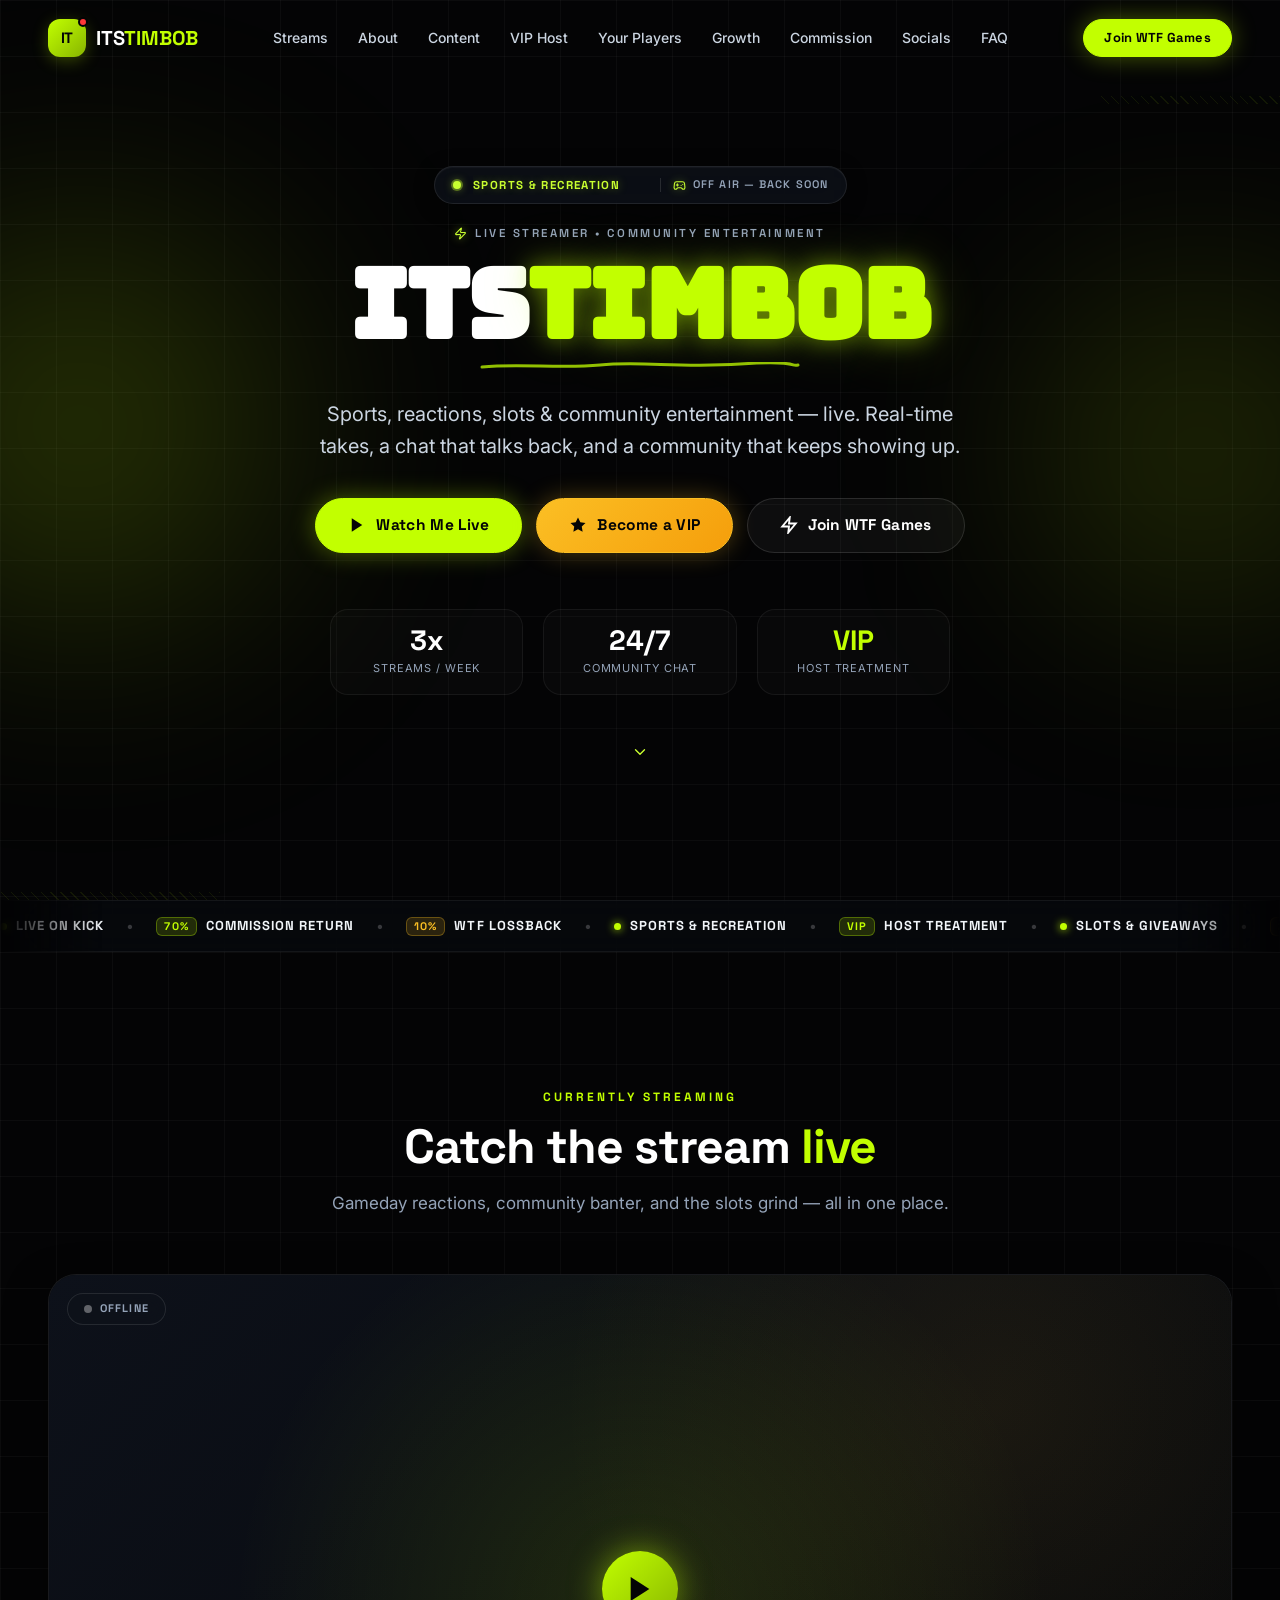
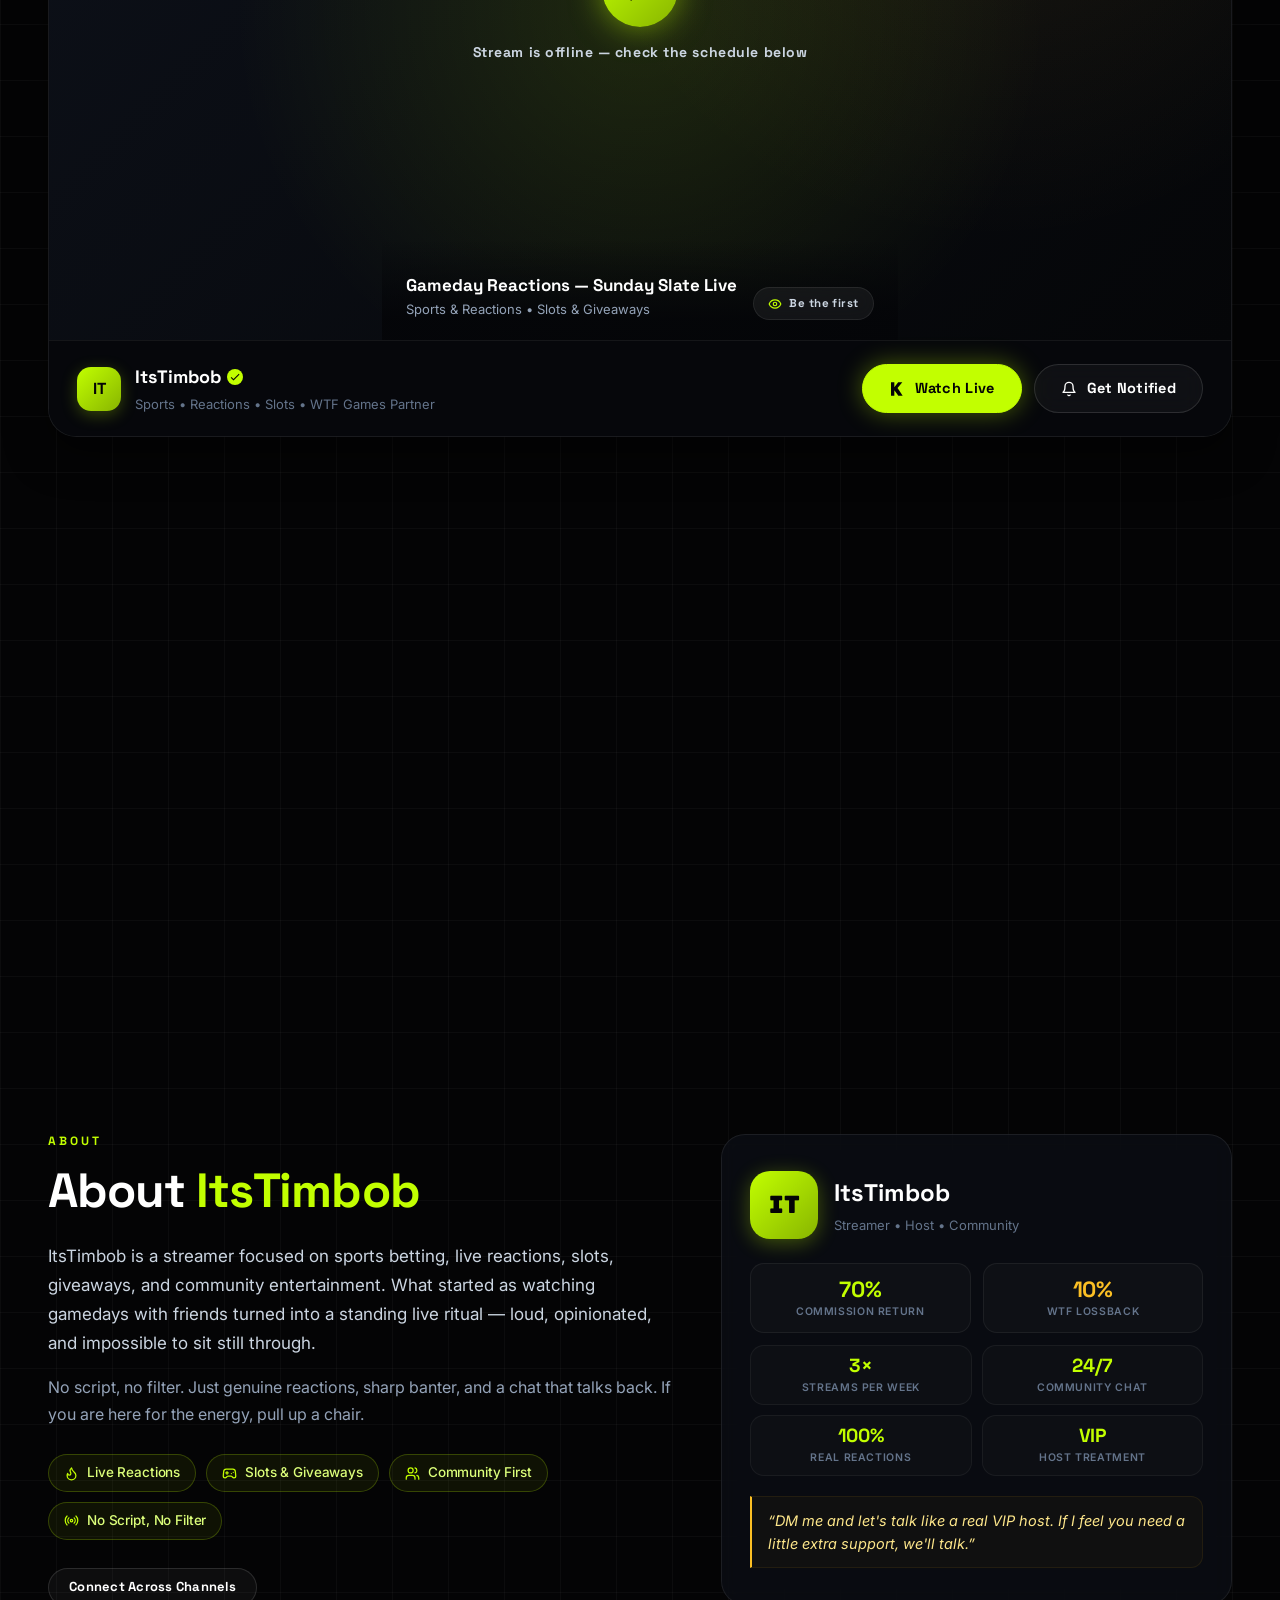
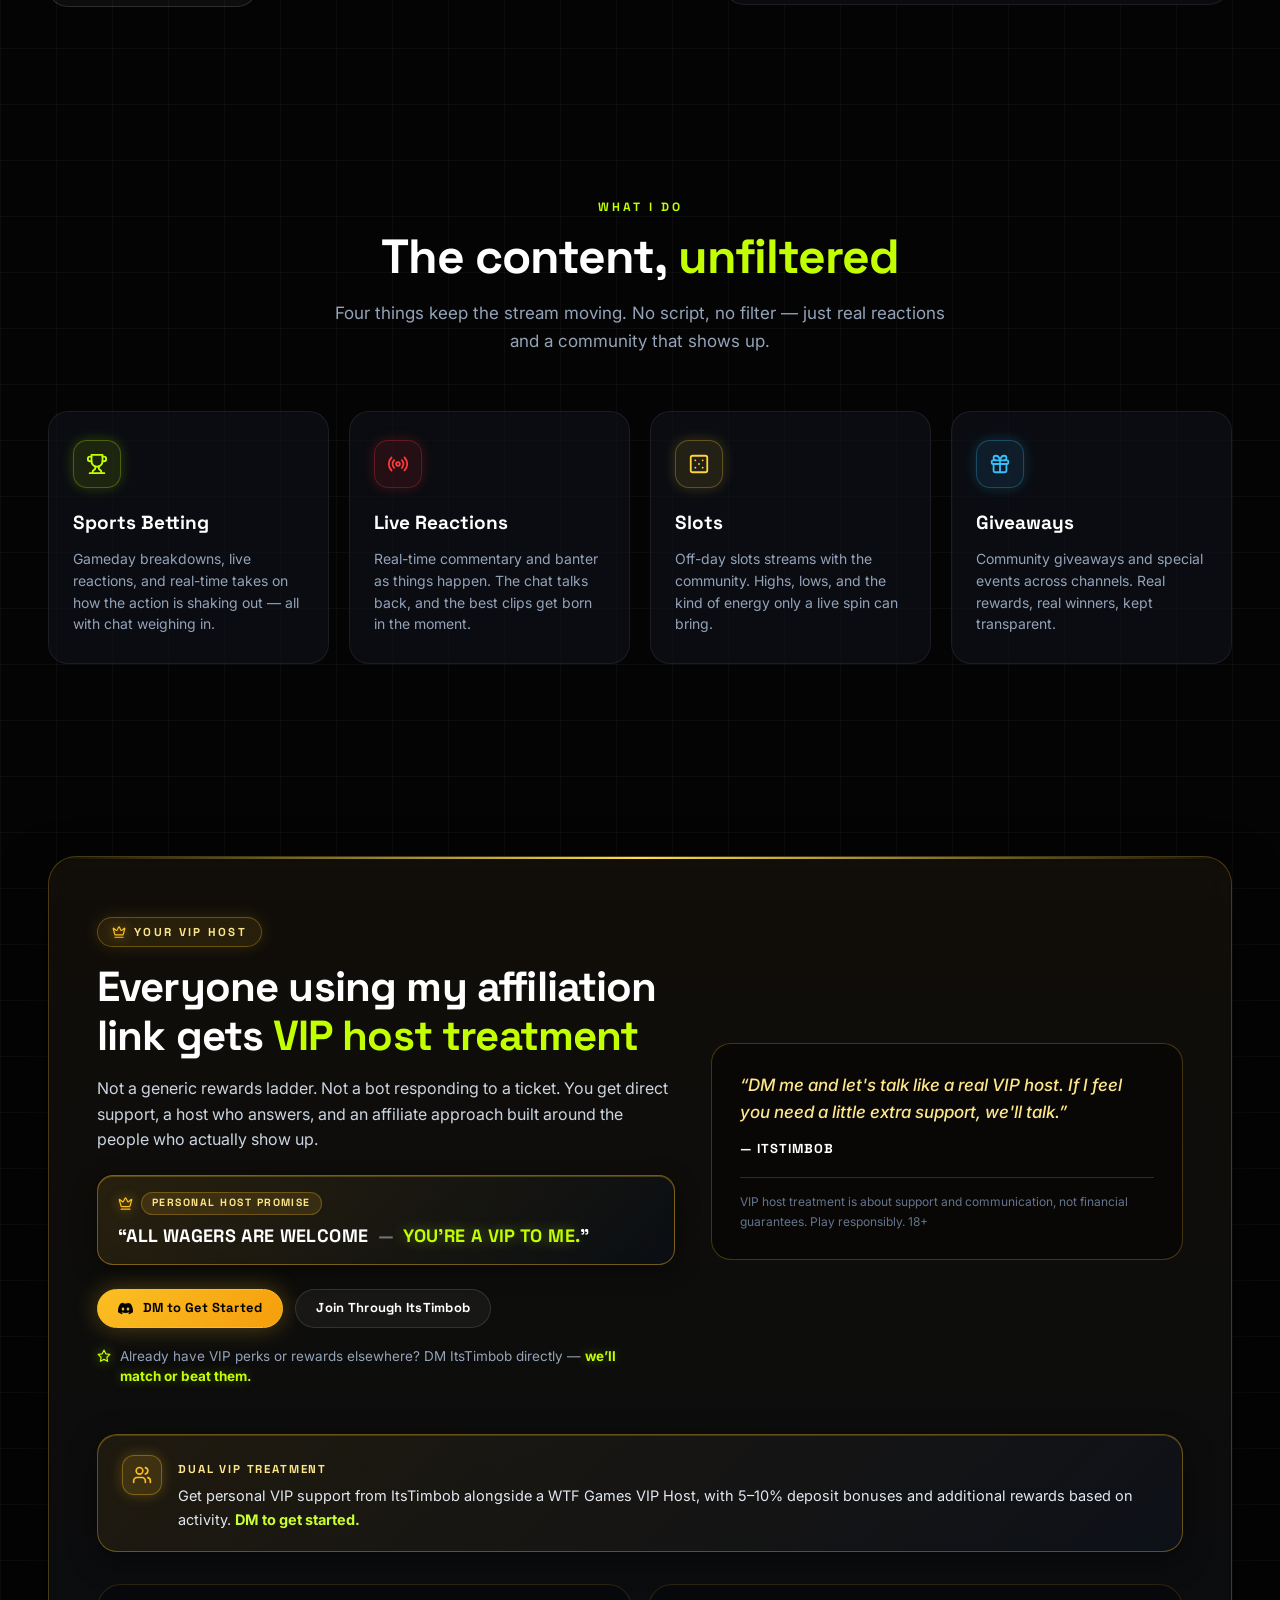
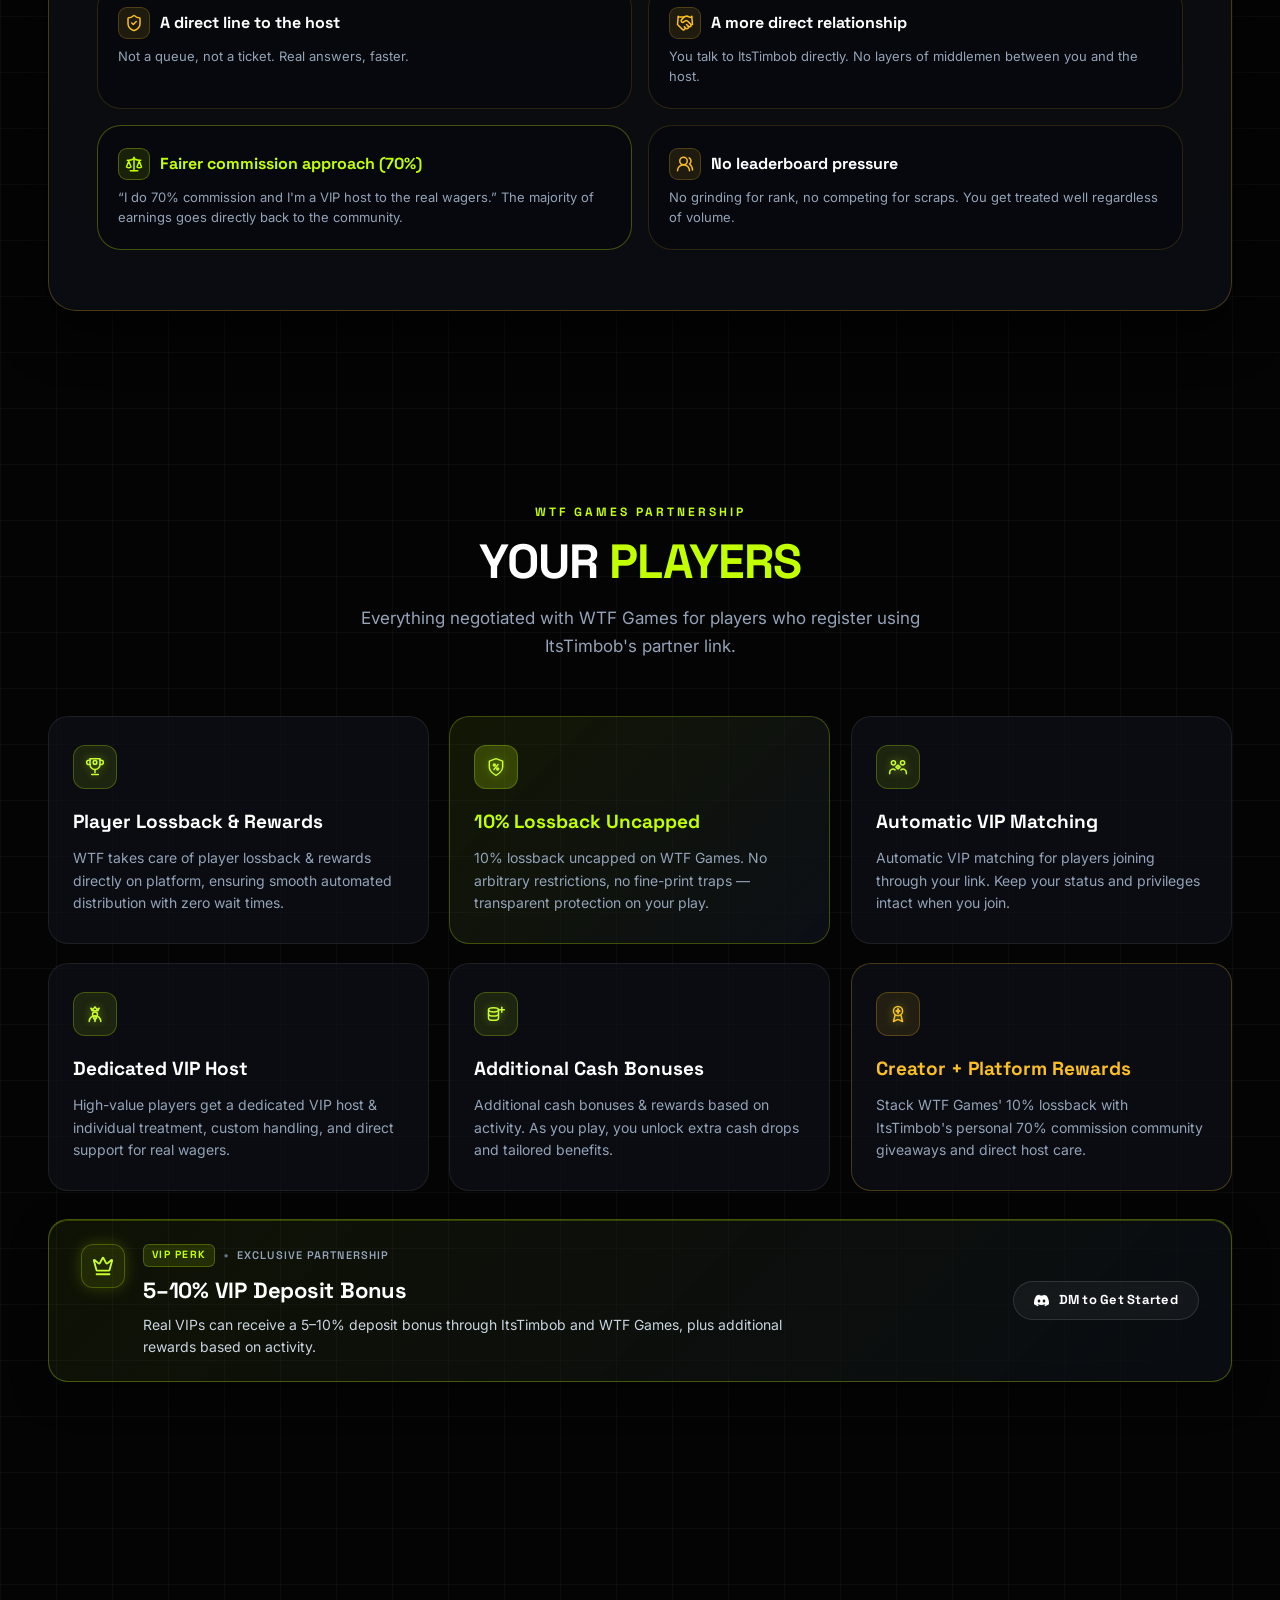
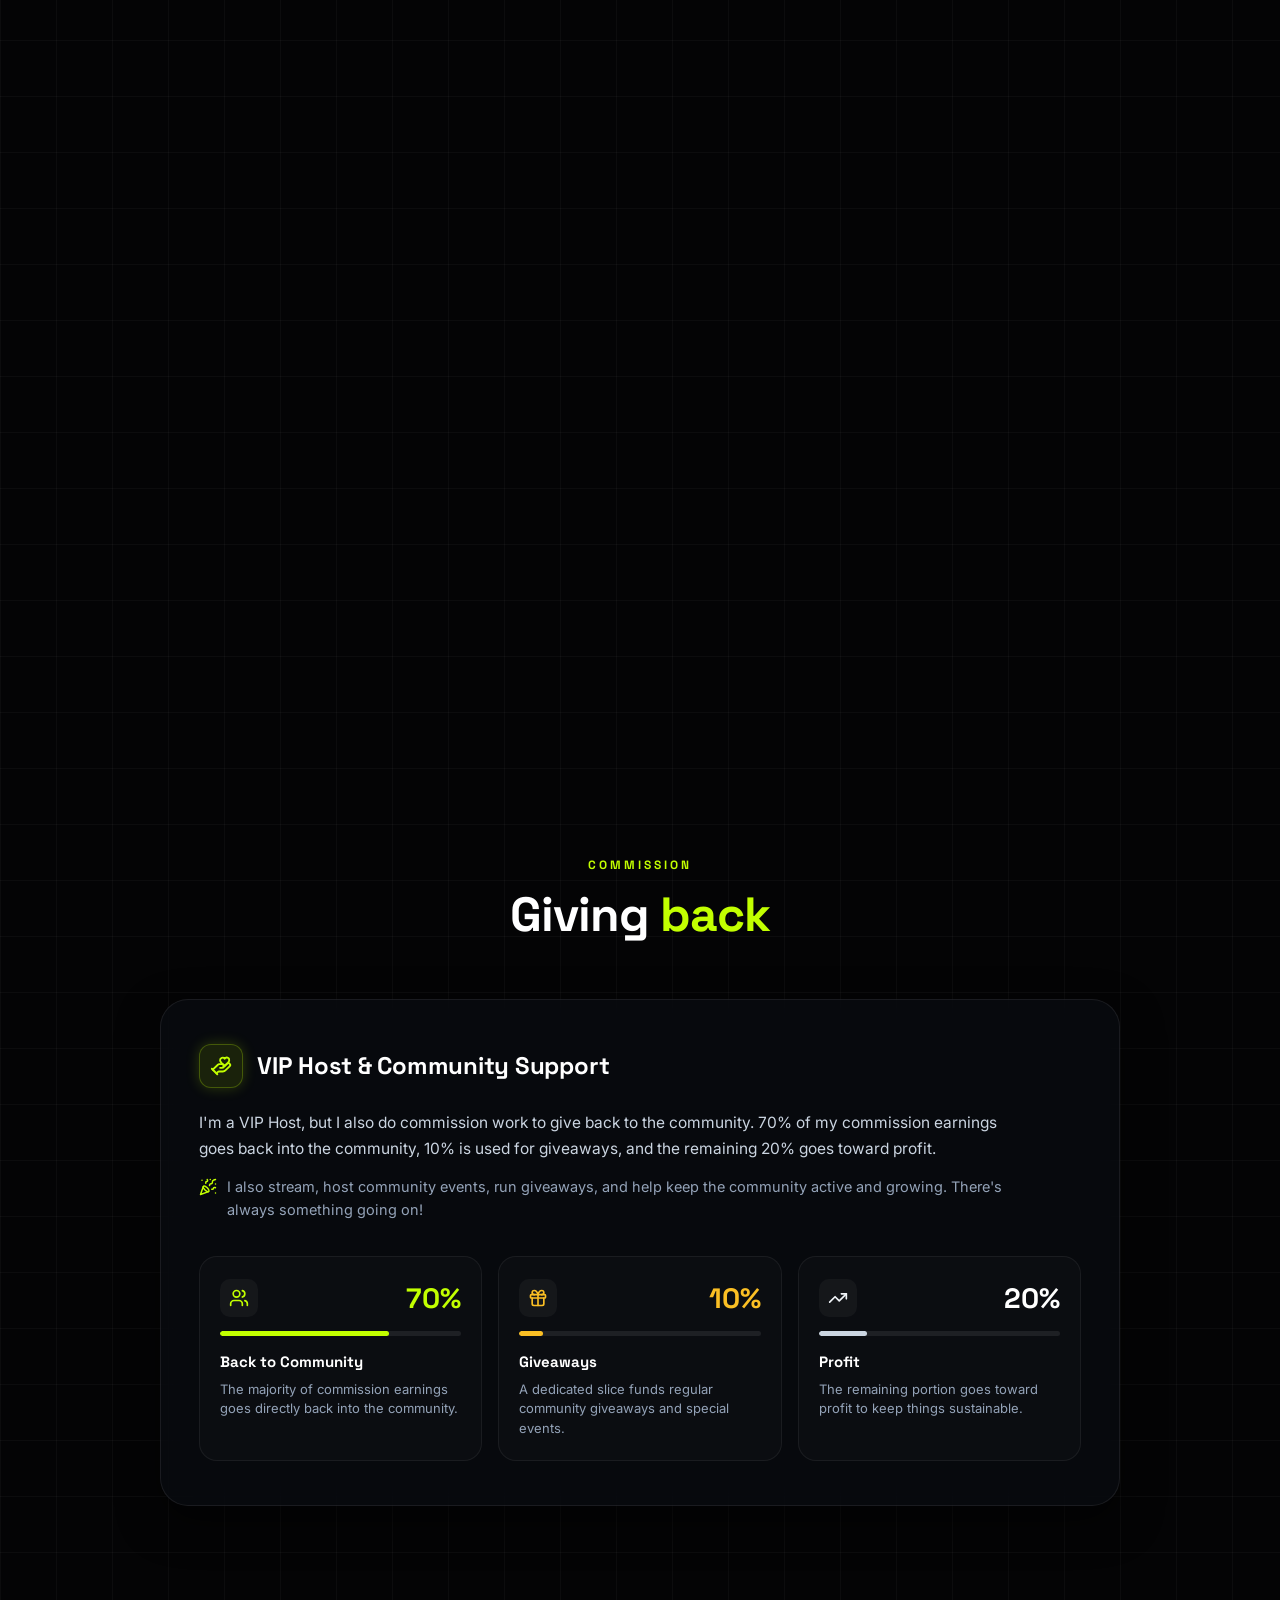
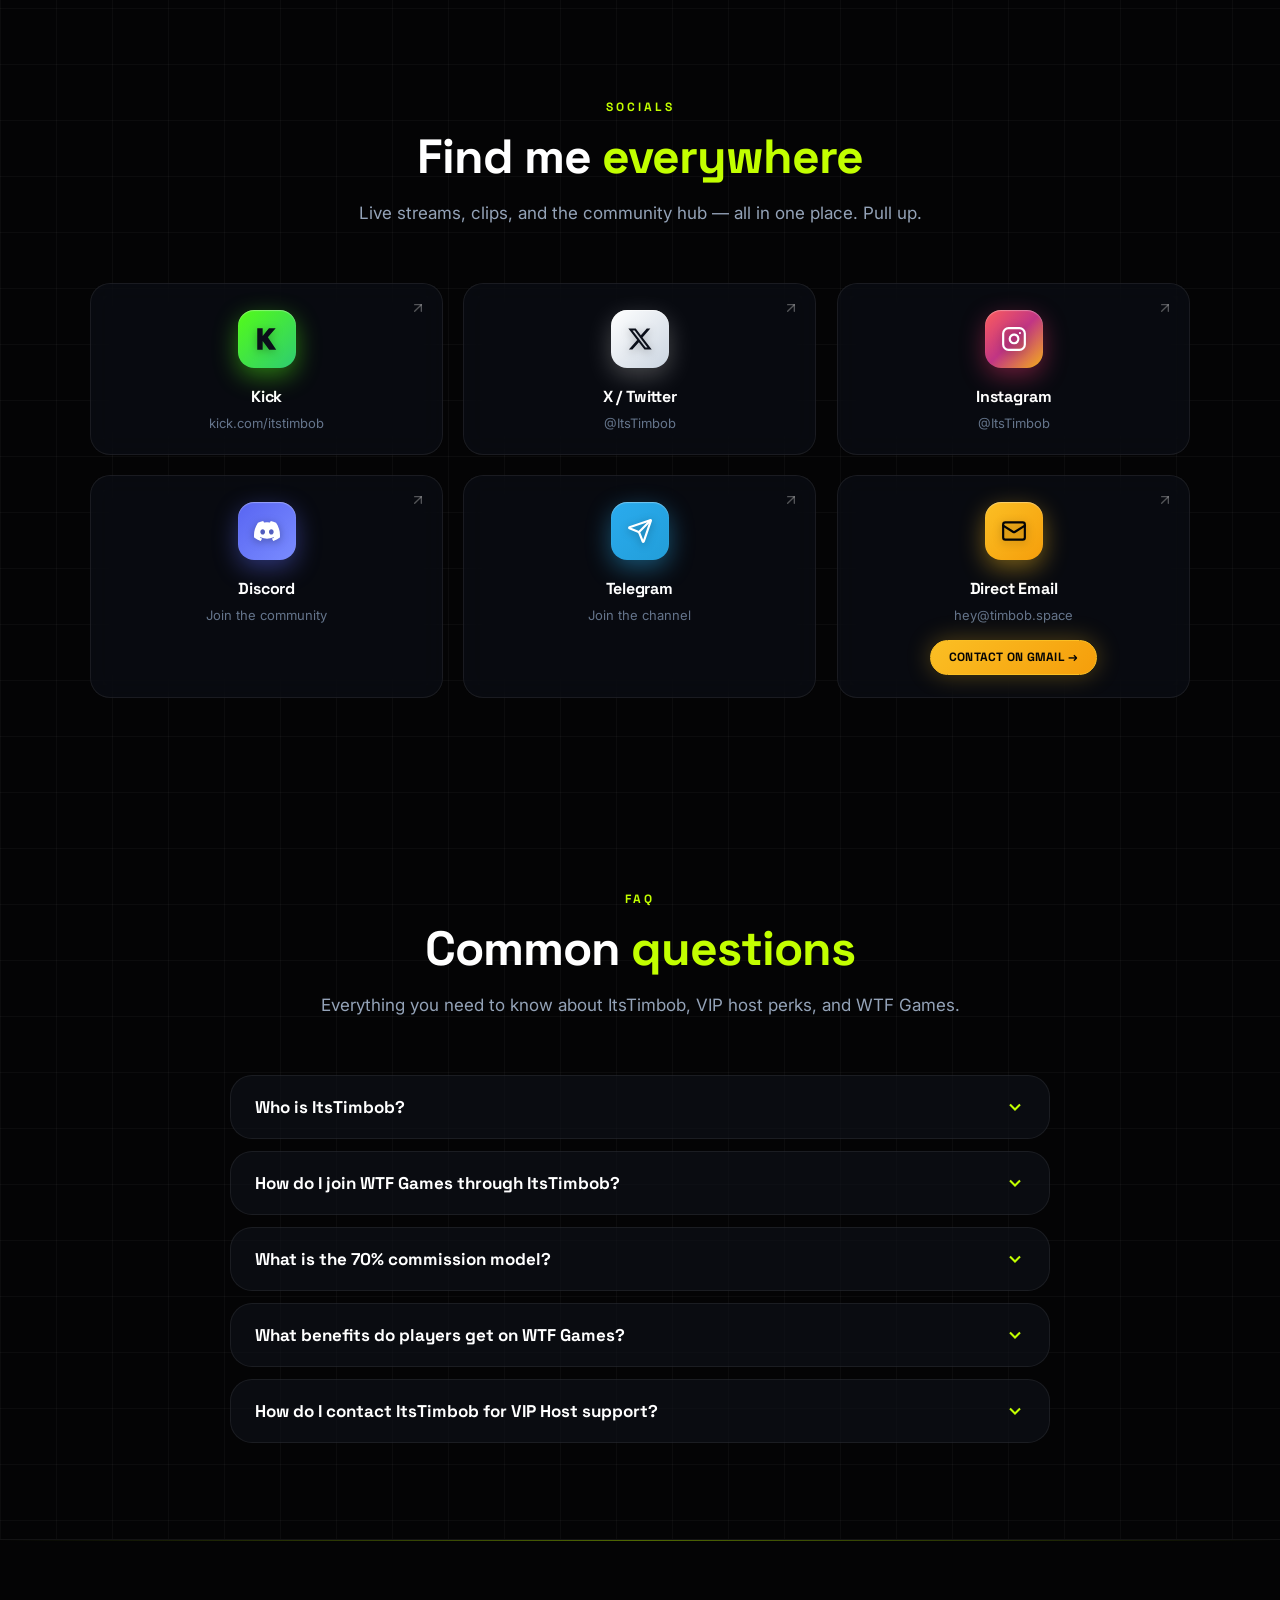
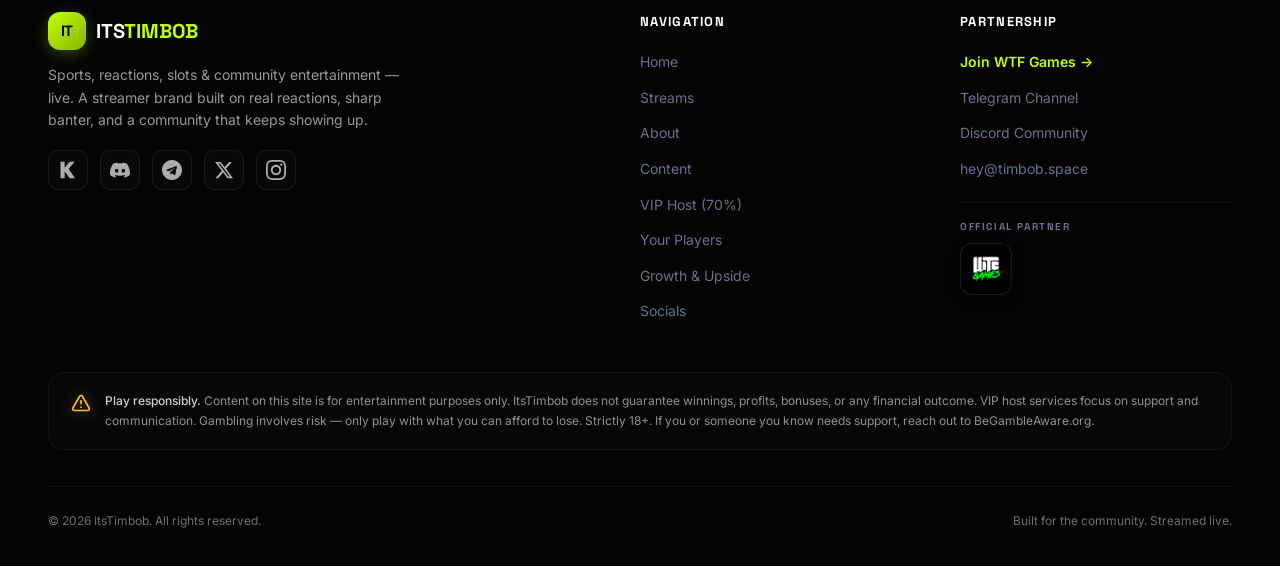
==== index.html @ 8312595e "Add files via upload" ====
<!DOCTYPE html>
<html lang="en">
<head>
  <meta charset="UTF-8">
  <meta name="viewport" content="width=device-width, initial-scale=1.0">
  <meta name="theme-color" content="#040405">
  <title>ItsTimbob — Live Reactions, Sports, Slots &amp; Community</title>
  <meta name="description" content="ItsTimbob — sports betting, live reactions, slots &amp; community entertainment. Streamed live. Everyone using my affiliation link gets VIP host treatment and 10% uncapped lossback on WTF Games.">
  <meta property="og:title" content="ItsTimbob — Live Streams &amp; VIP Host">
  <meta property="og:description" content="Sports, reactions, slots &amp; community entertainment — live. Everyone using my link gets VIP host treatment.">
  <meta property="og:type" content="website">
  <meta name="twitter:card" content="summary_large_image">
  <meta name="twitter:title" content="ItsTimbob — Live Streams &amp; VIP Host">
  <meta name="twitter:description" content="Sports, reactions, slots &amp; community entertainment — live.">

  <!-- Favicon & Mobile Touch Icons -->
  <link rel="icon" type="image/svg+xml" href="assets/favicon.svg">
  <link rel="icon" type="image/png" sizes="32x32" href="assets/favicon-32x32.png">
  <link rel="icon" type="image/png" sizes="16x16" href="assets/favicon-16x16.png">
  <link rel="apple-touch-icon" sizes="180x180" href="assets/apple-touch-icon.png">
  <link rel="manifest" href="assets/site.webmanifest">
  <link rel="shortcut icon" href="favicon.ico">

  <!-- Exact Google Fonts from Reference: Bungee, Inter, Space Grotesk -->
  <link rel="preconnect" href="https://fonts.googleapis.com">
  <link rel="preconnect" href="https://fonts.gstatic.com" crossorigin>
  <link href="https://fonts.googleapis.com/css2?family=Bungee&family=Inter:wght@400;500;600;700&family=Space+Grotesk:wght@500;600;700;800&display=swap" rel="stylesheet">

  <link rel="stylesheet" href="css/styles.css">
</head>
<body class="grid-bg">

  <!-- ==========================================================================
       HEADER NAVIGATION (With Animated Underline Interaction)
       ========================================================================== -->
  <header class="header">
    <div class="container header-inner">
      
      <!-- Brand Logo -->
      <a href="#home" class="logo" aria-label="ItsTimbob home">
        <span class="logo-badge">
          IT
          <span class="logo-live-dot animate-live-dot"></span>
        </span>
        <span class="logo-text">ITS<span class="volt">TIMBOB</span></span>
      </a>

      <!-- Desktop Navigation Menu with Smooth Animated Underlines -->
      <nav aria-label="Main Navigation">
        <ul class="nav-menu">
          <li><a href="#streams" class="nav-link">Streams<span class="nav-underline"></span></a></li>
          <li><a href="#about" class="nav-link">About<span class="nav-underline"></span></a></li>
          <li><a href="#what-i-do" class="nav-link">Content<span class="nav-underline"></span></a></li>
          <li><a href="#vip-host" class="nav-link">VIP Host<span class="nav-underline"></span></a></li>
          <li><a href="#your-players" class="nav-link">Your Players<span class="nav-underline"></span></a></li>
          <li><a href="#growth" class="nav-link">Growth<span class="nav-underline"></span></a></li>
          <li><a href="#commission" class="nav-link">Commission<span class="nav-underline"></span></a></li>
          <li><a href="#socials" class="nav-link">Socials<span class="nav-underline"></span></a></li>
          <li><a href="#faq" class="nav-link">FAQ<span class="nav-underline"></span></a></li>
        </ul>
      </nav>

      <!-- Nav Actions -->
      <div class="nav-actions">
        <a href="javascript:void(0)" data-config-link="wtf" class="btn btn-volt btn-sm">
          Join WTF Games
        </a>
        <button class="mobile-toggle" id="mobileToggle" aria-label="Toggle navigation menu" aria-expanded="false">
          <span></span>
          <span></span>
          <span></span>
        </button>
      </div>

    </div>
  </header>

  <!-- MOBILE NAVIGATION DRAWER -->
  <div class="mobile-drawer-backdrop" id="mobileBackdrop"></div>
  <aside class="mobile-drawer" id="mobileDrawer" aria-label="Mobile Navigation">
    <ul class="mobile-nav-list">
      <li><a href="#home" class="mobile-nav-link"><span>Home</span> <span>&rarr;</span></a></li>
      <li><a href="#streams" class="mobile-nav-link"><span>Streams</span> <span>&rarr;</span></a></li>
      <li><a href="#about" class="mobile-nav-link"><span>About</span> <span>&rarr;</span></a></li>
      <li><a href="#what-i-do" class="mobile-nav-link"><span>What I Do</span> <span>&rarr;</span></a></li>
      <li><a href="#vip-host" class="mobile-nav-link"><span>VIP Host (70%)</span> <span>&rarr;</span></a></li>
      <li><a href="#your-players" class="mobile-nav-link"><span>Your Players (WTF)</span> <span>&rarr;</span></a></li>
      <li><a href="#growth" class="mobile-nav-link"><span>Growth &amp; Upside</span> <span>&rarr;</span></a></li>
      <li><a href="#commission" class="mobile-nav-link"><span>Commission</span> <span>&rarr;</span></a></li>
      <li><a href="#socials" class="mobile-nav-link"><span>Socials</span> <span>&rarr;</span></a></li>
      <li><a href="#faq" class="mobile-nav-link"><span>FAQ</span> <span>&rarr;</span></a></li>
    </ul>

    <div class="mobile-drawer-footer">
      <a href="javascript:void(0)" data-config-link="wtf" class="btn btn-volt btn-lg" style="width: 100%; margin-bottom: 16px;">
        Join WTF Games
      </a>
      <div style="display: flex; justify-content: center; gap: 16px;">
        <a href="https://kick.com/itstimbob" data-config-link="kick" style="color: #53fc18;" aria-label="Kick">
          <svg width="22" height="22" viewBox="0 0 24 24" fill="currentColor"><path d="M3 2h5v7.2L13.8 2H20l-7.2 8.4L20.5 22H14l-6-8.2V22H3V2z"/></svg>
        </a>
        <a href="https://discord.gg/hKkG9NxuEg" data-config-link="discord" style="color: #5865f2;" aria-label="Discord">
          <svg width="22" height="22" viewBox="0 0 24 24" fill="currentColor"><path d="M20.317 4.37a19.791 19.791 0 0 0-4.885-1.515.074.074 0 0 0-.079.037c-.21.375-.444.864-.608 1.25a18.27 18.27 0 0 0-5.487 0 12.64 12.64 0 0 0-.617-1.25.077.077 0 0 0-.079-.037A19.736 19.736 0 0 0 3.677 4.37a.07.07 0 0 0-.032.027C.533 9.046-.32 13.58.099 18.057a.082.082 0 0 0 .031.057 19.9 19.9 0 0 0 5.993 3.03.078.078 0 0 0 .084-.028c.462-.63.874-1.295 1.226-1.994.021-.041.001-.09-.041-.106a13.107 13.107 0 0 1-1.872-.892.077.077 0 0 1-.008-.128 10.2 10.2 0 0 0 .372-.292.074.074 0 0 1 .077-.01c3.929 1.793 8.18 1.793 12.061 0a.074.074 0 0 1 .078.01c.12.098.246.198.373.292a.077.077 0 0 1-.006.127 12.299 12.299 0 0 1-1.873.894.077.077 0 0 0-.041.107c.36.698.772 1.362 1.225 1.993a.076.076 0 0 0 .084.028 19.839 19.839 0 0 0 6.002-3.03.077.077 0 0 0 .032-.054c.5-5.177-.838-9.674-3.549-13.66a.061.061 0 0 0-.031-.028zM8.02 15.33c-1.183 0-2.157-1.085-2.157-2.419 0-1.333.956-2.419 2.157-2.419 1.21 0 2.176 1.096 2.157 2.42 0 1.333-.956 2.418-2.157 2.418zm7.975 0c-1.183 0-2.157-1.085-2.157-2.419 0-1.333.955-2.419 2.157-2.419 1.21 0 2.176 1.096 2.157 2.42 0 1.333-.946 2.418-2.157 2.418z"/></svg>
        </a>
        <a href="https://t.me/+GjSgJUK0AUYxNmZh" data-config-link="telegram" style="color: #229ed9;" aria-label="Telegram">
          <svg width="22" height="22" viewBox="0 0 24 24" fill="currentColor"><path d="M12 0C5.373 0 0 5.373 0 12s5.373 12 12 12 12-5.373 12-12S18.627 0 12 0zm5.894 8.221l-1.97 9.28c-.145.658-.537.818-1.084.508l-3-2.21-1.446 1.394c-.16.16-.295.295-.605.295l.213-3.053 5.56-5.023c.242-.213-.054-.333-.373-.121l-6.871 4.326-2.962-.924c-.643-.204-.657-.643.136-.953l11.57-4.458c.537-.194 1.006.128.832.943z"/></svg>
        </a>
        <a href="https://x.com/ItsTimbob" data-config-link="x" style="color: #ffffff;" aria-label="X">
          <svg width="22" height="22" viewBox="0 0 24 24" fill="currentColor"><path d="M18.244 2.25h3.308l-7.227 8.26 8.502 11.24H16.17l-5.214-6.817L4.99 21.75H1.68l7.73-8.835L1.254 2.25H8.08l4.713 6.231zm-1.161 17.52h1.833L7.084 4.126H5.117z"/></svg>
        </a>
      </div>
    </div>
  </aside>

  <!-- ==========================================================================
       HERO SECTION (With 2. Animated Status Rotator)
       ========================================================================== -->
  <section class="section hero-section" id="home">
    <div class="hero-bg-blobs">
      <div class="hero-blob-1"></div>
      <div class="hero-blob-2"></div>
      <div class="hazard-stripes hero-hazard-bottom opacity-40"></div>
      <div class="hazard-stripes hero-hazard-top opacity-30"></div>
    </div>

    <div class="container hero-center">
      
      <!-- HERO TOP STATUS ROW (ORIGINAL ITSTIMBOB REFERENCE STRUCTURE) -->
      <div class="hero-status-pill reveal" id="heroStatusPill">
        <!-- Dot (Refined Neon Yellow/Gold #c9ff30) -->
        <span class="status-indicator-dot" id="statusDot"></span>

        <!-- LEFT SIDE: DYNAMIC STREAM STATUS (Smoothly cycles through 4 phrases) -->
        <div class="status-rotator-wrap" id="statusRotator">
          <div class="status-rotator-item active">I’M STREAMING</div>
          <div class="status-rotator-item">LIVE NOW</div>
          <div class="status-rotator-item">SPORTS &amp; RECREATION</div>
          <div class="status-rotator-item">SLOTS &amp; GIVEAWAYS</div>
        </div>

        <!-- Vertical Divider -->
        <span class="status-divider" id="statusDivider"></span>

        <!-- RIGHT SIDE: OFF-AIR STATUS (Gamepad icon + OFF AIR — BACK SOON) -->
        <div class="hero-status-offline" id="heroStatusOffline">
          <svg class="gamepad-icon-gold" width="13" height="13" viewBox="0 0 24 24" fill="none" stroke="currentColor" stroke-width="2" stroke-linecap="round" stroke-linejoin="round">
            <line x1="6" x2="10" y1="11" y2="11"></line>
            <line x1="8" x2="8" y1="9" y2="13"></line>
            <line x1="15" x2="15.01" y1="12" y2="12"></line>
            <line x1="18" x2="18.01" y1="10" y2="10"></line>
            <path d="M17.32 5H6.68a4 4 0 0 0-3.978 3.59c-.006.052-.01.101-.017.152C2.604 9.416 2 14.456 2 16a3 3 0 0 0 3 3c1 0 1.5-.5 2-1l1.414-1.414A2 2 0 0 1 9.828 16h4.344a2 2 0 0 1 1.414.586L17 18c.5.5 1 1 2 1a3 3 0 0 0 3-3c0-1.545-.604-6.584-.685-7.258-.007-.05-.011-.1-.017-.151A4 4 0 0 0 17.32 5z"></path>
          </svg>
          <span class="status-fixed-text">OFF AIR &mdash; BACK SOON</span>
        </div>
      </div>

      <!-- STREAMER BRAND DESCRIPTION (Clean, Crisp, Light with Subtle Zap Icon) -->
      <div class="hero-streamer-desc reveal delay-1">
        <svg class="hero-streamer-icon" width="13" height="13" viewBox="0 0 24 24" fill="none" stroke="currentColor" stroke-width="2" stroke-linecap="round" stroke-linejoin="round">
          <path d="M4 14a1 1 0 0 1-.78-1.63l9.9-10.2a.5.5 0 0 1 .86.46l-1.92 6.02A1 1 0 0 0 13 10h7a1 1 0 0 1 .78 1.63l-9.9 10.2a.5.5 0 0 1-.86-.46l1.92-6.02A1 1 0 0 0 11 14z"></path>
        </svg>
        <span>LIVE STREAMER &bull; COMMUNITY ENTERTAINMENT</span>
      </div>

      <!-- The Iconic Bungee Graffiti Headline -->
      <h1 class="hero-graffiti-title reveal delay-1">
        <span>ITS</span><span class="volt glow-brand-text">TIMBOB</span>
      </h1>

      <!-- The Hand-drawn squiggly neon underline -->
      <div class="hero-squiggly-wrap reveal delay-2">
        <svg viewBox="0 0 320 8" style="width: 100%; height: 8px;" preserveAspectRatio="none">
          <path d="M2 5 C 40 1, 80 7, 120 3 S 200 6, 260 2 S 310 5, 318 3" fill="none" stroke="#c2ff00" stroke-width="3" stroke-linecap="round" opacity="0.75"/>
        </svg>
      </div>

      <!-- Core Tagline / Subtitle -->
      <p class="hero-description reveal delay-2">
        Sports, reactions, slots &amp; community entertainment &mdash; live. Real-time takes, a chat that talks back, and a community that keeps showing up.
      </p>

      <!-- Action Buttons -->
      <div class="hero-actions reveal delay-3">
        <a href="#streams" class="btn btn-volt btn-lg">
          <svg width="18" height="18" viewBox="0 0 24 24" fill="currentColor"><polygon points="5 3 19 12 5 21 5 3"></polygon></svg>
          Watch Me Live
        </a>
        <a href="#vip-host" class="btn btn-gold btn-lg">
          <svg width="18" height="18" viewBox="0 0 24 24" fill="currentColor"><polygon points="12 2 15.09 8.26 22 9.27 17 14.14 18.18 21.02 12 17.77 5.82 21.02 7 14.14 2 9.27 8.91 8.26 12 2"></polygon></svg>
          Become a VIP
        </a>
        <a href="javascript:void(0)" data-config-link="wtf" class="btn btn-ghost btn-lg">
          <svg width="18" height="18" viewBox="0 0 24 24" fill="none" stroke="currentColor" stroke-width="2.5"><polygon points="13 2 3 14 12 14 11 22 21 10 12 10 13 2"></polygon></svg>
          Join WTF Games
        </a>
      </div>

      <!-- Reference 3-Pill Stat Bar -->
      <div class="hero-stats-row reveal delay-4">
        <div class="hero-stat-box">
          <div class="hero-stat-val">3x</div>
          <div class="hero-stat-lbl">Streams / week</div>
        </div>
        <div class="hero-stat-box">
          <div class="hero-stat-val">24/7</div>
          <div class="hero-stat-lbl">Community chat</div>
        </div>
        <div class="hero-stat-box">
          <div class="hero-stat-val" style="color: var(--brand-400);">VIP</div>
          <div class="hero-stat-lbl">Host treatment</div>
        </div>
      </div>

      <!-- Subtle Hero Downward Chevron (Scroll Indicator) -->
      <div class="hero-scroll-cue reveal delay-4">
        <a href="#streams" class="hero-scroll-link" aria-label="Scroll to next section">
          <svg class="hero-scroll-chevron" width="18" height="18" viewBox="0 0 24 24" fill="none" stroke="currentColor" stroke-width="1.8" stroke-linecap="round" stroke-linejoin="round">
            <polyline points="6 9 12 15 18 9"></polyline>
          </svg>
        </a>
      </div>

    </div>
  </section>

  <!-- ==========================================================================
       INFINITE STREAM MARQUEE TICKER (Inspired by Grace Daniyan Portfolio)
       ========================================================================== -->
  <div class="stream-marquee-wrap" aria-hidden="true">
    <div class="stream-marquee-track">
      <div class="stream-marquee-content">
        <span class="marquee-item"><span class="marquee-dot"></span>LIVE ON KICK</span>
        <span class="marquee-sep">&bull;</span>
        <span class="marquee-item"><span class="marquee-tag volt">70%</span>COMMISSION RETURN</span>
        <span class="marquee-sep">&bull;</span>
        <span class="marquee-item"><span class="marquee-tag gold">10%</span>WTF LOSSBACK</span>
        <span class="marquee-sep">&bull;</span>
        <span class="marquee-item"><span class="marquee-dot"></span>SPORTS &amp; RECREATION</span>
        <span class="marquee-sep">&bull;</span>
        <span class="marquee-item"><span class="marquee-tag volt">VIP</span>HOST TREATMENT</span>
        <span class="marquee-sep">&bull;</span>
        <span class="marquee-item"><span class="marquee-dot"></span>SLOTS &amp; GIVEAWAYS</span>
        <span class="marquee-sep">&bull;</span>
        <span class="marquee-item"><span class="marquee-tag gold">24/7</span>COMMUNITY CHAT</span>
        <span class="marquee-sep">&bull;</span>
      </div>
      <div class="stream-marquee-content" aria-hidden="true">
        <span class="marquee-item"><span class="marquee-dot"></span>LIVE ON KICK</span>
        <span class="marquee-sep">&bull;</span>
        <span class="marquee-item"><span class="marquee-tag volt">70%</span>COMMISSION RETURN</span>
        <span class="marquee-sep">&bull;</span>
        <span class="marquee-item"><span class="marquee-tag gold">10%</span>WTF LOSSBACK</span>
        <span class="marquee-sep">&bull;</span>
        <span class="marquee-item"><span class="marquee-dot"></span>SPORTS &amp; RECREATION</span>
        <span class="marquee-sep">&bull;</span>
        <span class="marquee-item"><span class="marquee-tag volt">VIP</span>HOST TREATMENT</span>
        <span class="marquee-sep">&bull;</span>
        <span class="marquee-item"><span class="marquee-dot"></span>SLOTS &amp; GIVEAWAYS</span>
        <span class="marquee-sep">&bull;</span>
        <span class="marquee-item"><span class="marquee-tag gold">24/7</span>COMMUNITY CHAT</span>
        <span class="marquee-sep">&bull;</span>
      </div>
    </div>
  </div>

  <!-- ==========================================================================
       STREAMS SECTION (Catch the stream live)
       ========================================================================== -->
  <section class="section" id="streams">
    <div class="container">
      
      <div class="section-header center reveal">
        <span class="section-eyebrow">Currently Streaming</span>
        <h2 class="section-title">Catch the stream <span>live</span></h2>
        <p class="section-subtitle">
          Gameday reactions, community banter, and the slots grind &mdash; all in one place.
        </p>
      </div>

      <!-- 1. STREAM PREVIEW CARD (Aspect Video, Status Badge, Categories, Be The First, Watch Live + Get Notified) -->
      <div class="stream-preview-card reveal delay-1">
        <div class="stream-embed-box">
          <div class="stream-bg-ambient"></div>

          <!-- STREAM TOP BAR: SINGLE STATUS BADGE -->
          <div class="stream-top-bar">
            <!-- KICK LIVE / OFFLINE STATUS BADGE -->
            <div class="stream-live-pill offline" id="streamStatusBadge">
              <span class="stream-status-dot offline" id="streamStatusDot"></span>
              <span id="streamStatusText">Offline</span>
            </div>
          </div>

          <!-- CENTER: PLAY / WATCH PROMPT -->
          <a href="https://kick.com/itstimbob" data-config-link="kick" class="stream-center-btn" aria-label="Watch live on Kick">
            <div class="stream-play-circle">
              <svg width="32" height="32" viewBox="0 0 24 24" fill="currentColor"><polygon points="5 3 19 12 5 21 5 3"></polygon></svg>
            </div>
            <span class="stream-center-prompt" id="streamCenterPrompt">
              Stream is offline &mdash; check the schedule below
            </span>
          </a>

          <!-- BOTTOM CARD OVERLAY: TITLE, CATEGORIES, BE THE FIRST -->
          <div class="stream-overlay-bottom">
            <div class="stream-overlay-meta">
              <h3 class="stream-overlay-title" id="streamOverlayTitle">Gameday Reactions &mdash; Sunday Slate Live</h3>
              <p class="stream-overlay-category" id="streamOverlayCategory">Sports &amp; Reactions &bull; Slots &amp; Giveaways</p>
            </div>
            <div class="stream-overlay-stats">
              <!-- BE THE FIRST CHIP (from original website) -->
              <span class="stream-stat-chip be-first-chip" id="streamViewerChip">
                <svg width="14" height="14" viewBox="0 0 24 24" fill="none" stroke="currentColor" stroke-width="2" stroke-linecap="round" stroke-linejoin="round" class="text-volt">
                  <path d="M2 12s3-7 10-7 10 7 10 7-3 7-10 7-10-7-10-7Z"/>
                  <circle cx="12" cy="12" r="3"/>
                </svg>
                <span id="streamViewerText">Be the first</span>
              </span>
            </div>
          </div>
        </div>

        <!-- 2. WATCH LIVE + GET NOTIFIED CTA BAR -->
        <div class="stream-bar-bottom">
          <div class="stream-channel-profile">
            <div class="stream-avatar-badge">IT</div>
            <div>
              <div class="stream-creator-name">
                ItsTimbob
                <span class="stream-verified-badge" title="Verified Creator">
                  <svg width="12" height="12" viewBox="0 0 24 24" fill="currentColor"><path d="M9 16.17L4.83 12l-1.42 1.41L9 19 21 7l-1.41-1.41z"/></svg>
                </span>
              </div>
              <p class="stream-creator-sub">Sports &bull; Reactions &bull; Slots &bull; WTF Games Partner</p>
            </div>
          </div>

          <!-- PROMINENT CTAs: WATCH LIVE + GET NOTIFIED -->
          <div class="stream-cta-buttons">
            <a href="https://kick.com/itstimbob" data-config-link="kick" class="btn btn-volt btn-md">
              <svg width="16" height="16" viewBox="0 0 24 24" fill="currentColor"><path d="M3 2h5v7.2L13.8 2H20l-7.2 8.4L20.5 22H14l-6-8.2V22H3V2z"/></svg>
              Watch Live
            </a>
            <a href="#socials" data-notify-btn class="btn btn-ghost btn-md">
              <svg width="16" height="16" viewBox="0 0 24 24" fill="none" stroke="currentColor" stroke-width="2" stroke-linecap="round" stroke-linejoin="round"><path d="M6 8a6 6 0 0 1 12 0c0 7 3 9 3 9H3s3-2 3-9"/><path d="M10.3 21a1.94 1.94 0 0 0 3.4 0"/></svg>
              Get Notified
            </a>
          </div>
        </div>
      </div>

      <!-- 3. BE THE FIRST CALLOUT BANNER -->
      <div class="be-first-banner reveal delay-2">
        <div class="be-first-icon">
          <svg width="22" height="22" viewBox="0 0 24 24" fill="none" stroke="currentColor" stroke-width="2" stroke-linecap="round" stroke-linejoin="round" class="text-volt">
            <polygon points="13 2 3 14 12 14 11 22 21 10 12 10 13 2"></polygon>
          </svg>
        </div>
        <div class="be-first-content">
          <h4 class="be-first-title">Be the first when ItsTimbob goes live</h4>
          <p class="be-first-desc">Follow on Kick, turn on channel notifications, and join the Discord community so you never miss a kickoff, buzzer-beater, or bonus round.</p>
        </div>
        <div class="be-first-action">
          <a href="https://discord.gg/hKkG9NxuEg" data-config-link="discord" class="btn btn-ghost btn-sm">
            <svg width="15" height="15" viewBox="0 0 24 24" fill="currentColor"><path d="M20.317 4.37a19.791 19.791 0 0 0-4.885-1.515.074.074 0 0 0-.079.037c-.21.375-.444.864-.608 1.25a18.27 18.27 0 0 0-5.487 0 12.64 12.64 0 0 0-.617-1.25.077.077 0 0 0-.079-.037A19.736 19.736 0 0 0 3.677 4.37a.07.07 0 0 0-.032.027C.533 9.046-.32 13.58.099 18.057a.082.082 0 0 0 .031.057 19.9 19.9 0 0 0 5.993 3.03.078.078 0 0 0 .084-.028c.462-.63.874-1.295 1.226-1.994.021-.041.001-.09-.041-.106a13.107 13.107 0 0 1-1.872-.892.077.077 0 0 1-.008-.128 10.2 10.2 0 0 0 .372-.292.074.074 0 0 1 .077-.01c3.929 1.793 8.18 1.793 12.061 0a.074.074 0 0 1 .078.01c.12.098.246.198.373.292a.077.077 0 0 1-.006.127 12.299 12.299 0 0 1-1.873.894.077.077 0 0 0-.041.107c.36.698.772 1.362 1.225 1.993a.076.076 0 0 0 .084.028 19.839 19.839 0 0 0 6.002-3.03.077.077 0 0 0 .032-.054c.5-5.177-.838-9.674-3.549-13.66a.061.061 0 0 0-.031-.028zM8.02 15.33c-1.183 0-2.157-1.085-2.157-2.419 0-1.333.956-2.419 2.157-2.419 1.21 0 2.176 1.096 2.157 2.42 0 1.333-.956 2.418-2.157 2.418zm7.975 0c-1.183 0-2.157-1.085-2.157-2.419 0-1.333.955-2.419 2.157-2.419 1.21 0 2.176 1.096 2.157 2.42 0 1.333-.946 2.418-2.157 2.418z"/></svg>
            Join Discord
          </a>
        </div>
      </div>

      <!-- 4. STREAM SCHEDULE (Tuesday, Thursday, Sunday — All times PST) -->
      <div class="stream-schedule-wrap reveal delay-3">
        <div class="schedule-header">
          <div class="schedule-title-group">
            <svg width="22" height="22" viewBox="0 0 24 24" fill="none" stroke="currentColor" stroke-width="2" stroke-linecap="round" stroke-linejoin="round" class="text-volt"><rect width="18" height="18" x="3" y="4" rx="2" ry="2"/><line x1="16" x2="16" y1="2" y2="6"/><line x1="8" x2="8" y1="2" y2="6"/><line x1="3" x2="21" y1="10" y2="10"/></svg>
            <h3 class="schedule-title">Stream Schedule</h3>
          </div>
          <span class="schedule-divider-line"></span>
          <span class="schedule-tz-badge">All times PST</span>
        </div>

        <!-- NEXT UPCOMING STREAM LIVE COUNTDOWN BANNER -->
        <div class="next-stream-banner" id="nextStreamBanner">
          <div class="next-stream-glow"></div>
          <div class="next-stream-content">
            <div class="next-stream-meta-col">
              <div class="next-stream-badge-row">
                <span class="next-stream-dot" id="nextStreamDot"></span>
                <span class="next-stream-badge" id="nextStreamBadge">NEXT STREAM</span>
                <span class="schedule-highlight-badge next-stream-featured" id="nextStreamFeatured">FEATURED</span>
              </div>
              <div class="next-stream-details">
                <div class="next-stream-title-row">
                  <span class="next-stream-day" id="nextStreamDay">Sunday</span>
                  <span class="next-stream-dash">&mdash;</span>
                  <span class="next-stream-time" id="nextStreamTime">12 PM PST</span>
                </div>
                <div class="next-stream-topic-row">
                  <span class="next-stream-topic" id="nextStreamTopic">Game Day</span>
                  <span class="next-stream-sep">&bull;</span>
                  <span class="next-stream-tz">All times PST</span>
                </div>
              </div>
            </div>

            <div class="next-stream-timer-col">
              <div class="next-stream-timer-header">
                <span class="next-stream-timer-label" id="nextStreamTimerLabel">STREAM STARTS IN</span>
              </div>
              <div class="next-stream-readout">
                <span class="next-stream-countdown" id="nextStreamCountdown">2D 08H 24M</span>
                <span class="next-stream-secs" id="nextStreamSecs">00S</span>
              </div>
            </div>
          </div>
        </div>

        <!-- Schedule Cards Grid (Tuesday, Thursday, Sunday — All times PST) -->
        <div class="schedule-grid">
          
          <!-- Tuesday -->
          <div class="schedule-card">
            <div class="schedule-card-icon">
              <svg width="20" height="20" viewBox="0 0 24 24" fill="none" stroke="currentColor" stroke-width="2" stroke-linecap="round" stroke-linejoin="round" class="text-volt"><polygon points="5 3 19 12 5 21 5 3"></polygon></svg>
            </div>
            <div class="schedule-card-body">
              <span class="schedule-card-day">Tuesday</span>
              <p class="schedule-card-time">3:00 PM PST</p>
              <p class="schedule-card-label">Recreation &amp; Takes</p>
            </div>
          </div>

          <!-- Thursday -->
          <div class="schedule-card">
            <div class="schedule-card-icon">
              <svg width="20" height="20" viewBox="0 0 24 24" fill="none" stroke="currentColor" stroke-width="2" stroke-linecap="round" stroke-linejoin="round" class="text-volt"><circle cx="12" cy="12" r="10"/><path d="m4.93 4.93 4.24 4.24"/><path d="m14.83 9.17 4.24-4.24"/><path d="m14.83 14.83 4.24 4.24"/><path d="m9.17 14.83-4.24 4.24"/></svg>
            </div>
            <div class="schedule-card-body">
              <span class="schedule-card-day">Thursday</span>
              <p class="schedule-card-time">3:00 PM PST</p>
              <p class="schedule-card-label">Slots &amp; Nights</p>
            </div>
          </div>

          <!-- Sunday (Featured Highlight) -->
          <div class="schedule-card highlight">
            <div class="schedule-card-highlight-bar"></div>
            <div class="schedule-card-icon highlight">
              <svg width="20" height="20" viewBox="0 0 24 24" fill="none" stroke="currentColor" stroke-width="2" stroke-linecap="round" stroke-linejoin="round" class="text-volt"><polygon points="12 2 15.09 8.26 22 9.27 17 14.14 18.18 21.02 12 17.77 5.82 21.02 7 14.14 2 9.27 8.91 8.26 12 2"></polygon></svg>
            </div>
            <div class="schedule-card-body">
              <div style="display: flex; align-items: center; gap: 8px;">
                <span class="schedule-card-day">Sunday</span>
                <span class="schedule-highlight-badge">FEATURED</span>
              </div>
              <p class="schedule-card-time">12:00 PM PST</p>
              <p class="schedule-card-label">Game Day</p>
            </div>
          </div>

        </div>

        <!-- 5. BONUS / REWARD INFORMATION BANNER (Directly under schedule, clearly marked placeholder) -->
        <!-- EDITABLE BONUS / REWARD PLACEHOLDER: Update text in config.js (SITE_CONFIG.bonusReward) or directly below -->
        <div class="bonus-reward-banner reveal delay-4">
          <div class="bonus-reward-icon">
            <svg width="24" height="24" viewBox="0 0 24 24" fill="none" stroke="currentColor" stroke-width="2" stroke-linecap="round" stroke-linejoin="round" class="text-gold"><polyline points="20 12 20 22 4 22 4 12"/><rect width="20" height="5" x="2" y="7"/><line x1="12" x2="12" y1="22" y2="7"/><path d="M12 7H7.5a2.5 2.5 0 0 1 0-5C11 2 12 7 12 7z"/><path d="M12 7h4.5a2.5 2.5 0 0 0 0-5C13 2 12 7 12 7z"/></svg>
          </div>
          <div class="bonus-reward-body">
            <div class="bonus-badge-row">
              <span class="bonus-reward-badge" data-config-text="bonusBadge">COMMUNITY BONUS</span>
              <span class="bonus-reward-tag">WTF Games Partner</span>
            </div>
            <h4 class="bonus-reward-title" data-config-text="bonusTitle">Surprise Streams &amp; Community Rewards</h4>
            <p class="bonus-reward-desc" data-config-text="bonusDesc">
              Surprise streams for big games announced in Discord. Exclusive WTF Games player bonuses, VIP lossback matching, and giveaway entries active during live broadcasts.
            </p>
          </div>
          <div class="bonus-reward-cta">
            <a href="https://discord.gg/hKkG9NxuEg" data-config-link="discord" class="btn btn-gold btn-sm">
              Claim on Discord
            </a>
          </div>
        </div>

      </div>

    </div>
  </section>

  <!-- ==========================================================================
       ABOUT SECTION (About ItsTimbob)
       ========================================================================== -->
  <section class="section" id="about">
    <div class="container">
      <div class="about-split">
        
        <!-- Left: Authentic Narrative -->
        <div class="reveal">
          <span class="section-eyebrow">About</span>
          <h2 class="section-title">About <span>ItsTimbob</span></h2>
          <p style="font-size: 17px; line-height: 1.7; color: var(--text-ink-200); margin-top: 24px;">
            ItsTimbob is a streamer focused on sports betting, live reactions, slots, giveaways, and community entertainment. What started as watching gamedays with friends turned into a standing live ritual &mdash; loud, opinionated, and impossible to sit still through.
          </p>
          <p style="font-size: 16px; line-height: 1.7; color: var(--text-ink-300); margin-top: 16px;">
            No script, no filter. Just genuine reactions, sharp banter, and a chat that talks back. If you are here for the energy, pull up a chair.
          </p>

          <!-- Feature Pills / Tags (Original ItsTimbob Feature Badges) -->
          <div class="about-feature-pills">
            <span class="about-pill">
              <svg class="about-pill-icon" width="15" height="15" viewBox="0 0 24 24" fill="none" stroke="currentColor" stroke-width="2" stroke-linecap="round" stroke-linejoin="round">
                <path d="M8.5 14.5A2.5 2.5 0 0 0 11 12c0-1.38-.5-2-1-3-1.072-2.143-.224-4.054 2-6 .5 2.5 2 4.9 4 6.5 2 1.6 3 3.5 3 5.5a7 7 0 1 1-14 0c0-1.153.433-2.294 1-3a2.5 2.5 0 0 0 2.5 2.5z"/>
              </svg>
              Live Reactions
            </span>
            <span class="about-pill">
              <svg class="about-pill-icon" width="15" height="15" viewBox="0 0 24 24" fill="none" stroke="currentColor" stroke-width="2" stroke-linecap="round" stroke-linejoin="round">
                <line x1="6" x2="10" y1="11" y2="11"/>
                <line x1="8" x2="8" y1="9" y2="13"/>
                <line x1="15" x2="15.01" y1="12" y2="12"/>
                <line x1="18" x2="18.01" y1="10" y2="10"/>
                <path d="M17.32 5H6.68a4 4 0 0 0-3.978 3.59c-.006.052-.01.101-.017.152C2.604 9.416 2 14.456 2 16a3 3 0 0 0 3 3c1 0 1.5-.5 2-1l1.414-1.414A2 2 0 0 1 9.828 16h4.344a2 2 0 0 1 1.414.586L17 18c.5.5 1 1 2 1a3 3 0 0 0 3-3c0-1.545-.604-6.584-.685-7.258-.007-.05-.011-.1-.017-.151A4 4 0 0 0 17.32 5z"/>
              </svg>
              Slots &amp; Giveaways
            </span>
            <span class="about-pill">
              <svg class="about-pill-icon" width="15" height="15" viewBox="0 0 24 24" fill="none" stroke="currentColor" stroke-width="2" stroke-linecap="round" stroke-linejoin="round">
                <path d="M16 21v-2a4 4 0 0 0-4-4H6a4 4 0 0 0-4 4v2"/>
                <circle cx="9" cy="7" r="4"/>
                <path d="M22 21v-2a4 4 0 0 0-3-3.87"/>
                <path d="M16 3.13a4 4 0 0 1 0 7.75"/>
              </svg>
              Community First
            </span>
            <span class="about-pill">
              <svg class="about-pill-icon" width="15" height="15" viewBox="0 0 24 24" fill="none" stroke="currentColor" stroke-width="2" stroke-linecap="round" stroke-linejoin="round">
                <path d="M4.9 19.1C1 15.2 1 8.8 4.9 4.9"/>
                <path d="M7.8 16.2c-2.3-2.3-2.3-6.1 0-8.5"/>
                <circle cx="12" cy="12" r="2"/>
                <path d="M16.2 7.8c2.3 2.3 2.3 6.1 0 8.5"/>
                <path d="M19.1 4.9C23 8.8 23 15.1 19.1 19"/>
              </svg>
              No Script, No Filter
            </span>
          </div>

          <div style="margin-top: 28px;">
            <a href="#socials" class="btn btn-ghost btn-sm">
              Connect Across Channels
            </a>
          </div>
        </div>

        <!-- Right: Creator Identity Card -->
        <div class="creator-card reveal delay-2">
          <div class="creator-card-header">
            <div class="creator-avatar">IT</div>
            <div class="creator-meta">
              <h3>ItsTimbob</h3>
              <p>Streamer &bull; Host &bull; Community</p>
            </div>
          </div>

          <!-- Existing Primary Stats: 70% Commission Return & 10% WTF Lossback (Preserved) -->
          <div class="creator-primary-stats">
            <div class="creator-stat-card primary">
              <div class="creator-stat-value brand">70%</div>
              <div class="creator-stat-label">Commission Return</div>
            </div>
            <div class="creator-stat-card primary">
              <div class="creator-stat-value gold">10%</div>
              <div class="creator-stat-label">WTF Lossback</div>
            </div>
          </div>

          <!-- 4 Missing Original Feature / Stat Cards (Compact & Refined) -->
          <div class="creator-stats-grid">
            <div class="creator-stat-card compact">
              <div class="creator-stat-value">3&times;</div>
              <div class="creator-stat-label">Streams Per Week</div>
            </div>
            <div class="creator-stat-card compact">
              <div class="creator-stat-value">24/7</div>
              <div class="creator-stat-label">Community Chat</div>
            </div>
            <div class="creator-stat-card compact">
              <div class="creator-stat-value">100%</div>
              <div class="creator-stat-label">Real Reactions</div>
            </div>
            <div class="creator-stat-card compact">
              <div class="creator-stat-value">VIP</div>
              <div class="creator-stat-label">Host Treatment</div>
            </div>
          </div>

          <!-- Existing VIP Host Quote (Preserved) -->
          <blockquote class="creator-vip-quote">
            “DM me and let's talk like a real VIP host. If I feel you need a little extra support, we'll talk.”
          </blockquote>
        </div>

      </div>
    </div>
  </section>

  <!-- ==========================================================================
       WHAT I DO SECTION (The Content, Unfiltered - 4 Cards)
       ========================================================================== -->
  <section class="section" id="what-i-do">
    <div class="container">
      
      <div class="section-header center reveal">
        <span class="section-eyebrow">What I Do</span>
        <h2 class="section-title">The content, <span>unfiltered</span></h2>
        <p class="section-subtitle">
          Four things keep the stream moving. No script, no filter &mdash; just real reactions and a community that shows up.
        </p>
      </div>

      <div class="content-grid-4">
        
        <!-- Card 1: Sports Betting (Trophy Icon - Neon Green) -->
        <div class="content-pillar-card accent-green reveal delay-1">
          <div class="content-pillar-icon neon-green">
            <svg width="22" height="22" viewBox="0 0 24 24" fill="none" stroke="currentColor" stroke-width="2" stroke-linecap="round" stroke-linejoin="round">
              <path d="M6 9H4.5a2.5 2.5 0 0 1 0-5H6"></path>
              <path d="M18 9h1.5a2.5 2.5 0 0 0 0-5H18"></path>
              <path d="M4 22h16"></path>
              <path d="M10 14.66V17c0 .55-.47.98-.97 1.21C7.85 18.75 7 20.24 7 22"></path>
              <path d="M14 14.66V17c0 .55.47.98.97 1.21C16.15 18.75 17 20.24 17 22"></path>
              <path d="M18 2H6v7a6 6 0 0 0 12 0V2Z"></path>
            </svg>
          </div>
          <h4>Sports Betting</h4>
          <p>Gameday breakdowns, live reactions, and real-time takes on how the action is shaking out &mdash; all with chat weighing in.</p>
        </div>

        <!-- Card 2: Live Reactions (Live Broadcast / Radio Wave Icon - Neon Red) -->
        <div class="content-pillar-card accent-red reveal delay-2">
          <div class="content-pillar-icon neon-red">
            <svg width="22" height="22" viewBox="0 0 24 24" fill="none" stroke="currentColor" stroke-width="2" stroke-linecap="round" stroke-linejoin="round">
              <path d="M4.9 19.1C1 15.2 1 8.8 4.9 4.9"></path>
              <path d="M7.8 16.2c-2.3-2.3-2.3-6.1 0-8.5"></path>
              <circle cx="12" cy="12" r="2"></circle>
              <path d="M16.2 7.8c2.3 2.3 2.3 6.1 0 8.5"></path>
              <path d="M19.1 4.9C23 8.8 23 15.1 19.1 19"></path>
            </svg>
          </div>
          <h4>Live Reactions</h4>
          <p>Real-time commentary and banter as things happen. The chat talks back, and the best clips get born in the moment.</p>
        </div>

        <!-- Card 3: Slots (Casino / Dice Icon - Neon Yellow) -->
        <div class="content-pillar-card accent-yellow reveal delay-3">
          <div class="content-pillar-icon neon-yellow">
            <svg width="22" height="22" viewBox="0 0 24 24" fill="none" stroke="currentColor" stroke-width="2" stroke-linecap="round" stroke-linejoin="round">
              <rect width="18" height="18" x="3" y="3" rx="2" ry="2"></rect>
              <path d="M16 8h.01"></path>
              <path d="M8 8h.01"></path>
              <path d="M8 16h.01"></path>
              <path d="M16 16h.01"></path>
              <path d="M12 12h.01"></path>
            </svg>
          </div>
          <h4>Slots</h4>
          <p>Off-day slots streams with the community. Highs, lows, and the kind of energy only a live spin can bring.</p>
        </div>

        <!-- Card 4: Giveaways (Gift Icon - Neon Blue) -->
        <div class="content-pillar-card accent-blue reveal delay-4">
          <div class="content-pillar-icon neon-blue">
            <svg width="22" height="22" viewBox="0 0 24 24" fill="none" stroke="currentColor" stroke-width="2" stroke-linecap="round" stroke-linejoin="round">
              <rect x="3" y="8" width="18" height="4" rx="1"></rect>
              <path d="M12 8v13"></path>
              <path d="M19 12v7a2 2 0 0 1-2 2H7a2 2 0 0 1-2-2v-7"></path>
              <path d="M7.5 8a2.5 2.5 0 0 1 0-5A4.8 8 0 0 1 12 8a4.8 8 0 0 1 4.5-5 2.5 2.5 0 0 1 0 5"></path>
            </svg>
          </div>
          <h4>Giveaways</h4>
          <p>Community giveaways and special events across channels. Real rewards, real winners, kept transparent.</p>
        </div>

      </div>

    </div>
  </section>

  <!-- ==========================================================================
       VIP HOST SECTION (Gold Theme)
       ========================================================================== -->
  <section class="section" id="vip-host">
    <div class="container">
      
      <div class="vip-card-box reveal">
        
        <div class="vip-top-grid">
          <div>
            <div class="vip-eyebrow-pill">
              <svg class="vip-eyebrow-crown" width="14" height="14" viewBox="0 0 24 24" fill="none" stroke="currentColor" stroke-width="2" stroke-linecap="round" stroke-linejoin="round">
                <path d="M11.562 3.266a.5.5 0 0 1 .876 0L15.39 8.87a1 1 0 0 0 1.516.294L21.183 5.5a.5.5 0 0 1 .798.519l-2.834 10.246a1 1 0 0 1-.956.734H5.81a1 1 0 0 1-.957-.734L2.02 6.02a.5.5 0 0 1 .798-.519l4.276 3.664a1 1 0 0 0 1.516-.294z"></path>
                <path d="M5 21h14"></path>
              </svg>
              YOUR VIP HOST
            </div>
            <h2 class="section-title" style="font-size: clamp(28px, 4.5vw, 42px);">
              Everyone using my affiliation link gets <span>VIP host treatment</span>
            </h2>
            <p style="font-size: 16px; color: #cbd5e1; margin-top: 16px; line-height: 1.6;">
              Not a generic rewards ladder. Not a bot responding to a ticket. You get direct support, a host who answers, and an affiliate approach built around the people who actually show up.
            </p>
            <div class="vip-personal-promise-card">
              <div class="vip-promise-badge-row">
                <svg class="vip-promise-crown-icon" viewBox="0 0 24 24" fill="none" stroke="currentColor" stroke-width="2" stroke-linecap="round" stroke-linejoin="round">
                  <path d="M11.562 3.266a.5.5 0 0 1 .876 0L15.39 8.87a1 1 0 0 0 1.516.294L21.183 5.5a.5.5 0 0 1 .798.519l-2.834 10.246a1 1 0 0 1-.956.734H5.81a1 1 0 0 1-.957-.734L2.02 6.02a.5.5 0 0 1 .798-.519l4.276 3.664a1 1 0 0 0 1.516-.294z"></path>
                  <path d="M5 21h14"></path>
                </svg>
                <span class="vip-promise-badge-pill">PERSONAL HOST PROMISE</span>
              </div>
              <h4 class="vip-promise-headline">
                &ldquo;ALL WAGERS ARE WELCOME <span class="sep-dash">&mdash;</span> <span class="volt-highlight">YOU&rsquo;RE A VIP TO ME.</span>&rdquo;
              </h4>
            </div>
            <div style="margin-top: 24px; display: flex; gap: 12px; flex-wrap: wrap;">
              <a href="https://discord.gg/hKkG9NxuEg" data-config-link="discord" class="btn btn-gold btn-sm">
                <svg width="15" height="15" viewBox="0 0 24 24" fill="currentColor"><path d="M20.317 4.37a19.791 19.791 0 0 0-4.885-1.515.074.074 0 0 0-.079.037c-.21.375-.444.864-.608 1.25a18.27 18.27 0 0 0-5.487 0 12.64 12.64 0 0 0-.617-1.25.077.077 0 0 0-.079-.037A19.736 19.736 0 0 0 3.677 4.37a.07.07 0 0 0-.032.027C.533 9.046-.32 13.58.099 18.057a.082.082 0 0 0 .031.057 19.9 19.9 0 0 0 5.993 3.03.078.078 0 0 0 .084-.028c.462-.63.874-1.295 1.226-1.994.021-.041.001-.09-.041-.106a13.107 13.107 0 0 1-1.872-.892.077.077 0 0 1-.008-.128 10.2 10.2 0 0 0 .372-.292.074.074 0 0 1 .077-.01c3.929 1.793 8.18 1.793 12.061 0a.074.074 0 0 1 .078.01c.12.098.246.198.373.292a.077.077 0 0 1-.006.127 12.299 12.299 0 0 1-1.873.894.077.077 0 0 0-.041.107c.36.698.772 1.362 1.225 1.993a.076.076 0 0 0 .084.028 19.839 19.839 0 0 0 6.002-3.03.077.077 0 0 0 .032-.054c.5-5.177-.838-9.674-3.549-13.66a.061.061 0 0 0-.031-.028zM8.02 15.33c-1.183 0-2.157-1.085-2.157-2.419 0-1.333.956-2.419 2.157-2.419 1.21 0 2.176 1.096 2.157 2.42 0 1.333-.956 2.418-2.157 2.418zm7.975 0c-1.183 0-2.157-1.085-2.157-2.419 0-1.333.955-2.419 2.157-2.419 1.21 0 2.176 1.096 2.157 2.42 0 1.333-.946 2.418-2.157 2.418z"/></svg>
                DM to Get Started
              </a>
              <a href="javascript:void(0)" data-config-link="wtf" class="btn btn-ghost btn-sm">
                Join Through ItsTimbob
              </a>
            </div>
            <p class="vip-match-beat-note">
              <svg class="vip-match-beat-icon" width="14" height="14" viewBox="0 0 24 24" fill="none" stroke="currentColor" stroke-width="2.2" stroke-linecap="round" stroke-linejoin="round">
                <polygon points="12 2 15.09 8.26 22 9.27 17 14.14 18.18 21.02 12 17.77 5.82 21.02 7 14.14 2 9.27 8.91 8.26 12 2"></polygon>
              </svg>
              <span>Already have VIP perks or rewards elsewhere? DM ItsTimbob directly &mdash; <strong class="vip-match-beat-highlight">we&rsquo;ll match or beat them.</strong></span>
            </p>
          </div>

          <!-- Quote Box -->
          <div style="background: rgba(0, 0, 0, 0.4); border: 1px solid var(--gold-border); border-radius: 20px; padding: 28px;">
            <p style="font-size: 17px; font-weight: 500; color: #fde68a; line-height: 1.6; font-style: italic;">
              “DM me and let's talk like a real VIP host. If I feel you need a little extra support, we'll talk.”
            </p>
            <p style="margin-top: 12px; font-family: var(--font-display); font-size: 13px; font-weight: 700; text-transform: uppercase; letter-spacing: 0.08em; color: #fff;">
              &mdash; ItsTimbob
            </p>
            <div style="margin-top: 18px; padding-top: 14px; border-top: 1px solid rgba(251, 191, 36, 0.2); font-size: 12px; color: var(--text-ink-400);">
              VIP host treatment is about support and communication, not financial guarantees. Play responsibly. 18+
            </div>
          </div>
        </div>

        <!-- Dual VIP Treatment Highlight -->
        <div class="vip-dual-highlight reveal delay-1">
          <div class="vip-dual-highlight-main">
            <div class="vip-dual-icon">
              <svg width="20" height="20" viewBox="0 0 24 24" fill="none" stroke="currentColor" stroke-width="2" stroke-linecap="round" stroke-linejoin="round">
                <path d="M16 21v-2a4 4 0 0 0-4-4H6a4 4 0 0 0-4 4v2"/>
                <circle cx="9" cy="7" r="4"/>
                <path d="M22 21v-2a4 4 0 0 0-3-3.87"/>
                <path d="M16 3.13a4 4 0 0 1 0 7.75"/>
              </svg>
            </div>
            <div>
              <span class="vip-dual-eyebrow">DUAL VIP TREATMENT</span>
              <p class="vip-dual-text">
                Get personal VIP support from ItsTimbob alongside a WTF Games VIP Host, with 5–10% deposit bonuses and additional rewards based on activity. <span class="vip-dual-dm">DM to get started.</span>
              </p>
            </div>
          </div>
        </div>

        <!-- 4 Pillars from Reference -->
        <div class="vip-grid-4">
          
          <div class="vip-mini-card reveal delay-1">
            <h5>
              <span class="vip-mini-icon">
                <svg width="18" height="18" viewBox="0 0 24 24" fill="none" stroke="currentColor" stroke-width="2" stroke-linecap="round" stroke-linejoin="round">
                  <path d="M20 13c0 5-3.5 7.5-7.66 8.95a1 1 0 0 1-.67-.01C7.5 20.5 4 18 4 13V6a1 1 0 0 1 1-1c2 0 4.5-1.2 6.24-2.72a1.17 1.17 0 0 1 1.52 0C14.51 3.81 17 5 19 5a1 1 0 0 1 1 1z"></path>
                  <path d="m9 12 2 2 4-4"></path>
                </svg>
              </span>
              A direct line to the host
            </h5>
            <p>Not a queue, not a ticket. Real answers, faster.</p>
          </div>

          <div class="vip-mini-card reveal delay-2">
            <h5>
              <span class="vip-mini-icon">
                <svg width="18" height="18" viewBox="0 0 24 24" fill="none" stroke="currentColor" stroke-width="2" stroke-linecap="round" stroke-linejoin="round">
                  <path d="m11 17 2 2a1 1 0 1 0 3-3"></path>
                  <path d="m14 14 2.5 2.5a1 1 0 1 0 3-3l-3.88-3.88a3 3 0 0 0-4.24 0l-.88.88a1 1 0 1 1-3-3l2.81-2.81a5.79 5.79 0 0 1 7.06-.87l.47.28a2 2 0 0 0 1.42.25L21 4"></path>
                  <path d="m21 3 1 11h-2"></path>
                  <path d="M3 3 2 14l6.5 6.5a1 1 0 1 0 3-3"></path>
                  <path d="M3 4h8"></path>
                </svg>
              </span>
              A more direct relationship
            </h5>
            <p>You talk to ItsTimbob directly. No layers of middlemen between you and the host.</p>
          </div>

          <div class="vip-mini-card reveal delay-3" style="border-color: rgba(194, 255, 0, 0.3);">
            <h5 style="color: var(--brand-400);">
              <span class="vip-mini-icon" style="background: rgba(194, 255, 0, 0.1); border-color: rgba(194, 255, 0, 0.3); color: var(--brand-400);">
                <svg width="18" height="18" viewBox="0 0 24 24" fill="none" stroke="currentColor" stroke-width="2" stroke-linecap="round" stroke-linejoin="round">
                  <path d="m16 16 3-8 3 8c-.87.65-1.92 1-3 1s-2.13-.35-3-1Z"></path>
                  <path d="m2 16 3-8 3 8c-.87.65-1.92 1-3 1s-2.13-.35-3-1Z"></path>
                  <path d="M7 21h10"></path>
                  <path d="M12 3v18"></path>
                  <path d="M3 7h2c2 0 5-1 7-2 2 1 5 2 7 2h2"></path>
                </svg>
              </span>
              Fairer commission approach (70%)
            </h5>
            <p>“I do 70% commission and I'm a VIP host to the real wagers.” The majority of earnings goes directly back to the community.</p>
          </div>

          <div class="vip-mini-card reveal delay-4">
            <h5>
              <span class="vip-mini-icon">
                <svg width="18" height="18" viewBox="0 0 24 24" fill="none" stroke="currentColor" stroke-width="2" stroke-linecap="round" stroke-linejoin="round">
                  <path d="M18 21a8 8 0 0 0-16 0"></path>
                  <circle cx="10" cy="8" r="5"></circle>
                  <path d="M22 20c0-3.37-2-6.5-4-8a5 5 0 0 0-.45-8.3"></path>
                </svg>
              </span>
              No leaderboard pressure
            </h5>
            <p>No grinding for rank, no competing for scraps. You get treated well regardless of volume.</p>
          </div>

        </div>

      </div>

    </div>
  </section>

  <!-- ==========================================================================
       "YOUR PLAYERS" WTF GAMES BENEFITS SECTION
       ========================================================================== -->
  <section class="section" id="your-players">
    <div class="container">
      
      <div class="section-header center reveal">
        <span class="section-eyebrow">WTF Games Partnership</span>
        <h2 class="section-title">YOUR <span>PLAYERS</span></h2>
        <p class="section-subtitle">
          Everything negotiated with WTF Games for players who register using ItsTimbob's partner link.
        </p>
      </div>

      <div class="your-players-grid">
        
        <!-- 1. WTF takes care of player lossback & rewards -->
        <div class="player-card reveal delay-1">
          <div class="player-icon">
            <svg width="20" height="20" viewBox="0 0 24 24" fill="none" stroke="currentColor" stroke-width="1.8" stroke-linecap="round" stroke-linejoin="round"><path d="M6 9H4.5a2.5 2.5 0 0 1 0-5H6"></path><path d="M18 9h1.5a2.5 2.5 0 0 0 0-5H18"></path><path d="M18 2H6v7a6 6 0 0 0 12 0V2Z"></path><circle cx="12" cy="6.5" r="2.2"></circle><path d="M12 15v4"></path><path d="M8 21h8"></path></svg>
          </div>
          <h4>Player Lossback &amp; Rewards</h4>
          <p>WTF takes care of player lossback &amp; rewards directly on platform, ensuring smooth automated distribution with zero wait times.</p>
        </div>

        <!-- 2. 10% lossback uncapped (Featured) -->
        <div class="player-card highlight reveal delay-2">
          <div class="player-icon" style="background: rgba(194, 255, 0, 0.2);">
            <svg width="20" height="20" viewBox="0 0 24 24" fill="none" stroke="currentColor" stroke-width="1.8" stroke-linecap="round" stroke-linejoin="round"><path d="M12 22s8-4 8-10V5l-8-3-8 3v7c0 6 8 10 8 10z"></path><path d="m14.5 9-5 6"></path><circle cx="10" cy="9.5" r="1.2"></circle><circle cx="14" cy="14.5" r="1.2"></circle></svg>
          </div>
          <h4 style="color: var(--brand-400);">10% Lossback Uncapped</h4>
          <p>10% lossback uncapped on WTF Games. No arbitrary restrictions, no fine-print traps &mdash; transparent protection on your play.</p>
        </div>

        <!-- 3. Automatic VIP matching -->
        <div class="player-card reveal delay-3">
          <div class="player-icon">
            <svg width="20" height="20" viewBox="0 0 24 24" fill="none" stroke="currentColor" stroke-width="1.8" stroke-linecap="round" stroke-linejoin="round"><circle cx="6.5" cy="7" r="2.5"></circle><path d="M2 20v-1.5a4 4 0 0 1 6.5-3.1"></path><circle cx="17.5" cy="7" r="2.5"></circle><path d="M22 20v-1.5a4 4 0 0 0-6.5-3.1"></path><path d="M10 12h4"></path><path d="m12.5 10 2 2-2 2"></path><path d="m11.5 14-2-2 2-2"></path></svg>
          </div>
          <h4>Automatic VIP Matching</h4>
          <p>Automatic VIP matching for players joining through your link. Keep your status and privileges intact when you join.</p>
        </div>

        <!-- 4. High-value players get a dedicated VIP host & individual treatment -->
        <div class="player-card reveal delay-1">
          <div class="player-icon">
            <svg width="20" height="20" viewBox="0 0 24 24" fill="none" stroke="currentColor" stroke-width="1.8" stroke-linecap="round" stroke-linejoin="round"><path d="M7 5 8.5 8h7L17 5 14.5 6.5 12 3.5 9.5 6.5Z"></path><circle cx="12" cy="12.5" r="3"></circle><path d="M5 21a7 7 0 0 1 14 0"></path><path d="m10 16.5 2 2.5 2-2.5"></path><path d="M12 19v2"></path></svg>
          </div>
          <h4>Dedicated VIP Host</h4>
          <p>High-value players get a dedicated VIP host &amp; individual treatment, custom handling, and direct support for real wagers.</p>
        </div>

        <!-- 5. Additional cash bonuses & rewards based on activity -->
        <div class="player-card reveal delay-2">
          <div class="player-icon">
            <svg width="20" height="20" viewBox="0 0 24 24" fill="none" stroke="currentColor" stroke-width="1.8" stroke-linecap="round" stroke-linejoin="round"><ellipse cx="9" cy="7" rx="6" ry="2.5"></ellipse><path d="M3 7v10c0 1.38 2.69 2.5 6 2.5s6-1.12 6-2.5V7"></path><path d="M3 12c0 1.38 2.69 2.5 6 2.5s6-1.12 6-2.5"></path><path d="M19 4v6"></path><path d="M16 7h6"></path></svg>
          </div>
          <h4>Additional Cash Bonuses</h4>
          <p>Additional cash bonuses &amp; rewards based on activity. As you play, you unlock extra cash drops and tailored benefits.</p>
        </div>

        <!-- 6. Stacked Value -->
        <div class="player-card reveal delay-3" style="border-color: var(--gold-border);">
          <div class="player-icon" style="background: var(--gold-dim); border-color: var(--gold-border); color: var(--gold-400);">
            <svg width="20" height="20" viewBox="0 0 24 24" fill="none" stroke="currentColor" stroke-width="1.8" stroke-linecap="round" stroke-linejoin="round"><circle cx="12" cy="8.5" r="5.5"></circle><path d="M12 5.5c0 1.5-.9 3-2.4 3 1.5 0 2.4 1.5 2.4 3 0-1.5.9-3 2.4-3-1.5 0-2.4-1.5-2.4-3Z"></path><path d="m8.5 13.5-2 7.5 5.5-2.5 5.5 2.5-2-7.5"></path></svg>
          </div>
          <h4 style="color: var(--gold-400);">Creator + Platform Rewards</h4>
          <p>Stack WTF Games' 10% lossback with ItsTimbob's personal 70% commission community giveaways and direct host care.</p>
        </div>

      </div>

      <!-- 5–10% VIP Deposit Bonus Highlight -->
      <div class="vip-deposit-highlight-card reveal delay-1">
        <div class="vip-deposit-highlight-left">
          <div class="vip-deposit-highlight-icon">
            <svg width="22" height="22" viewBox="0 0 24 24" fill="none" stroke="currentColor" stroke-width="2" stroke-linecap="round" stroke-linejoin="round">
              <path d="M11.562 3.266a.5.5 0 0 1 .876 0L15.39 8.87a1 1 0 0 0 1.516.294L21.183 5.5a.5.5 0 0 1 .798.519l-2.834 10.246a1 1 0 0 1-.956.734H5.81a1 1 0 0 1-.957-.734L2.02 6.02a.5.5 0 0 1 .798-.519l4.276 3.664a1 1 0 0 0 1.516-.294z"></path>
              <path d="M5 21h14"></path>
            </svg>
          </div>
          <div class="vip-deposit-highlight-text">
            <div class="vip-deposit-badge-row">
              <span class="vip-deposit-tag">VIP PERK</span>
              <span class="vip-deposit-dot">&bull;</span>
              <span class="vip-deposit-sub">EXCLUSIVE PARTNERSHIP</span>
            </div>
            <h4 class="vip-deposit-title">5–10% VIP Deposit Bonus</h4>
            <p class="vip-deposit-desc">Real VIPs can receive a 5–10% deposit bonus through ItsTimbob and WTF Games, plus additional rewards based on activity.</p>
          </div>
        </div>
        <div class="vip-deposit-highlight-cta">
          <a href="https://discord.gg/hKkG9NxuEg" data-config-link="discord" class="btn btn-ghost btn-sm">
            <svg width="15" height="15" viewBox="0 0 24 24" fill="currentColor"><path d="M20.317 4.37a19.791 19.791 0 0 0-4.885-1.515.074.074 0 0 0-.079.037c-.21.375-.444.864-.608 1.25a18.27 18.27 0 0 0-5.487 0 12.64 12.64 0 0 0-.617-1.25.077.077 0 0 0-.079-.037A19.736 19.736 0 0 0 3.677 4.37a.07.07 0 0 0-.032.027C.533 9.046-.32 13.58.099 18.057a.082.082 0 0 0 .031.057 19.9 19.9 0 0 0 5.993 3.03.078.078 0 0 0 .084-.028c.462-.63.874-1.295 1.226-1.994.021-.041.001-.09-.041-.106a13.107 13.107 0 0 1-1.872-.892.077.077 0 0 1-.008-.128 10.2 10.2 0 0 0 .372-.292.074.074 0 0 1 .077-.01c3.929 1.793 8.18 1.793 12.061 0a.074.074 0 0 1 .078.01c.12.098.246.198.373.292a.077.077 0 0 1-.006.127 12.299 12.299 0 0 1-1.873.894.077.077 0 0 0-.041.107c.36.698.772 1.362 1.225 1.993a.076.076 0 0 0 .084.028 19.839 19.839 0 0 0 6.002-3.03.077.077 0 0 0 .032-.054c.5-5.177-.838-9.674-3.549-13.66a.061.061 0 0 0-.031-.028zM8.02 15.33c-1.183 0-2.157-1.085-2.157-2.419 0-1.333.956-2.419 2.157-2.419 1.21 0 2.176 1.096 2.157 2.42 0 1.333-.956 2.418-2.157 2.418zm7.975 0c-1.183 0-2.157-1.085-2.157-2.419 0-1.333.955-2.419 2.157-2.419 1.21 0 2.176 1.096 2.157 2.42 0 1.333-.946 2.418-2.157 2.418z"/></svg>
            DM to Get Started
          </a>
        </div>
      </div>

      <!-- Partner Call to Action Banner with Official WTF Games Lockup -->
      <div class="partner-banner reveal delay-2">
        <div class="partner-banner-brand">
          <div class="partner-logo-container">
            <img src="assets/wtfgames_logo.jpg" alt="WTF Games Official Logo" class="partner-logo-img" loading="lazy">
          </div>
          <div class="partner-banner-text">
            <span class="partner-official-label">OFFICIAL SIGNED PARTNER &bull; WTF GAMES</span>
            <h3>Play With ItsTimbob On WTF Games</h3>
            <p>Ready to get started with 10% uncapped lossback and automatic VIP matching?</p>
            <div class="partner-referral-status">
              <span class="partner-status-pulse"></span>
              <span>Referral link coming soon &mdash; use code <strong class="volt">ItsTimbob</strong> for now.</span>
            </div>
          </div>
        </div>

        <!-- WTF Games Code Box with Copy Action -->
        <div class="wtf-code-card" id="wtfCodeCard">
          <div class="wtf-code-header">
            <span class="wtf-code-label">WTF GAMES CODE</span>
          </div>
          <div class="wtf-code-display-row">
            <span class="wtf-code-value" id="wtfCodeValue" title="Click to copy code">ItsTimbob</span>
            <button type="button" class="btn btn-volt btn-sm wtf-copy-btn" id="copyWtfCodeBtn" aria-label="Copy WTF Games code ItsTimbob">
              <svg class="copy-icon" width="14" height="14" viewBox="0 0 24 24" fill="none" stroke="currentColor" stroke-width="2" stroke-linecap="round" stroke-linejoin="round">
                <rect width="14" height="14" x="8" y="8" rx="2" ry="2"></rect>
                <path d="M4 16c-1.1 0-2-.9-2-2V4c0-1.1.9-2 2-2h10c1.1 0 2 .9 2 2"></path>
              </svg>
              <span class="copy-btn-text">COPY CODE</span>
            </button>
          </div>
          <div class="wtf-code-sub">
            <svg width="12" height="12" viewBox="0 0 24 24" fill="none" stroke="currentColor" stroke-width="2" stroke-linecap="round" stroke-linejoin="round">
              <circle cx="12" cy="12" r="10"></circle>
              <line x1="12" y1="16" x2="12" y2="12"></line>
              <line x1="12" y1="8" x2="12.01" y2="8"></line>
            </svg>
            <span>Use code <strong>ItsTimbob</strong> when signing up.</span>
          </div>
        </div>
      </div>

    </div>
  </section>

  <!-- ==========================================================================
       GROWTH & UPSIDE SECTION
       ========================================================================== -->
  <section class="section" id="growth">
    <div class="container">
      
      <div class="growth-quote-box reveal">
        <span class="section-eyebrow">Growth &amp; Upside</span>
        <h2 class="growth-motto-title">
          “not the ceiling as I grow <span>we all grow</span>.”
        </h2>
        <p class="growth-motto-text">
          That is the core commitment. When the stream scales and community wagers rise, earnings don't sit in a vault &mdash; they immediately fuel bigger community drops, larger giveaway pools, and higher tier rewards for everyone involved.
        </p>

        <div style="display: inline-flex; gap: 14px; flex-wrap: wrap; justify-content: center;">
          <a href="javascript:void(0)" data-config-link="wtf" class="btn btn-volt btn-sm">
            Play With ItsTimbob
          </a>
          <a href="#socials" class="btn btn-ghost btn-sm">
            Join The Squad
          </a>
        </div>
      </div>

    </div>
  </section>

  <!-- ==========================================================================
       COMMISSION SECTION (Giving back / VIP Host & Community Support)
       ========================================================================== -->
  <section class="section" id="commission">
    <div class="container">
      
      <div class="section-header center reveal">
        <span class="section-eyebrow">Commission</span>
        <h2 class="section-title">Giving <span>back</span></h2>
      </div>

      <!-- VIP Host & Community Support Recreated Box -->
      <div class="commission-box reveal delay-1">
        
        <!-- 1. Section Heading with HandHeart Icon -->
        <div class="commission-box-header">
          <div class="commission-box-icon">
            <svg width="22" height="22" viewBox="0 0 24 24" fill="none" stroke="currentColor" stroke-width="2" stroke-linecap="round" stroke-linejoin="round">
              <path d="M11 14h2a2 2 0 1 0 0-4h-3c-.6 0-1.1.2-1.4.6L3 16"></path>
              <path d="m7 20 1.6-1.4c.3-.4.8-.6 1.4-.6h4c1.1 0 2.1-.4 2.8-1.2l4.6-4.4a2 2 0 0 0-2.75-2.91l-4.2 3.9"></path>
              <path d="m2 15 6 6"></path>
              <path d="M19.5 8.5c.7-.7 1.5-1.6 1.5-2.7A2.73 2.73 0 0 0 16 4a2.78 2.78 0 0 0-5 1.8c0 1.2.8 2 1.5 2.8L16 12Z"></path>
            </svg>
          </div>
          <h3 class="commission-box-title">VIP Host &amp; Community Support</h3>
        </div>

        <!-- 2. Main Description & 3. Community / Streaming Statement -->
        <div class="commission-box-body">
          <p class="commission-main-desc">
            I'm a VIP Host, but I also do commission work to give back to the community. 70% of my commission earnings goes back into the community, 10% is used for giveaways, and the remaining 20% goes toward profit.
          </p>
          <p class="commission-statement">
            <svg class="commission-statement-icon" width="18" height="18" viewBox="0 0 24 24" fill="none" stroke="currentColor" stroke-width="2" stroke-linecap="round" stroke-linejoin="round">
              <path d="M5.8 11.3 2 22l10.7-3.79"></path>
              <path d="M4 3h.01"></path>
              <path d="M22 8h.01"></path>
              <path d="M15 2h.01"></path>
              <path d="M22 20h.01"></path>
              <path d="m22 2-2.24.75a2.9 2.9 0 0 0-1.96 3.12c.1.86-.57 1.63-1.45 1.63h-.38c-.86 0-1.6.6-1.76 1.44L14 10"></path>
              <path d="m22 13-.82-.33c-.86-.34-1.82.2-1.98 1.11c-.11.7-.72 1.22-1.43 1.22H17"></path>
              <path d="m11 2 .33.82c.34.86-.2 1.82-1.11 1.98C9.52 4.9 9 5.52 9 6.23V7"></path>
              <path d="M11 13c1.93 1.93 2.83 4.17 2 5-.83.83-3.07-.07-5-2-1.93-1.93-2.83-4.17-2-5 .83-.83 3.07.07 5 2Z"></path>
            </svg>
            <span>I also stream, host community events, run giveaways, and help keep the community active and growing. There's always something going on!</span>
          </p>
        </div>

        <!-- 4. Three Percentage Cards (Compact & Responsive) -->
        <div class="commission-cards-grid">
          
          <!-- Card 1: 70% Back to Community -->
          <div class="commission-card accent-brand">
            <div class="commission-card-top">
              <div class="commission-card-icon">
                <svg width="20" height="20" viewBox="0 0 24 24" fill="none" stroke="currentColor" stroke-width="2" stroke-linecap="round" stroke-linejoin="round">
                  <path d="M16 21v-2a4 4 0 0 0-4-4H6a4 4 0 0 0-4 4v2"></path>
                  <circle cx="9" cy="7" r="4"></circle>
                  <path d="M22 21v-2a4 4 0 0 0-3-3.87"></path>
                  <path d="M16 3.13a4 4 0 0 1 0 7.75"></path>
                </svg>
              </div>
              <span class="commission-pct brand">70%</span>
            </div>
            <div class="commission-bar-track">
              <div class="commission-bar-fill brand" style="width: 70%;"></div>
            </div>
            <h4 class="commission-card-title">Back to Community</h4>
            <p class="commission-card-desc">The majority of commission earnings goes directly back into the community.</p>
          </div>

          <!-- Card 2: 10% Giveaways -->
          <div class="commission-card accent-gold">
            <div class="commission-card-top">
              <div class="commission-card-icon">
                <svg width="20" height="20" viewBox="0 0 24 24" fill="none" stroke="currentColor" stroke-width="2" stroke-linecap="round" stroke-linejoin="round">
                  <rect x="3" y="8" width="18" height="4" rx="1"></rect>
                  <path d="M12 8v13"></path>
                  <path d="M19 12v7a2 2 0 0 1-2 2H7a2 2 0 0 1-2-2v-7"></path>
                  <path d="M7.5 8a2.5 2.5 0 0 1 0-5A4.8 8 0 0 1 12 8a4.8 8 0 0 1 4.5-5 2.5 2.5 0 0 1 0 5"></path>
                </svg>
              </div>
              <span class="commission-pct gold">10%</span>
            </div>
            <div class="commission-bar-track">
              <div class="commission-bar-fill gold" style="width: 10%;"></div>
            </div>
            <h4 class="commission-card-title">Giveaways</h4>
            <p class="commission-card-desc">A dedicated slice funds regular community giveaways and special events.</p>
          </div>

          <!-- Card 3: 20% Profit -->
          <div class="commission-card accent-ink">
            <div class="commission-card-top">
              <div class="commission-card-icon">
                <svg width="20" height="20" viewBox="0 0 24 24" fill="none" stroke="currentColor" stroke-width="2" stroke-linecap="round" stroke-linejoin="round">
                  <polyline points="22 7 13.5 15.5 8.5 10.5 2 17"></polyline>
                  <polyline points="16 7 22 7 22 13"></polyline>
                </svg>
              </div>
              <span class="commission-pct ink">20%</span>
            </div>
            <div class="commission-bar-track">
              <div class="commission-bar-fill ink" style="width: 20%;"></div>
            </div>
            <h4 class="commission-card-title">Profit</h4>
            <p class="commission-card-desc">The remaining portion goes toward profit to keep things sustainable.</p>
          </div>

        </div>

      </div>

    </div>
  </section>

  <!-- ==========================================================================
       SOCIALS SECTION (Find me everywhere - 6 Channels)
       ========================================================================== -->
  <section class="section" id="socials">
    <div class="container">
      
      <div class="section-header center reveal">
        <span class="section-eyebrow">Socials</span>
        <h2 class="section-title">Find me <span>everywhere</span></h2>
        <p class="section-subtitle">
          Live streams, clips, and the community hub &mdash; all in one place. Pull up.
        </p>
      </div>

      <div class="socials-grid-6">
        
        <!-- Kick -->
        <a href="https://kick.com/itstimbob" target="_blank" rel="noopener noreferrer" data-config-link="kick" class="social-card social-card--kick reveal delay-1">
          <div class="social-card-ambient" aria-hidden="true"></div>
          <span class="social-card-arrow" aria-hidden="true">
            <svg width="16" height="16" viewBox="0 0 24 24" fill="none" stroke="currentColor" stroke-width="2" stroke-linecap="round" stroke-linejoin="round"><path d="M7 7h10v10"></path><path d="M7 17 17 7"></path></svg>
          </span>
          <div class="social-card-icon">
            <svg width="24" height="24" viewBox="0 0 24 24" fill="currentColor"><path d="M3 2h5v7.2L13.8 2H20l-7.2 8.4L20.5 22H14l-6-8.2V22H3V2z"/></svg>
          </div>
          <div class="social-card-info">
            <h5 class="social-card-title">Kick</h5>
            <p class="social-card-handle">kick.com/itstimbob</p>
          </div>
        </a>

        <!-- X (Twitter) -->
        <a href="https://x.com/ItsTimbob" target="_blank" rel="noopener noreferrer" data-config-link="x" class="social-card social-card--x reveal delay-2">
          <div class="social-card-ambient" aria-hidden="true"></div>
          <span class="social-card-arrow" aria-hidden="true">
            <svg width="16" height="16" viewBox="0 0 24 24" fill="none" stroke="currentColor" stroke-width="2" stroke-linecap="round" stroke-linejoin="round"><path d="M7 7h10v10"></path><path d="M7 17 17 7"></path></svg>
          </span>
          <div class="social-card-icon">
            <svg width="22" height="22" viewBox="0 0 24 24" fill="currentColor"><path d="M18.244 2.25h3.308l-7.227 8.26 8.502 11.24H16.17l-5.214-6.817L4.99 21.75H1.68l7.73-8.835L1.254 2.25H8.08l4.713 6.231zm-1.161 17.52h1.833L7.084 4.126H5.117z"/></svg>
          </div>
          <div class="social-card-info">
            <h5 class="social-card-title">X / Twitter</h5>
            <p class="social-card-handle">@ItsTimbob</p>
          </div>
        </a>

        <!-- Instagram -->
        <a href="https://instagram.com/ItsTimbob" target="_blank" rel="noopener noreferrer" data-config-link="instagram" class="social-card social-card--instagram reveal delay-3">
          <div class="social-card-ambient" aria-hidden="true"></div>
          <span class="social-card-arrow" aria-hidden="true">
            <svg width="16" height="16" viewBox="0 0 24 24" fill="none" stroke="currentColor" stroke-width="2" stroke-linecap="round" stroke-linejoin="round"><path d="M7 7h10v10"></path><path d="M7 17 17 7"></path></svg>
          </span>
          <div class="social-card-icon">
            <svg width="26" height="26" viewBox="0 0 24 24" fill="none" stroke="currentColor" stroke-width="2" stroke-linecap="round" stroke-linejoin="round"><rect width="20" height="20" x="2" y="2" rx="5" ry="5"></rect><path d="M16 11.37A4 4 0 1 1 12.63 8 4 4 0 0 1 16 11.37z"></path><line x1="17.5" x2="17.51" y1="6.5" y2="6.5"></line></svg>
          </div>
          <div class="social-card-info">
            <h5 class="social-card-title">Instagram</h5>
            <p class="social-card-handle">@ItsTimbob</p>
          </div>
        </a>

        <!-- Discord -->
        <a href="https://discord.gg/hKkG9NxuEg" target="_blank" rel="noopener noreferrer" data-config-link="discord" class="social-card social-card--discord reveal delay-1">
          <div class="social-card-ambient" aria-hidden="true"></div>
          <span class="social-card-arrow" aria-hidden="true">
            <svg width="16" height="16" viewBox="0 0 24 24" fill="none" stroke="currentColor" stroke-width="2" stroke-linecap="round" stroke-linejoin="round"><path d="M7 7h10v10"></path><path d="M7 17 17 7"></path></svg>
          </span>
          <div class="social-card-icon">
            <svg width="26" height="26" viewBox="0 0 24 24" fill="currentColor"><path d="M20.317 4.37a19.791 19.791 0 0 0-4.885-1.515.074.074 0 0 0-.079.037c-.21.375-.444.864-.608 1.25a18.27 18.27 0 0 0-5.487 0 12.64 12.64 0 0 0-.617-1.25.077.077 0 0 0-.079-.037A19.736 19.736 0 0 0 3.677 4.37a.07.07 0 0 0-.032.027C.533 9.046-.32 13.58.099 18.057a.082.082 0 0 0 .031.057 19.9 19.9 0 0 0 5.993 3.03.078.078 0 0 0 .084-.028c.462-.63.874-1.295 1.226-1.994.021-.041.001-.09-.041-.106a13.107 13.107 0 0 1-1.872-.892.077.077 0 0 1-.008-.128 10.2 10.2 0 0 0 .372-.292.074.074 0 0 1 .077-.01c3.929 1.793 8.18 1.793 12.061 0a.074.074 0 0 1 .078.01c.12.098.246.198.373.292a.077.077 0 0 1-.006.127 12.299 12.299 0 0 1-1.873.894.077.077 0 0 0-.041.107c.36.698.772 1.362 1.225 1.993a.076.076 0 0 0 .084.028 19.839 19.839 0 0 0 6.002-3.03.077.077 0 0 0 .032-.054c.5-5.177-.838-9.674-3.549-13.66a.061.061 0 0 0-.031-.028zM8.02 15.33c-1.183 0-2.157-1.085-2.157-2.419 0-1.333.956-2.419 2.157-2.419 1.21 0 2.176 1.096 2.157 2.42 0 1.333-.956 2.418-2.157 2.418zm7.975 0c-1.183 0-2.157-1.085-2.157-2.419 0-1.333.955-2.419 2.157-2.419 1.21 0 2.176 1.096 2.157 2.42 0 1.333-.946 2.418-2.157 2.418z"/></svg>
          </div>
          <div class="social-card-info">
            <h5 class="social-card-title">Discord</h5>
            <p class="social-card-handle">Join the community</p>
          </div>
        </a>

        <!-- Telegram -->
        <a href="https://t.me/+GjSgJUK0AUYxNmZh" target="_blank" rel="noopener noreferrer" data-config-link="telegram" class="social-card social-card--telegram reveal delay-3">
          <div class="social-card-ambient" aria-hidden="true"></div>
          <span class="social-card-arrow" aria-hidden="true">
            <svg width="16" height="16" viewBox="0 0 24 24" fill="none" stroke="currentColor" stroke-width="2" stroke-linecap="round" stroke-linejoin="round"><path d="M7 7h10v10"></path><path d="M7 17 17 7"></path></svg>
          </span>
          <div class="social-card-icon">
            <svg width="24" height="24" viewBox="0 0 24 24" fill="none" stroke="currentColor" stroke-width="2" stroke-linecap="round" stroke-linejoin="round"><path d="M14.536 21.686a.5.5 0 0 0 .937-.024l6.5-19a.496.496 0 0 0-.635-.635l-19 6.5a.5.5 0 0 0-.024.937l7.93 3.18a2 2 0 0 1 1.112 1.11z"></path><path d="m21.854 2.147-10.94 10.939"></path></svg>
          </div>
          <div class="social-card-info">
            <h5 class="social-card-title">Telegram</h5>
            <p class="social-card-handle">Join the channel</p>
          </div>
        </a>

        <!-- Email & Gmail CTA -->
        <div class="social-card social-card--email reveal delay-2">
          <div class="social-card-ambient" aria-hidden="true"></div>
          <span class="social-card-arrow" aria-hidden="true">
            <svg width="16" height="16" viewBox="0 0 24 24" fill="none" stroke="currentColor" stroke-width="2" stroke-linecap="round" stroke-linejoin="round"><path d="M7 7h10v10"></path><path d="M7 17 17 7"></path></svg>
          </span>
          <div class="social-card-icon">
            <svg width="24" height="24" viewBox="0 0 24 24" fill="none" stroke="currentColor" stroke-width="2" stroke-linecap="round" stroke-linejoin="round"><rect width="20" height="16" x="2" y="4" rx="2"></rect><path d="m22 7-8.97 5.7a1.94 1.94 0 0 1-2.06 0L2 7"></path></svg>
          </div>
          <div class="social-card-info">
            <h5 class="social-card-title">Direct Email</h5>
            <p class="social-card-handle" style="margin-bottom: 12px;"><a href="mailto:hey@timbob.space" style="color: inherit; text-decoration: none;">hey@timbob.space</a></p>
            <a href="https://mail.google.com/mail/?view=cm&fs=1&to=hey@timbob.space" target="_blank" rel="noopener noreferrer" class="btn btn-gold btn-sm" style="display: inline-flex; align-items: center; gap: 6px; padding: 7px 18px; font-size: 12px; text-decoration: none;">
              CONTACT ON GMAIL &rarr;
            </a>
          </div>
        </div>

      </div>

    </div>
  </section>

  <!-- ==========================================================================
       FAQ SECTION
       ========================================================================== -->
  <section class="section" id="faq">
    <div class="container">
      
      <div class="section-header center reveal">
        <span class="section-eyebrow">FAQ</span>
        <h2 class="section-title">Common <span>questions</span></h2>
        <p class="section-subtitle">
          Everything you need to know about ItsTimbob, VIP host perks, and WTF Games.
        </p>
      </div>

      <div class="faq-container">
        
        <div class="faq-card reveal delay-1">
          <button class="faq-btn" aria-expanded="false">
            <span>Who is ItsTimbob?</span>
            <svg class="faq-icon" viewBox="0 0 24 24" fill="none" stroke="currentColor" stroke-width="2.5"><polyline points="6 9 12 15 18 9"></polyline></svg>
          </button>
          <div class="faq-body">
            <div class="faq-content">
              ItsTimbob is a live content creator, streamer, and VIP host focused on sports betting banter, matchday reactions, and high-energy slots entertainment. He is also an officially signed affiliate and partner of WTF Games.
            </div>
          </div>
        </div>

        <div class="faq-card reveal delay-2">
          <button class="faq-btn" aria-expanded="false">
            <span>How do I join WTF Games through ItsTimbob?</span>
            <svg class="faq-icon" viewBox="0 0 24 24" fill="none" stroke="currentColor" stroke-width="2.5"><polyline points="6 9 12 15 18 9"></polyline></svg>
          </button>
          <div class="faq-body">
            <div class="faq-content">
              Click any of the "Join WTF Games" buttons on this website. Using his official partner link automatically qualifies your account for player benefits including 10% uncapped lossback, automatic VIP tier matching, and direct host support.
            </div>
          </div>
        </div>

        <div class="faq-card reveal delay-3">
          <button class="faq-btn" aria-expanded="false">
            <span>What is the 70% commission model?</span>
            <svg class="faq-icon" viewBox="0 0 24 24" fill="none" stroke="currentColor" stroke-width="2.5"><polyline points="6 9 12 15 18 9"></polyline></svg>
          </button>
          <div class="faq-body">
            <div class="faq-content">
              ItsTimbob operates with a fairer commission approach: 70% of affiliate earnings is directly cycled back into the community via regular giveaways, stream drops, and direct VIP support for active wagers.
            </div>
          </div>
        </div>

        <div class="faq-card reveal delay-1">
          <button class="faq-btn" aria-expanded="false">
            <span>What benefits do players get on WTF Games?</span>
            <svg class="faq-icon" viewBox="0 0 24 24" fill="none" stroke="currentColor" stroke-width="2.5"><polyline points="6 9 12 15 18 9"></polyline></svg>
          </button>
          <div class="faq-body">
            <div class="faq-content">
              WTF Games provides 10% uncapped lossback, automatic VIP matching, and additional rewards based on activity. Real VIPs can also receive a 5–10% deposit bonus through both ItsTimbob's personal VIP support and the WTF Games VIP Host.
            </div>
          </div>
        </div>

        <div class="faq-card reveal delay-2">
          <button class="faq-btn" aria-expanded="false">
            <span>How do I contact ItsTimbob for VIP Host support?</span>
            <svg class="faq-icon" viewBox="0 0 24 24" fill="none" stroke="currentColor" stroke-width="2.5"><polyline points="6 9 12 15 18 9"></polyline></svg>
          </button>
          <div class="faq-body">
            <div class="faq-content">
              DM ItsTimbob directly on Discord, message on Telegram, or email <a href="mailto:hey@timbob.space" style="color: var(--volt); text-decoration: underline;" data-config-text="email">hey@timbob.space</a> to get started. You get personal VIP support from ItsTimbob alongside a WTF Games VIP Host, with 5–10% deposit bonuses and additional rewards based on activity. If you already have VIP perks or rewards elsewhere, DM ItsTimbob directly and we will match or beat them.
            </div>
          </div>
        </div>

      </div>

    </div>
  </section>

  <!-- ==========================================================================
       FOOTER (Recreated from Reference)
       ========================================================================== -->
  <footer class="footer">
    <div class="footer-top-line"></div>
    <div class="container">
      
      <div class="footer-grid">
        
        <!-- Left Brand -->
        <div class="footer-brand">
          <a href="#home" class="logo" aria-label="ItsTimbob home">
            <span class="logo-badge">IT</span>
            <span class="logo-text">ITS<span class="volt">TIMBOB</span></span>
          </a>
          <p>
            Sports, reactions, slots &amp; community entertainment &mdash; live. A streamer brand built on real reactions, sharp banter, and a community that keeps showing up.
          </p>
          <div class="footer-socials" style="display: flex; gap: 12px; margin-top: 18px;">
            <a href="https://kick.com/itstimbob" data-config-link="kick" class="footer-social-icon" aria-label="Kick">
              <svg width="20" height="20" viewBox="0 0 24 24" fill="currentColor"><path d="M3 2h5v7.2L13.8 2H20l-7.2 8.4L20.5 22H14l-6-8.2V22H3V2z"/></svg>
            </a>
            <a href="https://discord.gg/hKkG9NxuEg" data-config-link="discord" class="footer-social-icon" aria-label="Discord">
              <svg width="20" height="20" viewBox="0 0 24 24" fill="currentColor"><path d="M20.317 4.37a19.791 19.791 0 0 0-4.885-1.515.074.074 0 0 0-.079.037c-.21.375-.444.864-.608 1.25a18.27 18.27 0 0 0-5.487 0 12.64 12.64 0 0 0-.617-1.25.077.077 0 0 0-.079-.037A19.736 19.736 0 0 0 3.677 4.37a.07.07 0 0 0-.032.027C.533 9.046-.32 13.58.099 18.057a.082.082 0 0 0 .031.057 19.9 19.9 0 0 0 5.993 3.03.078.078 0 0 0 .084-.028c.462-.63.874-1.295 1.226-1.994.021-.041.001-.09-.041-.106a13.107 13.107 0 0 1-1.872-.892.077.077 0 0 1-.008-.128 10.2 10.2 0 0 0 .372-.292.074.074 0 0 1 .077-.01c3.929 1.793 8.18 1.793 12.061 0a.074.074 0 0 1 .078.01c.12.098.246.198.373.292a.077.077 0 0 1-.006.127 12.299 12.299 0 0 1-1.873.894.077.077 0 0 0-.041.107c.36.698.772 1.362 1.225 1.993a.076.076 0 0 0 .084.028 19.839 19.839 0 0 0 6.002-3.03.077.077 0 0 0 .032-.054c.5-5.177-.838-9.674-3.549-13.66a.061.061 0 0 0-.031-.028zM8.02 15.33c-1.183 0-2.157-1.085-2.157-2.419 0-1.333.956-2.419 2.157-2.419 1.21 0 2.176 1.096 2.157 2.42 0 1.333-.956 2.418-2.157 2.418zm7.975 0c-1.183 0-2.157-1.085-2.157-2.419 0-1.333.955-2.419 2.157-2.419 1.21 0 2.176 1.096 2.157 2.42 0 1.333-.946 2.418-2.157 2.418z"/></svg>
            </a>
            <a href="https://t.me/+GjSgJUK0AUYxNmZh" data-config-link="telegram" class="footer-social-icon" aria-label="Telegram">
              <svg width="20" height="20" viewBox="0 0 24 24" fill="currentColor"><path d="M12 0C5.373 0 0 5.373 0 12s5.373 12 12 12 12-5.373 12-12S18.627 0 12 0zm5.894 8.221l-1.97 9.28c-.145.658-.537.818-1.084.508l-3-2.21-1.446 1.394c-.16.16-.295.295-.605.295l.213-3.053 5.56-5.023c.242-.213-.054-.333-.373-.121l-6.871 4.326-2.962-.924c-.643-.204-.657-.643.136-.953l11.57-4.458c.537-.194 1.006.128.832.943z"/></svg>
            </a>
            <a href="https://x.com/ItsTimbob" data-config-link="x" class="footer-social-icon" aria-label="X">
              <svg width="20" height="20" viewBox="0 0 24 24" fill="currentColor"><path d="M18.244 2.25h3.308l-7.227 8.26 8.502 11.24H16.17l-5.214-6.817L4.99 21.75H1.68l7.73-8.835L1.254 2.25H8.08l4.713 6.231zm-1.161 17.52h1.833L7.084 4.126H5.117z"/></svg>
            </a>
            <a href="https://instagram.com/ItsTimbob" data-config-link="instagram" class="footer-social-icon" aria-label="Instagram">
              <svg width="20" height="20" viewBox="0 0 24 24" fill="currentColor"><path d="M12 2.163c3.204 0 3.584.012 4.85.07 3.252.148 4.771 1.691 4.919 4.919.058 1.265.069 1.645.069 4.849 0 3.205-.012 3.584-.069 4.849-.149 3.225-1.664 4.771-4.919 4.919-1.266.058-1.644.07-4.85.07-3.204 0-3.584-.012-4.849-.07-3.26-.149-4.771-1.699-4.919-4.92-.058-1.265-.07-1.644-.07-4.849 0-3.204.013-3.583.07-4.849.149-3.227 1.664-4.771 4.919-4.919 1.266-.057 1.645-.069 4.849-.069zm0-2.163c-3.259 0-3.667.014-4.947.072-4.358.2-6.78 2.618-6.98 6.98-.059 1.281-.073 1.689-.073 4.948 0 3.259.014 3.668.072 4.948.2 4.358 2.618 6.78 6.98 6.98 1.281.058 1.689.072 4.948.072 3.259 0 3.668-.014 4.948-.072 4.354-.2 6.782-2.618 6.979-6.98.059-1.28.073-1.689.073-4.948 0-3.259-.014-3.667-.072-4.947-.196-4.354-2.617-6.78-6.979-6.98-1.281-.059-1.69-.073-4.949-.073zm0 5.838c-3.403 0-6.162 2.759-6.162 6.162s2.759 6.163 6.162 6.163 6.162-2.759 6.162-6.163c0-3.403-2.759-6.162-6.162-6.162zm0 10.162c-2.209 0-4-1.79-4-4 0-2.209 1.791-4 4-4s4 1.791 4 4c0 2.21-1.791 4-4 4zm6.406-11.845c-.796 0-1.441.645-1.441 1.44s.645 1.44 1.441 1.44c.795 0 1.439-.645 1.439-1.44s-.644-1.44-1.439-1.44z"/></svg>
            </a>
          </div>
        </div>

        <!-- Navigation Links -->
        <div>
          <h5 class="footer-title">Navigation</h5>
          <ul class="footer-list">
            <li><a href="#home" class="footer-link">Home</a></li>
            <li><a href="#streams" class="footer-link">Streams</a></li>
            <li><a href="#about" class="footer-link">About</a></li>
            <li><a href="#what-i-do" class="footer-link">Content</a></li>
            <li><a href="#vip-host" class="footer-link">VIP Host (70%)</a></li>
            <li><a href="#your-players" class="footer-link">Your Players</a></li>
            <li><a href="#growth" class="footer-link">Growth &amp; Upside</a></li>
            <li><a href="#socials" class="footer-link">Socials</a></li>
          </ul>
        </div>

        <!-- Links -->
        <div>
          <h5 class="footer-title">Partnership</h5>
          <ul class="footer-list">
            <li><a href="javascript:void(0)" data-config-link="wtf" class="footer-link" style="color: var(--brand-400); font-weight: 600;">Join WTF Games &rarr;</a></li>
            <li><a href="https://t.me/+GjSgJUK0AUYxNmZh" data-config-link="telegram" class="footer-link">Telegram Channel</a></li>
            <li><a href="https://discord.gg/hKkG9NxuEg" data-config-link="discord" class="footer-link">Discord Community</a></li>
            <li><a href="mailto:hey@timbob.space" data-config-link="email" class="footer-link">hey@timbob.space</a></li>
          </ul>
          <!-- Subtle Official Partner Footer Lockup -->
          <div class="footer-partner-lockup">
            <span class="footer-partner-label">OFFICIAL PARTNER</span>
            <div class="footer-partner-badge">
              <img src="assets/wtfgames_logo.jpg" alt="WTF Games" class="footer-partner-logo" loading="lazy">
            </div>
          </div>
        </div>

      </div>

      <!-- Responsible Gaming Disclaimer from Reference -->
      <div class="footer-legal-box">
        <svg class="footer-legal-icon" width="20" height="20" viewBox="0 0 24 24" fill="none" stroke="currentColor" stroke-width="2" stroke-linecap="round" stroke-linejoin="round" aria-hidden="true">
          <path d="m21.73 18-8-14a2 2 0 0 0-3.48 0l-8 14A2 2 0 0 0 4 21h16a2 2 0 0 0 1.73-3Z"></path>
          <line x1="12" y1="9" x2="12" y2="13"></line>
          <line x1="12" y1="17" x2="12.01" y2="17"></line>
        </svg>
        <p class="footer-legal-text">
          <span class="footer-legal-title">Play responsibly.</span> Content on this site is for entertainment purposes only. ItsTimbob does not guarantee winnings, profits, bonuses, or any financial outcome. VIP host services focus on support and communication. Gambling involves risk &mdash; only play with what you can afford to lose. Strictly 18+. If you or someone you know needs support, reach out to BeGambleAware.org.
        </p>
      </div>

      <div class="footer-bottom">
        <div>&copy; <span id="currentYear">2026</span> ItsTimbob. All rights reserved.</div>
        <div>Built for the community. Streamed live.</div>
      </div>

    </div>
  </footer>

  <!-- Toast Notification -->
  <div class="toast-bar" id="toast">
    <svg width="18" height="18" viewBox="0 0 24 24" fill="none" stroke="currentColor" stroke-width="2.5"><polyline points="20 6 9 17 4 12"></polyline></svg>
    <span id="toastMsg">Email copied to clipboard!</span>
  </div>

  <script src="js/config.js"></script>
  <script src="js/main.js"></script>
  <script>
    document.getElementById('currentYear').textContent = new Date().getFullYear();
  </script>
</body>
</html>
---- css/styles.css ----
/* ==========================================================================
   ItsTimbob — Official Website Stylesheet
   Polished Reference Edition:
   - Volt Neon Accent (#c2ff00)
   - Bungee Graffiti Display Font
   - 56px Grid Background with Radial Mask
   - Hazard Stripes Accent
   - Animated Navigation Underline (Smooth Origin-Left Scale)
   - Animated Top Status / Content Rotation
   - Luxurious Scroll-Reveal Animations (.reveal / .reveal-visible)
   - Restrained Luxury Micro-Interactions
   ========================================================================== */

:root {
  /* Color Palette - Exactly from Reference */
  --bg-ink-950: #040405;
  --bg-ink-900: #080a0f;
  --bg-ink-850: #0d1017;
  --bg-card: rgba(14, 18, 26, 0.65);
  --bg-card-hover: rgba(20, 26, 38, 0.85);

  /* Volt & Neon Brand Colors */
  --brand-300: #c9ff30; /* Refined neon yellow/gold rgb(201 255 48) from reference */
  --brand-400: #c2ff00;
  --brand-500: #a6dc00;
  --brand-600: #88b500;
  --brand-dim: rgba(194, 255, 0, 0.1);
  --brand-border: rgba(194, 255, 0, 0.25);
  --brand-glow: 0 0 24px rgba(194, 255, 0, 0.45), 0 0 60px rgba(194, 255, 0, 0.2);

  /* Gold VIP Host Colors */
  --gold-300: #fde047;
  --gold-400: #fbbf24;
  --gold-500: #f59e0b;
  --gold-dim: rgba(251, 191, 36, 0.1);
  --gold-border: rgba(251, 191, 36, 0.25);

  /* Danger / Live */
  --danger-500: #ff3838;
  --danger-dim: rgba(255, 56, 56, 0.15);

  /* Social Brands */
  --kick-green: #53fc18;
  --discord-blue: #5865f2;
  --telegram-blue: #229ed9;

  /* Text Colors */
  --text-white: #ffffff;
  --text-ink-100: #f1f5f9;
  --text-ink-200: #cbd5e1;
  --text-ink-300: #94a3b8;
  --text-ink-400: #64748b;
  --text-ink-500: #475569;

  /* Typography */
  --font-graffiti: 'Bungee', cursive, sans-serif;
  --font-display: 'Space Grotesk', -apple-system, sans-serif;
  --font-body: 'Inter', -apple-system, sans-serif;

  /* Layout */
  --header-height: 76px;
  --container-max: 1280px;
}

/* Reset */
*, *::before, *::after {
  box-sizing: border-box;
  margin: 0;
  padding: 0;
}

html {
  scroll-behavior: smooth;
  scroll-padding-top: calc(var(--header-height) + 16px);
  -webkit-font-smoothing: antialiased;
}

body {
  background-color: var(--bg-ink-950);
  color: var(--text-ink-200);
  font-family: var(--font-body);
  font-size: 16px;
  line-height: 1.6;
  overflow-x: hidden;
  position: relative;
  min-height: 100vh;
}

a {
  color: inherit;
  text-decoration: none;
  transition: all 0.2s ease;
}

button {
  font-family: inherit;
  border: none;
  background: none;
  cursor: pointer;
  outline: none;
}

img, svg {
  display: block;
  max-width: 100%;
}

/* ==========================================================================
   SCROLL REVEAL ANIMATIONS
   ========================================================================== */
.reveal {
  opacity: 0;
  transform: translateY(26px);
  transition: opacity 0.65s cubic-bezier(0.22, 1, 0.36, 1), transform 0.65s cubic-bezier(0.22, 1, 0.36, 1);
  will-change: opacity, transform;
}

.reveal.reveal-visible {
  opacity: 1;
  transform: translateY(0);
}

.delay-1 { transition-delay: 0.08s; }
.delay-2 { transition-delay: 0.16s; }
.delay-3 { transition-delay: 0.24s; }
.delay-4 { transition-delay: 0.32s; }
.delay-5 { transition-delay: 0.40s; }

@media (prefers-reduced-motion: reduce) {
  .reveal {
    opacity: 1 !important;
    transform: none !important;
    transition: none !important;
  }
  html {
    scroll-behavior: auto;
  }
}

/* Reference Grid Background with Radial Mask */
.grid-bg {
  background-image: 
    linear-gradient(rgba(255, 255, 255, 0.03) 1px, transparent 1px),
    linear-gradient(90deg, rgba(255, 255, 255, 0.03) 1px, transparent 1px);
  background-size: 56px 56px;
}

.radial-fade {
  -webkit-mask-image: radial-gradient(ellipse 80% 60% at 50% 40%, black 40%, transparent 75%);
  mask-image: radial-gradient(ellipse 80% 60% at 50% 40%, black 40%, transparent 75%);
}

/* Reference Hazard Stripes */
.hazard-stripes {
  background-image: repeating-linear-gradient(
    45deg,
    transparent,
    transparent 6px,
    rgba(194, 255, 0, 0.08) 6px,
    rgba(194, 255, 0, 0.08) 7px
  );
}

/* Glow Utilities */
.glow-brand-text {
  text-shadow: 0 0 24px rgba(194, 255, 0, 0.45), 0 0 60px rgba(194, 255, 0, 0.2);
}

.glow-brand-sm {
  box-shadow: 0 0 20px -6px rgba(194, 255, 0, 0.5);
}

/* Animations */
@keyframes flicker {
  0%, 19.999%, 22%, 62.999%, 64%, 64.999%, 70%, 100% {
    opacity: 1;
  }
  20%, 21.999%, 63%, 63.999%, 65%, 69.999% {
    opacity: 0.85;
  }
}

.animate-flicker {
  animation: flicker 5s linear infinite;
}

@keyframes liveDot {
  0%, 100% {
    box-shadow: 0 0 0 0 rgba(255, 56, 56, 0.8);
  }
  50% {
    box-shadow: 0 0 0 5px rgba(255, 56, 56, 0);
  }
}

.animate-live-dot {
  animation: liveDot 1.6s ease-in-out infinite;
}

@keyframes pulseRing {
  0% { transform: scale(0.85); opacity: 0.8; }
  70% { transform: scale(1.65); opacity: 0; }
  100% { transform: scale(1.65); opacity: 0; }
}

/* Container */
.container {
  width: 100%;
  max-width: var(--container-max);
  margin-left: auto;
  margin-right: auto;
  padding-left: 20px;
  padding-right: 20px;
}

@media (min-width: 640px) {
  .container {
    padding-left: 32px;
    padding-right: 32px;
  }
}

@media (min-width: 1024px) {
  .container {
    padding-left: 48px;
    padding-right: 48px;
  }
}

/* Section Common */
.section {
  position: relative;
  padding: 96px 0;
  scroll-margin-top: 80px;
}

@media (max-width: 768px) {
  .section {
    padding: 68px 0;
  }
}

.section-eyebrow {
  display: block;
  font-family: var(--font-display);
  font-size: 12px;
  font-weight: 700;
  text-transform: uppercase;
  letter-spacing: 0.25em;
  color: var(--brand-400);
  margin-bottom: 12px;
}

.section-eyebrow.gold {
  color: var(--gold-400);
}

.section-title {
  font-family: var(--font-display);
  font-size: clamp(32px, 5vw, 48px);
  font-weight: 700;
  letter-spacing: -0.02em;
  color: var(--text-white);
  line-height: 1.15;
}

.section-title span {
  color: var(--brand-400);
}

.section-subtitle {
  font-size: clamp(15px, 2vw, 17px);
  color: var(--text-ink-300);
  margin-top: 16px;
  max-width: 640px;
  line-height: 1.6;
}

.section-header {
  margin-bottom: 56px;
}

.section-header.center {
  text-align: center;
}

.section-header.center .section-subtitle {
  margin-left: auto;
  margin-right: auto;
}

/* Buttons - Pure Pill Shape matching reference rounded-full */
.btn {
  display: inline-flex;
  align-items: center;
  justify-content: center;
  gap: 10px;
  padding: 12px 26px;
  border-radius: 9999px;
  font-family: var(--font-display);
  font-size: 14.5px;
  font-weight: 700;
  letter-spacing: 0.02em;
  transition: transform 0.22s cubic-bezier(0.22, 1, 0.36, 1), box-shadow 0.22s cubic-bezier(0.22, 1, 0.36, 1), background-color 0.22s ease, border-color 0.22s ease;
  position: relative;
  cursor: pointer;
  white-space: nowrap;
}

.btn:hover {
  transform: translateY(-2px);
}

.btn:active {
  transform: translateY(0);
}

/* Primary Volt Button */
.btn-volt {
  background: var(--brand-400);
  color: #040405;
  border: 1px solid var(--brand-400);
  box-shadow: 0 0 24px rgba(194, 255, 0, 0.35);
}

.btn-volt:hover {
  background: #d4ff33;
  box-shadow: 0 0 32px rgba(194, 255, 0, 0.6), 0 4px 16px rgba(0, 0, 0, 0.4);
}

/* Ghost Button (from reference) */
.btn-ghost {
  background: rgba(255, 255, 255, 0.04);
  color: var(--text-white);
  border: 1px solid rgba(255, 255, 255, 0.12);
  backdrop-filter: blur(10px);
}

.btn-ghost:hover {
  background: rgba(255, 255, 255, 0.1);
  border-color: rgba(255, 255, 255, 0.25);
  box-shadow: 0 4px 20px rgba(0, 0, 0, 0.3);
  color: #ffffff;
}

/* Gold VIP Button */
.btn-gold {
  background: linear-gradient(135deg, var(--gold-400) 0%, var(--gold-500) 100%);
  color: #040405;
  border: 1px solid var(--gold-400);
  box-shadow: 0 0 24px rgba(251, 191, 36, 0.3);
}

.btn-gold:hover {
  box-shadow: 0 0 32px rgba(251, 191, 36, 0.55), 0 4px 16px rgba(0, 0, 0, 0.4);
  background: linear-gradient(135deg, #fde047 0%, var(--gold-400) 100%);
}

.btn-sm {
  padding: 8px 20px;
  font-size: 13px;
  border-radius: 9999px;
}

.btn-lg {
  padding: 14px 32px;
  font-size: 15.5px;
  border-radius: 9999px;
}

/* ==========================================================================
   HEADER & NAVIGATION WITH ANIMATED UNDERLINE
   ========================================================================== */
.header {
  position: fixed;
  top: 0;
  left: 0;
  right: 0;
  height: var(--header-height);
  z-index: 1000;
  background: transparent;
  transition: all 0.3s ease;
}

.header.scrolled {
  height: 70px;
  background: rgba(4, 4, 5, 0.94);
  backdrop-filter: blur(16px);
  -webkit-backdrop-filter: blur(16px);
  border-bottom: 1px solid rgba(255, 255, 255, 0.08);
  box-shadow: 0 8px 30px -12px rgba(0, 0, 0, 0.85);
}

.header-inner {
  height: 100%;
  display: flex;
  align-items: center;
  justify-content: space-between;
}

/* Logo - Recreated from reference */
.logo {
  display: flex;
  align-items: center;
  gap: 10px;
  font-family: var(--font-display);
  font-size: 20px;
  font-weight: 700;
  color: var(--text-white);
  letter-spacing: -0.01em;
}

.logo-badge {
  position: relative;
  width: 38px;
  height: 38px;
  border-radius: 12px;
  background: linear-gradient(135deg, var(--brand-400) 0%, var(--brand-600) 100%);
  color: #040405;
  display: flex;
  align-items: center;
  justify-content: center;
  font-family: var(--font-display);
  font-weight: 800;
  font-size: 15px;
  box-shadow: 0 4px 16px rgba(194, 255, 0, 0.25);
  transition: transform 0.2s ease;
}

.logo:hover .logo-badge {
  transform: scale(1.05);
}

.logo-live-dot {
  position: absolute;
  top: -2px;
  right: -2px;
  width: 10px;
  height: 10px;
  border-radius: 50%;
  background: var(--danger-500);
  border: 2px solid var(--bg-ink-950);
}

.logo-text span {
  color: var(--brand-400);
}

/* Nav Menu */
.nav-menu {
  display: none;
  list-style: none;
  align-items: center;
  gap: 2px;
}

@media (min-width: 1024px) {
  .nav-menu {
    display: flex;
  }
}

/* 1. PREMIUM NAVIGATION HOVER UNDERLINE ANIMATION */
.nav-link {
  position: relative;
  font-size: 14px;
  font-weight: 500;
  color: var(--text-ink-200);
  padding: 10px 14px;
  border-radius: 8px;
  transition: color 0.24s cubic-bezier(0.22, 1, 0.36, 1);
  display: inline-flex;
  align-items: center;
}

.nav-link:hover {
  color: #ffffff;
}

.nav-link .nav-underline {
  position: absolute;
  left: 14px;
  right: 14px;
  bottom: 2px;
  height: 2px;
  border-radius: 2px;
  background: linear-gradient(90deg, var(--brand-400) 0%, var(--brand-500) 100%);
  box-shadow: 0 0 10px rgba(194, 255, 0, 0.6);
  transform: scaleX(0);
  transform-origin: left center;
  transition: transform 0.28s cubic-bezier(0.22, 1, 0.36, 1);
  pointer-events: none;
}

.nav-link:hover .nav-underline,
.nav-link.active .nav-underline {
  transform: scaleX(1);
}

.nav-actions {
  display: flex;
  align-items: center;
  gap: 12px;
}

/* Mobile Toggle */
.mobile-toggle {
  display: flex;
  flex-direction: column;
  justify-content: center;
  align-items: center;
  gap: 5px;
  width: 40px;
  height: 40px;
  border-radius: 10px;
  background: rgba(255, 255, 255, 0.05);
  border: 1px solid rgba(255, 255, 255, 0.1);
  color: var(--text-white);
  cursor: pointer;
  z-index: 1002;
}

@media (min-width: 1024px) {
  .mobile-toggle {
    display: none;
  }
}

.mobile-toggle span {
  display: block;
  width: 20px;
  height: 2px;
  background: #ffffff;
  border-radius: 2px;
  transition: all 0.25s ease;
}

.mobile-toggle.active span:nth-child(1) {
  transform: translateY(7px) rotate(45deg);
}

.mobile-toggle.active span:nth-child(2) {
  opacity: 0;
}

.mobile-toggle.active span:nth-child(3) {
  transform: translateY(-7px) rotate(-45deg);
}

/* Mobile Drawer */
.mobile-drawer {
  position: fixed;
  top: 0;
  right: -100%;
  width: 100%;
  max-width: 340px;
  height: 100vh;
  height: 100dvh;
  max-height: 100dvh;
  background: #080a0f;
  border-left: 1px solid rgba(255, 255, 255, 0.1);
  z-index: 1001;
  padding: 80px 24px calc(24px + env(safe-area-inset-bottom, 16px));
  display: flex;
  flex-direction: column;
  justify-content: flex-start;
  gap: 20px;
  overflow-y: auto;
  overflow-x: hidden;
  -webkit-overflow-scrolling: touch;
  overscroll-behavior-y: contain;
  scrollbar-width: thin;
  scrollbar-color: rgba(194, 255, 0, 0.3) transparent;
  transition: right 0.35s cubic-bezier(0.16, 1, 0.3, 1);
  box-shadow: -10px 0 30px rgba(0, 0, 0, 0.8);
}

.mobile-drawer::-webkit-scrollbar {
  width: 4px;
}

.mobile-drawer::-webkit-scrollbar-thumb {
  background: rgba(194, 255, 0, 0.25);
  border-radius: 4px;
}

.mobile-drawer::-webkit-scrollbar-track {
  background: transparent;
}

.mobile-drawer.open {
  right: 0;
}

.mobile-drawer-backdrop {
  position: fixed;
  inset: 0;
  background: rgba(0, 0, 0, 0.7);
  backdrop-filter: blur(4px);
  z-index: 1000;
  opacity: 0;
  pointer-events: none;
  transition: opacity 0.3s ease;
}

.mobile-drawer-backdrop.open {
  opacity: 1;
  pointer-events: auto;
}

.mobile-nav-list {
  list-style: none;
  display: flex;
  flex-direction: column;
  gap: 8px;
  flex-shrink: 0;
}

.mobile-drawer-footer {
  margin-top: auto;
  padding-top: 20px;
  padding-bottom: 8px;
  flex-shrink: 0;
}

.mobile-nav-link {
  font-family: var(--font-display);
  font-size: 17px;
  font-weight: 700;
  color: var(--text-white);
  padding: 10px 0;
  border-bottom: 1px solid rgba(255, 255, 255, 0.06);
  display: flex;
  align-items: center;
  justify-content: space-between;
}

.mobile-nav-link:hover {
  color: var(--brand-400);
}

/* ==========================================================================
   HERO SECTION & 2. ANIMATED TOP STATUS ROTATION
   ========================================================================== */
.hero-section {
  position: relative;
  min-height: 100vh;
  display: flex;
  align-items: center;
  overflow: hidden;
  padding-top: calc(var(--header-height) + 40px);
  padding-bottom: 80px;
}

.hero-bg-blobs {
  position: absolute;
  inset: 0;
  pointer-events: none;
  z-index: 0;
}

.hero-blob-1 {
  position: absolute;
  top: 25%;
  left: -120px;
  width: 400px;
  height: 400px;
  border-radius: 50%;
  background: rgba(194, 255, 0, 0.18);
  filter: blur(120px);
}

.hero-blob-2 {
  position: absolute;
  top: 30%;
  right: -100px;
  width: 360px;
  height: 360px;
  border-radius: 50%;
  background: rgba(194, 255, 0, 0.12);
  filter: blur(100px);
}

.hero-hazard-bottom {
  position: absolute;
  bottom: 0;
  left: 0;
  height: 8px;
  width: 220px;
}

.hero-hazard-top {
  position: absolute;
  top: 96px;
  right: 0;
  height: 8px;
  width: 180px;
}

.hero-center {
  position: relative;
  z-index: 1;
  text-align: center;
  max-width: 860px;
  margin: 0 auto;
}

/* 2. HERO STATUS — DYNAMIC LIVE ROTATOR & OFF-AIR STATE */
.hero-status-pill {
  display: inline-flex;
  align-items: center;
  justify-content: center;
  gap: 12px;
  background: rgba(14, 18, 26, 0.75);
  border: 1px solid rgba(255, 255, 255, 0.09);
  border-radius: 9999px;
  padding: 8px 18px;
  backdrop-filter: blur(14px);
  -webkit-backdrop-filter: blur(14px);
  box-shadow: 0 4px 20px rgba(0, 0, 0, 0.45), inset 0 1px 0 rgba(255, 255, 255, 0.04);
  margin-bottom: 18px;
  cursor: default;
  transition: border-color 0.3s ease, box-shadow 0.3s ease;
}

.hero-status-pill:hover {
  border-color: rgba(255, 255, 255, 0.2);
}

/* Status Indicator Dot - Refined Neon Yellow/Gold #c9ff30 */
.status-indicator-dot {
  position: relative;
  width: 8px;
  height: 8px;
  border-radius: 50%;
  background-color: var(--brand-300); /* Neon yellow/gold #c9ff30 */
  box-shadow: 0 0 8px rgba(201, 255, 48, 0.6);
  flex-shrink: 0;
  transition: background-color 0.4s ease, box-shadow 0.4s ease;
}

.status-indicator-dot::after {
  content: '';
  position: absolute;
  top: -2px;
  left: -2px;
  width: 12px;
  height: 12px;
  border-radius: 50%;
  background-color: var(--brand-300);
  opacity: 0.35;
  animation: pulseDotGold 2.4s ease-in-out infinite;
}

@keyframes pulseDotGold {
  0%, 100% {
    transform: scale(1);
    opacity: 0.35;
  }
  50% {
    transform: scale(1.6);
    opacity: 0;
  }
}

/* LEFT SIDE: Dynamic Status Rotator Container */
.status-rotator-wrap {
  position: relative;
  height: 20px;
  width: 175px;
  overflow: hidden;
  display: flex;
  align-items: center;
  text-align: left;
  flex-shrink: 0;
}

.status-rotator-item {
  position: absolute;
  left: 0;
  top: 0;
  width: 100%;
  height: 100%;
  display: flex;
  align-items: center;
  font-family: var(--font-display);
  font-size: 11.5px;
  font-weight: 700;
  text-transform: uppercase;
  letter-spacing: 0.12em;
  color: var(--brand-300); /* Refined neon yellow/gold #c9ff30 */
  text-shadow: 0 0 10px rgba(201, 255, 48, 0.35);
  opacity: 0;
  transform: translateY(12px);
  transition: opacity 0.5s cubic-bezier(0.22, 1, 0.36, 1), transform 0.5s cubic-bezier(0.22, 1, 0.36, 1);
  pointer-events: none;
  white-space: nowrap;
}

.status-rotator-item.active {
  opacity: 1;
  transform: translateY(0);
  pointer-events: auto;
}

.status-rotator-item.exit {
  opacity: 0;
  transform: translateY(-12px);
}

/* Vertical Divider */
.status-divider {
  width: 1px;
  height: 14px;
  background-color: rgba(255, 255, 255, 0.12);
  flex-shrink: 0;
}

/* RIGHT SIDE: Off-Air Group */
.hero-status-offline {
  display: inline-flex;
  align-items: center;
  gap: 7px;
  flex-shrink: 0;
}

/* Off-Air Gamepad Icon & Text */
.gamepad-icon-gold {
  color: var(--brand-300); /* Refined neon yellow/gold #c9ff30 */
  filter: drop-shadow(0 0 4px rgba(201, 255, 48, 0.45));
  flex-shrink: 0;
}

.status-fixed-text {
  font-family: var(--font-display);
  font-size: 11px;
  font-weight: 600;
  letter-spacing: 0.1em;
  color: var(--text-ink-300);
  text-transform: uppercase;
  white-space: nowrap;
}

/* 3. STREAMER BRAND DESCRIPTION (Clean, Crisp, Light with Subtle Zap Icon) */
.hero-streamer-desc {
  display: inline-flex;
  align-items: center;
  justify-content: center;
  gap: 8px;
  margin-top: 0;
  margin-bottom: 16px;
  font-family: var(--font-display);
  font-size: 11.5px;
  font-weight: 600;
  letter-spacing: 0.22em;
  text-transform: uppercase;
  color: var(--text-ink-300);
}

.hero-streamer-icon {
  color: var(--brand-300);
  filter: drop-shadow(0 0 4px rgba(201, 255, 48, 0.5));
  flex-shrink: 0;
}

@media (max-width: 640px) {
  .hero-status-pill {
    gap: 10px;
    padding: 7px 15px;
  }
  .status-rotator-wrap {
    width: 150px;
  }
  .status-rotator-item {
    font-size: 10.5px;
    letter-spacing: 0.1em;
  }
  .status-fixed-text {
    font-size: 10px;
    letter-spacing: 0.08em;
  }
  .hero-streamer-desc {
    font-size: 10.5px;
    letter-spacing: 0.16em;
    margin-bottom: 14px;
  }
}

@media (max-width: 440px) {
  .hero-status-pill {
    gap: 8px;
    padding: 6px 12px;
  }
  .status-rotator-wrap {
    width: 135px;
  }
  .status-rotator-item {
    font-size: 9.5px;
    letter-spacing: 0.06em;
  }
  .status-fixed-text {
    font-size: 9.5px;
    letter-spacing: 0.05em;
  }
}

/* The Iconic Bungee Graffiti Title */
.hero-graffiti-title {
  font-family: var(--font-graffiti);
  font-size: clamp(48px, 8.5vw, 96px);
  line-height: 0.95;
  letter-spacing: -0.02em;
  color: var(--text-white);
  margin-bottom: 12px;
}

.hero-graffiti-title span.volt {
  color: var(--brand-400);
  display: inline-block;
}

/* The Hand-drawn squiggly stroke */
.hero-squiggly-wrap {
  width: 260px;
  margin: 0 auto 28px;
}

@media (min-width: 640px) {
  .hero-squiggly-wrap {
    width: 320px;
  }
}

.hero-description {
  font-size: clamp(16px, 2.2vw, 20px);
  color: var(--text-ink-200);
  max-width: 660px;
  margin: 0 auto 36px;
  line-height: 1.6;
}

.hero-actions {
  display: flex;
  align-items: center;
  justify-content: center;
  gap: 14px;
  flex-wrap: wrap;
  margin-bottom: 56px;
}

/* Reference 3-Pill Stat Bar */
.hero-stats-row {
  display: grid;
  grid-template-columns: repeat(3, 1fr);
  gap: 12px;
  max-width: 620px;
  margin: 0 auto;
}

@media (min-width: 640px) {
  .hero-stats-row {
    gap: 20px;
  }
}

.hero-stat-box {
  background: rgba(255, 255, 255, 0.02);
  border: 1px solid rgba(255, 255, 255, 0.06);
  border-radius: 18px;
  padding: 16px 12px;
  text-align: center;
  backdrop-filter: blur(10px);
  transition: transform 0.25s cubic-bezier(0.22, 1, 0.36, 1), border-color 0.25s ease;
}

.hero-stat-box:hover {
  transform: translateY(-3px);
  border-color: rgba(255, 255, 255, 0.15);
}

.hero-stat-val {
  font-family: var(--font-display);
  font-size: clamp(20px, 3.5vw, 28px);
  font-weight: 700;
  color: var(--text-white);
  line-height: 1;
}

.hero-stat-lbl {
  margin-top: 6px;
  font-size: 11px;
  text-transform: uppercase;
  letter-spacing: 0.08em;
  color: var(--text-ink-300);
}

/* Subtle Hero Downward Chevron (Scroll Indicator) */
.hero-scroll-cue {
  display: flex;
  justify-content: center;
  align-items: center;
  margin-top: 40px;
}

.hero-scroll-link {
  display: inline-flex;
  align-items: center;
  justify-content: center;
  width: 36px;
  height: 36px;
  border-radius: 50%;
  color: var(--brand-300); /* Refined neon yellow/gold #c9ff30 */
  text-decoration: none;
  cursor: pointer;
  outline: none;
  transition: opacity 0.3s ease;
}

.hero-scroll-chevron {
  width: 18px;
  height: 18px;
  display: block;
  stroke: currentColor;
  animation: gentleFloatChevron 3.2s ease-in-out infinite;
}

.hero-scroll-link:hover .hero-scroll-chevron {
  opacity: 1 !important;
  filter: drop-shadow(0 0 7px rgba(201, 255, 48, 0.65));
}

@keyframes gentleFloatChevron {
  0% {
    transform: translateY(0);
    opacity: 0.5;
    filter: drop-shadow(0 0 3px rgba(201, 255, 48, 0.25));
  }
  50% {
    transform: translateY(7px);
    opacity: 0.95;
    filter: drop-shadow(0 0 5px rgba(201, 255, 48, 0.45));
  }
  100% {
    transform: translateY(0);
    opacity: 0.5;
    filter: drop-shadow(0 0 3px rgba(201, 255, 48, 0.25));
  }
}

@media (max-width: 640px) {
  .hero-scroll-cue {
    margin-top: 28px;
  }
  .hero-scroll-link {
    width: 32px;
    height: 32px;
  }
  .hero-scroll-chevron {
    width: 16px;
    height: 16px;
  }
}

/* ==========================================================================
   INFINITE STREAM MARQUEE TICKER (Inspired by Grace Daniyan Portfolio)
   ========================================================================== */
.stream-marquee-wrap {
  position: relative;
  width: 100%;
  overflow: hidden;
  padding: 14px 0;
  background: rgba(8, 10, 15, 0.7);
  border-top: 1px solid rgba(255, 255, 255, 0.06);
  border-bottom: 1px solid rgba(255, 255, 255, 0.06);
  backdrop-filter: blur(12px);
  -webkit-backdrop-filter: blur(12px);
  margin-bottom: 40px;
  mask-image: linear-gradient(to right, transparent 0%, #000 8%, #000 92%, transparent 100%);
  -webkit-mask-image: linear-gradient(to right, transparent 0%, #000 8%, #000 92%, transparent 100%);
  user-select: none;
}

.stream-marquee-track {
  display: flex;
  width: max-content;
  will-change: transform;
  animation: marqueeScroll 28s linear infinite;
}

.stream-marquee-wrap:hover .stream-marquee-track {
  animation-play-state: paused;
}

.stream-marquee-content {
  display: flex;
  align-items: center;
  gap: 22px;
  padding-right: 22px;
  flex-shrink: 0;
}

.marquee-item {
  display: inline-flex;
  align-items: center;
  gap: 9px;
  font-family: var(--font-display);
  font-size: 13px;
  font-weight: 700;
  letter-spacing: 0.08em;
  text-transform: uppercase;
  color: var(--text-ink-100);
  white-space: nowrap;
}

.marquee-dot {
  width: 7px;
  height: 7px;
  border-radius: 50%;
  background: var(--brand-400);
  box-shadow: 0 0 8px var(--brand-400);
  display: inline-block;
}

.marquee-tag {
  font-size: 11px;
  font-weight: 800;
  padding: 2px 7px;
  border-radius: 6px;
  line-height: 1.2;
}

.marquee-tag.volt {
  background: rgba(194, 255, 0, 0.15);
  color: var(--brand-400);
  border: 1px solid rgba(194, 255, 0, 0.3);
}

.marquee-tag.gold {
  background: rgba(251, 191, 36, 0.15);
  color: var(--gold-400);
  border: 1px solid rgba(251, 191, 36, 0.3);
}

.marquee-sep {
  color: rgba(255, 255, 255, 0.2);
  font-size: 14px;
}

@keyframes marqueeScroll {
  0% {
    transform: translateX(0);
  }
  100% {
    transform: translateX(-50%);
  }
}

@media (prefers-reduced-motion: reduce) {
  .stream-marquee-track {
    animation: none !important;
  }
}

/* ==========================================================================
   STREAMS SECTION (Catch the stream live / Schedule / Bonus)
   ========================================================================== */
.stream-preview-card {
  position: relative;
  overflow: hidden;
  border-radius: 28px;
  border: 1px solid rgba(255, 255, 255, 0.08);
  background: rgba(8, 10, 15, 0.7);
  backdrop-filter: blur(16px);
  -webkit-backdrop-filter: blur(16px);
  box-shadow: 0 16px 40px rgba(0, 0, 0, 0.5);
  transition: border-color 0.3s ease, box-shadow 0.3s ease;
}

.stream-preview-card:hover {
  border-color: rgba(255, 255, 255, 0.16);
  box-shadow: 0 20px 50px rgba(0, 0, 0, 0.7);
}

.stream-embed-box {
  position: relative;
  aspect-ratio: 16 / 9;
  width: 100%;
  background: linear-gradient(135deg, #0d111a 0%, #050608 100%);
  display: flex;
  align-items: center;
  justify-content: center;
  overflow: hidden;
}

.stream-bg-ambient {
  position: absolute;
  inset: 0;
  background-image: 
    radial-gradient(circle at 50% 50%, rgba(194, 255, 0, 0.12) 0%, transparent 60%),
    radial-gradient(circle at 80% 20%, rgba(251, 191, 36, 0.08) 0%, transparent 40%);
  pointer-events: none;
}

/* STREAM TOP BAR: COMPLETE SEPARATION OF STATUS & CATEGORIES (NO OVERLAP) */
.stream-top-bar {
  position: absolute;
  top: 18px;
  left: 18px;
  right: 18px;
  display: flex;
  align-items: center;
  justify-content: space-between;
  gap: 16px;
  z-index: 5;
  pointer-events: none;
}

.stream-top-bar > * {
  pointer-events: auto;
}

/* 1. KICK LIVE / OFFLINE STATUS BADGE */
.stream-live-pill {
  position: relative;
  display: inline-flex;
  align-items: center;
  gap: 8px;
  padding: 6px 16px;
  border-radius: 9999px;
  font-family: var(--font-display);
  font-size: 11px;
  font-weight: 700;
  letter-spacing: 0.1em;
  text-transform: uppercase;
  backdrop-filter: blur(10px);
  -webkit-backdrop-filter: blur(10px);
  flex-shrink: 0;
  white-space: nowrap;
  transition: all 0.3s ease;
}

/* OFFLINE STATUS */
.stream-live-pill.offline {
  background: rgba(14, 18, 26, 0.75);
  color: var(--text-ink-300);
  border: 1px solid rgba(255, 255, 255, 0.1);
  box-shadow: none;
}

.stream-status-dot.offline {
  background: rgba(255, 255, 255, 0.35);
  box-shadow: none;
}

/* ONLINE / LIVE STATUS */
.stream-live-pill.live {
  background: rgba(34, 197, 94, 0.16);
  color: #22c55e;
  border: 1px solid rgba(34, 197, 94, 0.45);
  box-shadow: 0 0 20px rgba(34, 197, 94, 0.3);
}

.stream-status-dot.live {
  background: #22c55e;
  box-shadow: 0 0 10px rgba(34, 197, 94, 0.85);
}

.stream-status-dot.live::after {
  content: '';
  position: absolute;
  top: -3px;
  left: -3px;
  width: 14px;
  height: 14px;
  border-radius: 50%;
  background-color: #22c55e;
  animation: pulseRing 2.2s cubic-bezier(0.4, 0, 0.6, 1) infinite;
}

.stream-status-dot {
  position: relative;
  width: 8px;
  height: 8px;
  border-radius: 50%;
  display: inline-block;
  flex-shrink: 0;
}

/* STREAM CATEGORY TAGS (Separate Dedicated Space) */
.stream-category-tags {
  position: relative;
  display: flex;
  align-items: center;
  gap: 8px;
  flex-wrap: wrap;
  justify-content: flex-end;
  min-width: 0;
  max-width: 100%;
}

.category-tag {
  font-family: var(--font-display);
  font-size: 10px;
  font-weight: 700;
  letter-spacing: 0.06em;
  text-transform: uppercase;
  background: rgba(6, 8, 12, 0.7);
  border: 1px solid rgba(255, 255, 255, 0.12);
  color: var(--text-ink-200);
  padding: 5px 12px;
  border-radius: 9999px;
  backdrop-filter: blur(8px);
  -webkit-backdrop-filter: blur(8px);
  white-space: nowrap;
  flex-shrink: 0;
  transition: all 0.2s ease;
}

.category-tag:hover {
  border-color: rgba(194, 255, 0, 0.4);
  color: #ffffff;
}

@media (max-width: 900px) {
  .stream-top-bar {
    top: 14px;
    left: 14px;
    right: 14px;
    gap: 12px;
  }
  .stream-category-tags {
    overflow-x: auto;
    flex-wrap: nowrap;
    padding-bottom: 2px;
    scrollbar-width: none;
    -ms-overflow-style: none;
  }
  .stream-category-tags::-webkit-scrollbar {
    display: none;
  }
}

@media (max-width: 640px) {
  .stream-top-bar {
    flex-direction: column;
    align-items: flex-start;
    gap: 8px;
  }
  .stream-category-tags {
    width: 100%;
    overflow-x: auto;
    flex-wrap: nowrap;
  }
}

/* CENTER PLAY / WATCH PROMPT */
.stream-center-btn {
  display: flex;
  flex-direction: column;
  align-items: center;
  gap: 14px;
  color: #ffffff;
  text-decoration: none;
  z-index: 2;
  text-align: center;
  padding: 20px;
}

.stream-play-circle {
  width: 76px;
  height: 76px;
  border-radius: 50%;
  background: linear-gradient(135deg, var(--brand-400) 0%, var(--brand-600) 100%);
  color: #040405;
  display: flex;
  align-items: center;
  justify-content: center;
  box-shadow: 0 0 32px rgba(194, 255, 0, 0.5);
  transition: transform 0.25s cubic-bezier(0.22, 1, 0.36, 1), box-shadow 0.25s ease;
}

.stream-center-btn:hover .stream-play-circle {
  transform: scale(1.08);
  box-shadow: 0 0 45px rgba(194, 255, 0, 0.75);
}

.stream-center-prompt {
  font-family: var(--font-display);
  font-size: 14px;
  font-weight: 700;
  letter-spacing: 0.04em;
  color: var(--text-ink-200);
  transition: color 0.2s ease;
}

.stream-center-btn:hover .stream-center-prompt {
  color: #ffffff;
}

/* BOTTOM CARD OVERLAY */
.stream-overlay-bottom {
  position: absolute;
  inset-x: 0;
  bottom: 0;
  padding: 36px 24px 20px;
  background: linear-gradient(180deg, transparent 0%, rgba(4, 5, 8, 0.92) 80%);
  display: flex;
  align-items: flex-end;
  justify-content: space-between;
  gap: 16px;
  z-index: 2;
  flex-wrap: wrap;
}

.stream-overlay-title {
  font-family: var(--font-display);
  font-size: 17px;
  font-weight: 700;
  color: #ffffff;
  line-height: 1.2;
}

.stream-overlay-category {
  font-size: 13px;
  color: var(--text-ink-300);
  margin-top: 4px;
}

.stream-overlay-stats {
  display: flex;
  align-items: center;
  gap: 10px;
}

.stream-stat-chip {
  display: inline-flex;
  align-items: center;
  gap: 7px;
  padding: 6px 14px;
  border-radius: 9999px;
  background: rgba(255, 255, 255, 0.06);
  border: 1px solid rgba(255, 255, 255, 0.08);
  font-family: var(--font-display);
  font-size: 11.5px;
  font-weight: 700;
  letter-spacing: 0.04em;
  color: var(--text-ink-200);
  backdrop-filter: blur(8px);
  -webkit-backdrop-filter: blur(8px);
}

.stream-stat-chip .text-volt {
  color: var(--brand-400);
}

/* 2. WATCH LIVE + GET NOTIFIED BAR */
.stream-bar-bottom {
  padding: 22px 28px;
  display: flex;
  align-items: center;
  justify-content: space-between;
  border-top: 1px solid rgba(255, 255, 255, 0.06);
  flex-wrap: wrap;
  gap: 20px;
  background: rgba(6, 8, 12, 0.85);
}

.stream-channel-profile {
  display: flex;
  align-items: center;
  gap: 14px;
}

.stream-avatar-badge {
  width: 44px;
  height: 44px;
  border-radius: 14px;
  background: linear-gradient(135deg, var(--brand-400) 0%, var(--brand-600) 100%);
  color: #040405;
  font-family: var(--font-display);
  font-size: 16px;
  font-weight: 800;
  display: flex;
  align-items: center;
  justify-content: center;
  box-shadow: 0 4px 16px rgba(194, 255, 0, 0.25);
  flex-shrink: 0;
}

.stream-creator-name {
  font-family: var(--font-display);
  font-size: 18px;
  font-weight: 700;
  color: #ffffff;
  display: flex;
  align-items: center;
  gap: 6px;
}

.stream-verified-badge {
  display: inline-flex;
  align-items: center;
  justify-content: center;
  width: 16px;
  height: 16px;
  border-radius: 50%;
  background: var(--brand-400);
  color: #040405;
}

.stream-creator-sub {
  font-size: 13px;
  color: var(--text-ink-400);
  margin-top: 2px;
}

.stream-cta-buttons {
  display: flex;
  align-items: center;
  gap: 12px;
  flex-wrap: wrap;
}

/* 3. BE THE FIRST CALLOUT BANNER (Compact) */
.be-first-banner {
  margin-top: 14px;
  display: flex;
  align-items: center;
  gap: 14px;
  background: rgba(14, 18, 26, 0.55);
  border: 1px solid rgba(255, 255, 255, 0.07);
  border-radius: 16px;
  padding: 12px 18px;
  backdrop-filter: blur(12px);
  -webkit-backdrop-filter: blur(12px);
  transition: border-color 0.25s ease, background-color 0.25s ease;
  flex-wrap: wrap;
}

.be-first-banner:hover {
  border-color: rgba(194, 255, 0, 0.25);
  background: rgba(18, 24, 34, 0.65);
}

.be-first-icon {
  width: 36px;
  height: 36px;
  border-radius: 10px;
  background: rgba(194, 255, 0, 0.1);
  border: 1px solid rgba(194, 255, 0, 0.18);
  display: flex;
  align-items: center;
  justify-content: center;
  flex-shrink: 0;
}

.be-first-icon .text-volt {
  color: var(--brand-400);
}

.be-first-content {
  flex: 1;
  min-width: 220px;
}

.be-first-title {
  font-family: var(--font-display);
  font-size: 14px;
  font-weight: 700;
  color: #ffffff;
  margin-bottom: 2px;
}

.be-first-desc {
  font-size: 12px;
  color: var(--text-ink-300);
  line-height: 1.45;
}

.be-first-action {
  flex-shrink: 0;
}

.be-first-action .btn {
  padding: 6px 14px;
  font-size: 12px;
}

/* 4. STREAM SCHEDULE SECTION (Compact, Proportional, Matching Original Website) */
.stream-schedule-wrap {
  margin-top: 32px;
}

.schedule-header {
  display: flex;
  align-items: center;
  gap: 12px;
  margin-bottom: 14px;
  flex-wrap: wrap;
}

.schedule-title-group {
  display: flex;
  align-items: center;
  gap: 8px;
}

.schedule-title-group .text-volt {
  color: var(--brand-400);
}

.schedule-title {
  font-family: var(--font-display);
  font-size: 17px;
  font-weight: 700;
  letter-spacing: -0.01em;
  color: #ffffff;
}

.schedule-divider-line {
  flex: 1;
  height: 1px;
  background: linear-gradient(90deg, rgba(255, 255, 255, 0.1) 0%, transparent 100%);
  min-width: 40px;
}

.schedule-tz-badge {
  font-family: var(--font-display);
  font-size: 10.5px;
  font-weight: 600;
  letter-spacing: 0.1em;
  text-transform: uppercase;
  color: var(--brand-400);
  background: rgba(194, 255, 0, 0.08);
  border: 1px solid rgba(194, 255, 0, 0.2);
  padding: 3px 10px;
  border-radius: 9999px;
}

/* ==========================================================================
   NEXT STREAM COUNTDOWN BANNER (Compact, Premium, Glassmorphic)
   ========================================================================== */
.next-stream-banner {
  position: relative;
  overflow: hidden;
  margin-bottom: 16px;
  background: linear-gradient(135deg, rgba(14, 18, 26, 0.75) 0%, rgba(20, 26, 38, 0.65) 100%);
  border: 1px solid rgba(194, 255, 0, 0.2);
  border-radius: 16px;
  padding: 16px 22px;
  backdrop-filter: blur(12px);
  -webkit-backdrop-filter: blur(12px);
  box-shadow: 0 10px 30px -10px rgba(0, 0, 0, 0.5), inset 0 1px 0 rgba(255, 255, 255, 0.05);
  transition: border-color 0.3s ease, box-shadow 0.3s ease, background 0.3s ease;
}

.next-stream-banner:hover {
  border-color: rgba(194, 255, 0, 0.35);
  box-shadow: 0 12px 35px -10px rgba(0, 0, 0, 0.6), 0 0 20px -5px rgba(194, 255, 0, 0.15);
}

.next-stream-banner.is-live {
  border-color: rgba(194, 255, 0, 0.5);
  background: linear-gradient(135deg, rgba(194, 255, 0, 0.08) 0%, rgba(14, 18, 26, 0.85) 100%);
  box-shadow: 0 0 30px -5px rgba(194, 255, 0, 0.3), inset 0 0 15px rgba(194, 255, 0, 0.05);
}

.next-stream-glow {
  position: absolute;
  top: -40px;
  right: -40px;
  width: 160px;
  height: 160px;
  background: radial-gradient(circle, rgba(194, 255, 0, 0.12) 0%, transparent 70%);
  pointer-events: none;
  border-radius: 50%;
  filter: blur(25px);
}

.next-stream-content {
  position: relative;
  z-index: 2;
  display: flex;
  align-items: center;
  justify-content: space-between;
  gap: 20px;
}

.next-stream-meta-col {
  display: flex;
  flex-direction: column;
  gap: 6px;
  min-width: 0;
}

.next-stream-badge-row {
  display: flex;
  align-items: center;
  gap: 8px;
}

.next-stream-dot {
  width: 8px;
  height: 8px;
  border-radius: 50%;
  background: var(--brand-400);
  box-shadow: 0 0 8px var(--brand-400);
  display: inline-block;
  animation: nextStreamDotPulse 2s infinite ease-in-out;
}

@keyframes nextStreamDotPulse {
  0%, 100% {
    transform: scale(1);
    opacity: 0.85;
    box-shadow: 0 0 6px var(--brand-400);
  }
  50% {
    transform: scale(1.3);
    opacity: 1;
    box-shadow: 0 0 12px var(--brand-400);
  }
}

.next-stream-badge {
  font-family: var(--font-display);
  font-size: 11px;
  font-weight: 700;
  letter-spacing: 0.12em;
  text-transform: uppercase;
  color: var(--brand-400);
}

.next-stream-featured {
  display: inline-block;
}

.next-stream-title-row {
  display: flex;
  align-items: baseline;
  gap: 8px;
  flex-wrap: wrap;
}

.next-stream-day {
  font-family: var(--font-display);
  font-size: 19px;
  font-weight: 800;
  color: #ffffff;
  letter-spacing: -0.01em;
}

.next-stream-dash {
  color: var(--text-ink-400);
  font-size: 16px;
}

.next-stream-time {
  font-family: var(--font-display);
  font-size: 17px;
  font-weight: 700;
  color: var(--brand-400);
}

.next-stream-topic-row {
  display: flex;
  align-items: center;
  gap: 8px;
  font-size: 12.5px;
  color: var(--text-ink-300);
}

.next-stream-topic {
  color: var(--text-ink-200);
  font-weight: 500;
}

.next-stream-sep {
  color: var(--text-ink-400);
}

.next-stream-tz {
  color: var(--text-ink-400);
}

.next-stream-timer-col {
  display: flex;
  flex-direction: column;
  align-items: flex-end;
  text-align: right;
  gap: 4px;
  flex-shrink: 0;
}

.next-stream-timer-label {
  font-family: var(--font-display);
  font-size: 10px;
  font-weight: 700;
  letter-spacing: 0.12em;
  text-transform: uppercase;
  color: var(--text-ink-400);
}

.next-stream-readout {
  display: flex;
  align-items: baseline;
  gap: 6px;
  background: rgba(0, 0, 0, 0.35);
  border: 1px solid rgba(255, 255, 255, 0.08);
  border-radius: 10px;
  padding: 6px 14px;
}

.next-stream-countdown {
  font-family: var(--font-display);
  font-size: 20px;
  font-weight: 800;
  letter-spacing: 0.04em;
  color: #ffffff;
  font-variant-numeric: tabular-nums;
}

.next-stream-countdown.live-text {
  color: var(--brand-400);
  text-shadow: 0 0 16px rgba(194, 255, 0, 0.7);
  animation: liveTextGlow 1.5s infinite alternate ease-in-out;
}

@keyframes liveTextGlow {
  0% {
    opacity: 0.85;
    text-shadow: 0 0 10px rgba(194, 255, 0, 0.5);
  }
  100% {
    opacity: 1;
    text-shadow: 0 0 20px rgba(194, 255, 0, 0.9);
  }
}

.next-stream-secs {
  font-family: var(--font-display);
  font-size: 12px;
  font-weight: 700;
  letter-spacing: 0.04em;
  color: var(--brand-400);
  opacity: 0.75;
  font-variant-numeric: tabular-nums;
}

@media (max-width: 640px) {
  .next-stream-content {
    flex-direction: column;
    align-items: flex-start;
    gap: 14px;
  }
  .next-stream-timer-col {
    align-items: flex-start;
    text-align: left;
    width: 100%;
    border-top: 1px solid rgba(255, 255, 255, 0.06);
    padding-top: 12px;
  }
  .next-stream-readout {
    width: 100%;
    justify-content: center;
  }
}

.schedule-grid {
  display: grid;
  grid-template-columns: repeat(auto-fit, minmax(240px, 1fr));
  gap: 12px;
}

@media (min-width: 768px) {
  .schedule-grid {
    grid-template-columns: repeat(3, 1fr);
  }
}

.schedule-card {
  position: relative;
  overflow: hidden;
  background: rgba(14, 18, 26, 0.55);
  border: 1px solid rgba(255, 255, 255, 0.06);
  border-radius: 16px;
  padding: 14px 16px;
  display: flex;
  align-items: center;
  gap: 14px;
  backdrop-filter: blur(10px);
  -webkit-backdrop-filter: blur(10px);
  transition: border-color 0.25s ease, transform 0.25s ease, background-color 0.25s ease;
}

.schedule-card:hover {
  border-color: rgba(194, 255, 0, 0.3);
  background: rgba(18, 24, 34, 0.7);
  transform: translateY(-2px);
}

.schedule-card.highlight {
  border-color: rgba(194, 255, 0, 0.35);
  background: linear-gradient(135deg, rgba(194, 255, 0, 0.05) 0%, rgba(14, 18, 26, 0.75) 100%);
}

.schedule-card-highlight-bar {
  position: absolute;
  top: 0;
  right: 0;
  bottom: 0;
  width: 3px;
  background: var(--brand-400);
  box-shadow: 0 0 10px rgba(194, 255, 0, 0.7);
}

.schedule-card-icon {
  width: 38px;
  height: 38px;
  border-radius: 10px;
  background: rgba(255, 255, 255, 0.04);
  display: flex;
  align-items: center;
  justify-content: center;
  flex-shrink: 0;
}

.schedule-card-icon.highlight {
  background: rgba(194, 255, 0, 0.12);
}

.schedule-card-icon .text-volt {
  color: var(--brand-400);
}

.schedule-card-body {
  flex: 1;
  min-width: 0;
}

.schedule-card-day {
  font-family: var(--font-display);
  font-size: 10.5px;
  font-weight: 600;
  letter-spacing: 0.1em;
  text-transform: uppercase;
  color: var(--text-ink-400);
}

.schedule-highlight-badge {
  font-family: var(--font-display);
  font-size: 9px;
  font-weight: 700;
  letter-spacing: 0.06em;
  text-transform: uppercase;
  background: var(--brand-400);
  color: #040405;
  padding: 1px 6px;
  border-radius: 9999px;
}

.schedule-card-time {
  font-family: var(--font-display);
  font-size: 15px;
  font-weight: 700;
  color: #ffffff;
  margin: 2px 0 1px;
  letter-spacing: -0.01em;
}

.schedule-card-label {
  font-size: 12px;
  color: var(--text-ink-300);
  white-space: nowrap;
  overflow: hidden;
  text-overflow: ellipsis;
}

/* 5. BONUS / REWARD INFORMATION BANNER (Compact) */
.bonus-reward-banner {
  margin-top: 12px;
  display: flex;
  align-items: center;
  gap: 14px;
  background: linear-gradient(135deg, rgba(251, 191, 36, 0.04) 0%, rgba(14, 18, 26, 0.65) 100%);
  border: 1px dashed rgba(251, 191, 36, 0.25);
  border-radius: 16px;
  padding: 12px 18px;
  backdrop-filter: blur(10px);
  -webkit-backdrop-filter: blur(10px);
  transition: border-color 0.25s ease, background-color 0.25s ease;
  flex-wrap: wrap;
}

.bonus-reward-banner:hover {
  border-color: rgba(251, 191, 36, 0.45);
  background: linear-gradient(135deg, rgba(251, 191, 36, 0.06) 0%, rgba(18, 24, 34, 0.75) 100%);
}

.bonus-reward-icon {
  width: 36px;
  height: 36px;
  border-radius: 10px;
  background: rgba(251, 191, 36, 0.1);
  display: flex;
  align-items: center;
  justify-content: center;
  flex-shrink: 0;
}

.bonus-reward-icon .text-gold {
  color: #fbbf24;
}

.bonus-reward-body {
  flex: 1;
  min-width: 220px;
}

.bonus-badge-row {
  display: flex;
  align-items: center;
  gap: 8px;
  margin-bottom: 2px;
}

.bonus-reward-badge {
  font-family: var(--font-display);
  font-size: 9.5px;
  font-weight: 700;
  letter-spacing: 0.1em;
  text-transform: uppercase;
  color: #fbbf24;
  background: rgba(251, 191, 36, 0.1);
  border: 1px solid rgba(251, 191, 36, 0.25);
  padding: 2px 7px;
  border-radius: 9999px;
}

.bonus-reward-tag {
  font-size: 11px;
  font-weight: 600;
  color: var(--brand-400);
}

.bonus-reward-title {
  font-family: var(--font-display);
  font-size: 14px;
  font-weight: 700;
  color: #ffffff;
  margin-bottom: 2px;
}

.bonus-reward-desc {
  font-size: 12px;
  color: var(--text-ink-300);
  line-height: 1.45;
}

.bonus-reward-cta {
  flex-shrink: 0;
}

.bonus-reward-cta .btn {
  padding: 6px 14px;
  font-size: 12px;
}

@media (max-width: 640px) {
  .stream-embed-box {
    aspect-ratio: auto;
    min-height: 410px;
    display: flex;
    flex-direction: column;
    justify-content: space-between;
    align-items: center;
    padding: 18px 18px 0;
  }

  .stream-top-bar {
    position: relative;
    top: auto;
    left: auto;
    right: auto;
    width: 100%;
    display: flex;
    justify-content: flex-start;
    margin-bottom: 8px;
    z-index: 2;
  }

  .stream-center-btn {
    position: relative;
    margin: auto 0;
    padding: 16px 8px;
    z-index: 2;
    display: flex;
    flex-direction: column;
    align-items: center;
    gap: 12px;
  }

  .stream-play-circle {
    width: 72px;
    height: 72px;
  }

  .stream-center-prompt {
    font-size: 13px;
    max-width: 260px;
    line-height: 1.4;
    text-align: center;
  }

  .stream-overlay-bottom {
    position: relative;
    inset-x: auto;
    bottom: auto;
    width: 100%;
    padding: 16px 4px 18px;
    margin-top: 8px;
    background: linear-gradient(180deg, transparent 0%, rgba(4, 5, 8, 0.95) 45%);
    display: flex;
    flex-direction: column;
    align-items: flex-start;
    gap: 12px;
    z-index: 2;
  }

  .stream-overlay-meta {
    width: 100%;
  }

  .stream-overlay-title {
    font-size: 16px;
    line-height: 1.35;
  }

  .stream-overlay-category {
    font-size: 12.5px;
    margin-top: 3px;
  }

  .stream-overlay-stats {
    width: 100%;
  }

  .stream-bar-bottom {
    flex-direction: column;
    align-items: flex-start;
  }
  .stream-cta-buttons {
    width: 100%;
  }
  .stream-cta-buttons .btn {
    flex: 1;
  }
  .be-first-banner,
  .bonus-reward-banner {
    flex-direction: column;
    align-items: flex-start;
  }
  .be-first-action,
  .bonus-reward-cta {
    width: 100%;
  }
  .be-first-action .btn,
  .bonus-reward-cta .btn {
    width: 100%;
  }
}

@media (max-width: 380px) {
  .stream-embed-box {
    min-height: 390px;
    padding: 14px 12px 0;
  }
  .stream-play-circle {
    width: 66px;
    height: 66px;
  }
  .stream-play-circle svg {
    width: 28px;
    height: 28px;
  }
  .stream-center-prompt {
    font-size: 12px;
    max-width: 220px;
  }
  .stream-overlay-title {
    font-size: 14.5px;
  }
  .stream-overlay-category {
    font-size: 12px;
  }
  .mobile-drawer {
    padding: 72px 18px calc(24px + env(safe-area-inset-bottom, 12px));
    gap: 16px;
    max-width: 100%;
  }
  .mobile-nav-list {
    gap: 4px;
  }
  .mobile-nav-link {
    padding: 8px 0;
    font-size: 15.5px;
  }
}

/* ==========================================================================
   ABOUT SECTION (About ItsTimbob)
   ========================================================================== */
.about-split {
  display: grid;
  grid-template-columns: 1fr;
  gap: 48px;
  align-items: center;
}

@media (min-width: 992px) {
  .about-split {
    grid-template-columns: 1.1fr 0.9fr;
  }
}

/* Feature Pills / Badges (Original ItsTimbob Feature Badges) */
.about-feature-pills {
  display: flex;
  flex-wrap: wrap;
  gap: 10px;
  margin-top: 26px;
  align-items: center;
}

.about-pill {
  display: inline-flex;
  align-items: center;
  gap: 8px;
  border-radius: 9999px;
  border: 1px solid rgba(194, 255, 0, 0.22);
  background: rgba(194, 255, 0, 0.06);
  padding: 7px 15px;
  font-family: var(--font-body);
  font-size: 13.5px;
  font-weight: 500;
  color: #dcff7a;
  letter-spacing: -0.01em;
  backdrop-filter: blur(8px);
  -webkit-backdrop-filter: blur(8px);
  transition: all 0.25s cubic-bezier(0.16, 1, 0.3, 1);
  white-space: nowrap;
  user-select: none;
}

.about-pill:hover {
  background: rgba(194, 255, 0, 0.12);
  border-color: rgba(194, 255, 0, 0.45);
  color: #ffffff;
  transform: translateY(-2px);
  box-shadow: 0 4px 16px -2px rgba(194, 255, 0, 0.22);
}

.about-pill-icon {
  width: 15px;
  height: 15px;
  color: var(--brand-400);
  flex-shrink: 0;
  transition: transform 0.25s ease;
}

.about-pill:hover .about-pill-icon {
  transform: scale(1.12);
}

@media (max-width: 640px) {
  .about-feature-pills {
    gap: 8px;
    margin-top: 20px;
  }
  .about-pill {
    padding: 6px 12px;
    font-size: 12px;
    gap: 6px;
  }
  .about-pill-icon {
    width: 14px;
    height: 14px;
  }
}

.creator-card {
  background: rgba(14, 18, 26, 0.6);
  border: 1px solid rgba(255, 255, 255, 0.08);
  border-radius: 24px;
  padding: 36px 28px;
  backdrop-filter: blur(12px);
  position: relative;
  overflow: hidden;
  transition: border-color 0.25s ease, transform 0.25s ease;
}

.creator-card:hover {
  border-color: rgba(255, 255, 255, 0.16);
  transform: translateY(-2px);
}

.creator-card-header {
  display: flex;
  align-items: center;
  gap: 16px;
  margin-bottom: 24px;
}

.creator-avatar {
  width: 68px;
  height: 68px;
  border-radius: 20px;
  background: linear-gradient(135deg, var(--brand-400) 0%, var(--brand-600) 100%);
  color: #040405;
  display: flex;
  align-items: center;
  justify-content: center;
  font-family: var(--font-graffiti);
  font-size: 24px;
  box-shadow: 0 4px 20px rgba(194, 255, 0, 0.3);
}

.creator-meta h3 {
  font-family: var(--font-display);
  font-size: 24px;
  color: var(--text-white);
  font-weight: 700;
}

.creator-meta p {
  color: var(--text-ink-400);
  font-size: 13px;
  margin-top: 2px;
}

/* Creator Card Stats & Features (VIP / About Section) */
.creator-primary-stats {
  display: grid;
  grid-template-columns: repeat(2, 1fr);
  gap: 12px;
  margin-bottom: 12px;
}

.creator-stats-grid {
  display: grid;
  grid-template-columns: repeat(2, 1fr);
  gap: 10px;
  margin-bottom: 20px;
}

.creator-stat-card {
  background: rgba(255, 255, 255, 0.025);
  border: 1px solid rgba(255, 255, 255, 0.06);
  border-radius: 14px;
  text-align: center;
  transition: all 0.25s cubic-bezier(0.16, 1, 0.3, 1);
}

.creator-stat-card.primary {
  padding: 13px 12px;
}

.creator-stat-card.compact {
  padding: 10px 10px;
  background: rgba(255, 255, 255, 0.02);
  border-color: rgba(255, 255, 255, 0.05);
}

.creator-stat-card:hover {
  transform: translateY(-2px);
  background: rgba(255, 255, 255, 0.045);
  border-color: rgba(194, 255, 0, 0.3);
  box-shadow: 0 4px 16px -2px rgba(194, 255, 0, 0.15);
}

.creator-stat-card.primary:hover {
  border-color: rgba(255, 255, 255, 0.18);
  box-shadow: 0 4px 16px -2px rgba(0, 0, 0, 0.3);
}

.creator-stat-value {
  font-family: var(--font-display);
  font-size: 19px;
  font-weight: 700;
  color: var(--brand-400);
  line-height: 1.1;
  letter-spacing: -0.01em;
  transition: color 0.2s ease;
}

.creator-stat-value.brand {
  font-size: 22px;
  font-weight: 800;
  color: var(--brand-400);
}

.creator-stat-value.gold {
  font-size: 22px;
  font-weight: 800;
  color: var(--gold-400);
}

.creator-stat-label {
  font-size: 10.5px;
  font-weight: 600;
  text-transform: uppercase;
  letter-spacing: 0.06em;
  color: var(--text-ink-400);
  margin-top: 4px;
  line-height: 1.3;
  transition: color 0.2s ease;
}

.creator-stat-card:hover .creator-stat-label {
  color: var(--text-ink-200);
}

.creator-vip-quote {
  font-style: italic;
  color: #fde68a;
  font-size: 14.5px;
  border-left: 2px solid var(--gold-400);
  padding: 12px 14px 12px 16px;
  line-height: 1.6;
  margin: 0;
  background: rgba(251, 191, 36, 0.03);
  border-radius: 0 12px 12px 0;
  border-top: 1px solid rgba(251, 191, 36, 0.08);
  border-bottom: 1px solid rgba(251, 191, 36, 0.08);
  border-right: 1px solid rgba(251, 191, 36, 0.08);
}

@media (max-width: 640px) {
  .creator-card {
    padding: 26px 18px;
  }
  .creator-primary-stats {
    gap: 8px;
    margin-bottom: 8px;
  }
  .creator-stats-grid {
    gap: 8px;
    margin-bottom: 16px;
  }
  .creator-stat-card.primary {
    padding: 11px 8px;
  }
  .creator-stat-card.compact {
    padding: 9px 8px;
  }
  .creator-stat-value.brand,
  .creator-stat-value.gold {
    font-size: 19px;
  }
  .creator-stat-value {
    font-size: 17px;
  }
  .creator-stat-label {
    font-size: 9.5px;
  }
  .creator-vip-quote {
    font-size: 13.5px;
    padding: 10px 12px 10px 14px;
  }
}

/* ==========================================================================
   WHAT I DO SECTION (4 Unfiltered Content Cards from Reference)
   ========================================================================== */
.content-grid-4 {
  display: grid;
  grid-template-columns: 1fr;
  gap: 20px;
}

@media (min-width: 640px) {
  .content-grid-4 {
    grid-template-columns: repeat(2, 1fr);
  }
}

@media (min-width: 1024px) {
  .content-grid-4 {
    grid-template-columns: repeat(4, 1fr);
  }
}

.content-pillar-card {
  background: var(--bg-card);
  border: 1px solid rgba(255, 255, 255, 0.07);
  border-radius: 20px;
  padding: 28px 24px;
  display: flex;
  flex-direction: column;
  transition: transform 0.25s cubic-bezier(0.22, 1, 0.36, 1), border-color 0.25s ease, background-color 0.25s ease, box-shadow 0.25s ease;
  position: relative;
  overflow: hidden;
}

.content-pillar-card:hover {
  border-color: var(--brand-border);
  background: var(--bg-card-hover);
  transform: translateY(-4px);
  box-shadow: 0 12px 30px rgba(0, 0, 0, 0.5);
}

.content-pillar-icon {
  width: 48px;
  height: 48px;
  border-radius: 14px;
  background: var(--brand-dim);
  border: 1px solid var(--brand-border);
  color: var(--brand-400);
  display: flex;
  align-items: center;
  justify-content: center;
  margin-bottom: 20px;
  transition: transform 0.25s ease, background-color 0.25s ease, border-color 0.25s ease, box-shadow 0.25s ease;
}

.content-pillar-card:hover .content-pillar-icon {
  transform: scale(1.08);
}

/* Per-Icon Colors & Subtle Glow (Original ItsTimbob Palette) */
.content-pillar-icon.neon-green {
  background: rgba(194, 255, 0, 0.1);
  border-color: rgba(194, 255, 0, 0.28);
  color: #c2ff00;
  box-shadow: 0 0 14px rgba(194, 255, 0, 0.2);
}

.content-pillar-card.accent-green:hover {
  border-color: rgba(194, 255, 0, 0.4);
}

.content-pillar-card.accent-green:hover .content-pillar-icon.neon-green {
  background: rgba(194, 255, 0, 0.18);
  border-color: #c2ff00;
  box-shadow: 0 0 24px rgba(194, 255, 0, 0.45);
}

.content-pillar-icon.neon-red {
  background: rgba(255, 56, 56, 0.1);
  border-color: rgba(255, 56, 56, 0.28);
  color: #ff3838;
  box-shadow: 0 0 14px rgba(255, 56, 56, 0.2);
}

.content-pillar-card.accent-red:hover {
  border-color: rgba(255, 56, 56, 0.4);
}

.content-pillar-card.accent-red:hover .content-pillar-icon.neon-red {
  background: rgba(255, 56, 56, 0.18);
  border-color: #ff3838;
  box-shadow: 0 0 24px rgba(255, 56, 56, 0.45);
}

.content-pillar-icon.neon-yellow {
  background: rgba(255, 210, 63, 0.1);
  border-color: rgba(255, 210, 63, 0.28);
  color: #ffd23f;
  box-shadow: 0 0 14px rgba(255, 210, 63, 0.2);
}

.content-pillar-card.accent-yellow:hover {
  border-color: rgba(255, 210, 63, 0.4);
}

.content-pillar-card.accent-yellow:hover .content-pillar-icon.neon-yellow {
  background: rgba(255, 210, 63, 0.18);
  border-color: #ffd23f;
  box-shadow: 0 0 24px rgba(255, 210, 63, 0.45);
}

.content-pillar-icon.neon-blue {
  background: rgba(56, 189, 248, 0.1);
  border-color: rgba(56, 189, 248, 0.28);
  color: #38bdf8;
  box-shadow: 0 0 14px rgba(56, 189, 248, 0.2);
}

.content-pillar-card.accent-blue:hover {
  border-color: rgba(56, 189, 248, 0.4);
}

.content-pillar-card.accent-blue:hover .content-pillar-icon.neon-blue {
  background: rgba(56, 189, 248, 0.18);
  border-color: #38bdf8;
  box-shadow: 0 0 24px rgba(56, 189, 248, 0.45);
}

.content-pillar-card h4 {
  font-family: var(--font-display);
  font-size: 19px;
  font-weight: 700;
  color: var(--text-white);
  margin-bottom: 10px;
}

.content-pillar-card p {
  font-size: 14px;
  color: var(--text-ink-300);
  line-height: 1.55;
}

/* ==========================================================================
   VIP HOST SECTION (From Reference - Gold Theme)
   ========================================================================== */
.vip-card-box {
  position: relative;
  overflow: hidden;
  border-radius: 28px;
  border: 1px solid var(--gold-border);
  background: linear-gradient(180deg, rgba(22, 18, 10, 0.75) 0%, rgba(10, 13, 19, 0.9) 100%);
  padding: 44px 28px;
  backdrop-filter: blur(16px);
  box-shadow: 0 20px 50px rgba(0, 0, 0, 0.6);
}

@media (min-width: 768px) {
  .vip-card-box {
    padding: 60px 48px;
  }
}

.vip-card-box::before {
  content: '';
  position: absolute;
  top: 0;
  left: 0;
  right: 0;
  height: 2px;
  background: linear-gradient(90deg, transparent, var(--gold-300), transparent);
}

.vip-top-grid {
  display: grid;
  grid-template-columns: 1fr;
  gap: 36px;
  margin-bottom: 48px;
}

@media (min-width: 992px) {
  .vip-top-grid {
    grid-template-columns: 1.1fr 0.9fr;
    align-items: center;
  }
}

/* VIP Eyebrow Pill with Crown (Original ItsTimbob Style) */
.vip-eyebrow-pill {
  display: inline-flex;
  align-items: center;
  gap: 8px;
  border-radius: 9999px;
  border: 1px solid rgba(251, 191, 36, 0.3);
  background: rgba(251, 191, 36, 0.1);
  padding: 5px 14px;
  font-family: var(--font-display);
  font-size: 11.5px;
  font-weight: 700;
  text-transform: uppercase;
  letter-spacing: 0.2em;
  color: #fde68a;
  margin-bottom: 16px;
  box-shadow: 0 0 16px rgba(251, 191, 36, 0.15);
  transition: all 0.25s ease;
}

.vip-eyebrow-pill:hover {
  background: rgba(251, 191, 36, 0.18);
  border-color: rgba(251, 191, 36, 0.5);
  box-shadow: 0 0 22px rgba(251, 191, 36, 0.3);
}

.vip-eyebrow-crown {
  width: 14px;
  height: 14px;
  color: var(--gold-400);
  flex-shrink: 0;
  filter: drop-shadow(0 0 6px rgba(251, 191, 36, 0.6));
  transition: transform 0.25s ease;
}

.vip-eyebrow-pill:hover .vip-eyebrow-crown {
  transform: scale(1.15) rotate(-3deg);
}

/* VIP 4 Pillars Grid */
.vip-grid-4 {
  display: grid;
  grid-template-columns: 1fr;
  gap: 16px;
}

@media (min-width: 640px) {
  .vip-grid-4 {
    grid-template-columns: repeat(2, 1fr);
  }
}

.vip-mini-card {
  background: rgba(6, 8, 12, 0.6);
  border: 1px solid rgba(251, 191, 36, 0.15);
  border-radius: 24px;
  padding: 22px 20px;
  transition: transform 0.25s cubic-bezier(0.22, 1, 0.36, 1), border-color 0.25s ease, background-color 0.25s ease;
}

.vip-mini-card:hover {
  border-color: var(--gold-400);
  background: rgba(14, 18, 26, 0.8);
  transform: translateY(-2px);
}

.vip-mini-card h5 {
  font-family: var(--font-display);
  font-size: 16px;
  font-weight: 700;
  color: var(--text-white);
  margin-bottom: 8px;
  display: flex;
  align-items: center;
  gap: 10px;
}

.vip-mini-icon {
  display: inline-flex;
  align-items: center;
  justify-content: center;
  width: 32px;
  height: 32px;
  border-radius: 9px;
  background: rgba(251, 191, 36, 0.1);
  border: 1px solid rgba(251, 191, 36, 0.22);
  color: var(--gold-400);
  flex-shrink: 0;
  transition: transform 0.25s cubic-bezier(0.22, 1, 0.36, 1), border-color 0.25s ease, background-color 0.25s ease, box-shadow 0.25s ease;
}

.vip-mini-icon svg {
  color: inherit;
  transition: transform 0.25s ease;
}

.vip-mini-card:hover .vip-mini-icon {
  transform: scale(1.08);
  background: rgba(251, 191, 36, 0.18);
  border-color: var(--gold-400);
  box-shadow: 0 0 12px rgba(251, 191, 36, 0.3);
}

.vip-mini-card[style*="border-color"]:hover .vip-mini-icon {
  transform: scale(1.08);
  background: rgba(194, 255, 0, 0.18);
  border-color: var(--brand-400);
  box-shadow: 0 0 12px rgba(194, 255, 0, 0.3);
}

.vip-mini-card p {
  font-size: 13px;
  color: var(--text-ink-300);
  line-height: 1.5;
}

/* ==========================================================================
   "YOUR PLAYERS" WTF GAMES BENEFITS SECTION
   ========================================================================== */
.your-players-grid {
  display: grid;
  grid-template-columns: 1fr;
  gap: 20px;
}

@media (min-width: 640px) {
  .your-players-grid {
    grid-template-columns: repeat(2, 1fr);
  }
}

@media (min-width: 1024px) {
  .your-players-grid {
    grid-template-columns: repeat(3, 1fr);
  }
}

.player-card {
  background: var(--bg-card);
  border: 1px solid rgba(255, 255, 255, 0.08);
  border-radius: 20px;
  padding: 28px 24px;
  position: relative;
  overflow: hidden;
  display: flex;
  flex-direction: column;
  transition: transform 0.3s cubic-bezier(0.25, 1, 0.5, 1), border-color 0.3s ease, background-color 0.3s ease, box-shadow 0.3s ease;
  will-change: transform, box-shadow;
}

@media (hover: hover) and (pointer: fine) {
  .player-card:hover {
    border-color: rgba(201, 255, 48, 0.3);
    background: var(--bg-card-hover);
    transform: translateY(-3.5px) scale(1.01);
    box-shadow: 0 12px 30px rgba(0, 0, 0, 0.45), 0 0 20px rgba(201, 255, 48, 0.12), 0 0 1px rgba(201, 255, 48, 0.35);
  }

  .player-card.highlight:hover {
    border-color: rgba(201, 255, 48, 0.45);
    box-shadow: 0 12px 30px rgba(0, 0, 0, 0.45), 0 0 24px rgba(201, 255, 48, 0.16), 0 0 1px rgba(201, 255, 48, 0.45);
  }
}

.player-card.highlight {
  border-color: var(--brand-border);
  background: linear-gradient(135deg, rgba(194, 255, 0, 0.08) 0%, rgba(14, 18, 26, 0.8) 100%);
}

.player-icon {
  width: 44px;
  height: 44px;
  border-radius: 12px;
  background: var(--brand-dim);
  border: 1px solid var(--brand-border);
  color: var(--brand-300);
  display: flex;
  align-items: center;
  justify-content: center;
  margin-bottom: 18px;
  transition: border-color 0.3s ease, box-shadow 0.3s ease;
}

.player-icon svg {
  color: currentColor;
  filter: drop-shadow(0 0 4px rgba(201, 255, 48, 0.4));
  transition: filter 0.3s ease;
}

@media (hover: hover) and (pointer: fine) {
  .player-card:hover .player-icon {
    border-color: rgba(201, 255, 48, 0.35);
  }

  .player-card:hover .player-icon svg {
    filter: drop-shadow(0 0 6px rgba(201, 255, 48, 0.6)) brightness(1.12);
  }
}

@media (prefers-reduced-motion: reduce) {
  .player-card,
  .player-card:hover {
    transform: none !important;
    transition: none !important;
  }
}

.player-card h4 {
  font-family: var(--font-display);
  font-size: 19px;
  font-weight: 700;
  color: var(--text-white);
  margin-bottom: 10px;
}

.player-card p {
  font-size: 14px;
  color: var(--text-ink-300);
  line-height: 1.6;
}

.partner-banner {
  background: linear-gradient(135deg, rgba(194, 255, 0, 0.1) 0%, rgba(10, 14, 20, 0.95) 100%);
  border: 1px solid var(--brand-border);
  border-radius: 24px;
  padding: 40px 32px;
  margin-top: 48px;
  display: flex;
  flex-direction: column;
  gap: 24px;
  align-items: center;
  text-align: center;
}

@media (min-width: 992px) {
  .partner-banner {
    flex-direction: row;
    justify-content: space-between;
    text-align: left;
    padding: 44px 48px;
  }
}

.partner-banner-brand {
  display: flex;
  flex-direction: column;
  align-items: center;
  gap: 20px;
}

@media (min-width: 640px) {
  .partner-banner-brand {
    flex-direction: row;
    align-items: center;
    gap: 24px;
    text-align: left;
  }
}

.partner-logo-container {
  width: 76px;
  height: 76px;
  border-radius: 18px;
  background: #000000;
  border: 1px solid rgba(194, 255, 0, 0.35);
  box-shadow: 0 8px 24px rgba(0, 0, 0, 0.6), 0 0 20px rgba(194, 255, 0, 0.2);
  display: flex;
  align-items: center;
  justify-content: center;
  flex-shrink: 0;
  overflow: hidden;
  padding: 6px;
  transition: transform 0.3s ease, box-shadow 0.3s ease, border-color 0.3s ease;
}

.partner-banner:hover .partner-logo-container {
  transform: scale(1.05);
  border-color: rgba(194, 255, 0, 0.6);
  box-shadow: 0 12px 30px rgba(0, 0, 0, 0.7), 0 0 28px rgba(194, 255, 0, 0.35);
}

.partner-logo-img {
  width: 100%;
  height: 100%;
  object-fit: contain;
  display: block;
}

.partner-banner-text {
  flex: 1;
}

.partner-official-label {
  display: inline-flex;
  align-items: center;
  gap: 6px;
  font-family: var(--font-display);
  font-size: 11px;
  font-weight: 800;
  text-transform: uppercase;
  letter-spacing: 0.22em;
  color: var(--brand-300);
  background: rgba(194, 255, 0, 0.08);
  border: 1px solid rgba(194, 255, 0, 0.25);
  border-radius: 9999px;
  padding: 4px 12px;
  margin-bottom: 12px;
  box-shadow: 0 0 14px rgba(194, 255, 0, 0.1);
}

.partner-banner h3 {
  font-family: var(--font-display);
  font-size: clamp(24px, 3.5vw, 34px);
  color: var(--text-white);
  font-weight: 700;
  margin-bottom: 8px;
}

.partner-banner p {
  color: var(--text-ink-200);
  font-size: 15px;
  max-width: 600px;
}

/* Referral Link Status Note in Partner Banner */
.partner-referral-status {
  display: inline-flex;
  align-items: center;
  gap: 9px;
  margin-top: 14px;
  font-size: 13.5px;
  color: #94a3b8;
  line-height: 1.4;
}

.partner-status-pulse {
  width: 7px;
  height: 7px;
  border-radius: 50%;
  background: var(--brand-400);
  box-shadow: 0 0 10px rgba(194, 255, 0, 0.85);
  flex-shrink: 0;
  animation: pulseNeonDot 2s infinite ease-in-out;
}

@keyframes pulseNeonDot {
  0%, 100% { opacity: 1; transform: scale(1); box-shadow: 0 0 10px rgba(194, 255, 0, 0.85); }
  50% { opacity: 0.4; transform: scale(0.8); box-shadow: 0 0 4px rgba(194, 255, 0, 0.3); }
}

/* WTF Games Code Card */
.wtf-code-card {
  background: rgba(6, 8, 12, 0.85);
  border: 1px solid rgba(194, 255, 0, 0.32);
  border-radius: 20px;
  padding: 18px 22px;
  backdrop-filter: blur(14px);
  -webkit-backdrop-filter: blur(14px);
  box-shadow: 0 10px 30px rgba(0, 0, 0, 0.55), inset 0 1px 0 rgba(194, 255, 0, 0.2);
  display: flex;
  flex-direction: column;
  gap: 12px;
  flex-shrink: 0;
  min-width: 290px;
  max-width: 100%;
  transition: border-color 0.25s ease, box-shadow 0.25s ease, transform 0.25s ease;
}

.wtf-code-card:hover {
  border-color: rgba(194, 255, 0, 0.55);
  box-shadow: 0 14px 38px rgba(0, 0, 0, 0.65), 0 0 24px rgba(194, 255, 0, 0.15);
}

.wtf-code-card.wtf-card-highlight {
  border-color: var(--brand-400) !important;
  box-shadow: 0 0 36px rgba(194, 255, 0, 0.7), 0 0 16px rgba(194, 255, 0, 0.9) !important;
  transform: scale(1.02);
}

.wtf-code-header {
  display: flex;
  align-items: center;
  justify-content: space-between;
  gap: 12px;
}

.wtf-code-label {
  font-family: var(--font-display);
  font-size: 11px;
  font-weight: 700;
  text-transform: uppercase;
  letter-spacing: 0.18em;
  color: #94a3b8;
}

.wtf-code-status-pill {
  font-family: var(--font-display);
  font-size: 9.5px;
  font-weight: 700;
  text-transform: uppercase;
  letter-spacing: 0.1em;
  color: #fde68a;
  background: rgba(251, 191, 36, 0.12);
  border: 1px solid rgba(251, 191, 36, 0.32);
  border-radius: 9999px;
  padding: 2px 8px;
}

.wtf-code-display-row {
  display: flex;
  align-items: center;
  justify-content: space-between;
  gap: 12px;
  background: rgba(0, 0, 0, 0.6);
  border: 1px solid rgba(194, 255, 0, 0.25);
  border-radius: 12px;
  padding: 6px 8px 6px 16px;
}

.wtf-code-value {
  font-family: var(--font-display);
  font-size: 18px;
  font-weight: 800;
  letter-spacing: 0.06em;
  color: var(--brand-400);
  text-shadow: 0 0 14px rgba(194, 255, 0, 0.45);
  cursor: pointer;
  user-select: all;
  transition: transform 0.15s ease, text-shadow 0.15s ease;
}

.wtf-code-value:hover {
  text-shadow: 0 0 20px rgba(194, 255, 0, 0.85);
  transform: scale(1.02);
}

.wtf-copy-btn {
  padding: 8px 16px;
  font-size: 12px;
  letter-spacing: 0.06em;
  gap: 6px;
  flex-shrink: 0;
  border-radius: 8px;
  transition: all 0.2s ease;
}

.wtf-copy-btn.copied {
  background: #ffffff !important;
  color: #040405 !important;
  border-color: #ffffff !important;
  box-shadow: 0 0 18px rgba(194, 255, 0, 0.65) !important;
}

.wtf-code-sub {
  display: flex;
  align-items: center;
  gap: 6px;
  font-size: 11.5px;
  color: #64748b;
  line-height: 1.4;
}

.wtf-code-sub svg {
  flex-shrink: 0;
  color: #94a3b8;
}

.wtf-code-sub strong {
  color: var(--brand-400);
}

/* Footer Official Partner Lockup */
.footer-partner-lockup {
  margin-top: 20px;
  padding-top: 16px;
  border-top: 1px solid rgba(255, 255, 255, 0.06);
  display: flex;
  flex-direction: column;
  gap: 8px;
}

.footer-partner-label {
  font-family: var(--font-display);
  font-size: 10px;
  font-weight: 700;
  text-transform: uppercase;
  letter-spacing: 0.16em;
  color: var(--text-ink-400);
}

.footer-partner-badge {
  display: inline-flex;
  align-items: center;
  justify-content: center;
  width: 52px;
  height: 52px;
  border-radius: 12px;
  background: #000000;
  border: 1px solid rgba(255, 255, 255, 0.1);
  padding: 4px;
  box-shadow: 0 4px 12px rgba(0, 0, 0, 0.4);
  transition: border-color 0.25s ease, transform 0.25s ease, box-shadow 0.25s ease;
}

.footer-partner-badge:hover {
  border-color: rgba(194, 255, 0, 0.45);
  transform: translateY(-2px);
  box-shadow: 0 6px 16px rgba(0, 0, 0, 0.5), 0 0 16px rgba(194, 255, 0, 0.2);
}

.footer-partner-logo {
  width: 100%;
  height: 100%;
  object-fit: contain;
  display: block;
}

/* ==========================================================================
   "GROWTH & UPSIDE" SECTION
   ========================================================================== */
.growth-quote-box {
  background: rgba(14, 18, 26, 0.65);
  border: 1px solid rgba(255, 255, 255, 0.08);
  border-radius: 28px;
  padding: 48px 24px;
  text-align: center;
  position: relative;
  overflow: hidden;
}

@media (min-width: 768px) {
  .growth-quote-box {
    padding: 64px 48px;
  }
}

.growth-motto-title {
  font-family: var(--font-display);
  font-size: clamp(28px, 5vw, 48px);
  font-weight: 800;
  color: var(--text-white);
  line-height: 1.2;
  margin-bottom: 16px;
  letter-spacing: -0.02em;
}

.growth-motto-title span {
  color: var(--brand-400);
  text-shadow: 0 0 24px rgba(194, 255, 0, 0.4);
}

.growth-motto-text {
  font-size: 16px;
  color: var(--text-ink-200);
  max-width: 700px;
  margin: 0 auto 40px;
  line-height: 1.6;
}

/* ==========================================================================
   SOCIALS & COMMUNITY SECTION (Refined Visual Style from Reference)
   ========================================================================== */
.socials-grid-5 {
  display: grid;
  grid-template-columns: 1fr;
  gap: 16px;
  max-width: 1140px;
  margin: 0 auto;
}

@media (min-width: 540px) {
  .socials-grid-5 {
    grid-template-columns: repeat(2, 1fr);
    gap: 18px;
  }
}

@media (min-width: 768px) {
  .socials-grid-5 {
    grid-template-columns: repeat(3, 1fr);
    gap: 18px;
  }
}

@media (min-width: 1040px) {
  .socials-grid-5 {
    grid-template-columns: repeat(5, 1fr);
    gap: 16px;
  }
}

.socials-grid-6 {
  display: grid;
  grid-template-columns: 1fr;
  gap: 16px;
  max-width: 1100px;
  margin: 0 auto;
}

@media (min-width: 640px) {
  .socials-grid-6 {
    grid-template-columns: repeat(2, 1fr);
    gap: 18px;
  }
}

@media (min-width: 1024px) {
  .socials-grid-6 {
    grid-template-columns: repeat(3, 1fr);
    gap: 20px;
  }
}

.social-card {
  position: relative;
  background: rgba(14, 18, 26, 0.55);
  border: 1px solid rgba(255, 255, 255, 0.07);
  border-radius: 20px;
  padding: 26px 20px 22px;
  display: flex;
  flex-direction: column;
  align-items: center;
  text-align: center;
  text-decoration: none;
  overflow: hidden;
  backdrop-filter: blur(14px);
  -webkit-backdrop-filter: blur(14px);
  transition: transform 0.3s cubic-bezier(0.2, 0.8, 0.2, 1),
              border-color 0.3s ease,
              background-color 0.3s ease,
              box-shadow 0.3s ease;
}

.social-card:hover {
  transform: translateY(-4px);
  background: rgba(18, 24, 36, 0.85);
  box-shadow: 0 16px 36px rgba(0, 0, 0, 0.55);
}

/* Ambient glow overlay that fades in smoothly on hover */
.social-card-ambient {
  position: absolute;
  inset: 0;
  pointer-events: none;
  opacity: 0;
  filter: blur(28px);
  transition: opacity 0.5s ease;
  border-radius: inherit;
}

.social-card:hover .social-card-ambient {
  opacity: 0.16;
}

/* Top-right external link arrow */
.social-card-arrow {
  position: absolute;
  top: 16px;
  right: 16px;
  color: rgba(255, 255, 255, 0.3);
  display: flex;
  align-items: center;
  justify-content: center;
  transition: color 0.25s ease, transform 0.25s ease;
}

.social-card:hover .social-card-arrow {
  color: #ffffff;
  transform: translate(2px, -2px);
}

/* Prominent platform icon badge with gradient & colored neon glow */
.social-card-icon {
  position: relative;
  width: 58px;
  height: 58px;
  border-radius: 16px;
  display: flex;
  align-items: center;
  justify-content: center;
  margin-bottom: 16px;
  flex-shrink: 0;
  transition: transform 0.3s cubic-bezier(0.2, 0.8, 0.2, 1),
              box-shadow 0.3s ease;
}

.social-card:hover .social-card-icon {
  transform: scale(1.1) rotate(3deg);
}

.social-card-icon svg {
  width: 26px;
  height: 26px;
  filter: drop-shadow(0 2px 4px rgba(0, 0, 0, 0.3));
}

/* Card typography */
.social-card-info {
  display: flex;
  flex-direction: column;
  align-items: center;
  gap: 4px;
}

.social-card-title {
  font-family: var(--font-display);
  font-size: 16px;
  font-weight: 700;
  color: #ffffff;
  margin: 0;
  letter-spacing: -0.01em;
}

.social-card-handle {
  font-size: 13px;
  color: var(--text-ink-400);
  margin: 0;
  line-height: 1.4;
  transition: color 0.25s ease;
}

.social-card:hover .social-card-handle {
  color: rgba(255, 255, 255, 0.7);
}

/* --------------------------------------------------------------------------
   Per-Platform Recognizable Neon Accents & Colored Glows
   -------------------------------------------------------------------------- */

/* 1. Kick -> neon green */
.social-card--kick .social-card-ambient {
  background: linear-gradient(180deg, #53fc18, transparent);
}
.social-card--kick .social-card-icon {
  background: linear-gradient(135deg, #53fc18 0%, #2ecc71 100%);
  color: #0b0f19;
  box-shadow: 0 8px 24px rgba(83, 252, 24, 0.45), inset 0 1px 1px rgba(255, 255, 255, 0.35);
}
.social-card--kick:hover {
  border-color: rgba(83, 252, 24, 0.4);
  box-shadow: 0 16px 36px rgba(0, 0, 0, 0.55), 0 0 24px rgba(83, 252, 24, 0.2);
}
.social-card--kick:hover .social-card-icon {
  box-shadow: 0 12px 32px rgba(83, 252, 24, 0.7), inset 0 1px 1px rgba(255, 255, 255, 0.5);
}

/* 2. X / Twitter -> soft white/silver */
.social-card--x .social-card-ambient {
  background: linear-gradient(180deg, #ffffff, transparent);
}
.social-card--x .social-card-icon {
  background: linear-gradient(135deg, #ffffff 0%, #cbd5e1 100%);
  color: #0b0f19;
  box-shadow: 0 8px 24px rgba(255, 255, 255, 0.25), inset 0 1px 1px rgba(255, 255, 255, 0.6);
}
.social-card--x:hover {
  border-color: rgba(255, 255, 255, 0.3);
  box-shadow: 0 16px 36px rgba(0, 0, 0, 0.55), 0 0 24px rgba(255, 255, 255, 0.15);
}
.social-card--x:hover .social-card-icon {
  box-shadow: 0 12px 32px rgba(255, 255, 255, 0.45), inset 0 1px 1px rgba(255, 255, 255, 0.8);
}

/* 3. Instagram -> pink/orange neon gradient */
.social-card--instagram .social-card-ambient {
  background: linear-gradient(180deg, #e1306c, transparent);
}
.social-card--instagram .social-card-icon {
  background: linear-gradient(135deg, #fd5d5d 0%, #c13584 50%, #f5af19 100%);
  color: #ffffff;
  box-shadow: 0 8px 24px rgba(225, 48, 108, 0.45), inset 0 1px 1px rgba(255, 255, 255, 0.35);
}
.social-card--instagram:hover {
  border-color: rgba(225, 48, 108, 0.4);
  box-shadow: 0 16px 36px rgba(0, 0, 0, 0.55), 0 0 24px rgba(225, 48, 108, 0.2);
}
.social-card--instagram:hover .social-card-icon {
  box-shadow: 0 12px 32px rgba(225, 48, 108, 0.7), inset 0 1px 1px rgba(255, 255, 255, 0.5);
}

/* 4. Discord -> blue/purple neon */
.social-card--discord .social-card-ambient {
  background: linear-gradient(180deg, #5865f2, transparent);
}
.social-card--discord .social-card-icon {
  background: linear-gradient(135deg, #5865f2 0%, #7a8cff 100%);
  color: #ffffff;
  box-shadow: 0 8px 24px rgba(88, 101, 242, 0.45), inset 0 1px 1px rgba(255, 255, 255, 0.35);
}
.social-card--discord:hover {
  border-color: rgba(88, 101, 242, 0.4);
  box-shadow: 0 16px 36px rgba(0, 0, 0, 0.55), 0 0 24px rgba(88, 101, 242, 0.2);
}
.social-card--discord:hover .social-card-icon {
  box-shadow: 0 12px 32px rgba(88, 101, 242, 0.7), inset 0 1px 1px rgba(255, 255, 255, 0.5);
}

/* 6. Telegram -> cyan/blue neon */
.social-card--telegram .social-card-ambient {
  background: linear-gradient(180deg, #2aabee, transparent);
}
.social-card--telegram .social-card-icon {
  background: linear-gradient(135deg, #2aabee 0%, #229ed9 100%);
  color: #ffffff;
  box-shadow: 0 8px 24px rgba(42, 171, 238, 0.45), inset 0 1px 1px rgba(255, 255, 255, 0.35);
}
.social-card--telegram:hover {
  border-color: rgba(42, 171, 238, 0.4);
  box-shadow: 0 16px 36px rgba(0, 0, 0, 0.55), 0 0 24px rgba(42, 171, 238, 0.2);
}
.social-card--telegram:hover .social-card-icon {
  box-shadow: 0 12px 32px rgba(42, 171, 238, 0.7), inset 0 1px 1px rgba(255, 255, 255, 0.5);
}

/* 7. Email / Gmail -> gold neon */
.social-card--email .social-card-ambient {
  background: linear-gradient(180deg, var(--gold-400), transparent);
}
.social-card--email .social-card-icon {
  background: linear-gradient(135deg, var(--gold-400) 0%, var(--gold-500) 100%);
  color: #040405;
  box-shadow: 0 8px 24px rgba(251, 191, 36, 0.45), inset 0 1px 1px rgba(255, 255, 255, 0.35);
}
.social-card--email:hover {
  border-color: rgba(251, 191, 36, 0.4);
  box-shadow: 0 16px 36px rgba(0, 0, 0, 0.55), 0 0 24px rgba(251, 191, 36, 0.2);
}
.social-card--email:hover .social-card-icon {
  box-shadow: 0 12px 32px rgba(251, 191, 36, 0.7), inset 0 1px 1px rgba(255, 255, 255, 0.5);
}

/* ==========================================================================
   FAQ ACCORDION
   ========================================================================== */
.faq-container {
  max-width: 820px;
  margin: 0 auto;
  display: flex;
  flex-direction: column;
  gap: 12px;
}

.faq-card {
  background: var(--bg-card);
  border: 1px solid rgba(255, 255, 255, 0.07);
  border-radius: 22px;
  overflow: hidden;
  transition: border-color 0.25s ease, background-color 0.25s ease;
}

.faq-card:hover {
  border-color: rgba(255, 255, 255, 0.16);
}

.faq-card.active {
  border-color: var(--brand-border);
  background: rgba(20, 26, 38, 0.75);
}

.faq-btn {
  width: 100%;
  padding: 20px 24px;
  display: flex;
  align-items: center;
  justify-content: space-between;
  gap: 16px;
  font-family: var(--font-display);
  font-size: 17px;
  font-weight: 700;
  color: var(--text-white);
  text-align: left;
  cursor: pointer;
}

.faq-icon {
  width: 20px;
  height: 20px;
  color: var(--brand-400);
  transition: transform 0.25s ease;
  flex-shrink: 0;
}

.faq-card.active .faq-icon {
  transform: rotate(180deg);
}

.faq-body {
  max-height: 0;
  overflow: hidden;
  transition: max-height 0.35s cubic-bezier(0, 1, 0, 1);
}

.faq-content {
  padding: 0 24px 20px;
  font-size: 15px;
  color: var(--text-ink-200);
  line-height: 1.65;
}

/* ==========================================================================
   COMMISSION / VIP HOST & COMMUNITY SUPPORT (Original Reference Structure)
   ========================================================================== */
.commission-box {
  position: relative;
  overflow: hidden;
  max-width: 960px;
  margin: 0 auto;
  border-radius: 28px;
  border: 1px solid rgba(255, 255, 255, 0.08);
  background: rgba(10, 13, 19, 0.65);
  padding: 36px 28px;
  backdrop-filter: blur(14px);
  -webkit-backdrop-filter: blur(14px);
  box-shadow: 0 16px 40px rgba(0, 0, 0, 0.5);
}

@media (min-width: 768px) {
  .commission-box {
    padding: 44px 38px;
  }
}

.commission-box-header {
  display: flex;
  align-items: center;
  gap: 14px;
  margin-bottom: 22px;
}

.commission-box-icon {
  width: 44px;
  height: 44px;
  border-radius: 12px;
  background: rgba(194, 255, 0, 0.1);
  border: 1px solid rgba(194, 255, 0, 0.25);
  color: var(--brand-400);
  display: flex;
  align-items: center;
  justify-content: center;
  flex-shrink: 0;
  box-shadow: 0 0 14px rgba(194, 255, 0, 0.2);
}

.commission-box-title {
  font-family: var(--font-display);
  font-size: clamp(20px, 3.5vw, 24px);
  font-weight: 700;
  color: #ffffff;
  letter-spacing: -0.01em;
}

.commission-box-body {
  max-width: 820px;
  margin-bottom: 34px;
}

.commission-main-desc {
  font-size: 15.5px;
  line-height: 1.65;
  color: var(--text-ink-200);
  margin-bottom: 14px;
  font-weight: 400;
}

.commission-statement {
  display: flex;
  align-items: flex-start;
  gap: 10px;
  font-size: 14.5px;
  line-height: 1.6;
  color: var(--text-ink-300);
  font-weight: 400;
}

.commission-statement-icon {
  color: var(--brand-400);
  flex-shrink: 0;
  margin-top: 3px;
}

/* 3 Percentage Cards Grid */
.commission-cards-grid {
  display: grid;
  grid-template-columns: 1fr;
  gap: 16px;
}

@media (min-width: 768px) {
  .commission-cards-grid {
    grid-template-columns: repeat(3, 1fr);
  }
}

.commission-card {
  position: relative;
  background: rgba(255, 255, 255, 0.02);
  border: 1px solid rgba(255, 255, 255, 0.06);
  border-radius: 18px;
  padding: 22px 20px;
  transition: transform 0.25s cubic-bezier(0.22, 1, 0.36, 1), border-color 0.25s ease, background-color 0.25s ease, box-shadow 0.25s ease;
  display: flex;
  flex-direction: column;
}

.commission-card:hover {
  transform: translateY(-3px);
  background: rgba(255, 255, 255, 0.04);
}

.commission-card.accent-brand:hover {
  border-color: rgba(194, 255, 0, 0.35);
  box-shadow: 0 8px 24px -6px rgba(194, 255, 0, 0.2);
}

.commission-card.accent-gold:hover {
  border-color: rgba(251, 191, 36, 0.35);
  box-shadow: 0 8px 24px -6px rgba(251, 191, 36, 0.2);
}

.commission-card.accent-ink:hover {
  border-color: rgba(255, 255, 255, 0.2);
  box-shadow: 0 8px 24px -6px rgba(255, 255, 255, 0.1);
}

.commission-card-top {
  display: flex;
  align-items: center;
  justify-content: space-between;
  margin-bottom: 14px;
}

.commission-card-icon {
  width: 38px;
  height: 38px;
  border-radius: 10px;
  background: rgba(255, 255, 255, 0.04);
  display: flex;
  align-items: center;
  justify-content: center;
  color: var(--text-ink-200);
}

.commission-card.accent-brand .commission-card-icon {
  color: var(--brand-400);
}

.commission-card.accent-gold .commission-card-icon {
  color: var(--gold-400);
}

.commission-card.accent-ink .commission-card-icon {
  color: #f1f5f9;
}

.commission-pct {
  font-family: var(--font-display);
  font-size: 28px;
  font-weight: 800;
  line-height: 1;
}

.commission-pct.brand {
  color: var(--brand-400);
}

.commission-pct.gold {
  color: var(--gold-400);
}

.commission-pct.ink {
  color: #ffffff;
}

.commission-bar-track {
  width: 100%;
  height: 5px;
  border-radius: 9999px;
  background: rgba(255, 255, 255, 0.08);
  overflow: hidden;
  margin-bottom: 14px;
}

.commission-bar-fill {
  height: 100%;
  border-radius: 9999px;
  transition: width 0.6s ease;
}

.commission-bar-fill.brand {
  background: var(--brand-400);
}

.commission-bar-fill.gold {
  background: var(--gold-400);
}

.commission-bar-fill.ink {
  background: #cbd5e1;
}

.commission-card-title {
  font-family: var(--font-display);
  font-size: 15px;
  font-weight: 700;
  color: #ffffff;
  margin-bottom: 6px;
}

.commission-card-desc {
  font-size: 13px;
  line-height: 1.5;
  color: var(--text-ink-300);
  font-weight: 400;
}

@media (max-width: 640px) {
  .commission-box {
    padding: 26px 18px;
    border-radius: 20px;
  }
  .commission-box-header {
    gap: 12px;
  }
  .commission-box-icon {
    width: 38px;
    height: 38px;
  }
  .commission-main-desc {
    font-size: 14.5px;
  }
  .commission-statement {
    font-size: 13.5px;
  }
  .commission-card {
    padding: 18px 16px;
  }
  .commission-pct {
    font-size: 24px;
  }
}

/* ==========================================================================
   FOOTER (Recreated from Reference)
   ========================================================================== */
.footer {
  position: relative;
  border-top: 1px solid rgba(255, 255, 255, 0.06);
  background: var(--bg-ink-950);
  padding: 72px 0 36px;
}

.footer-top-line {
  position: absolute;
  top: 0;
  left: 0;
  right: 0;
  height: 1px;
  background: linear-gradient(90deg, transparent, rgba(194, 255, 0, 0.4), transparent);
}

.footer-grid {
  display: grid;
  grid-template-columns: 1fr;
  gap: 40px;
  margin-bottom: 48px;
}

@media (min-width: 768px) {
  .footer-grid {
    grid-template-columns: 2fr 1fr 1fr;
    gap: 48px;
  }
}

.footer-brand p {
  color: rgba(243, 244, 246, 0.62); /* soft, light font color: faint, subtle, clear but not heavy */
  font-size: 14px;
  font-weight: 400; /* clean and readable, regular font weight, not bold */
  line-height: 1.6;
  margin-top: 14px;
  max-width: 380px;
}

/* Footer Social Icons - Neutral default with unified neon hover glow */
.footer-social-icon {
  display: flex;
  width: 40px;
  height: 40px;
  align-items: center;
  justify-content: center;
  border-radius: 10px;
  border: 1px solid rgba(255, 255, 255, 0.08);
  background: rgba(255, 255, 255, 0.02);
  color: rgba(243, 244, 246, 0.7); /* subtle, neutral, soft light/white */
  text-decoration: none;
  transition: transform 0.3s cubic-bezier(0.2, 0.8, 0.2, 1),
              border-color 0.3s ease,
              background-color 0.3s ease,
              color 0.3s ease,
              box-shadow 0.3s ease;
}

.footer-social-icon svg {
  transition: filter 0.3s ease, transform 0.3s ease;
}

.footer-social-icon:hover {
  transform: translateY(-2px);
  border-color: rgba(194, 255, 0, 0.45);
  background: rgba(194, 255, 0, 0.08);
  color: var(--brand-300, #d4ff33);
  box-shadow: 0 0 20px -2px rgba(194, 255, 0, 0.45), 0 0 8px rgba(194, 255, 0, 0.25);
}

.footer-social-icon:hover svg {
  filter: drop-shadow(0 0 6px rgba(194, 255, 0, 0.65));
}

.footer-title {
  font-family: var(--font-display);
  font-size: 13px;
  font-weight: 700;
  text-transform: uppercase;
  letter-spacing: 0.1em;
  color: var(--text-white);
  margin-bottom: 16px;
}

.footer-list {
  list-style: none;
  display: flex;
  flex-direction: column;
  gap: 10px;
}

.footer-link {
  font-size: 14px;
  color: var(--text-ink-400);
  transition: color 0.2s ease;
}

.footer-link:hover {
  color: var(--brand-400);
}

.footer-legal-box {
  display: flex;
  align-items: flex-start;
  gap: 14px;
  background: rgba(255, 255, 255, 0.015);
  border: 1px solid rgba(255, 255, 255, 0.05);
  border-radius: 16px;
  padding: 18px 22px;
  margin-bottom: 36px;
}

.footer-legal-icon {
  flex-shrink: 0;
  width: 20px;
  height: 20px;
  margin-top: 2px;
  color: #fbbf24; /* vibrant amber/gold warning accent */
  filter: drop-shadow(0 0 8px rgba(251, 191, 36, 0.5));
}

.footer-legal-text {
  font-size: 12px;
  font-weight: 400; /* strictly regular weight, no bold or dark appearance */
  color: rgba(243, 244, 246, 0.58); /* soft, light font color: faint, subtle, clear but not heavy */
  line-height: 1.65;
  margin: 0;
}

.footer-legal-title {
  font-weight: 500;
  color: rgba(243, 244, 246, 0.85); /* gentle soft light tone */
}

.footer-bottom {
  display: flex;
  flex-direction: column;
  align-items: center;
  justify-content: space-between;
  gap: 16px;
  padding-top: 24px;
  border-top: 1px solid rgba(255, 255, 255, 0.05);
  font-size: 12px;
  font-weight: 400;
  color: rgba(243, 244, 246, 0.45); /* faint, subtle, soft light */
}

@media (min-width: 640px) {
  .footer-bottom {
    flex-direction: row;
  }
}

/* Toast */
.toast-bar {
  position: fixed;
  bottom: 24px;
  right: 24px;
  background: #080a0f;
  border: 1px solid var(--brand-border);
  color: var(--text-white);
  padding: 12px 20px;
  border-radius: 12px;
  font-family: var(--font-display);
  font-size: 14px;
  font-weight: 600;
  box-shadow: 0 10px 30px rgba(0, 0, 0, 0.8);
  display: flex;
  align-items: center;
  gap: 10px;
  transform: translateY(100px);
  opacity: 0;
  transition: all 0.3s cubic-bezier(0.16, 1, 0.3, 1);
  z-index: 9999;
}

.toast-bar.show {
  transform: translateY(0);
  opacity: 1;
}

/* Accessibility: Reduced Motion Settings */
@media (prefers-reduced-motion: reduce) {
  .next-stream-dot,
  .next-stream-countdown.live-text {
    animation: none !important;
  }
}

/* ==========================================================================
   DUAL VIP TREATMENT HIGHLIGHT (Inside VIP Host Section)
   ========================================================================== */
.vip-dual-highlight {
  background: linear-gradient(135deg, rgba(251, 191, 36, 0.08) 0%, rgba(14, 18, 26, 0.85) 100%);
  border: 1px solid rgba(251, 191, 36, 0.35);
  border-radius: 20px;
  padding: 20px 24px;
  margin-bottom: 32px;
  box-shadow: 0 8px 30px rgba(0, 0, 0, 0.4), inset 0 1px 0 rgba(251, 191, 36, 0.2);
  transition: border-color 0.25s ease, box-shadow 0.25s ease;
}

.vip-dual-highlight:hover {
  border-color: rgba(251, 191, 36, 0.6);
  box-shadow: 0 12px 36px rgba(0, 0, 0, 0.5), 0 0 20px rgba(251, 191, 36, 0.15);
}

.vip-dual-highlight-main {
  display: flex;
  align-items: flex-start;
  gap: 16px;
}

.vip-dual-icon {
  width: 40px;
  height: 40px;
  border-radius: 12px;
  background: rgba(251, 191, 36, 0.15);
  border: 1px solid rgba(251, 191, 36, 0.35);
  color: var(--gold-400);
  display: flex;
  align-items: center;
  justify-content: center;
  flex-shrink: 0;
  box-shadow: 0 0 14px rgba(251, 191, 36, 0.25);
}

.vip-dual-eyebrow {
  display: inline-block;
  font-family: var(--font-display);
  font-size: 11.5px;
  font-weight: 700;
  text-transform: uppercase;
  letter-spacing: 0.16em;
  color: #fde68a;
  margin-bottom: 6px;
}

.vip-dual-text {
  font-size: 14.5px;
  line-height: 1.6;
  color: #e2e8f0;
  margin: 0;
}

.vip-dual-dm {
  color: var(--brand-300);
  font-weight: 700;
  display: inline-block;
}

/* ==========================================================================
   5–10% VIP DEPOSIT BONUS HIGHLIGHT (Inside WTF Games Section)
   ========================================================================== */
.vip-deposit-highlight-card {
  margin-top: 28px;
  background: linear-gradient(135deg, rgba(194, 255, 0, 0.06) 0%, rgba(10, 14, 20, 0.9) 100%);
  border: 1px solid rgba(194, 255, 0, 0.3);
  border-radius: 20px;
  padding: 24px 28px;
  display: flex;
  flex-direction: column;
  gap: 20px;
  align-items: flex-start;
  justify-content: space-between;
  box-shadow: 0 12px 36px rgba(0, 0, 0, 0.4), inset 0 1px 0 rgba(194, 255, 0, 0.2);
  transition: transform 0.25s ease, border-color 0.25s ease, box-shadow 0.25s ease;
}

@media (min-width: 768px) {
  .vip-deposit-highlight-card {
    flex-direction: row;
    align-items: center;
    padding: 24px 32px;
  }
}

.vip-deposit-highlight-card:hover {
  border-color: rgba(194, 255, 0, 0.55);
  box-shadow: 0 16px 40px rgba(0, 0, 0, 0.5), 0 0 24px rgba(194, 255, 0, 0.12);
  transform: translateY(-2px);
}

.vip-deposit-highlight-left {
  display: flex;
  align-items: flex-start;
  gap: 18px;
}

.vip-deposit-highlight-icon {
  width: 44px;
  height: 44px;
  border-radius: 12px;
  background: var(--brand-dim);
  border: 1px solid var(--brand-border);
  color: var(--brand-300);
  display: flex;
  align-items: center;
  justify-content: center;
  flex-shrink: 0;
  box-shadow: 0 0 16px rgba(194, 255, 0, 0.2);
}

.vip-deposit-badge-row {
  display: flex;
  align-items: center;
  gap: 8px;
  margin-bottom: 6px;
}

.vip-deposit-tag {
  font-family: var(--font-display);
  font-size: 10.5px;
  font-weight: 700;
  text-transform: uppercase;
  letter-spacing: 0.12em;
  color: var(--brand-400);
  background: rgba(194, 255, 0, 0.12);
  border: 1px solid rgba(194, 255, 0, 0.25);
  border-radius: 6px;
  padding: 2px 8px;
}

.vip-deposit-dot {
  color: var(--text-ink-400);
  font-size: 11px;
}

.vip-deposit-sub {
  font-family: var(--font-display);
  font-size: 11px;
  font-weight: 600;
  letter-spacing: 0.1em;
  text-transform: uppercase;
  color: var(--text-ink-300);
}

.vip-deposit-title {
  font-family: var(--font-display);
  font-size: clamp(18px, 2.5vw, 22px);
  font-weight: 700;
  color: var(--text-white);
  margin-bottom: 6px;
  letter-spacing: -0.01em;
}

.vip-deposit-desc {
  font-size: 14px;
  color: #cbd5e1;
  line-height: 1.55;
  margin: 0;
  max-width: 680px;
}

.vip-deposit-highlight-cta {
  flex-shrink: 0;
  align-self: flex-start;
}

@media (min-width: 768px) {
  .vip-deposit-highlight-cta {
    align-self: center;
  }
}

/* ==========================================================================
   PERSONAL VIP PROMISE: ALL WAGERS ARE WELCOME (Emphasized Highlight)
   ========================================================================== */
.vip-personal-promise-card {
  margin-top: 22px;
  background: linear-gradient(135deg, rgba(251, 191, 36, 0.1) 0%, rgba(10, 14, 20, 0.88) 100%);
  border: 1px solid rgba(251, 191, 36, 0.42);
  border-radius: 16px;
  padding: 16px 20px;
  backdrop-filter: blur(12px);
  box-shadow: 0 6px 24px rgba(0, 0, 0, 0.45), inset 0 1px 0 rgba(251, 191, 36, 0.25);
  transition: transform 0.25s ease, border-color 0.25s ease, box-shadow 0.25s ease;
}

.vip-personal-promise-card:hover {
  border-color: rgba(251, 191, 36, 0.7);
  box-shadow: 0 10px 30px rgba(0, 0, 0, 0.55), 0 0 20px rgba(251, 191, 36, 0.2);
  transform: translateY(-1.5px);
}

.vip-promise-badge-row {
  display: flex;
  align-items: center;
  gap: 8px;
  margin-bottom: 8px;
}

.vip-promise-crown-icon {
  width: 15px;
  height: 15px;
  color: var(--gold-400);
  filter: drop-shadow(0 0 6px rgba(251, 191, 36, 0.6));
  flex-shrink: 0;
}

.vip-promise-badge-pill {
  font-family: var(--font-display);
  font-size: 10.5px;
  font-weight: 700;
  text-transform: uppercase;
  letter-spacing: 0.14em;
  color: #fde68a;
  background: rgba(251, 191, 36, 0.12);
  border: 1px solid rgba(251, 191, 36, 0.28);
  border-radius: 9999px;
  padding: 2px 10px;
}

.vip-promise-headline {
  font-family: var(--font-display);
  font-size: clamp(15px, 2.1vw, 18px);
  font-weight: 800;
  letter-spacing: 0.02em;
  line-height: 1.4;
  color: #ffffff;
  margin: 0;
}

.vip-promise-headline .volt-highlight {
  position: relative;
  display: inline-block;
  color: var(--brand-400);
  text-shadow: 0 0 14px rgba(194, 255, 0, 0.4);
  transition: text-shadow 0.4s ease, filter 0.4s ease, color 0.4s ease;
  will-change: filter, background-position;
}

/* Subtle ambient aura blossoming behind text during sweep */
.vip-promise-headline .volt-highlight::before {
  content: '';
  position: absolute;
  top: 50%;
  left: 0;
  width: 100%;
  height: 100%;
  transform: translateY(-50%);
  background: radial-gradient(ellipse at center, rgba(194, 255, 0, 0.35) 0%, transparent 72%);
  opacity: 0;
  filter: blur(8px);
  pointer-events: none;
  z-index: -1;
  transition: opacity 0.4s ease;
}

/* Active sweep state */
.vip-promise-headline .volt-highlight.sweep-active {
  background: linear-gradient(
    105deg,
    #c2ff00 0%,
    #c2ff00 32%,
    #ffffff 48%,
    #e9ff80 54%,
    #c2ff00 68%,
    #c2ff00 100%
  );
  background-size: 260% 100%;
  -webkit-background-clip: text;
  -webkit-text-fill-color: transparent;
  animation: vipSpotlightSweep 0.85s cubic-bezier(0.25, 1, 0.4, 1) forwards;
}

.vip-promise-headline .volt-highlight.sweep-active::before {
  animation: vipAmbientGlowPulse 0.85s ease forwards;
}

@keyframes vipSpotlightSweep {
  0% {
    background-position: 100% 0;
    filter: drop-shadow(0 0 8px rgba(194, 255, 0, 0.4));
  }
  48% {
    filter: drop-shadow(0 0 20px rgba(194, 255, 0, 0.9)) drop-shadow(0 0 32px rgba(255, 255, 255, 0.5));
  }
  100% {
    background-position: -160% 0;
    filter: drop-shadow(0 0 10px rgba(194, 255, 0, 0.4));
  }
}

@keyframes vipAmbientGlowPulse {
  0% {
    opacity: 0;
    transform: translateY(-50%) scale(0.85);
  }
  48% {
    opacity: 1;
    transform: translateY(-50%) scale(1.12);
  }
  100% {
    opacity: 0;
    transform: translateY(-50%) scale(0.95);
  }
}

@media (prefers-reduced-motion: reduce) {
  .vip-promise-headline .volt-highlight,
  .vip-promise-headline .volt-highlight.sweep-active {
    background: none !important;
    -webkit-background-clip: initial !important;
    -webkit-text-fill-color: var(--brand-400) !important;
    color: var(--brand-400) !important;
    animation: none !important;
    filter: none !important;
    text-shadow: 0 0 14px rgba(194, 255, 0, 0.4) !important;
  }
  .vip-promise-headline .volt-highlight::before {
    display: none !important;
  }
}

.vip-promise-headline .sep-dash {
  color: rgba(255, 255, 255, 0.4);
  margin: 0 4px;
}

/* ==========================================================================
   FAST "WTF" LETTER-LOADING CLICK INTERACTION ("JOIN WTF GAMES")
   ========================================================================== */
.btn-wtf-loading {
  pointer-events: none !important;
  box-shadow: 0 0 34px rgba(194, 255, 0, 0.75), 0 0 16px rgba(194, 255, 0, 0.45) !important;
  transition: box-shadow 0.2s ease !important;
}

.btn-wtf-loading.btn-ghost {
  border-color: var(--brand-400) !important;
}

.wtf-loader-wrap {
  display: inline-flex;
  align-items: center;
  justify-content: center;
  font-family: var(--font-display);
  font-size: inherit;
  font-weight: 800;
  letter-spacing: 0.16em;
  text-transform: uppercase;
  line-height: 1;
}

.wtf-loader-text {
  display: inline-block;
  color: inherit;
  will-change: transform, opacity;
}

/* Subtle neon-green glow on WTF letters */
.btn-volt .wtf-loader-text {
  color: #040405;
  text-shadow: 0 0 12px rgba(194, 255, 0, 0.85), 0 0 22px rgba(194, 255, 0, 0.45);
}

.btn-ghost .wtf-loader-text,
.footer-link .wtf-loader-text {
  color: var(--brand-400);
  text-shadow: 0 0 14px rgba(194, 255, 0, 0.8), 0 0 24px rgba(194, 255, 0, 0.45);
}

.wtf-char-pop {
  animation: wtfCharPop 0.12s cubic-bezier(0.2, 0.9, 0.3, 1) forwards;
}

@keyframes wtfCharPop {
  0% {
    opacity: 0.4;
    transform: scale(0.92);
  }
  100% {
    opacity: 1;
    transform: scale(1);
  }
}

@media (prefers-reduced-motion: reduce) {
  .btn-wtf-loading {
    box-shadow: none !important;
  }
  .wtf-char-pop {
    animation: none !important;
  }
}

/* ==========================================================================
   PERSONAL VIP OFFER: MATCH OR BEAT EXISTING PERKS
   ========================================================================== */
.vip-match-beat-note {
  display: flex;
  align-items: flex-start;
  gap: 9px;
  margin-top: 18px;
  font-size: 13.5px;
  line-height: 1.5;
  color: #94a3b8;
  max-width: 520px;
}

.vip-match-beat-icon {
  width: 14px;
  height: 14px;
  color: var(--brand-400);
  filter: drop-shadow(0 0 6px rgba(194, 255, 0, 0.6));
  flex-shrink: 0;
  margin-top: 3px;
}

.vip-match-beat-highlight {
  color: var(--brand-400);
  font-weight: 700;
  text-shadow: 0 0 12px rgba(194, 255, 0, 0.35);
}

/* ==========================================================================
   MOBILE RESPONSIVENESS ENHANCEMENTS (VIP & RECENT COMPONENTS)
   ========================================================================== */
@media (max-width: 640px) {
  .vip-card-box {
    padding: 32px 18px;
    border-radius: 20px;
  }
  .vip-top-grid {
    gap: 28px;
    margin-bottom: 36px;
  }
  .vip-personal-promise-card {
    padding: 14px 16px;
    margin-top: 18px;
    border-radius: 14px;
  }
  .vip-promise-headline {
    font-size: 15px;
  }
  .vip-dual-highlight {
    padding: 18px 16px;
    border-radius: 16px;
    margin-bottom: 24px;
  }
  .vip-dual-text {
    font-size: 13.5px;
  }
  .vip-deposit-highlight-card {
    padding: 20px 18px;
    border-radius: 18px;
    gap: 18px;
  }
  .vip-deposit-highlight-cta {
    width: 100%;
  }
  .vip-deposit-highlight-cta .btn {
    width: 100%;
    justify-content: center;
  }
  .vip-match-beat-note {
    font-size: 13px;
    gap: 8px;
  }
  .partner-referral-status {
    font-size: 13px;
    justify-content: center;
    text-align: center;
  }
  .wtf-code-card {
    width: 100%;
    min-width: 0;
    padding: 16px 16px;
    border-radius: 18px;
  }
}

@media (max-width: 440px) {
  .vip-card-box {
    padding: 24px 14px;
    border-radius: 16px;
  }
  .vip-personal-promise-card {
    padding: 12px 14px;
  }
  .vip-promise-headline {
    font-size: 14px;
    line-height: 1.45;
  }
  .vip-promise-badge-pill {
    font-size: 9.5px;
    letter-spacing: 0.1em;
  }
  .vip-dual-highlight {
    padding: 14px 12px;
  }
  .vip-dual-highlight-main {
    gap: 12px;
  }
  .vip-dual-icon {
    width: 34px;
    height: 34px;
    border-radius: 10px;
  }
  .vip-dual-icon svg {
    width: 17px;
    height: 17px;
  }
  .vip-deposit-highlight-left {
    gap: 12px;
  }
  .vip-deposit-highlight-icon {
    width: 38px;
    height: 38px;
    border-radius: 10px;
  }
  .vip-deposit-highlight-icon svg {
    width: 18px;
    height: 18px;
  }
  .vip-deposit-title {
    font-size: 16.5px;
  }
  .vip-deposit-desc {
    font-size: 13px;
  }
  .vip-match-beat-note {
    font-size: 12.5px;
    gap: 7px;
    margin-top: 14px;
  }
  .partner-referral-status {
    font-size: 12.5px;
    flex-wrap: wrap;
    justify-content: center;
  }
  .wtf-code-card {
    padding: 14px 12px;
  }
  .wtf-code-display-row {
    padding: 6px 6px 6px 12px;
  }
  .wtf-code-value {
    font-size: 16px;
  }
  .wtf-copy-btn {
    padding: 6px 12px;
    font-size: 11px;
  }
}
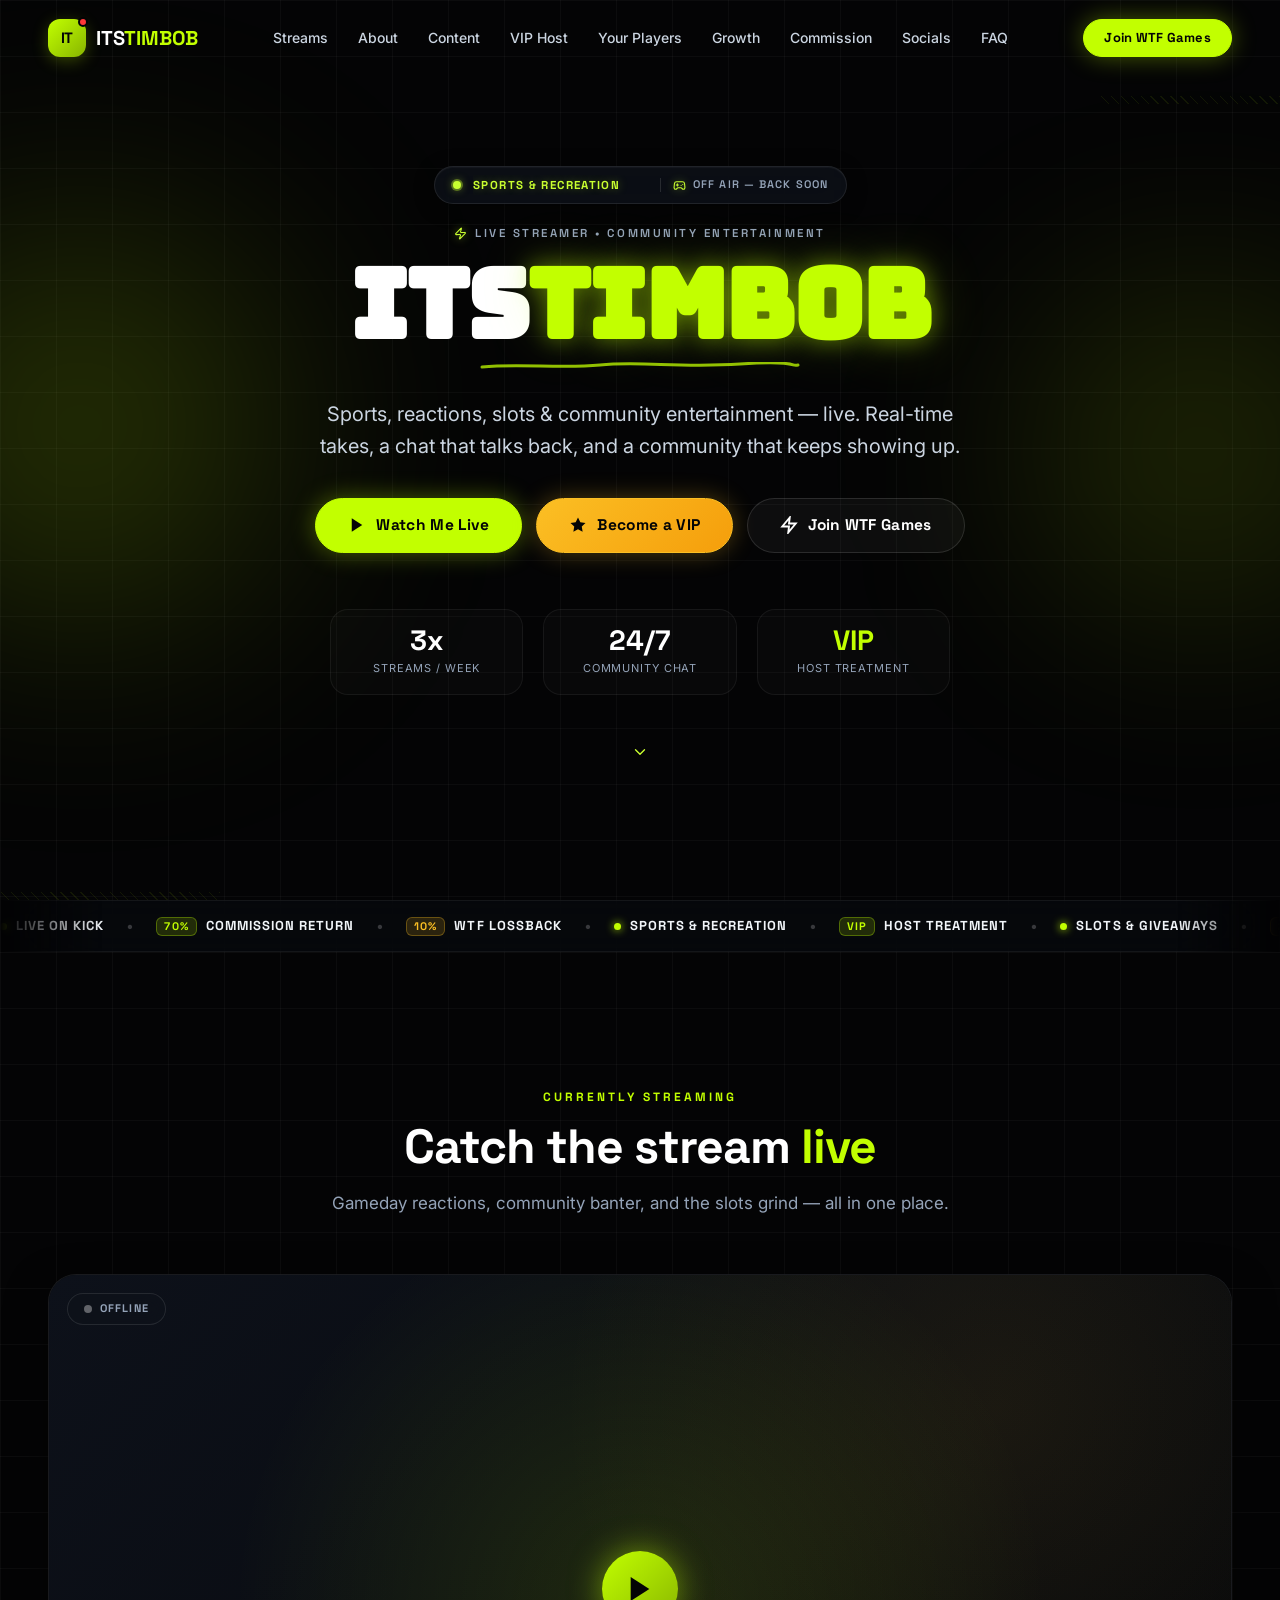
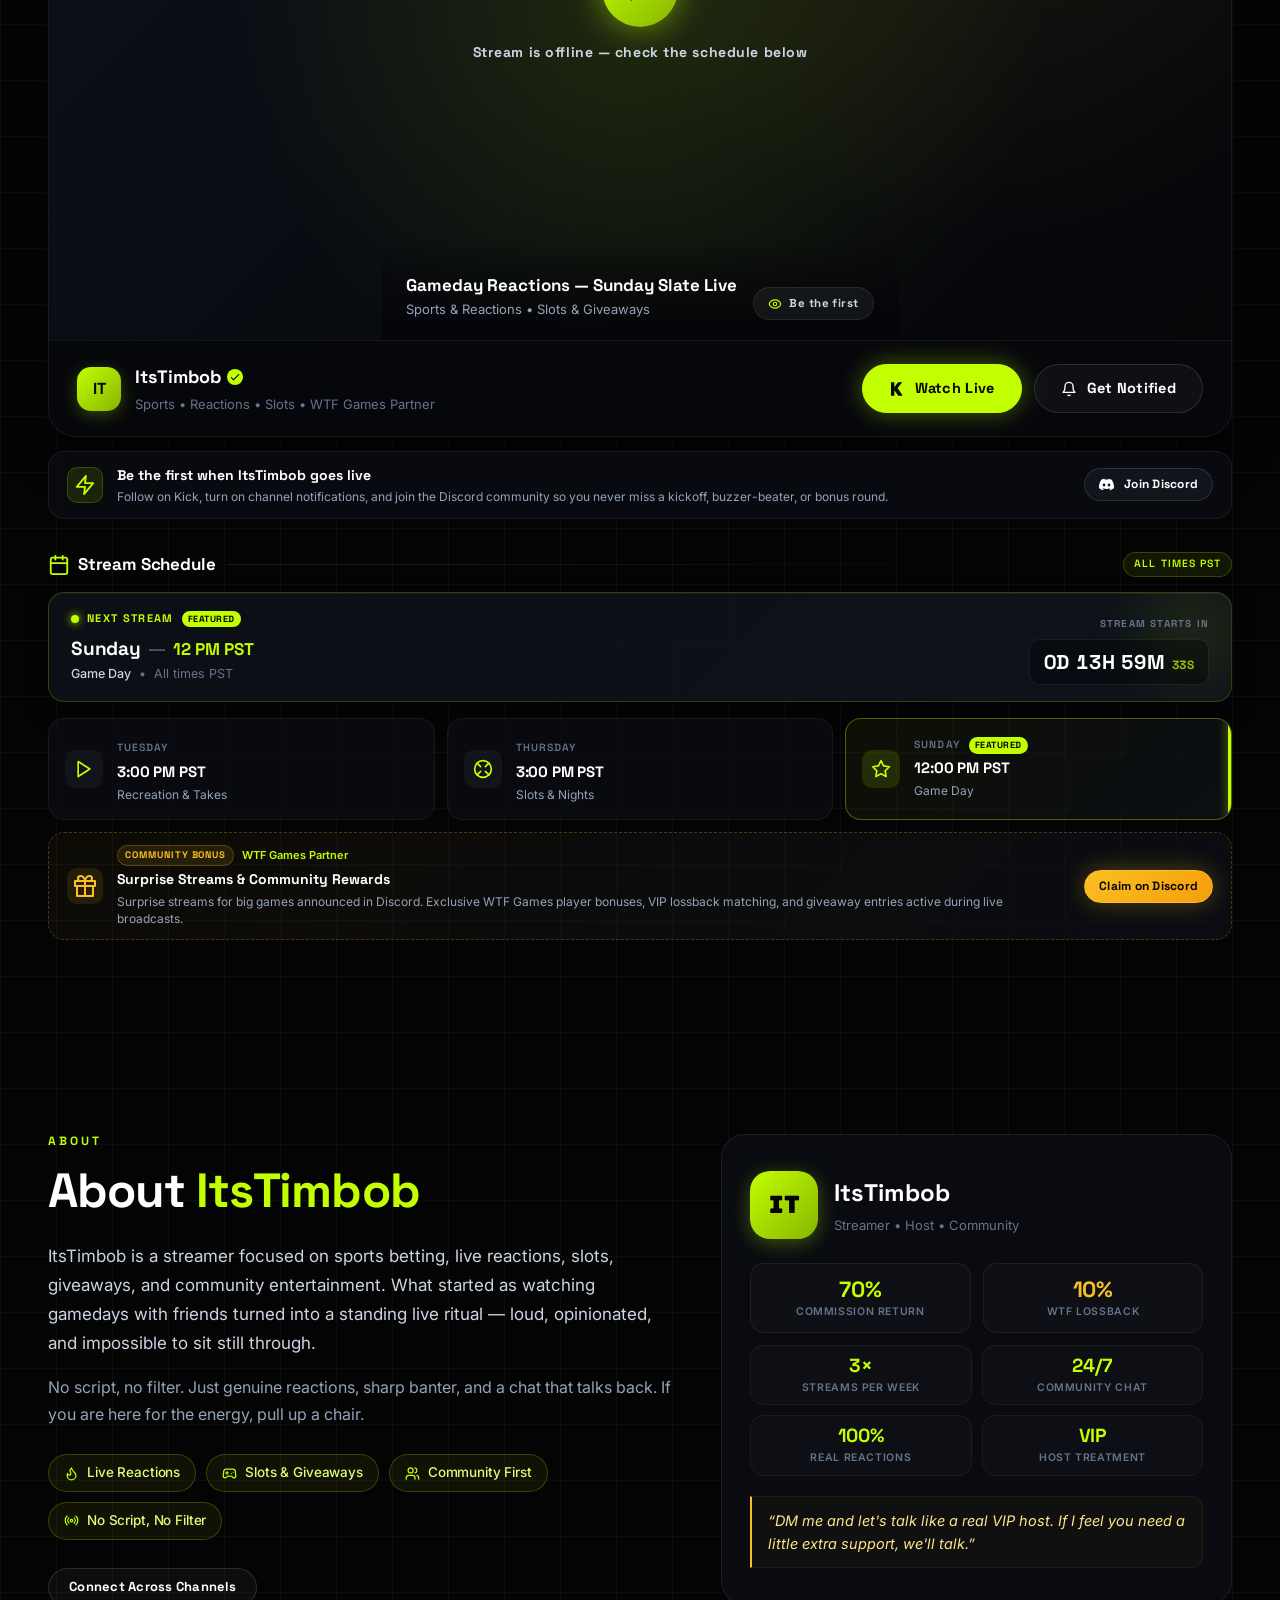
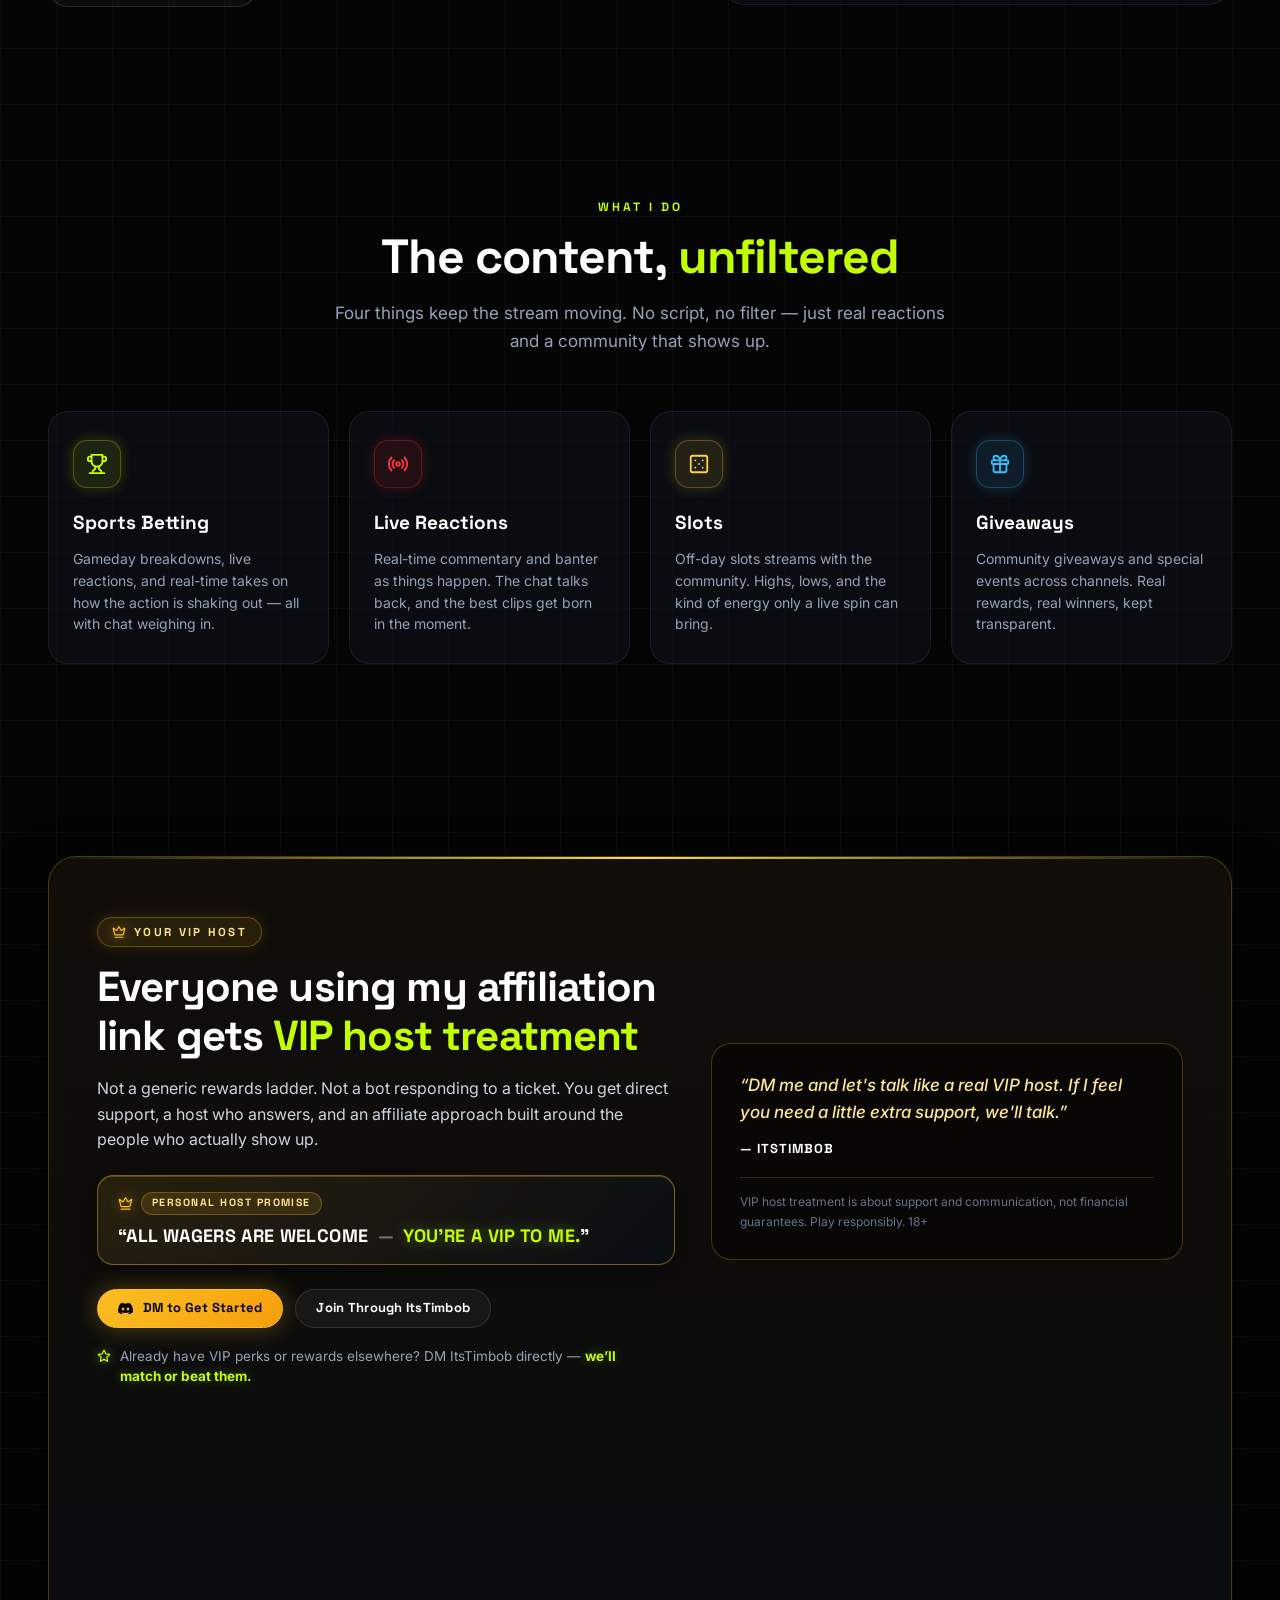
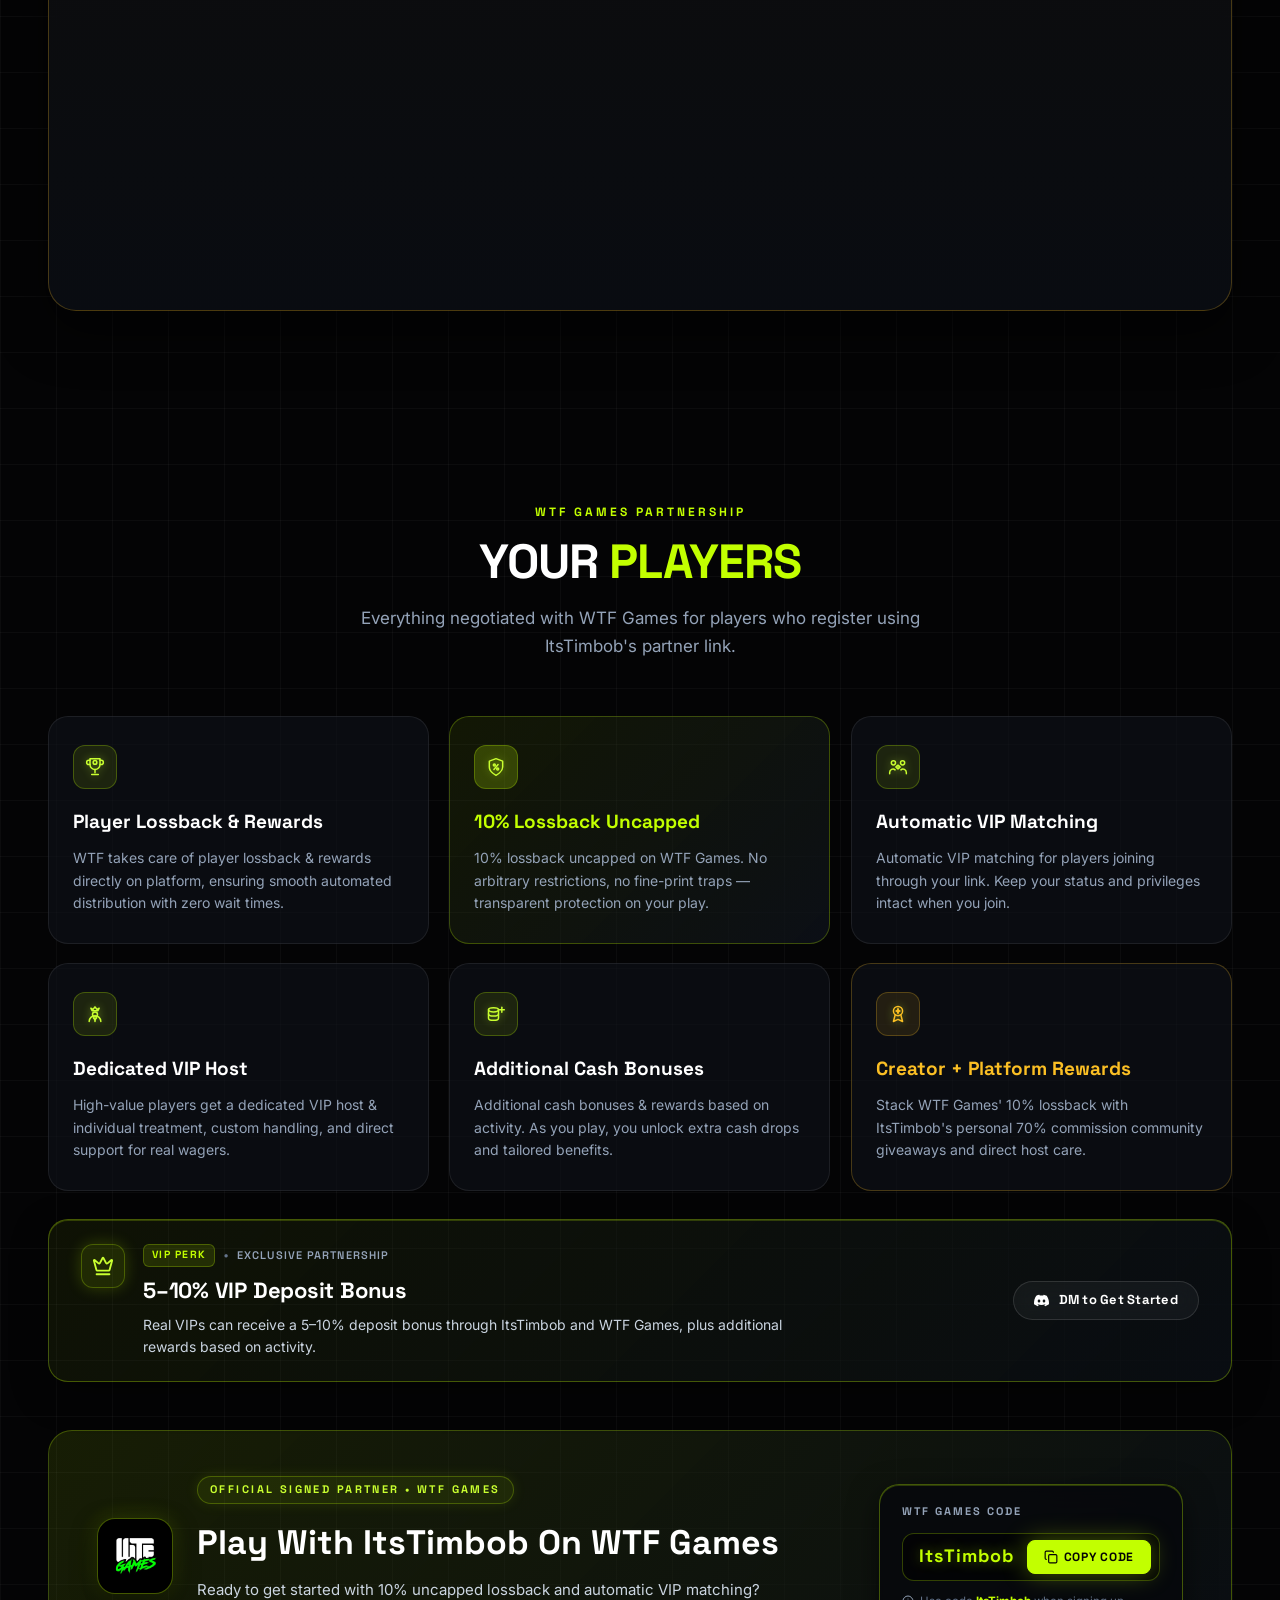
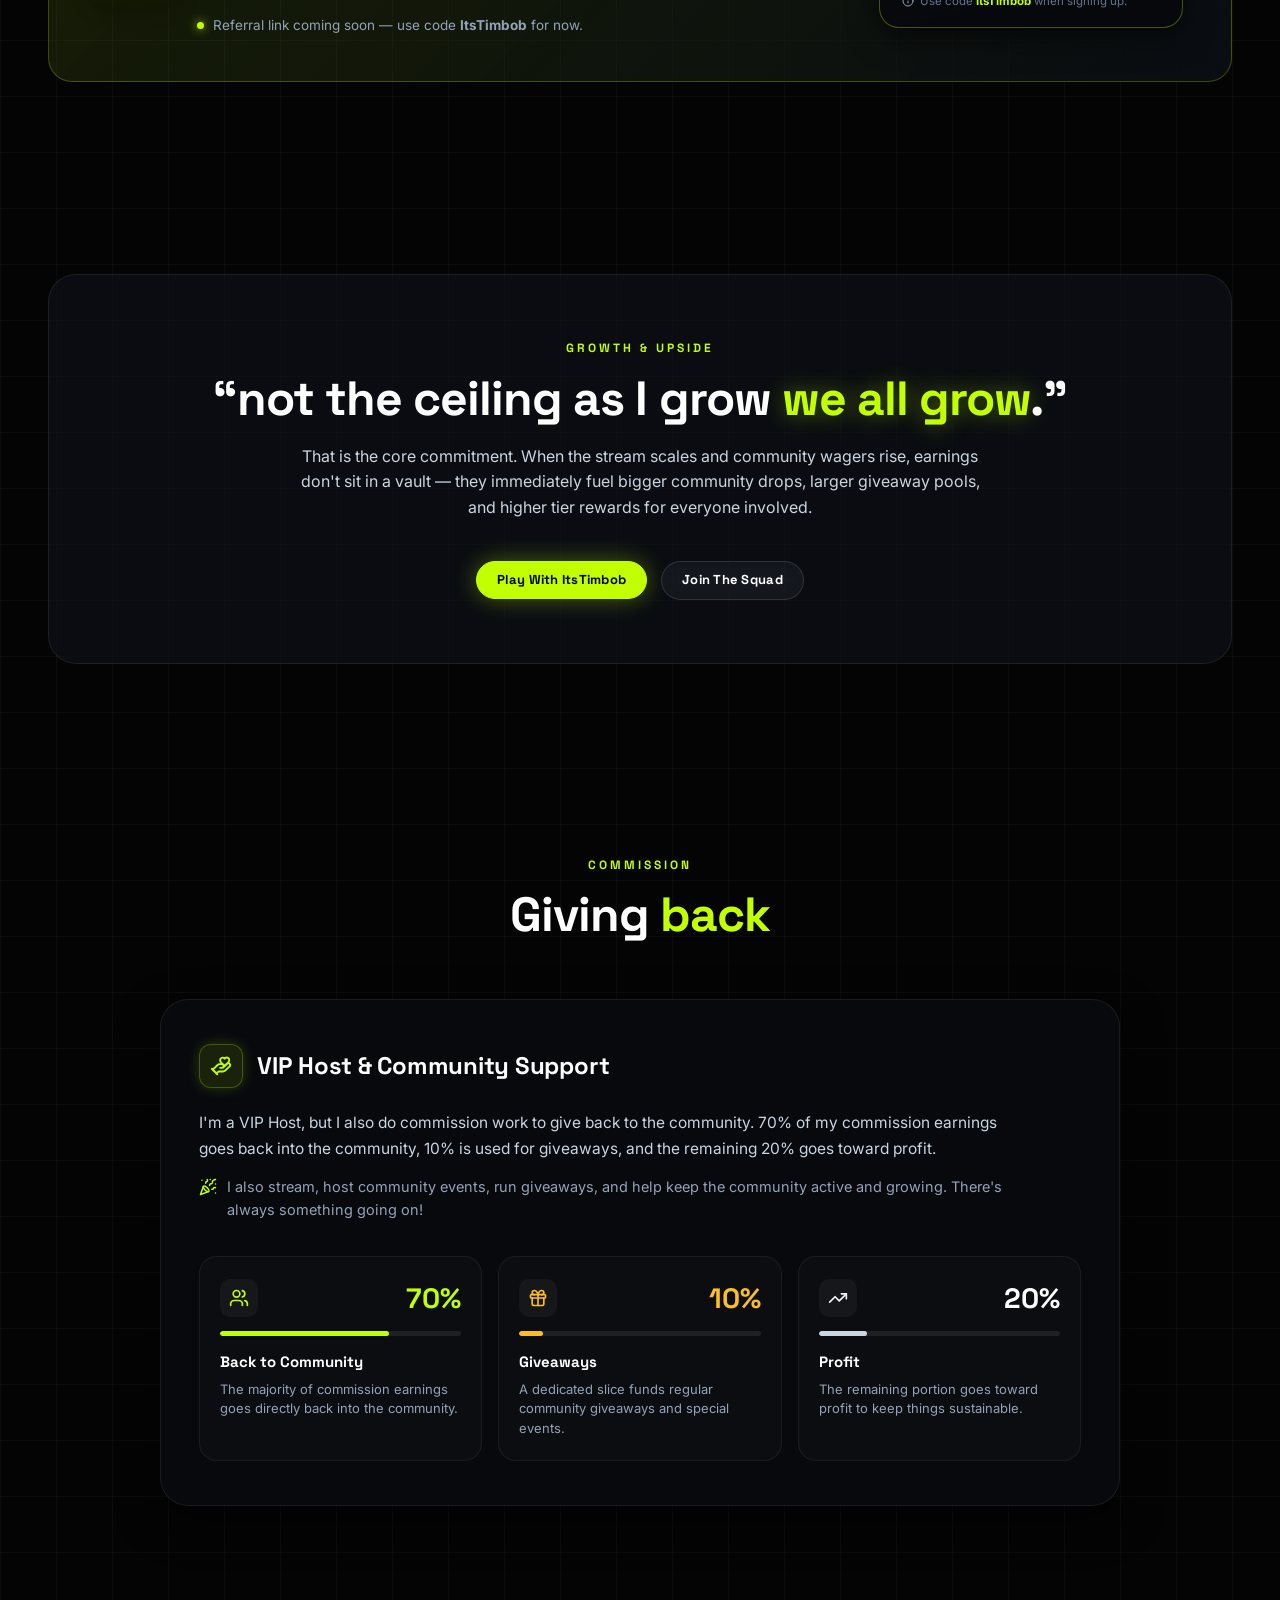
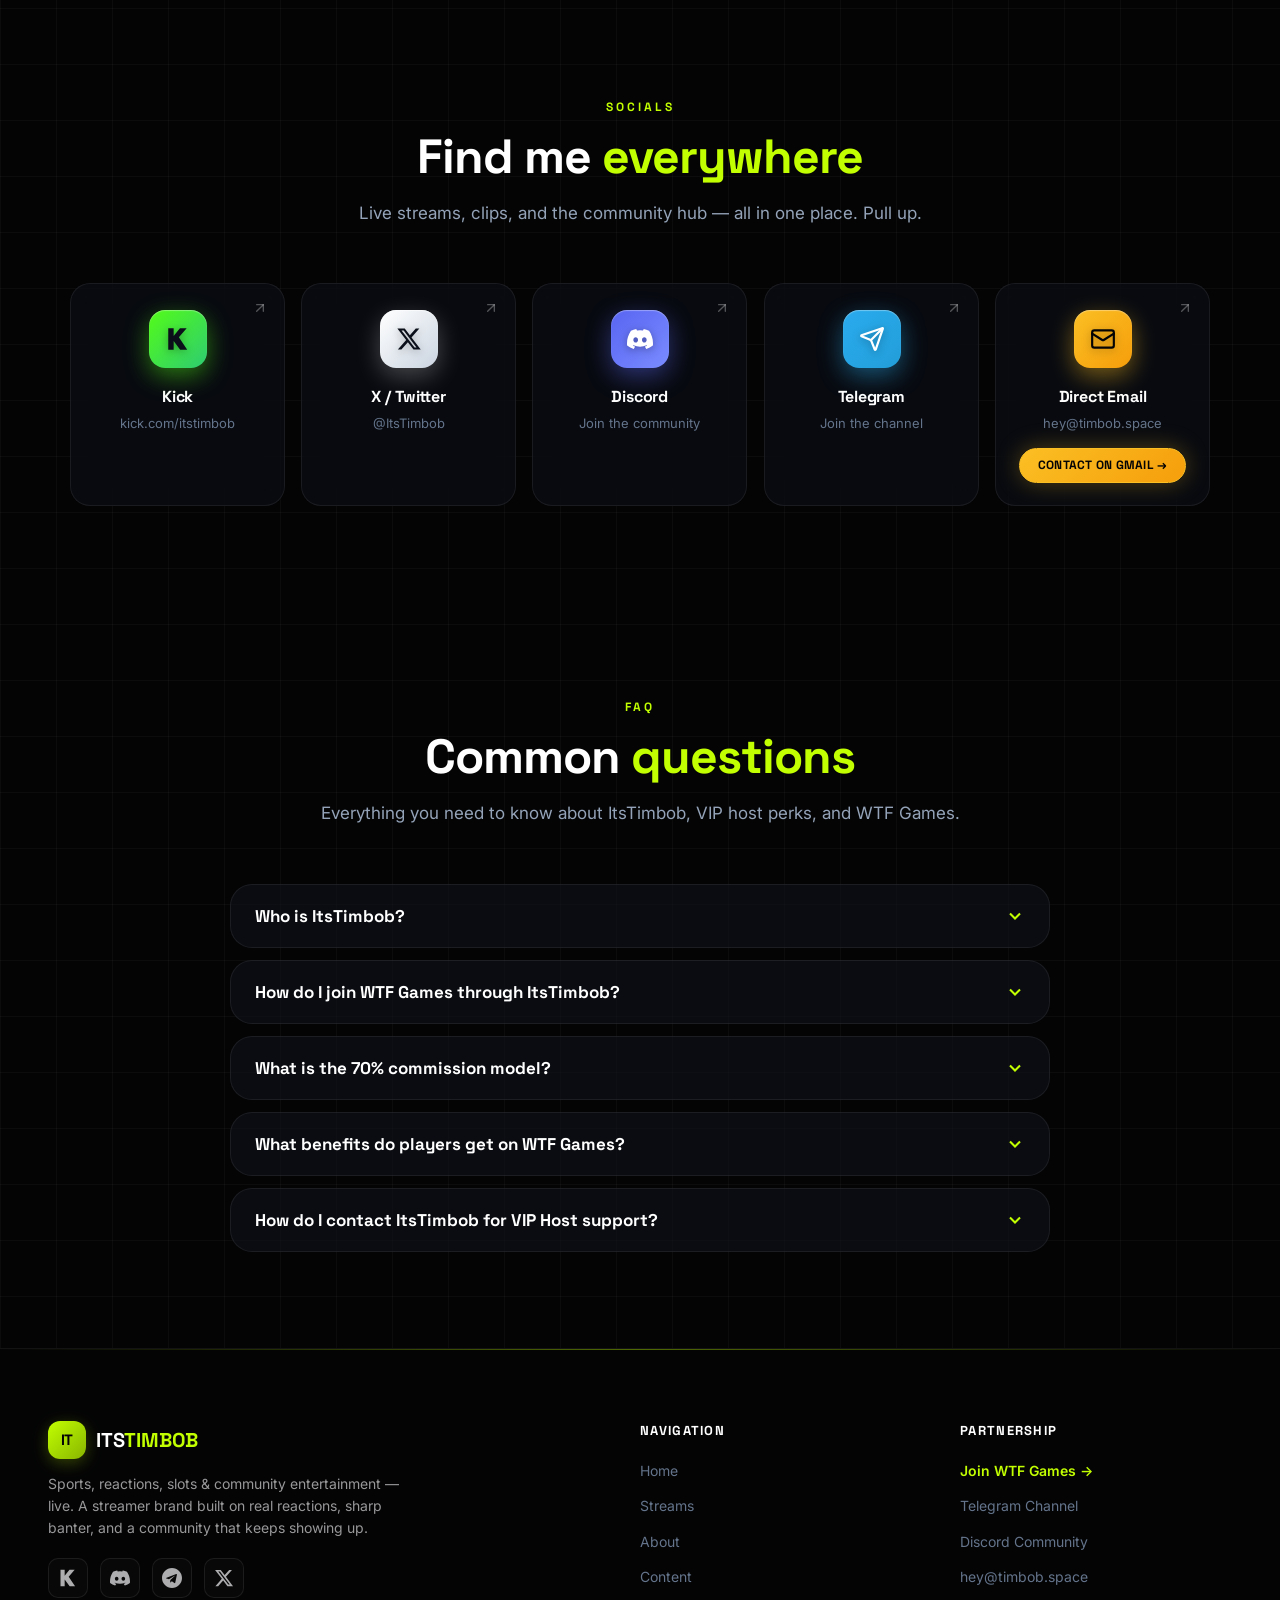
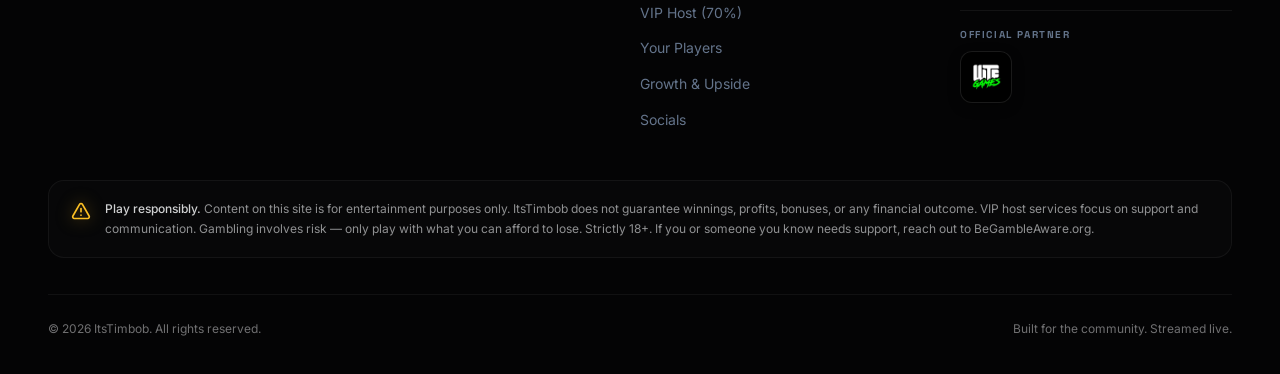
==== commit 6a18652d: "Add files via upload" ====
--- a/index.html
+++ b/index.html
@@ -1144,7 +1144,7 @@
         </p>
       </div>
 
-      <div class="socials-grid-6">
+      <div class="socials-grid-5">
         
         <!-- Kick -->
         <a href="https://kick.com/itstimbob" target="_blank" rel="noopener noreferrer" data-config-link="kick" class="social-card social-card--kick reveal delay-1">
@@ -1172,21 +1172,6 @@
           </div>
           <div class="social-card-info">
             <h5 class="social-card-title">X / Twitter</h5>
-            <p class="social-card-handle">@ItsTimbob</p>
-          </div>
-        </a>
-
-        <!-- Instagram -->
-        <a href="https://instagram.com/ItsTimbob" target="_blank" rel="noopener noreferrer" data-config-link="instagram" class="social-card social-card--instagram reveal delay-3">
-          <div class="social-card-ambient" aria-hidden="true"></div>
-          <span class="social-card-arrow" aria-hidden="true">
-            <svg width="16" height="16" viewBox="0 0 24 24" fill="none" stroke="currentColor" stroke-width="2" stroke-linecap="round" stroke-linejoin="round"><path d="M7 7h10v10"></path><path d="M7 17 17 7"></path></svg>
-          </span>
-          <div class="social-card-icon">
-            <svg width="26" height="26" viewBox="0 0 24 24" fill="none" stroke="currentColor" stroke-width="2" stroke-linecap="round" stroke-linejoin="round"><rect width="20" height="20" x="2" y="2" rx="5" ry="5"></rect><path d="M16 11.37A4 4 0 1 1 12.63 8 4 4 0 0 1 16 11.37z"></path><line x1="17.5" x2="17.51" y1="6.5" y2="6.5"></line></svg>
-          </div>
-          <div class="social-card-info">
-            <h5 class="social-card-title">Instagram</h5>
             <p class="social-card-handle">@ItsTimbob</p>
           </div>
         </a>
@@ -1356,9 +1341,6 @@
             <a href="https://x.com/ItsTimbob" data-config-link="x" class="footer-social-icon" aria-label="X">
               <svg width="20" height="20" viewBox="0 0 24 24" fill="currentColor"><path d="M18.244 2.25h3.308l-7.227 8.26 8.502 11.24H16.17l-5.214-6.817L4.99 21.75H1.68l7.73-8.835L1.254 2.25H8.08l4.713 6.231zm-1.161 17.52h1.833L7.084 4.126H5.117z"/></svg>
             </a>
-            <a href="https://instagram.com/ItsTimbob" data-config-link="instagram" class="footer-social-icon" aria-label="Instagram">
-              <svg width="20" height="20" viewBox="0 0 24 24" fill="currentColor"><path d="M12 2.163c3.204 0 3.584.012 4.85.07 3.252.148 4.771 1.691 4.919 4.919.058 1.265.069 1.645.069 4.849 0 3.205-.012 3.584-.069 4.849-.149 3.225-1.664 4.771-4.919 4.919-1.266.058-1.644.07-4.85.07-3.204 0-3.584-.012-4.849-.07-3.26-.149-4.771-1.699-4.919-4.92-.058-1.265-.07-1.644-.07-4.849 0-3.204.013-3.583.07-4.849.149-3.227 1.664-4.771 4.919-4.919 1.266-.057 1.645-.069 4.849-.069zm0-2.163c-3.259 0-3.667.014-4.947.072-4.358.2-6.78 2.618-6.98 6.98-.059 1.281-.073 1.689-.073 4.948 0 3.259.014 3.668.072 4.948.2 4.358 2.618 6.78 6.98 6.98 1.281.058 1.689.072 4.948.072 3.259 0 3.668-.014 4.948-.072 4.354-.2 6.782-2.618 6.979-6.98.059-1.28.073-1.689.073-4.948 0-3.259-.014-3.667-.072-4.947-.196-4.354-2.617-6.78-6.979-6.98-1.281-.059-1.69-.073-4.949-.073zm0 5.838c-3.403 0-6.162 2.759-6.162 6.162s2.759 6.163 6.162 6.163 6.162-2.759 6.162-6.163c0-3.403-2.759-6.162-6.162-6.162zm0 10.162c-2.209 0-4-1.79-4-4 0-2.209 1.791-4 4-4s4 1.791 4 4c0 2.21-1.791 4-4 4zm6.406-11.845c-.796 0-1.441.645-1.441 1.44s.645 1.44 1.441 1.44c.795 0 1.439-.645 1.439-1.44s-.644-1.44-1.439-1.44z"/></svg>
-            </a>
           </div>
         </div>
 
--- a/css/styles.css
+++ b/css/styles.css
@@ -3417,24 +3417,7 @@
   box-shadow: 0 12px 32px rgba(255, 255, 255, 0.45), inset 0 1px 1px rgba(255, 255, 255, 0.8);
 }
 
-/* 3. Instagram -> pink/orange neon gradient */
-.social-card--instagram .social-card-ambient {
-  background: linear-gradient(180deg, #e1306c, transparent);
-}
-.social-card--instagram .social-card-icon {
-  background: linear-gradient(135deg, #fd5d5d 0%, #c13584 50%, #f5af19 100%);
-  color: #ffffff;
-  box-shadow: 0 8px 24px rgba(225, 48, 108, 0.45), inset 0 1px 1px rgba(255, 255, 255, 0.35);
-}
-.social-card--instagram:hover {
-  border-color: rgba(225, 48, 108, 0.4);
-  box-shadow: 0 16px 36px rgba(0, 0, 0, 0.55), 0 0 24px rgba(225, 48, 108, 0.2);
-}
-.social-card--instagram:hover .social-card-icon {
-  box-shadow: 0 12px 32px rgba(225, 48, 108, 0.7), inset 0 1px 1px rgba(255, 255, 255, 0.5);
-}
-
-/* 4. Discord -> blue/purple neon */
+/* 3. Discord -> blue/purple neon */
 .social-card--discord .social-card-ambient {
   background: linear-gradient(180deg, #5865f2, transparent);
 }
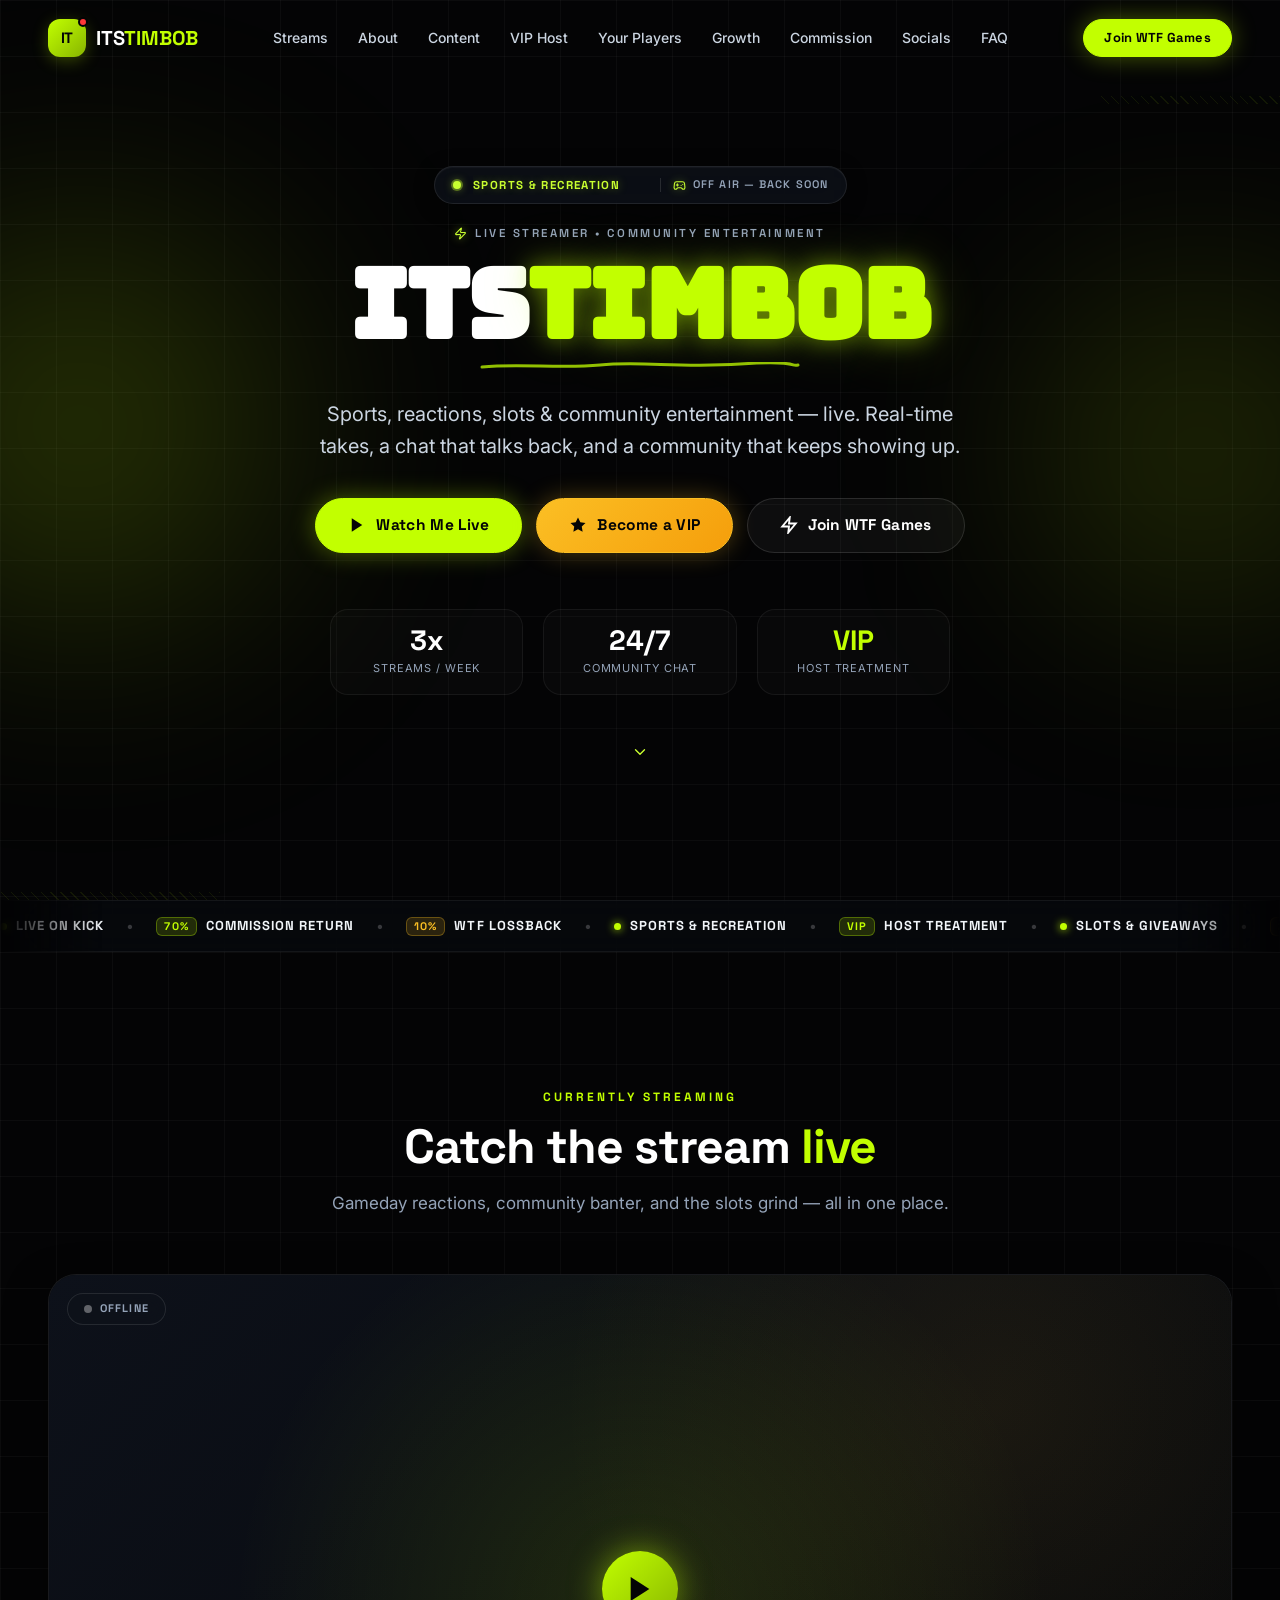
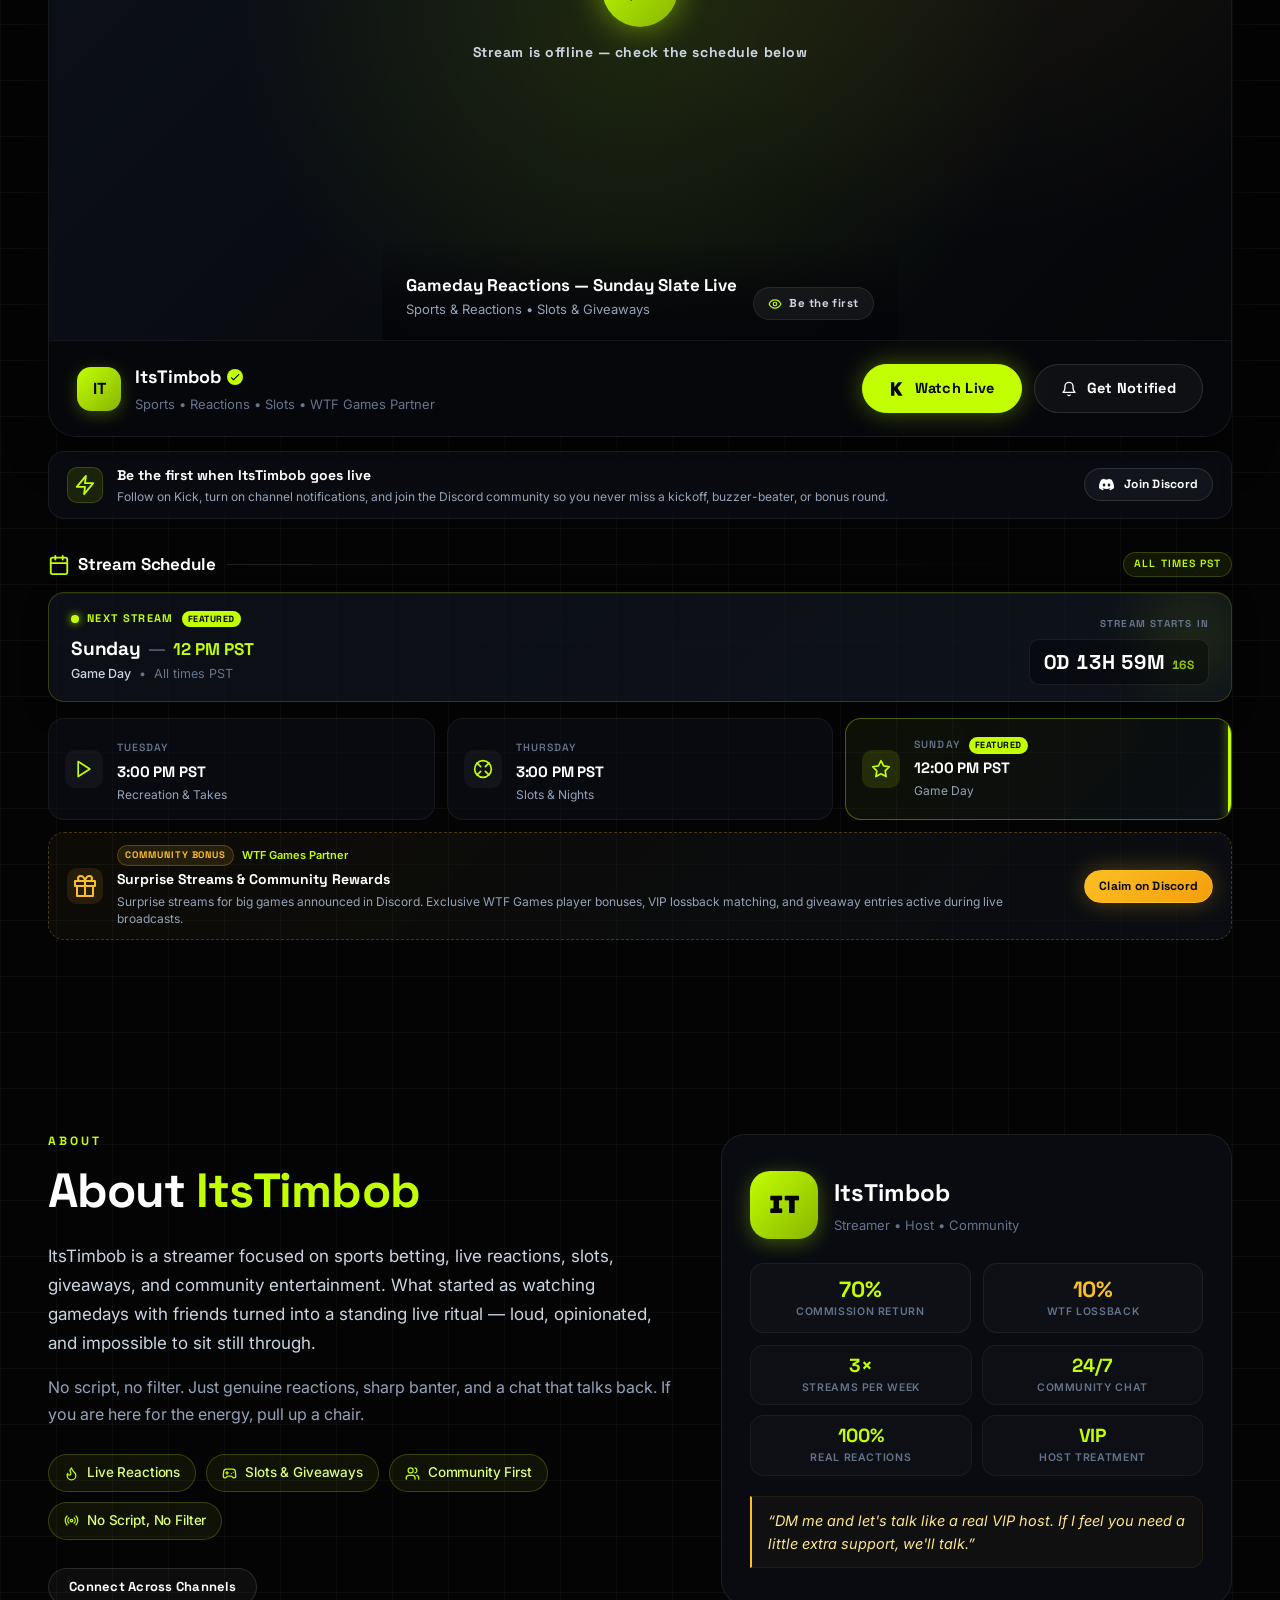
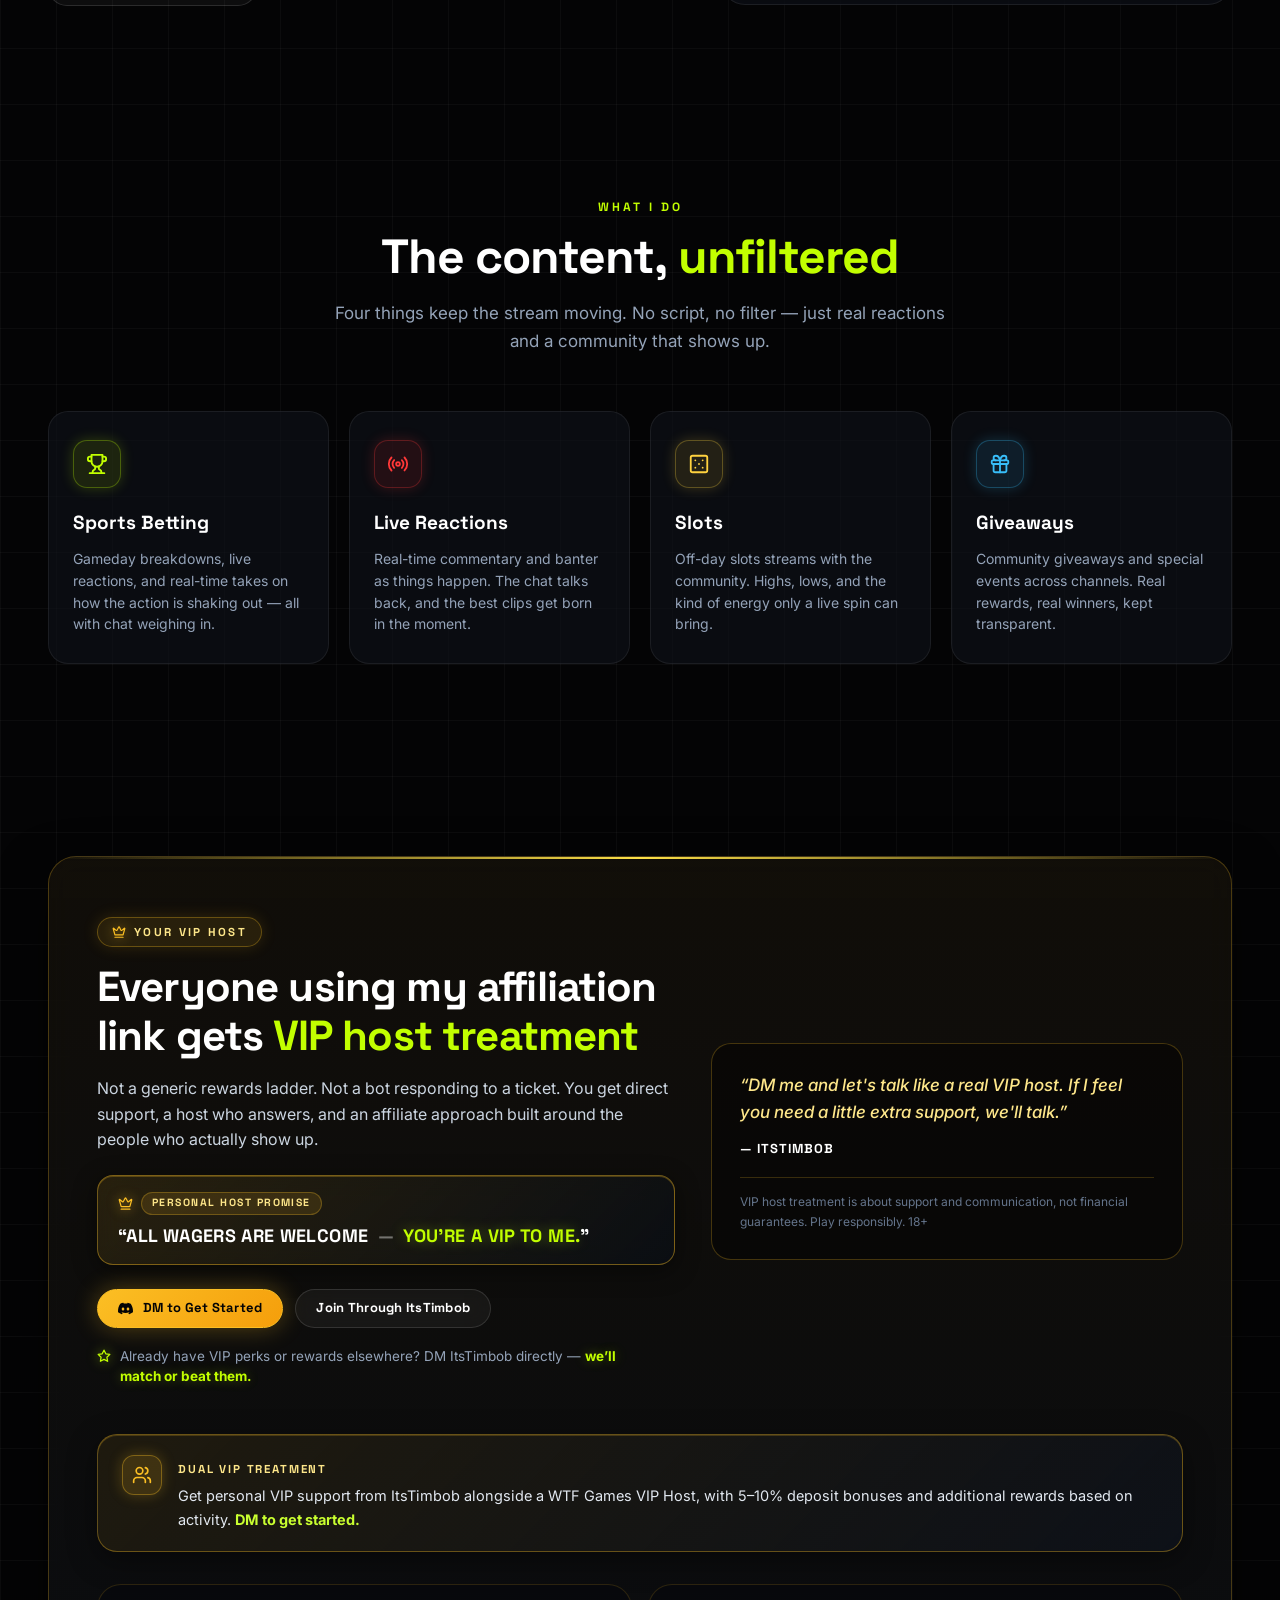
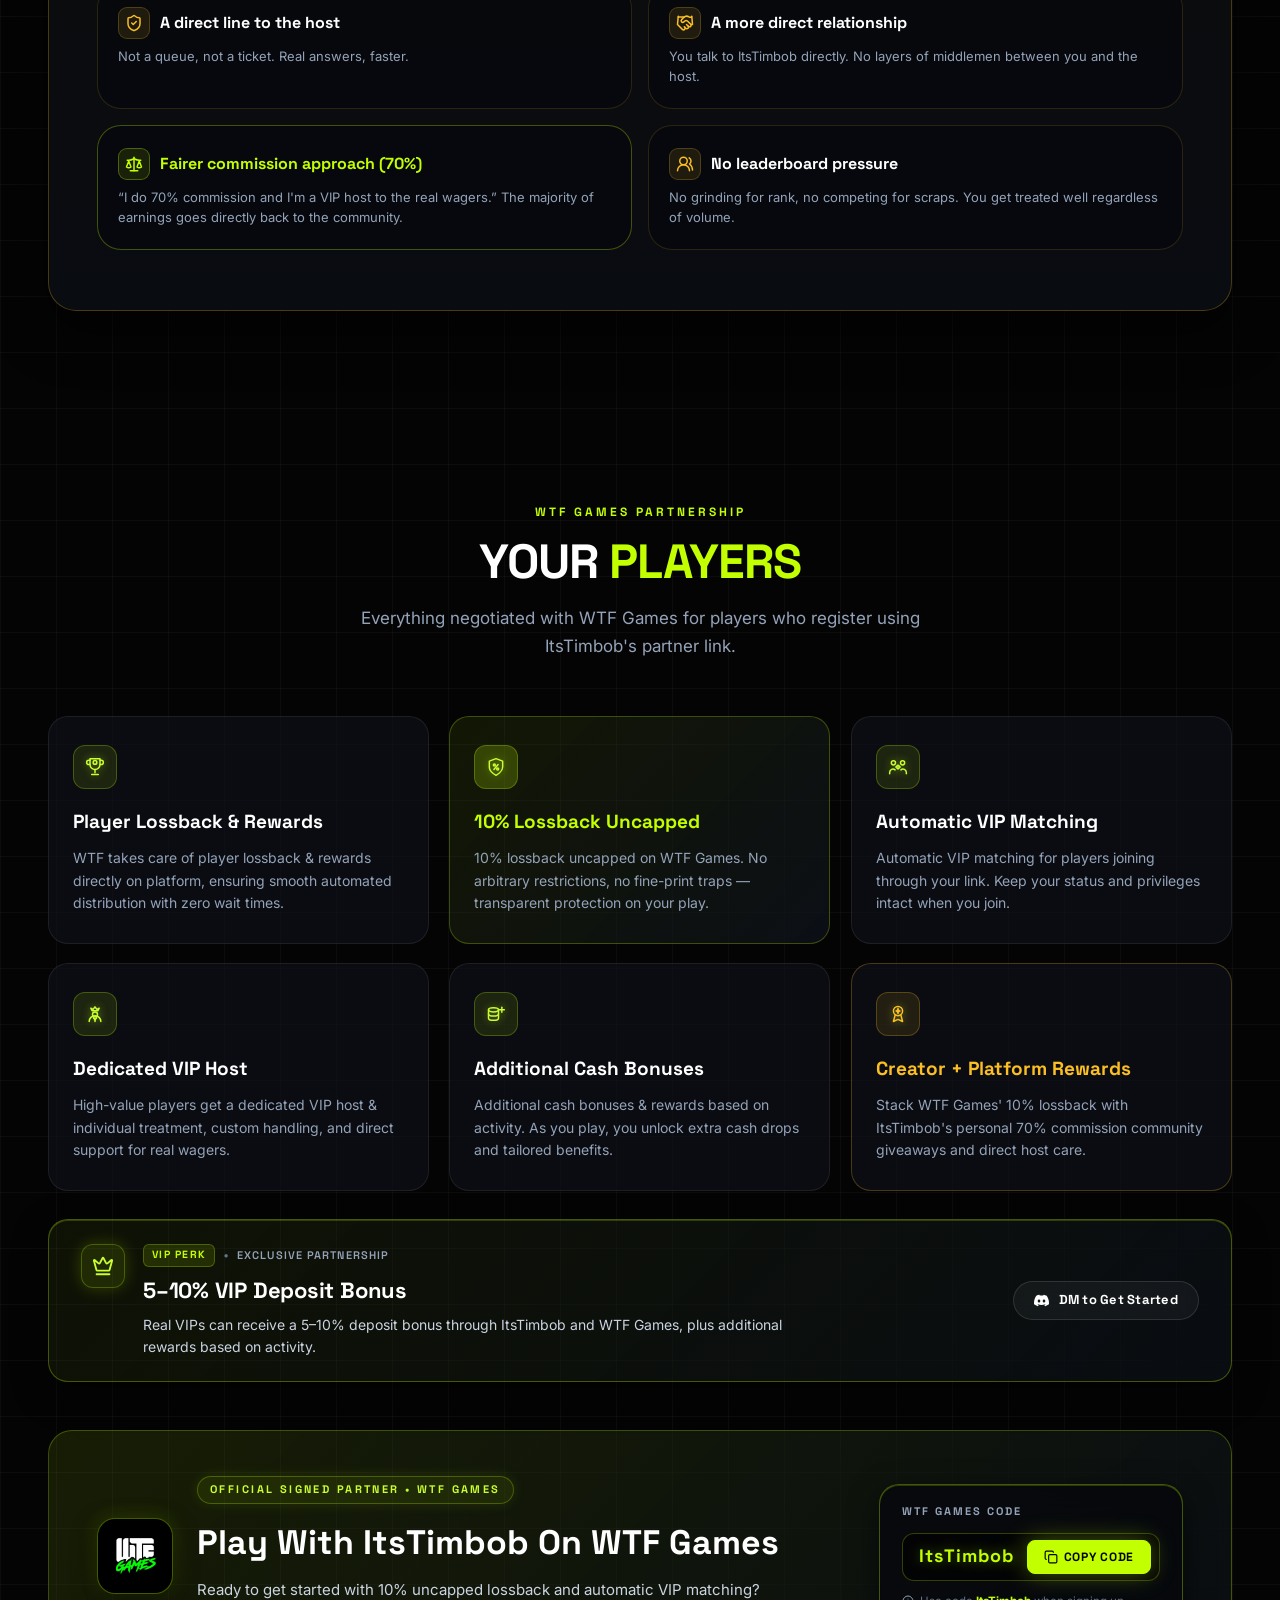
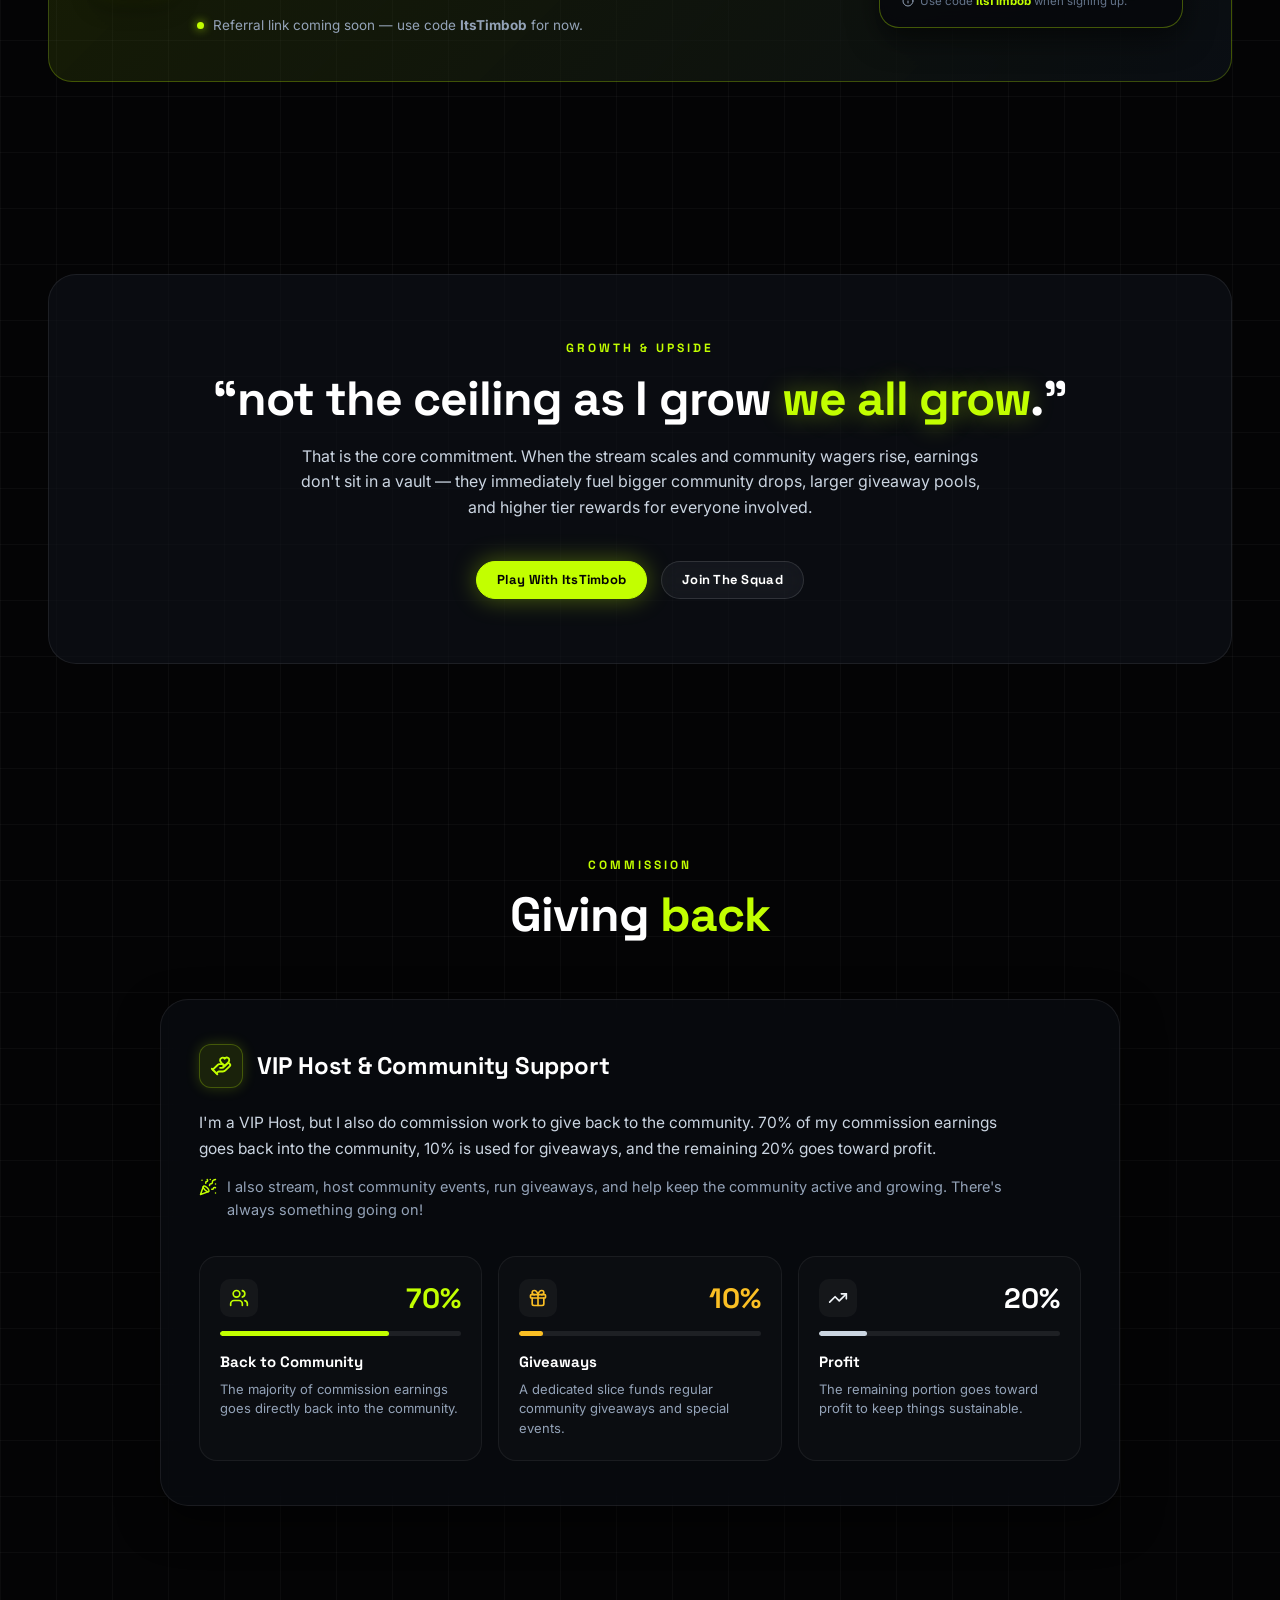
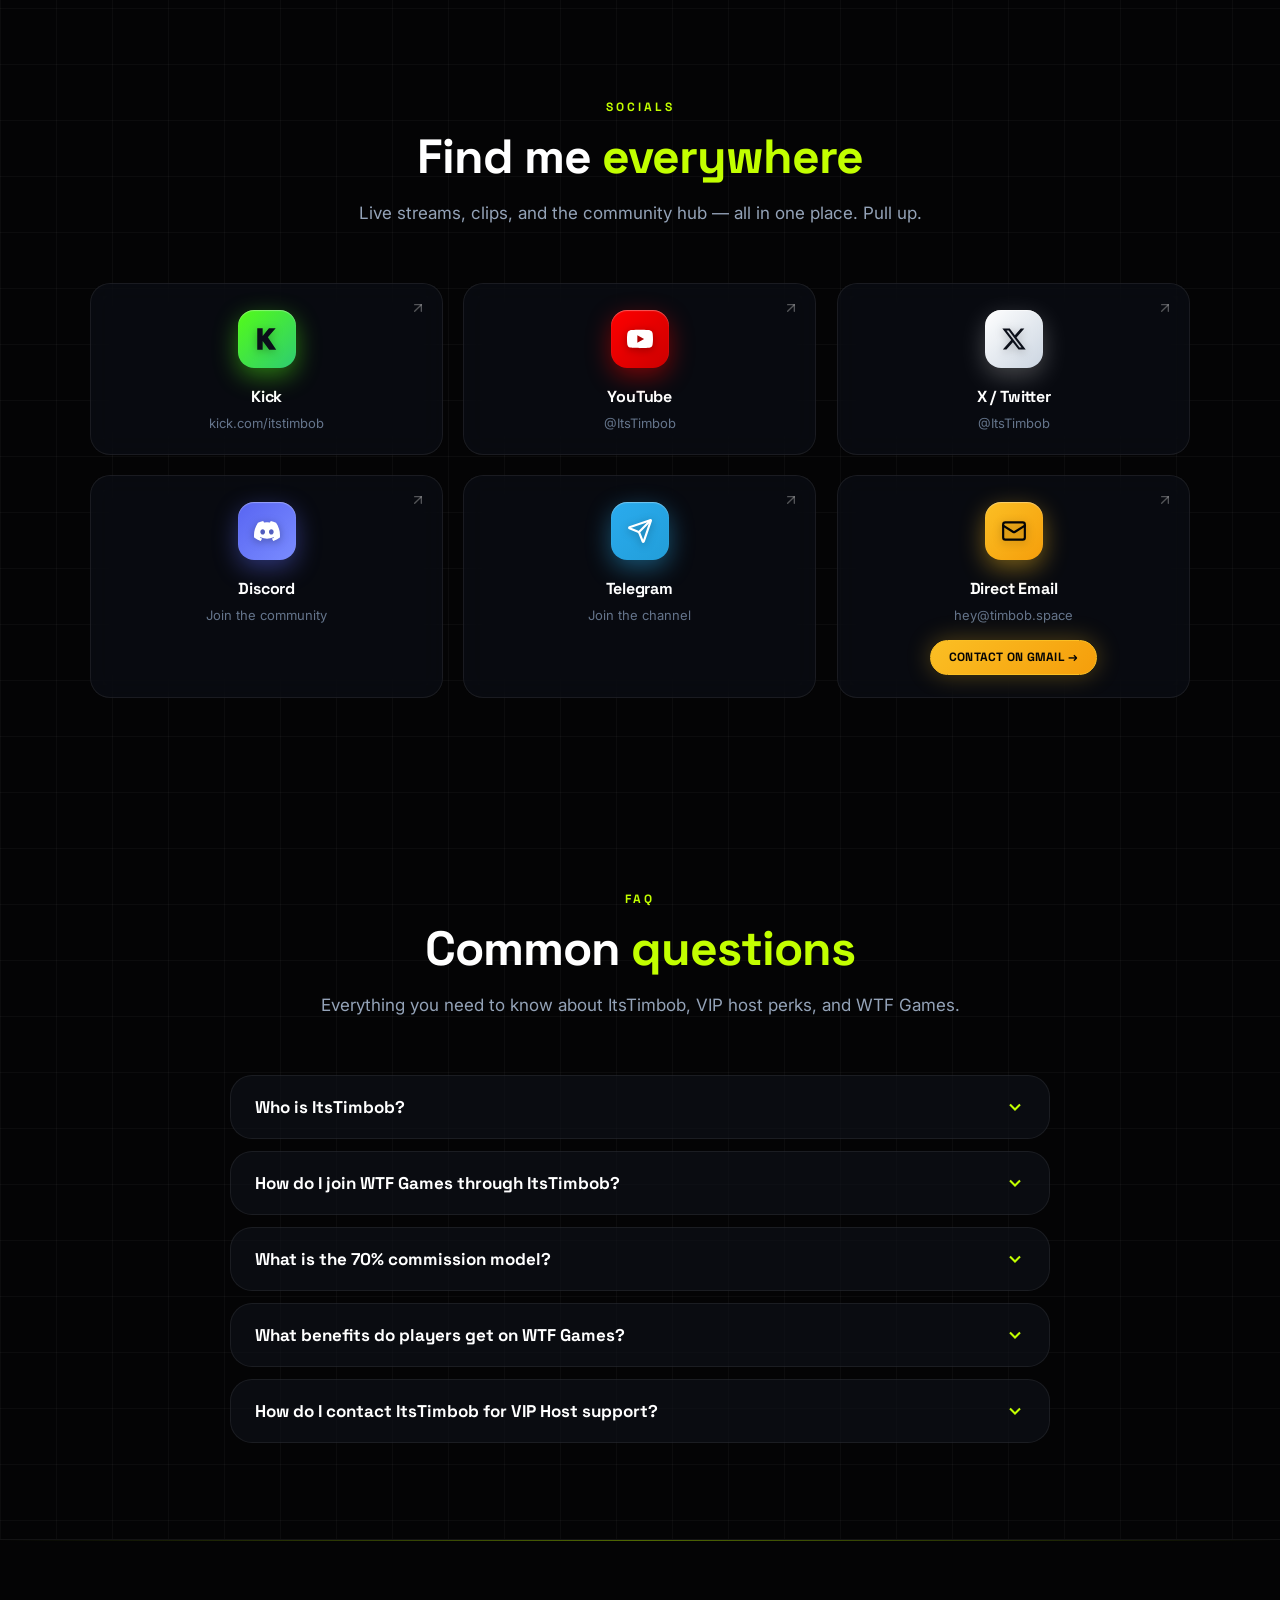
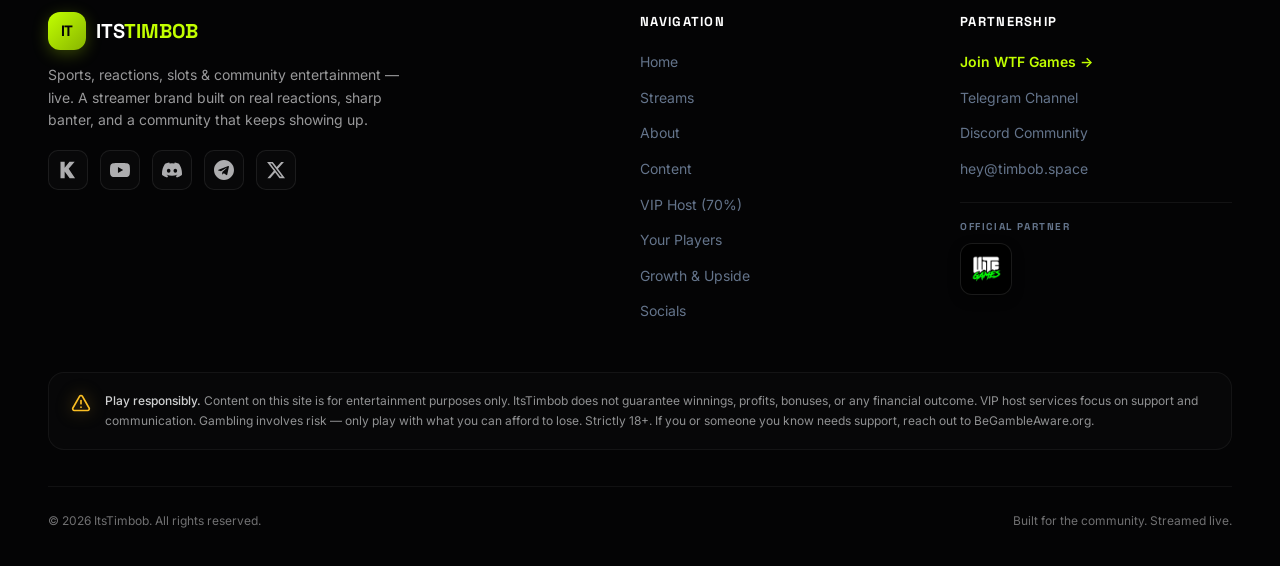
==== commit 8453a822: "Add files via upload" ====
--- a/index.html
+++ b/index.html
@@ -98,6 +98,9 @@
       <div style="display: flex; justify-content: center; gap: 16px;">
         <a href="https://kick.com/itstimbob" data-config-link="kick" style="color: #53fc18;" aria-label="Kick">
           <svg width="22" height="22" viewBox="0 0 24 24" fill="currentColor"><path d="M3 2h5v7.2L13.8 2H20l-7.2 8.4L20.5 22H14l-6-8.2V22H3V2z"/></svg>
+        </a>
+        <a href="https://youtube.com/@itstimbob" data-config-link="youtube" style="color: #ff0000;" aria-label="YouTube">
+          <svg width="22" height="22" viewBox="0 0 24 24" fill="currentColor"><path d="M23.498 6.186a3.016 3.016 0 0 0-2.122-2.136C19.505 3.545 12 3.545 12 3.545s-7.505 0-9.377.505A3.017 3.017 0 0 0 .502 6.186C0 8.07 0 12 0 12s0 3.93.502 5.814a3.016 3.016 0 0 0 2.122 2.136c1.871.505 9.376.505 9.376.505s7.505 0 9.377-.505a3.015 3.015 0 0 0 2.122-2.136C24 15.93 24 12 24 12s0-3.93-.502-5.814zM9.545 15.568V8.432L15.818 12l-6.273 3.568z"/></svg>
         </a>
         <a href="https://discord.gg/hKkG9NxuEg" data-config-link="discord" style="color: #5865f2;" aria-label="Discord">
           <svg width="22" height="22" viewBox="0 0 24 24" fill="currentColor"><path d="M20.317 4.37a19.791 19.791 0 0 0-4.885-1.515.074.074 0 0 0-.079.037c-.21.375-.444.864-.608 1.25a18.27 18.27 0 0 0-5.487 0 12.64 12.64 0 0 0-.617-1.25.077.077 0 0 0-.079-.037A19.736 19.736 0 0 0 3.677 4.37a.07.07 0 0 0-.032.027C.533 9.046-.32 13.58.099 18.057a.082.082 0 0 0 .031.057 19.9 19.9 0 0 0 5.993 3.03.078.078 0 0 0 .084-.028c.462-.63.874-1.295 1.226-1.994.021-.041.001-.09-.041-.106a13.107 13.107 0 0 1-1.872-.892.077.077 0 0 1-.008-.128 10.2 10.2 0 0 0 .372-.292.074.074 0 0 1 .077-.01c3.929 1.793 8.18 1.793 12.061 0a.074.074 0 0 1 .078.01c.12.098.246.198.373.292a.077.077 0 0 1-.006.127 12.299 12.299 0 0 1-1.873.894.077.077 0 0 0-.041.107c.36.698.772 1.362 1.225 1.993a.076.076 0 0 0 .084.028 19.839 19.839 0 0 0 6.002-3.03.077.077 0 0 0 .032-.054c.5-5.177-.838-9.674-3.549-13.66a.061.061 0 0 0-.031-.028zM8.02 15.33c-1.183 0-2.157-1.085-2.157-2.419 0-1.333.956-2.419 2.157-2.419 1.21 0 2.176 1.096 2.157 2.42 0 1.333-.956 2.418-2.157 2.418zm7.975 0c-1.183 0-2.157-1.085-2.157-2.419 0-1.333.955-2.419 2.157-2.419 1.21 0 2.176 1.096 2.157 2.42 0 1.333-.946 2.418-2.157 2.418z"/></svg>
@@ -1144,7 +1147,7 @@
         </p>
       </div>
 
-      <div class="socials-grid-5">
+      <div class="socials-grid-6">
         
         <!-- Kick -->
         <a href="https://kick.com/itstimbob" target="_blank" rel="noopener noreferrer" data-config-link="kick" class="social-card social-card--kick reveal delay-1">
@@ -1158,6 +1161,21 @@
           <div class="social-card-info">
             <h5 class="social-card-title">Kick</h5>
             <p class="social-card-handle">kick.com/itstimbob</p>
+          </div>
+        </a>
+
+        <!-- YouTube -->
+        <a href="https://youtube.com/@itstimbob" target="_blank" rel="noopener noreferrer" data-config-link="youtube" class="social-card social-card--youtube reveal delay-2">
+          <div class="social-card-ambient" aria-hidden="true"></div>
+          <span class="social-card-arrow" aria-hidden="true">
+            <svg width="16" height="16" viewBox="0 0 24 24" fill="none" stroke="currentColor" stroke-width="2" stroke-linecap="round" stroke-linejoin="round"><path d="M7 7h10v10"></path><path d="M7 17 17 7"></path></svg>
+          </span>
+          <div class="social-card-icon">
+            <svg width="26" height="26" viewBox="0 0 24 24" fill="currentColor"><path d="M23.498 6.186a3.016 3.016 0 0 0-2.122-2.136C19.505 3.545 12 3.545 12 3.545s-7.505 0-9.377.505A3.017 3.017 0 0 0 .502 6.186C0 8.07 0 12 0 12s0 3.93.502 5.814a3.016 3.016 0 0 0 2.122 2.136c1.871.505 9.376.505 9.376.505s7.505 0 9.377-.505a3.015 3.015 0 0 0 2.122-2.136C24 15.93 24 12 24 12s0-3.93-.502-5.814zM9.545 15.568V8.432L15.818 12l-6.273 3.568z"/></svg>
+          </div>
+          <div class="social-card-info">
+            <h5 class="social-card-title">YouTube</h5>
+            <p class="social-card-handle">@ItsTimbob</p>
           </div>
         </a>
 
@@ -1332,6 +1350,9 @@
             <a href="https://kick.com/itstimbob" data-config-link="kick" class="footer-social-icon" aria-label="Kick">
               <svg width="20" height="20" viewBox="0 0 24 24" fill="currentColor"><path d="M3 2h5v7.2L13.8 2H20l-7.2 8.4L20.5 22H14l-6-8.2V22H3V2z"/></svg>
             </a>
+            <a href="https://youtube.com/@itstimbob" data-config-link="youtube" class="footer-social-icon" aria-label="YouTube">
+              <svg width="20" height="20" viewBox="0 0 24 24" fill="currentColor"><path d="M23.498 6.186a3.016 3.016 0 0 0-2.122-2.136C19.505 3.545 12 3.545 12 3.545s-7.505 0-9.377.505A3.017 3.017 0 0 0 .502 6.186C0 8.07 0 12 0 12s0 3.93.502 5.814a3.016 3.016 0 0 0 2.122 2.136c1.871.505 9.376.505 9.376.505s7.505 0 9.377-.505a3.015 3.015 0 0 0 2.122-2.136C24 15.93 24 12 24 12s0-3.93-.502-5.814zM9.545 15.568V8.432L15.818 12l-6.273 3.568z"/></svg>
+            </a>
             <a href="https://discord.gg/hKkG9NxuEg" data-config-link="discord" class="footer-social-icon" aria-label="Discord">
               <svg width="20" height="20" viewBox="0 0 24 24" fill="currentColor"><path d="M20.317 4.37a19.791 19.791 0 0 0-4.885-1.515.074.074 0 0 0-.079.037c-.21.375-.444.864-.608 1.25a18.27 18.27 0 0 0-5.487 0 12.64 12.64 0 0 0-.617-1.25.077.077 0 0 0-.079-.037A19.736 19.736 0 0 0 3.677 4.37a.07.07 0 0 0-.032.027C.533 9.046-.32 13.58.099 18.057a.082.082 0 0 0 .031.057 19.9 19.9 0 0 0 5.993 3.03.078.078 0 0 0 .084-.028c.462-.63.874-1.295 1.226-1.994.021-.041.001-.09-.041-.106a13.107 13.107 0 0 1-1.872-.892.077.077 0 0 1-.008-.128 10.2 10.2 0 0 0 .372-.292.074.074 0 0 1 .077-.01c3.929 1.793 8.18 1.793 12.061 0a.074.074 0 0 1 .078.01c.12.098.246.198.373.292a.077.077 0 0 1-.006.127 12.299 12.299 0 0 1-1.873.894.077.077 0 0 0-.041.107c.36.698.772 1.362 1.225 1.993a.076.076 0 0 0 .084.028 19.839 19.839 0 0 0 6.002-3.03.077.077 0 0 0 .032-.054c.5-5.177-.838-9.674-3.549-13.66a.061.061 0 0 0-.031-.028zM8.02 15.33c-1.183 0-2.157-1.085-2.157-2.419 0-1.333.956-2.419 2.157-2.419 1.21 0 2.176 1.096 2.157 2.42 0 1.333-.956 2.418-2.157 2.418zm7.975 0c-1.183 0-2.157-1.085-2.157-2.419 0-1.333.955-2.419 2.157-2.419 1.21 0 2.176 1.096 2.157 2.42 0 1.333-.946 2.418-2.157 2.418z"/></svg>
             </a>
--- a/css/styles.css
+++ b/css/styles.css
@@ -41,6 +41,7 @@
 
   /* Social Brands */
   --kick-green: #53fc18;
+  --youtube-red: #ff0000;
   --discord-blue: #5865f2;
   --telegram-blue: #229ed9;
 
@@ -3400,7 +3401,24 @@
   box-shadow: 0 12px 32px rgba(83, 252, 24, 0.7), inset 0 1px 1px rgba(255, 255, 255, 0.5);
 }
 
-/* 2. X / Twitter -> soft white/silver */
+/* 2. YouTube -> red neon */
+.social-card--youtube .social-card-ambient {
+  background: linear-gradient(180deg, #ff0000, transparent);
+}
+.social-card--youtube .social-card-icon {
+  background: linear-gradient(135deg, #ff0000 0%, #cc0000 100%);
+  color: #ffffff;
+  box-shadow: 0 8px 24px rgba(255, 0, 0, 0.45), inset 0 1px 1px rgba(255, 255, 255, 0.35);
+}
+.social-card--youtube:hover {
+  border-color: rgba(255, 0, 0, 0.4);
+  box-shadow: 0 16px 36px rgba(0, 0, 0, 0.55), 0 0 24px rgba(255, 0, 0, 0.2);
+}
+.social-card--youtube:hover .social-card-icon {
+  box-shadow: 0 12px 32px rgba(255, 0, 0, 0.7), inset 0 1px 1px rgba(255, 255, 255, 0.5);
+}
+
+/* 3. X / Twitter -> soft white/silver */
 .social-card--x .social-card-ambient {
   background: linear-gradient(180deg, #ffffff, transparent);
 }
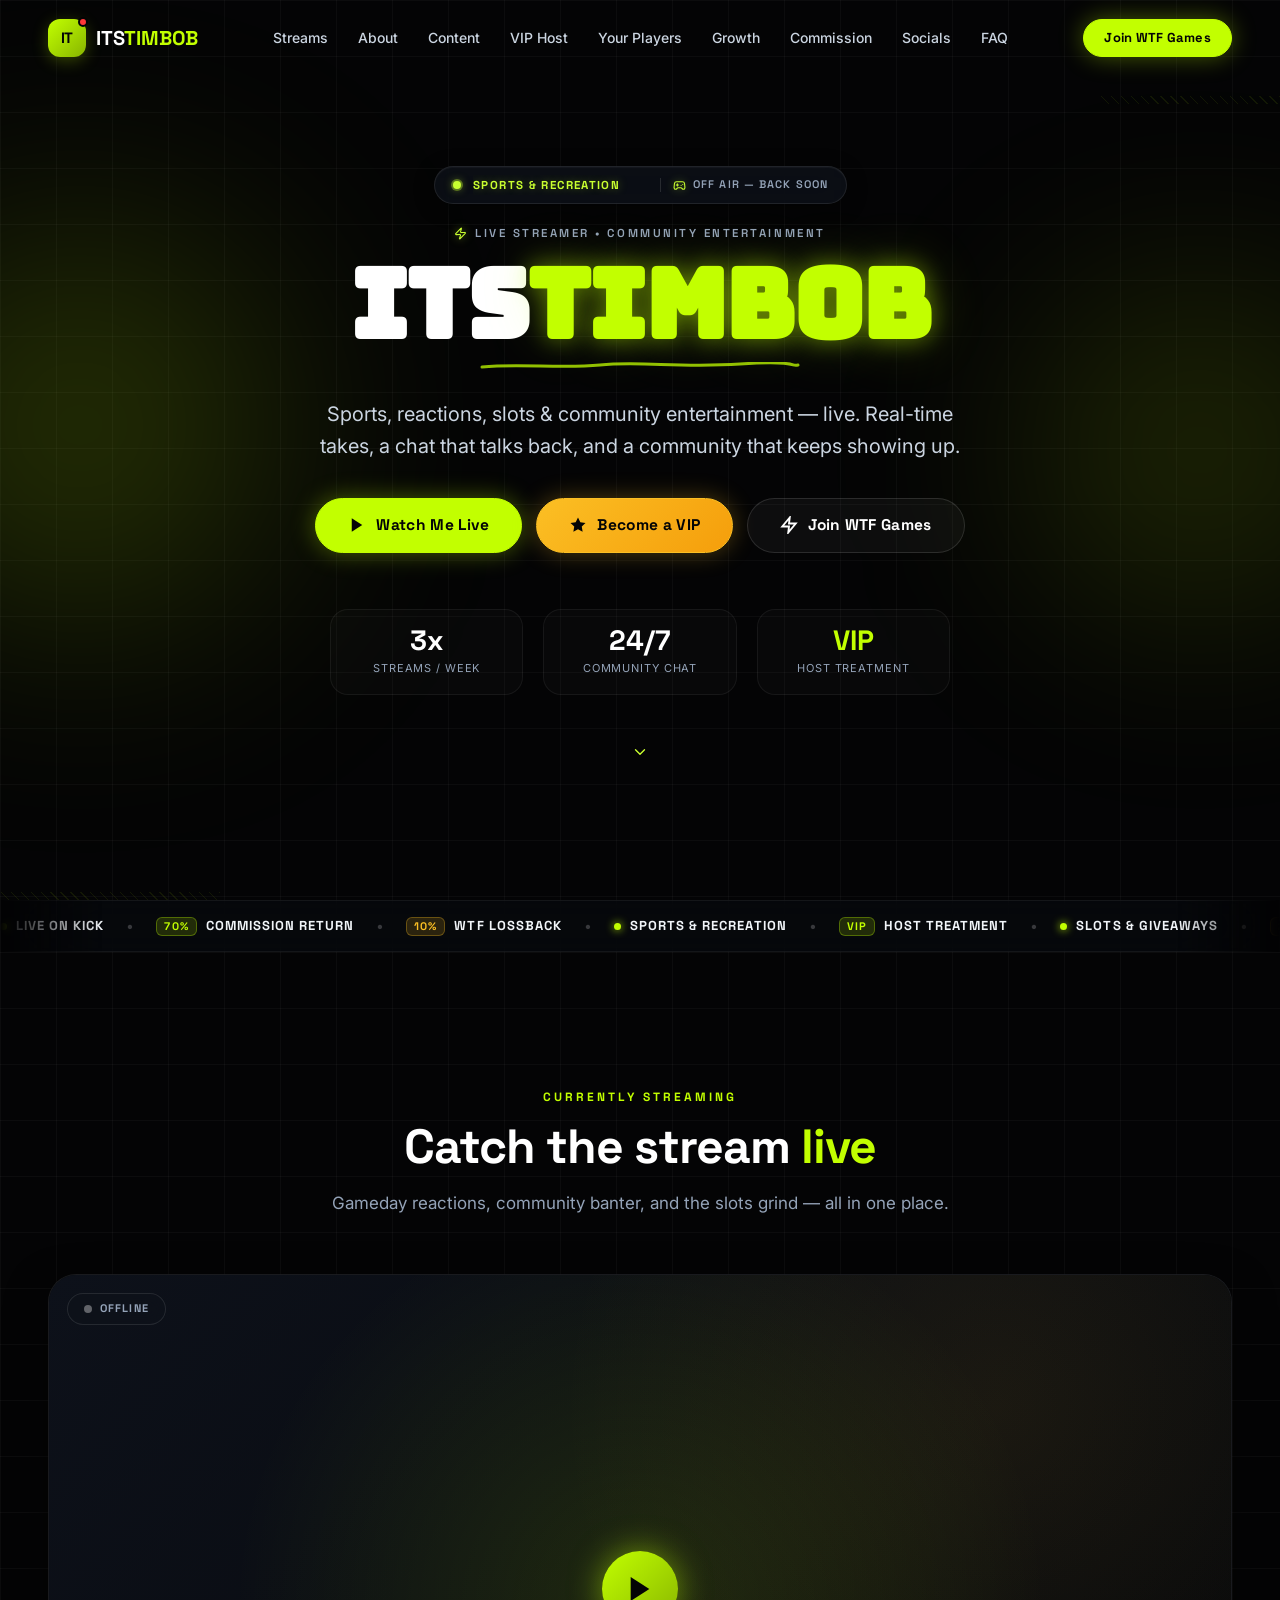
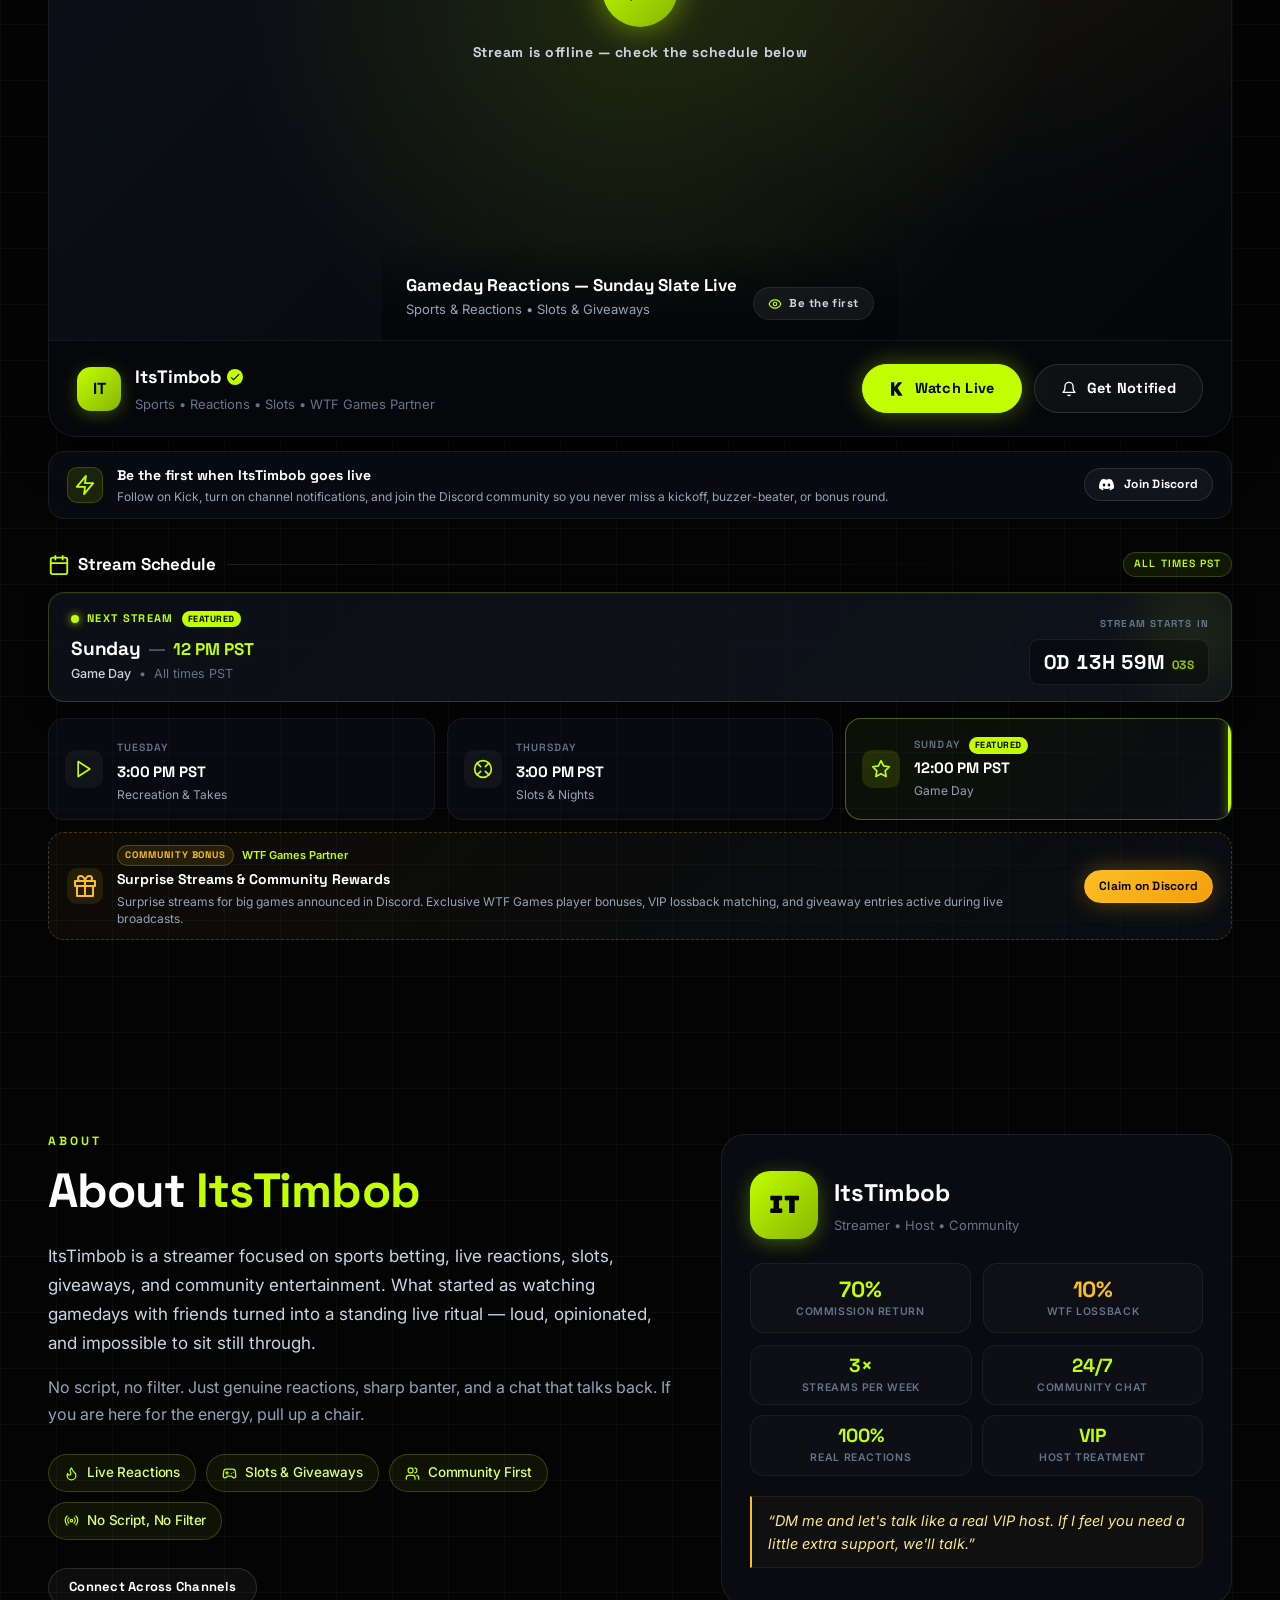
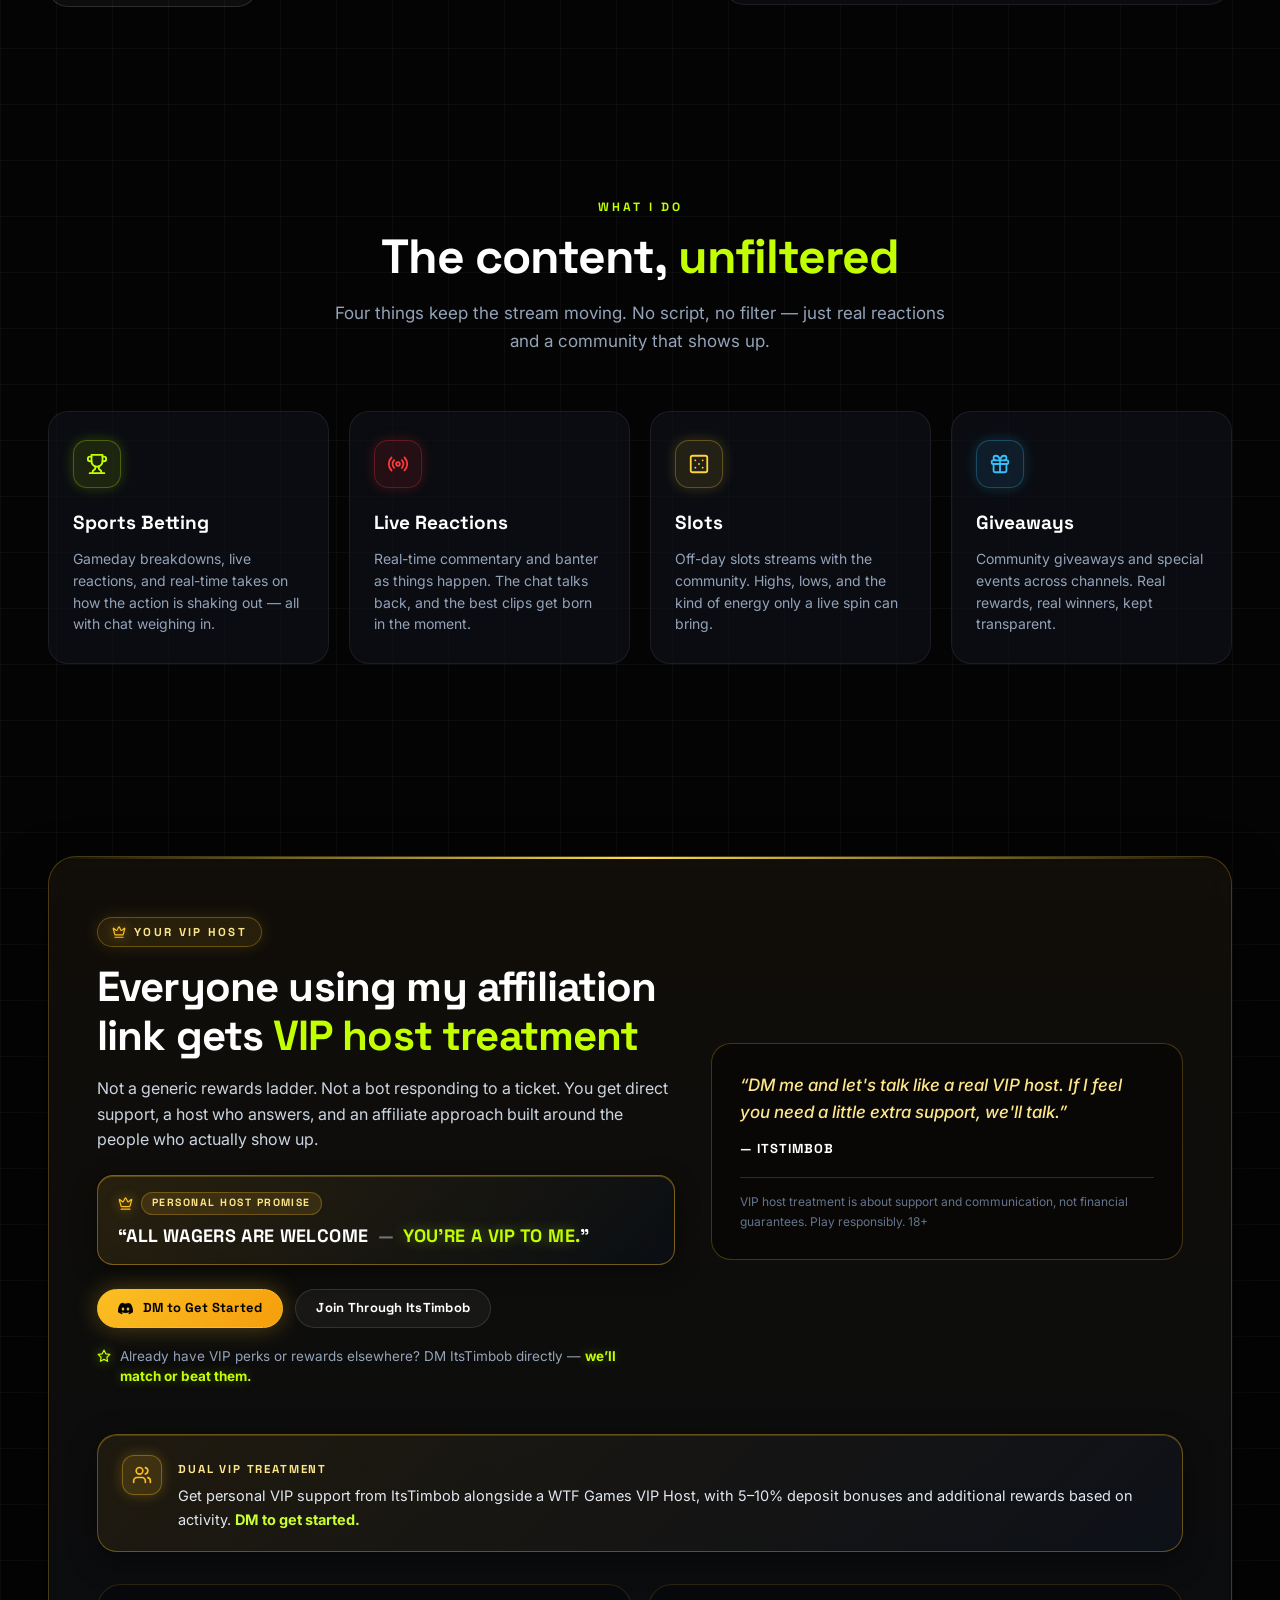
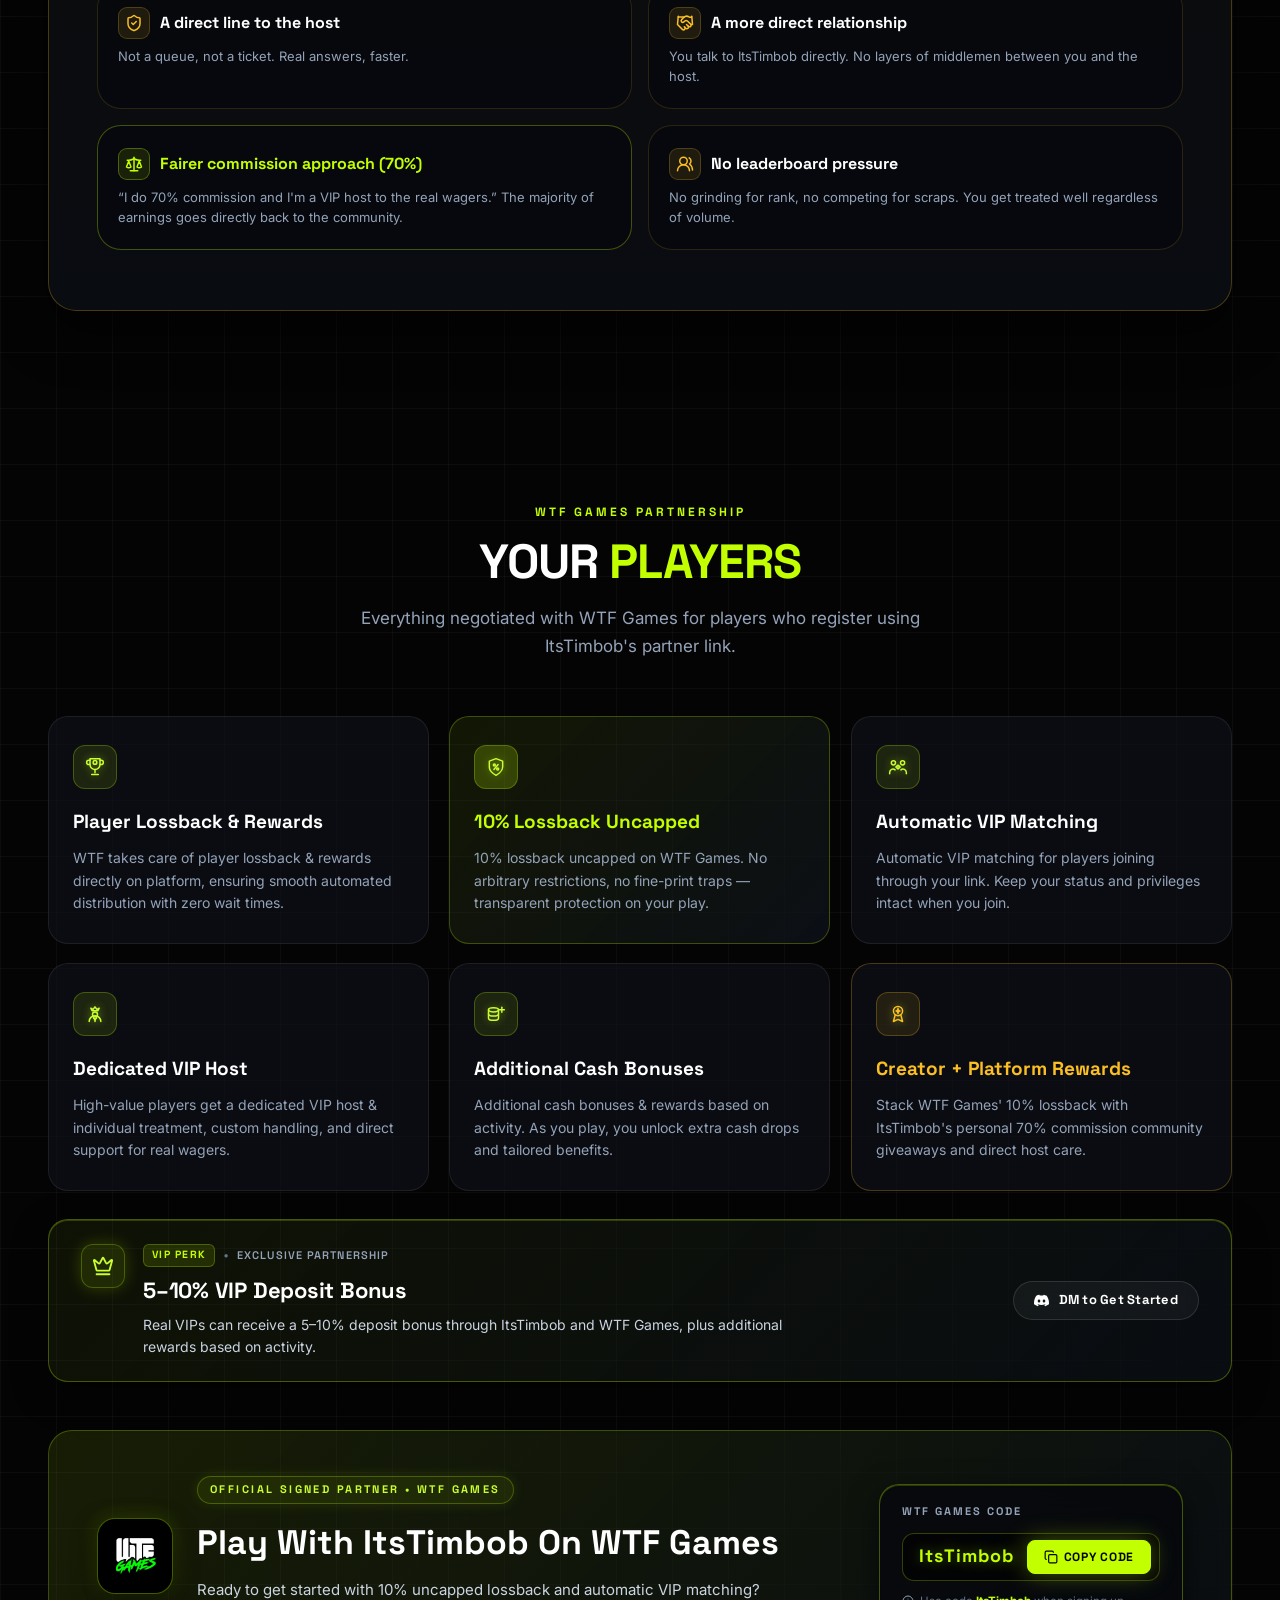
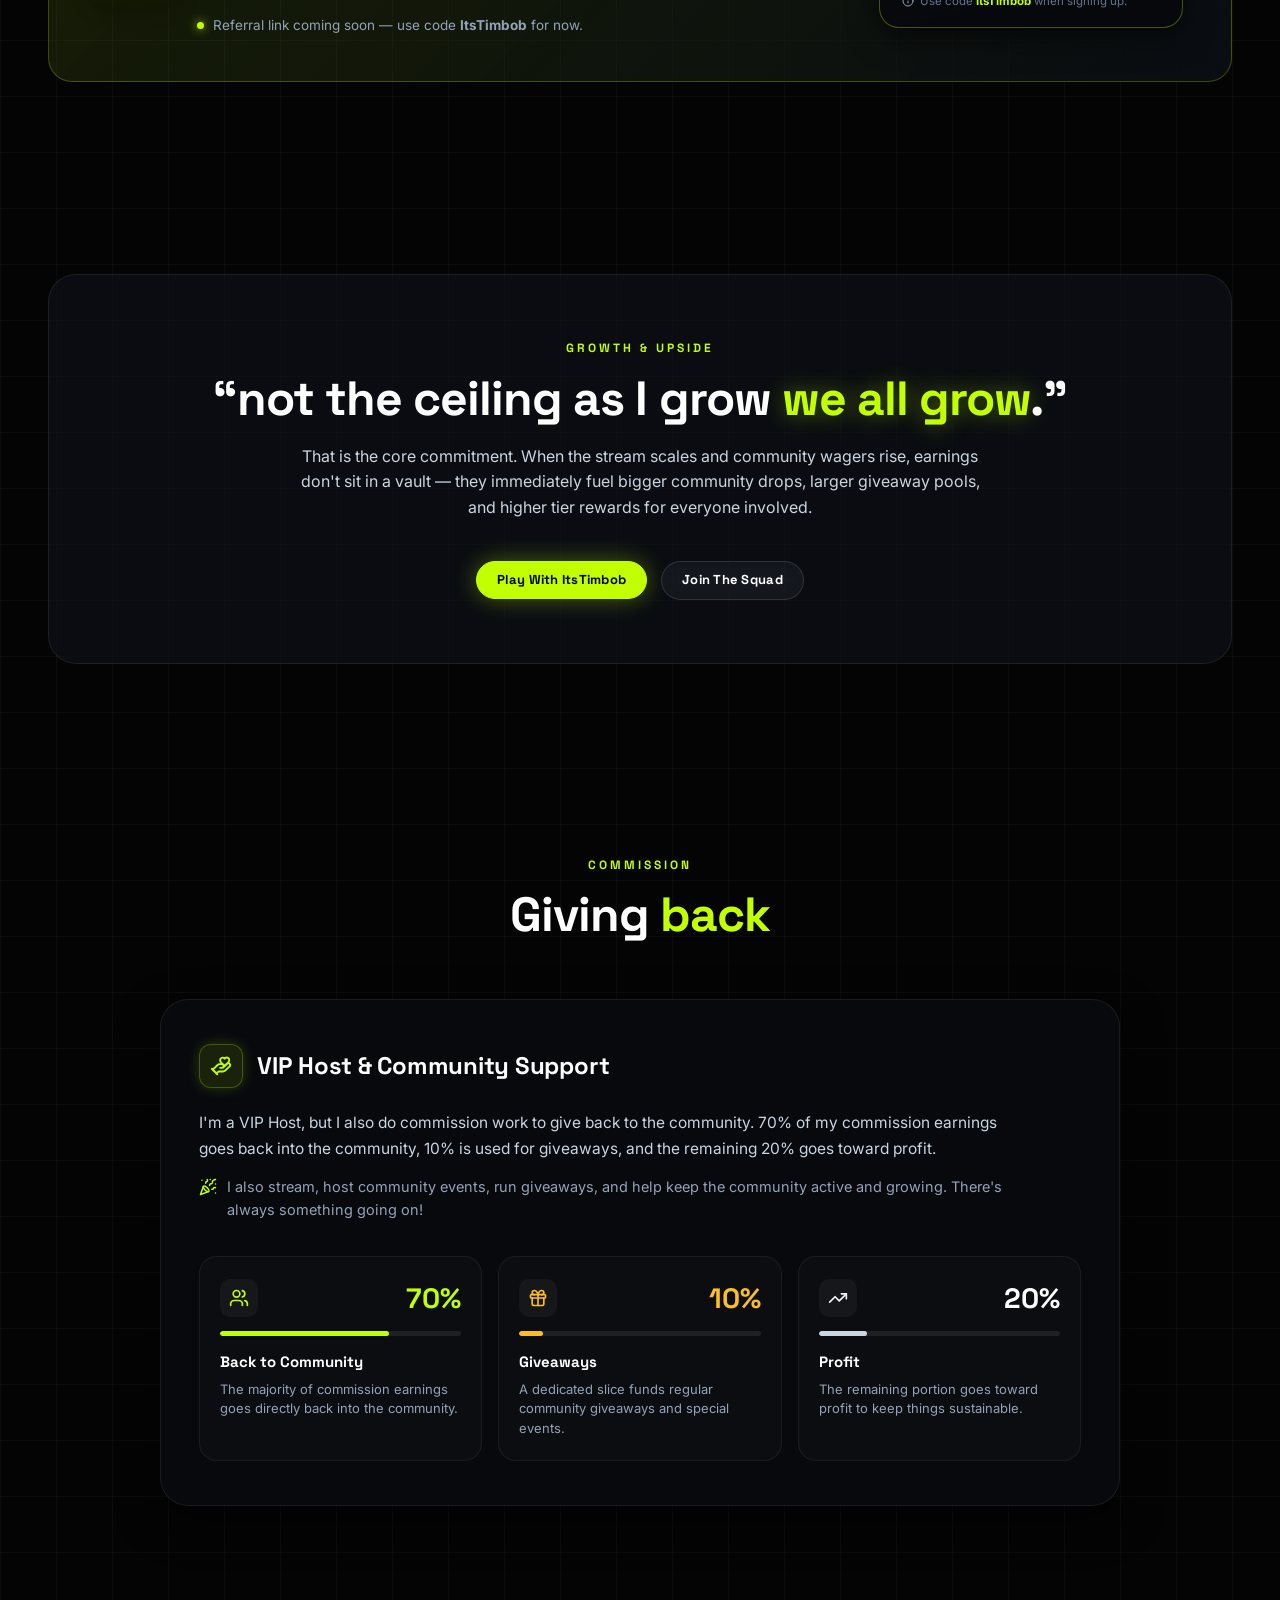
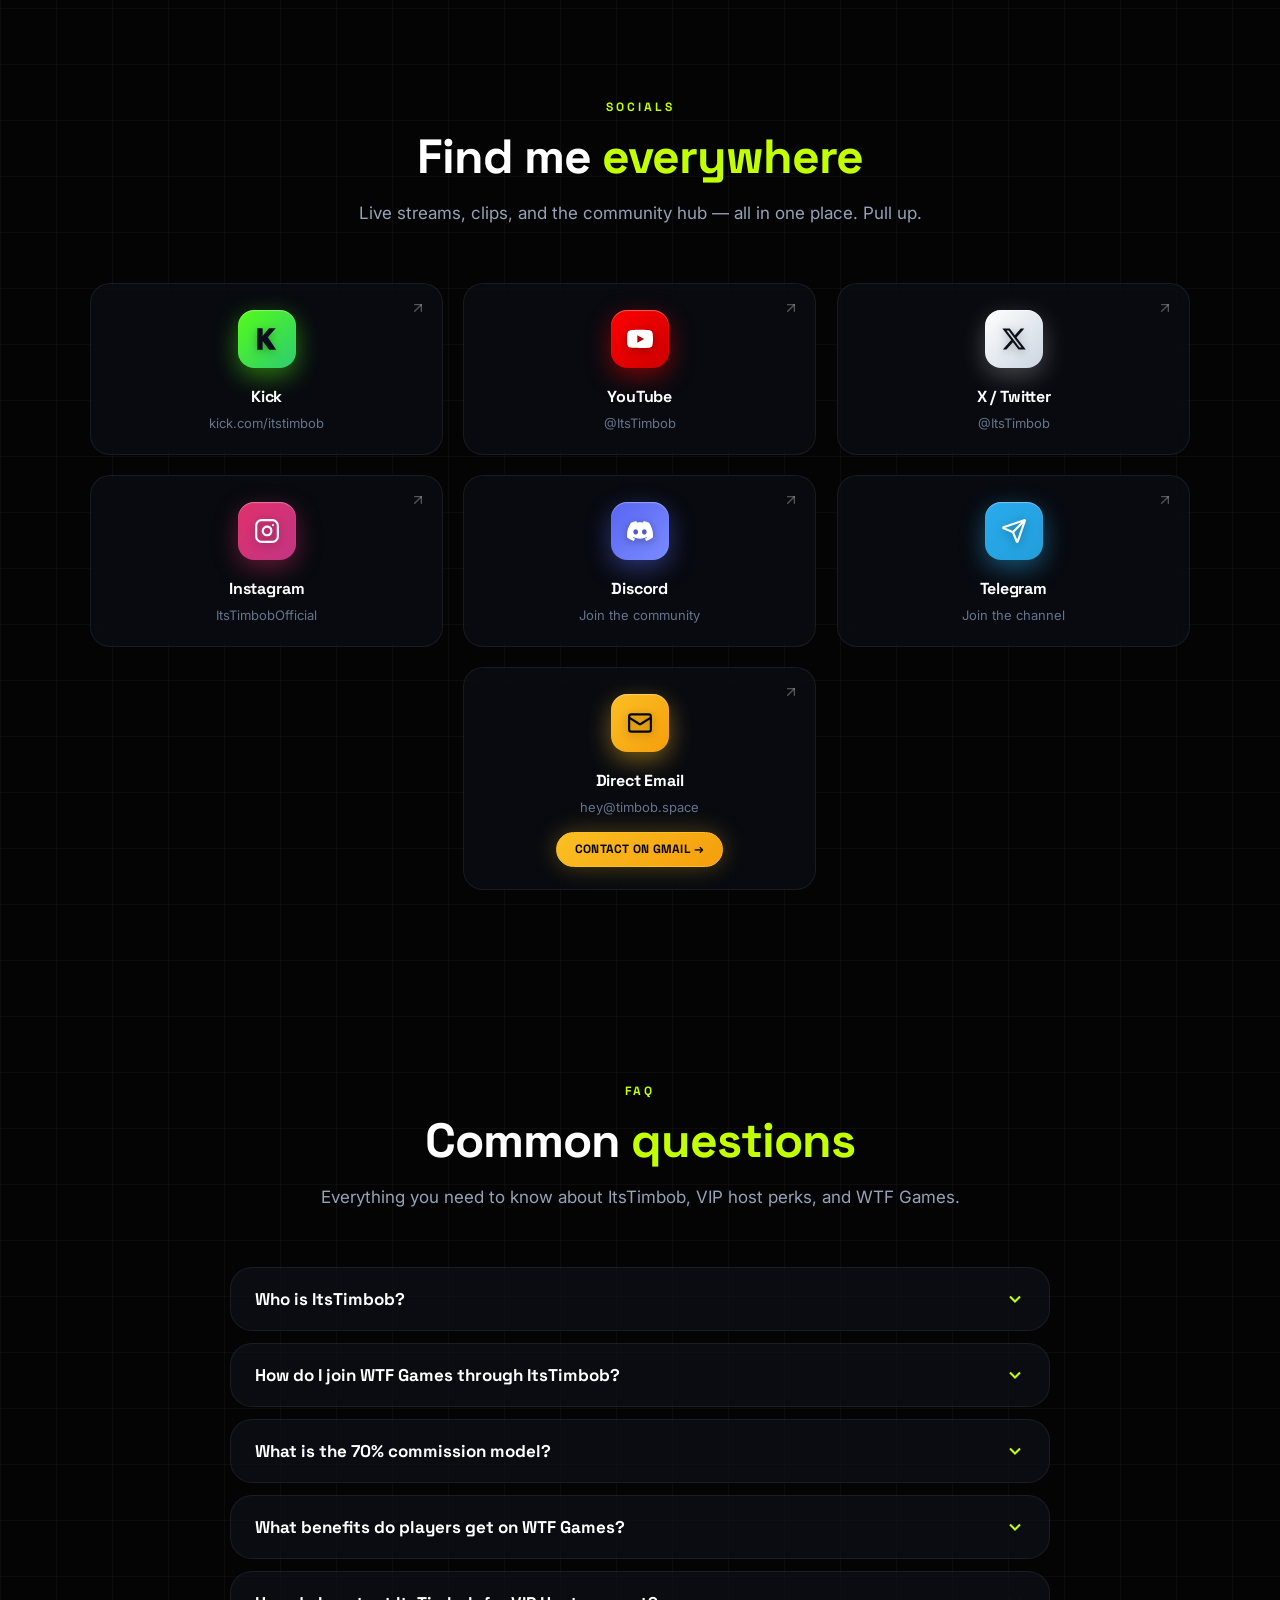
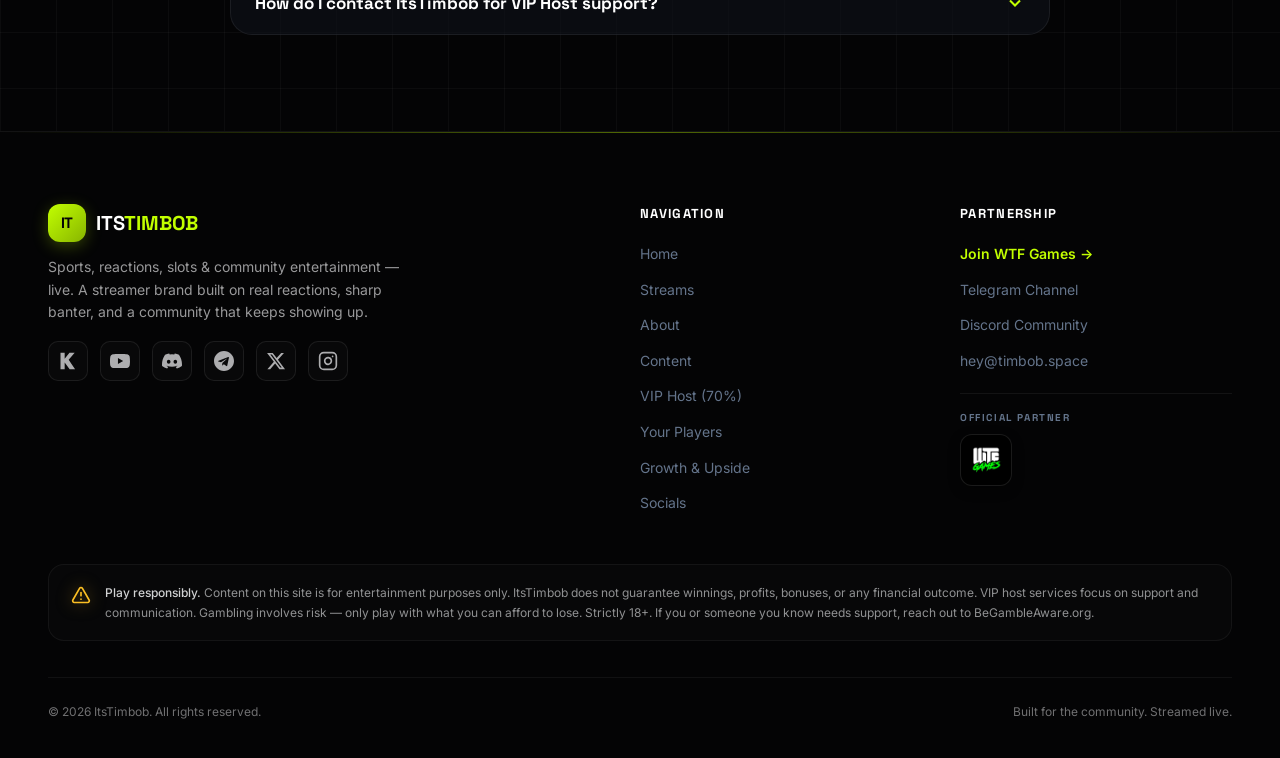
==== commit 1e4a2baa: "Integrate Bob's Instagram account and center desktop contact card" ====
--- a/index.html
+++ b/index.html
@@ -110,6 +110,9 @@
         </a>
         <a href="https://x.com/ItsTimbob" data-config-link="x" style="color: #ffffff;" aria-label="X">
           <svg width="22" height="22" viewBox="0 0 24 24" fill="currentColor"><path d="M18.244 2.25h3.308l-7.227 8.26 8.502 11.24H16.17l-5.214-6.817L4.99 21.75H1.68l7.73-8.835L1.254 2.25H8.08l4.713 6.231zm-1.161 17.52h1.833L7.084 4.126H5.117z"/></svg>
+        </a>
+        <a href="https://www.instagram.com/itstimbobofficial" data-config-link="instagram" style="color: #e1306c;" aria-label="Instagram">
+          <svg width="22" height="22" viewBox="0 0 24 24" fill="none" stroke="currentColor" stroke-width="2" stroke-linecap="round" stroke-linejoin="round"><rect width="20" height="20" x="2" y="2" rx="5" ry="5"></rect><path d="M16 11.37A4 4 0 1 1 12.63 8 4 4 0 0 1 16 11.37z"></path><line x1="17.5" x2="17.51" y1="6.5" y2="6.5"></line></svg>
         </a>
       </div>
     </div>
@@ -1194,6 +1197,21 @@
           </div>
         </a>
 
+        <!-- Instagram -->
+        <a href="https://www.instagram.com/itstimbobofficial" target="_blank" rel="noopener noreferrer" data-config-link="instagram" class="social-card social-card--instagram reveal delay-3">
+          <div class="social-card-ambient" aria-hidden="true"></div>
+          <span class="social-card-arrow" aria-hidden="true">
+            <svg width="16" height="16" viewBox="0 0 24 24" fill="none" stroke="currentColor" stroke-width="2" stroke-linecap="round" stroke-linejoin="round"><path d="M7 7h10v10"></path><path d="M7 17 17 7"></path></svg>
+          </span>
+          <div class="social-card-icon">
+            <svg width="24" height="24" viewBox="0 0 24 24" fill="none" stroke="currentColor" stroke-width="2" stroke-linecap="round" stroke-linejoin="round"><rect width="20" height="20" x="2" y="2" rx="5" ry="5"></rect><path d="M16 11.37A4 4 0 1 1 12.63 8 4 4 0 0 1 16 11.37z"></path><line x1="17.5" x2="17.51" y1="6.5" y2="6.5"></line></svg>
+          </div>
+          <div class="social-card-info">
+            <h5 class="social-card-title">Instagram</h5>
+            <p class="social-card-handle">ItsTimbobOfficial</p>
+          </div>
+        </a>
+
         <!-- Discord -->
         <a href="https://discord.gg/hKkG9NxuEg" target="_blank" rel="noopener noreferrer" data-config-link="discord" class="social-card social-card--discord reveal delay-1">
           <div class="social-card-ambient" aria-hidden="true"></div>
@@ -1362,6 +1380,9 @@
             <a href="https://x.com/ItsTimbob" data-config-link="x" class="footer-social-icon" aria-label="X">
               <svg width="20" height="20" viewBox="0 0 24 24" fill="currentColor"><path d="M18.244 2.25h3.308l-7.227 8.26 8.502 11.24H16.17l-5.214-6.817L4.99 21.75H1.68l7.73-8.835L1.254 2.25H8.08l4.713 6.231zm-1.161 17.52h1.833L7.084 4.126H5.117z"/></svg>
             </a>
+            <a href="https://www.instagram.com/itstimbobofficial" data-config-link="instagram" class="footer-social-icon" aria-label="Instagram">
+              <svg width="20" height="20" viewBox="0 0 24 24" fill="none" stroke="currentColor" stroke-width="2" stroke-linecap="round" stroke-linejoin="round"><rect width="20" height="20" x="2" y="2" rx="5" ry="5"></rect><path d="M16 11.37A4 4 0 1 1 12.63 8 4 4 0 0 1 16 11.37z"></path><line x1="17.5" x2="17.51" y1="6.5" y2="6.5"></line></svg>
+            </a>
           </div>
         </div>
 
--- a/css/styles.css
+++ b/css/styles.css
@@ -3266,6 +3266,9 @@
     grid-template-columns: repeat(3, 1fr);
     gap: 20px;
   }
+  .socials-grid-6 > .social-card:last-child:nth-child(3n + 1) {
+    grid-column: 2;
+  }
 }
 
 .social-card {
@@ -3416,6 +3419,23 @@
 }
 .social-card--youtube:hover .social-card-icon {
   box-shadow: 0 12px 32px rgba(255, 0, 0, 0.7), inset 0 1px 1px rgba(255, 255, 255, 0.5);
+}
+
+/* Instagram -> subtle magenta/rose neon (no rainbow gradient, fits dark palette) */
+.social-card--instagram .social-card-ambient {
+  background: linear-gradient(180deg, #e1306c, transparent);
+}
+.social-card--instagram .social-card-icon {
+  background: linear-gradient(135deg, #e1306c 0%, #c13584 100%);
+  color: #ffffff;
+  box-shadow: 0 8px 24px rgba(225, 48, 108, 0.4), inset 0 1px 1px rgba(255, 255, 255, 0.35);
+}
+.social-card--instagram:hover {
+  border-color: rgba(225, 48, 108, 0.4);
+  box-shadow: 0 16px 36px rgba(0, 0, 0, 0.55), 0 0 24px rgba(225, 48, 108, 0.2);
+}
+.social-card--instagram:hover .social-card-icon {
+  box-shadow: 0 12px 32px rgba(225, 48, 108, 0.65), inset 0 1px 1px rgba(255, 255, 255, 0.5);
 }
 
 /* 3. X / Twitter -> soft white/silver */
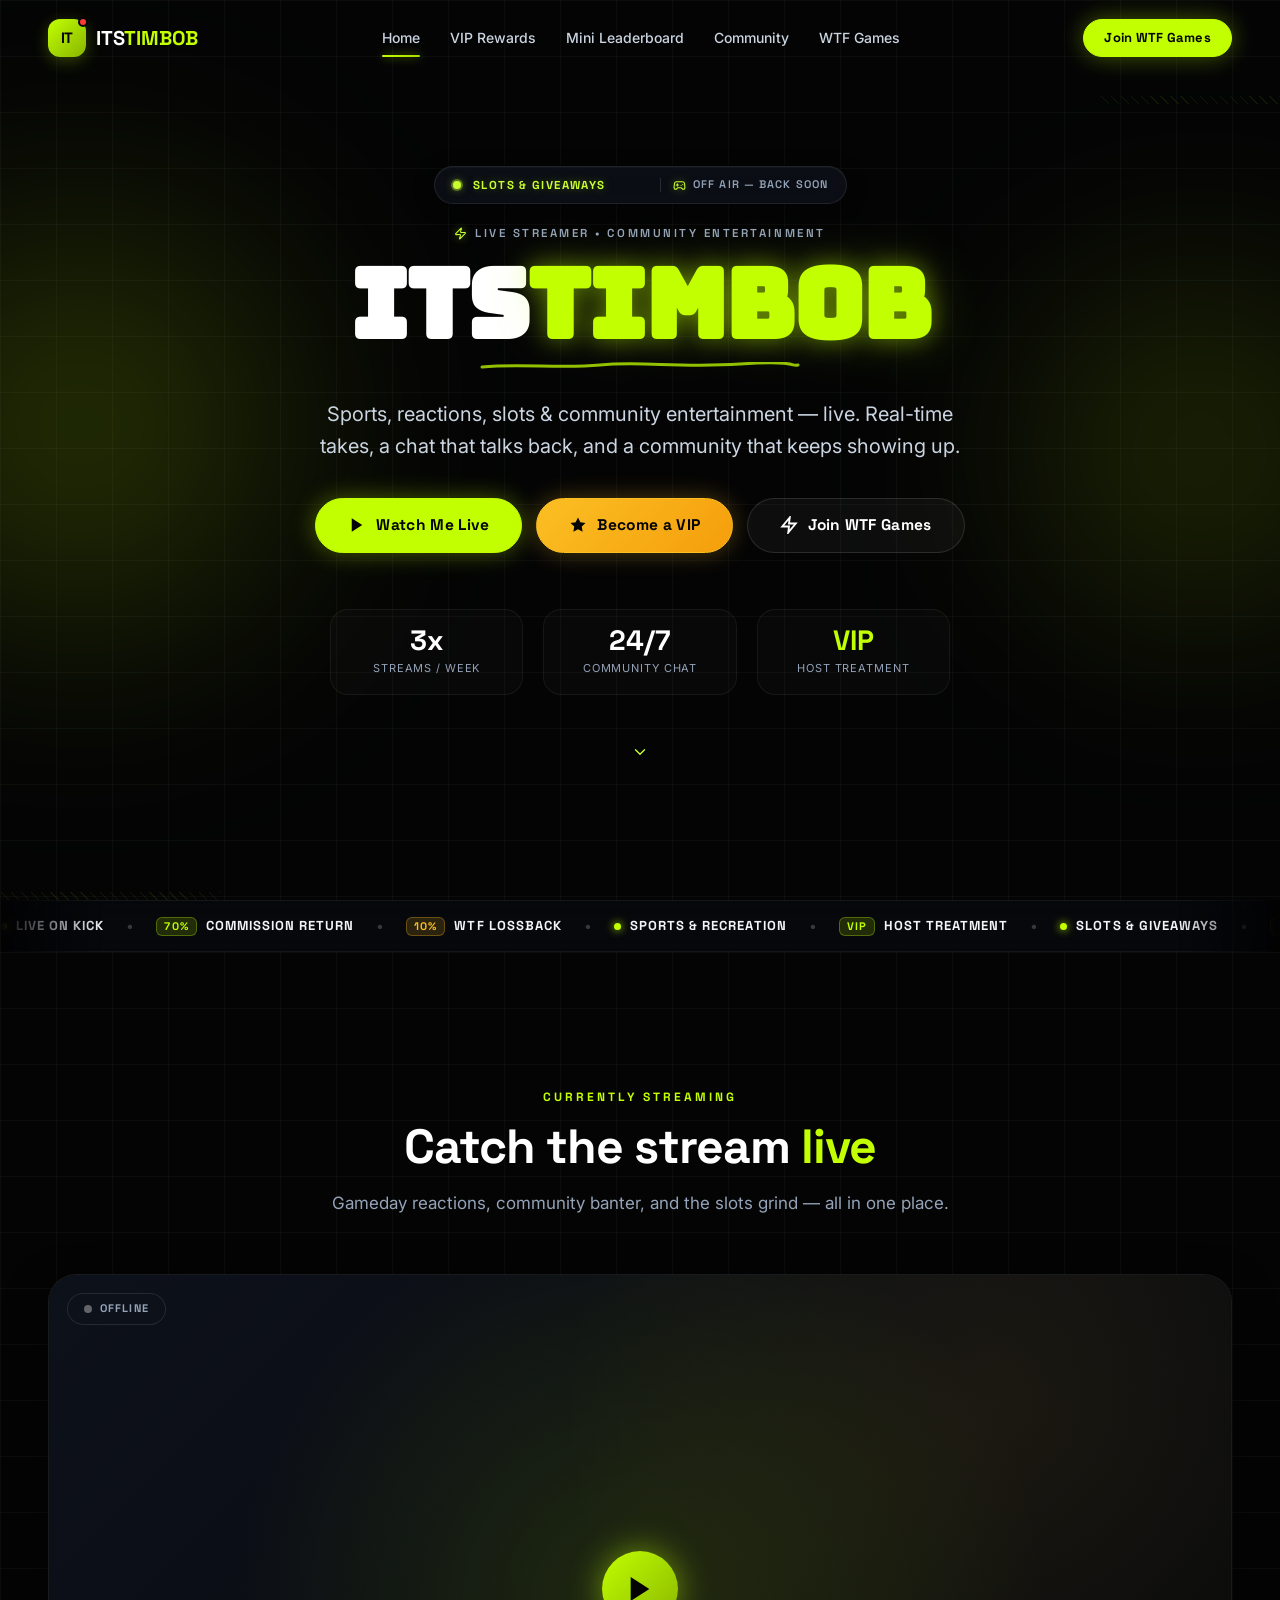
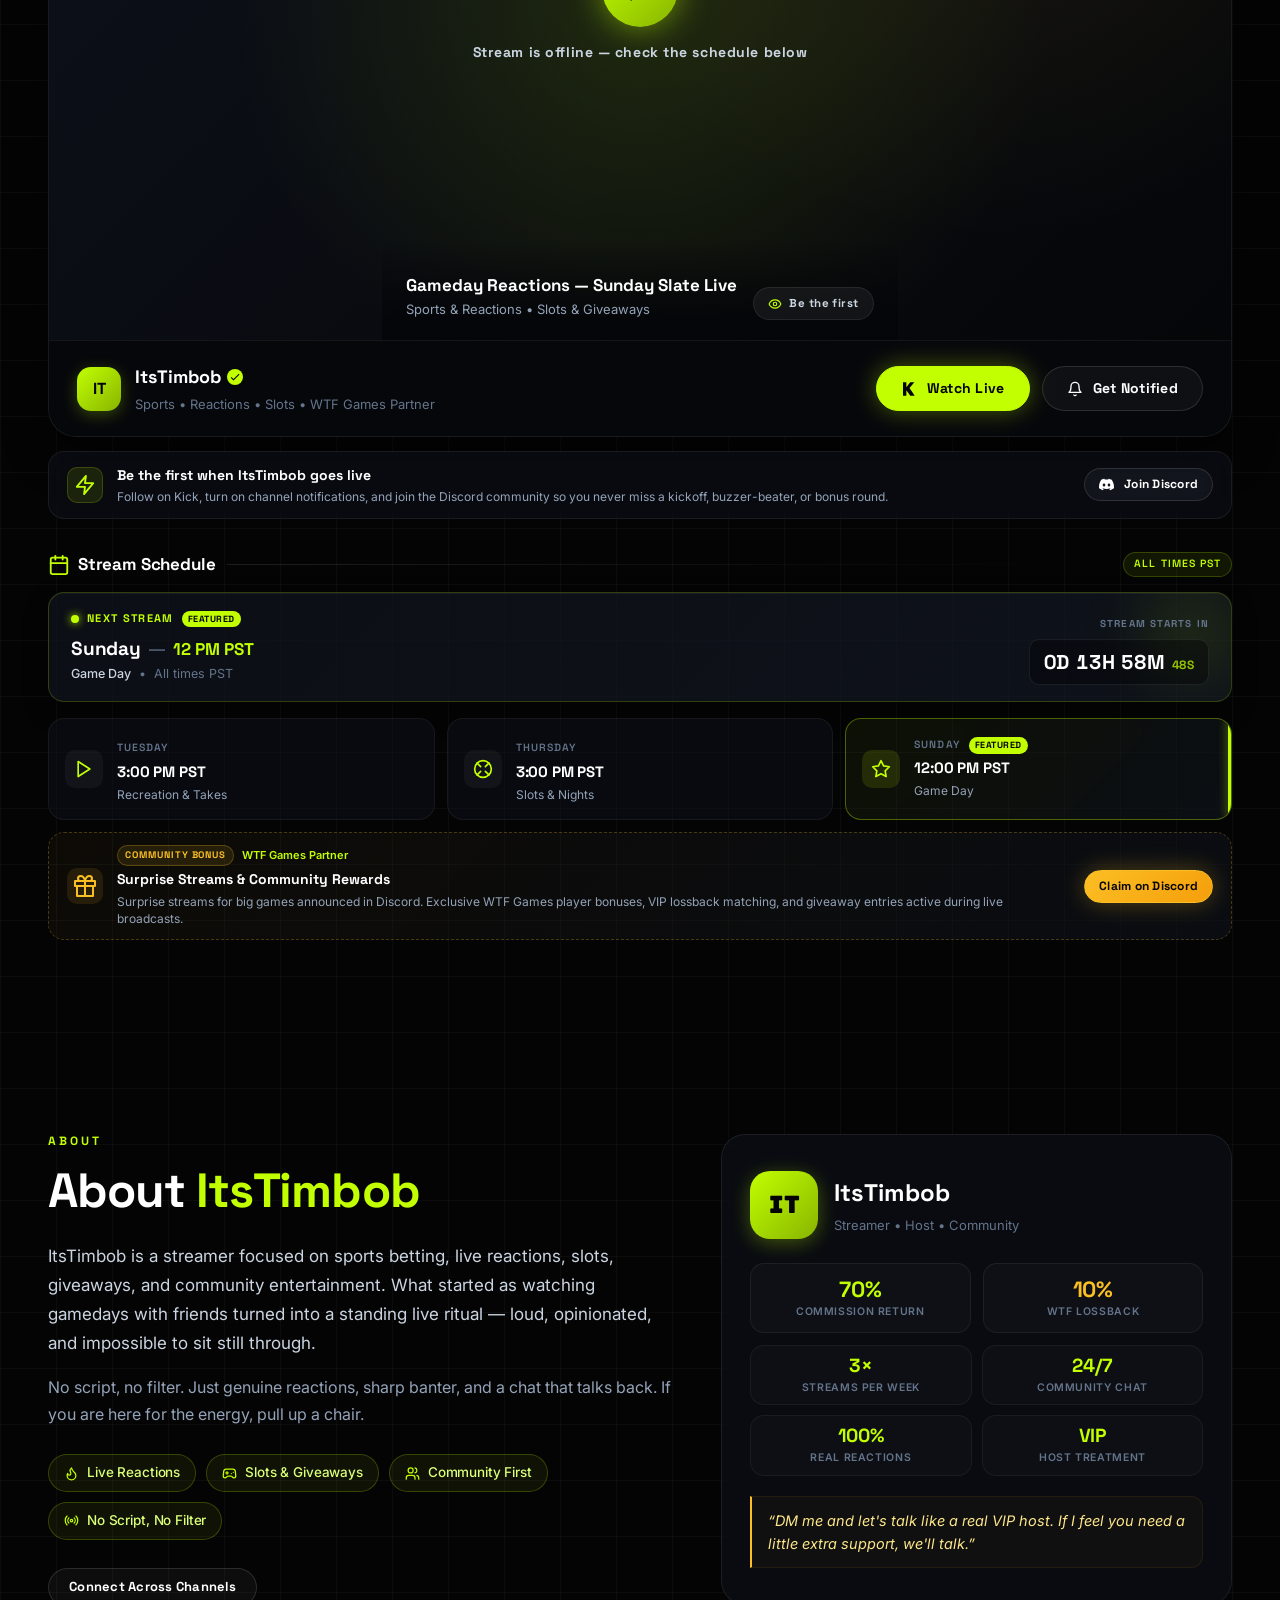
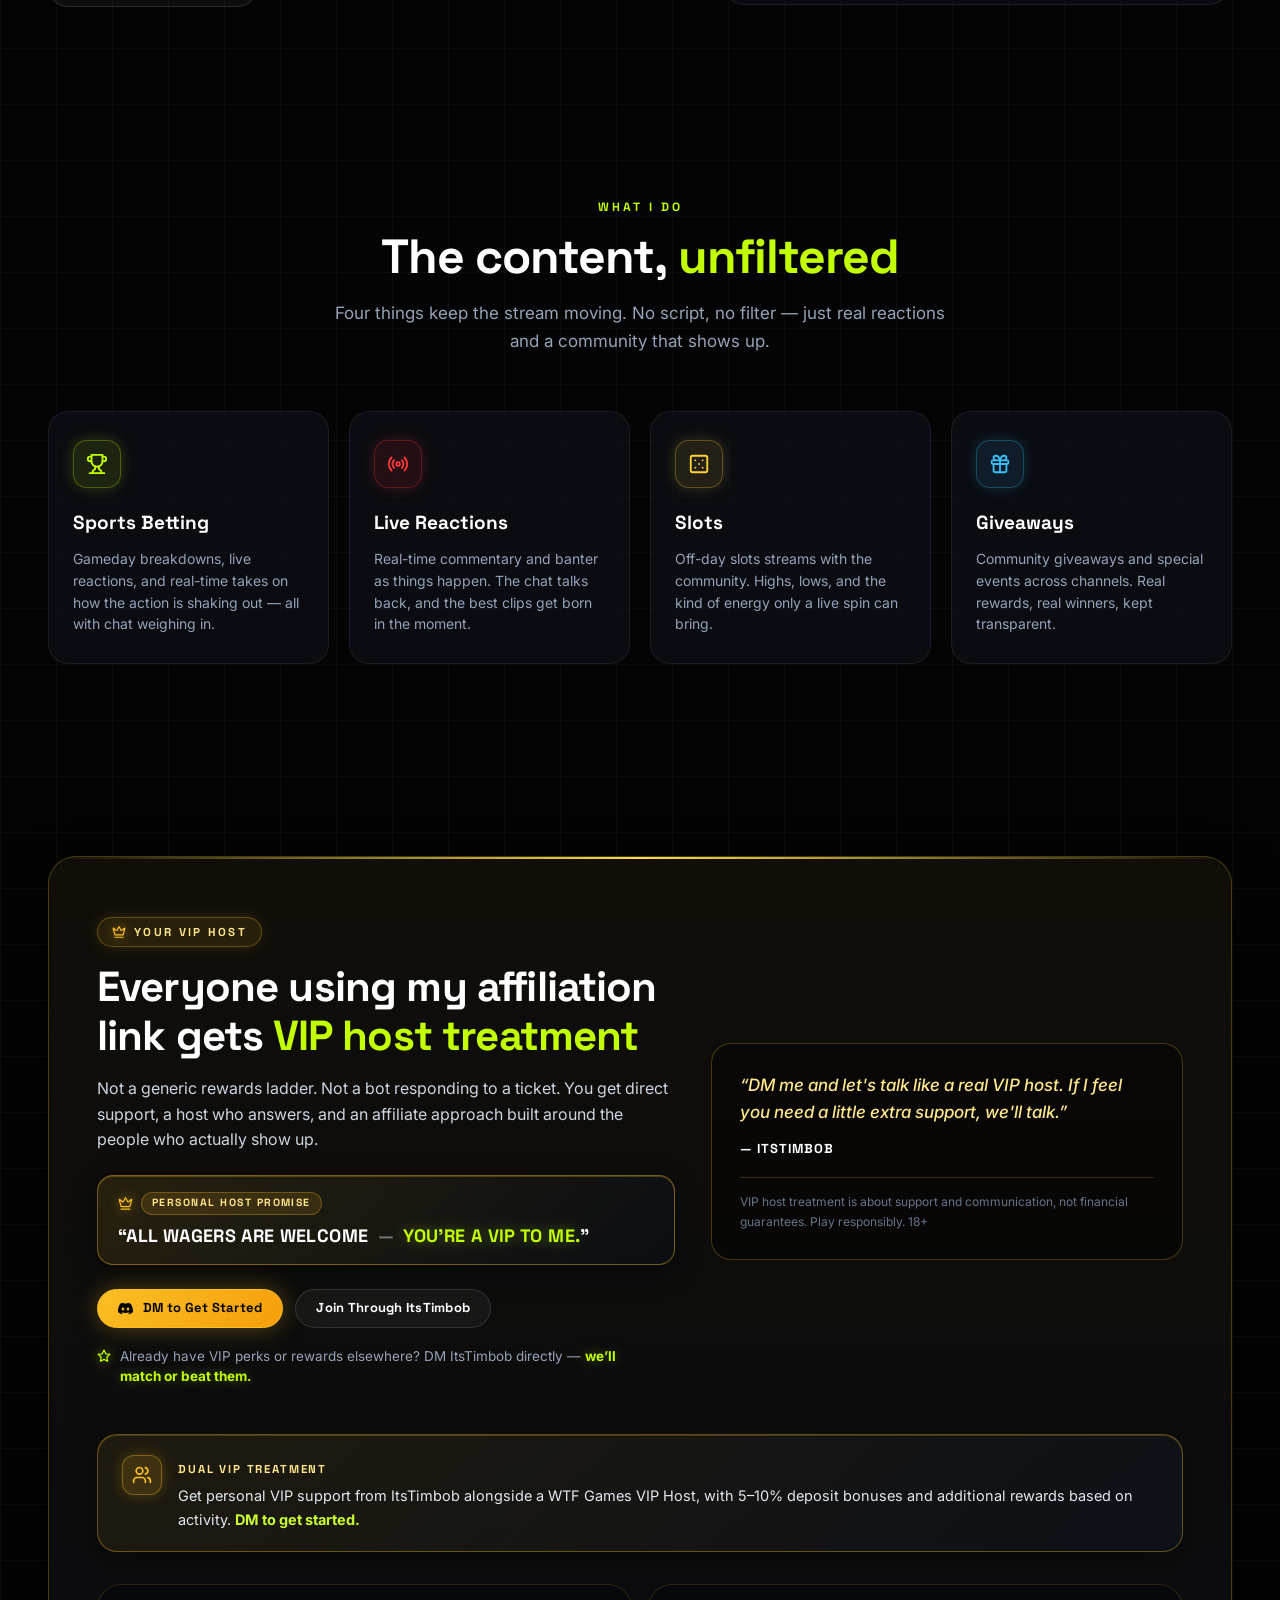
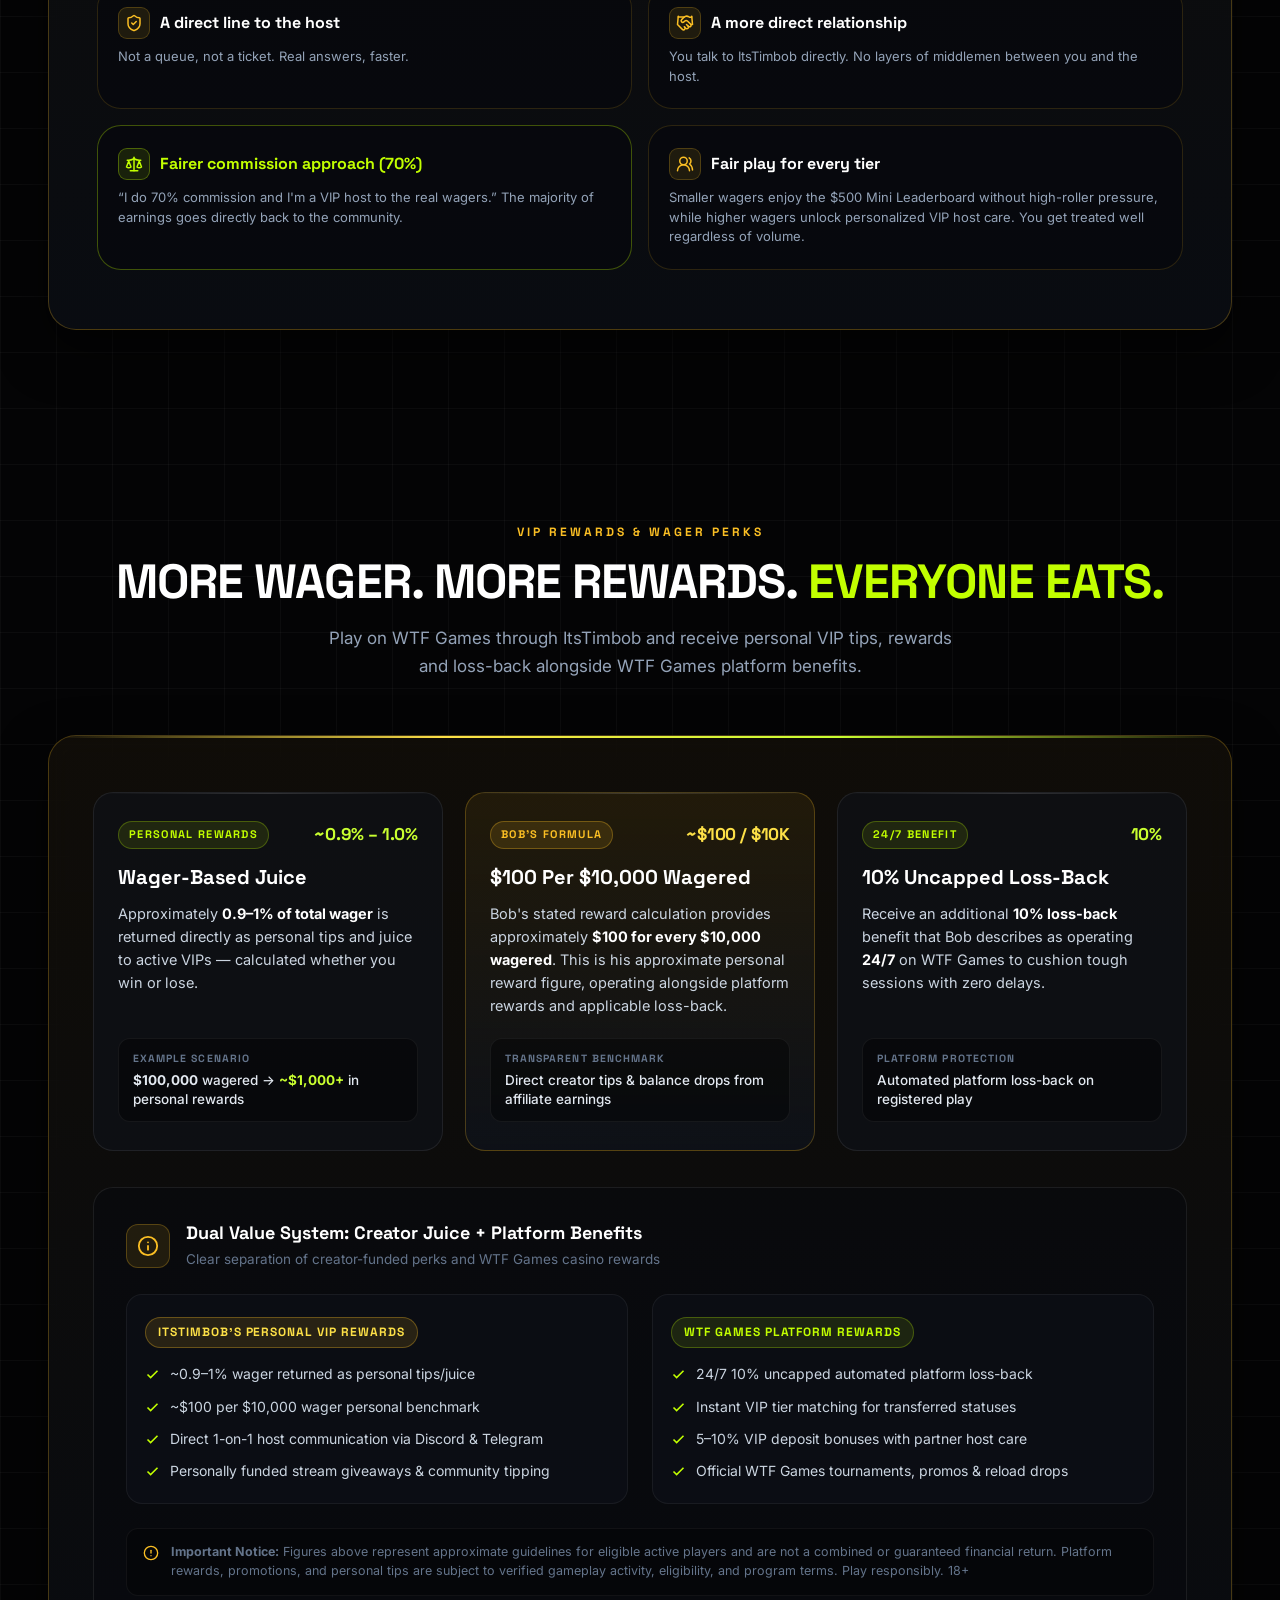
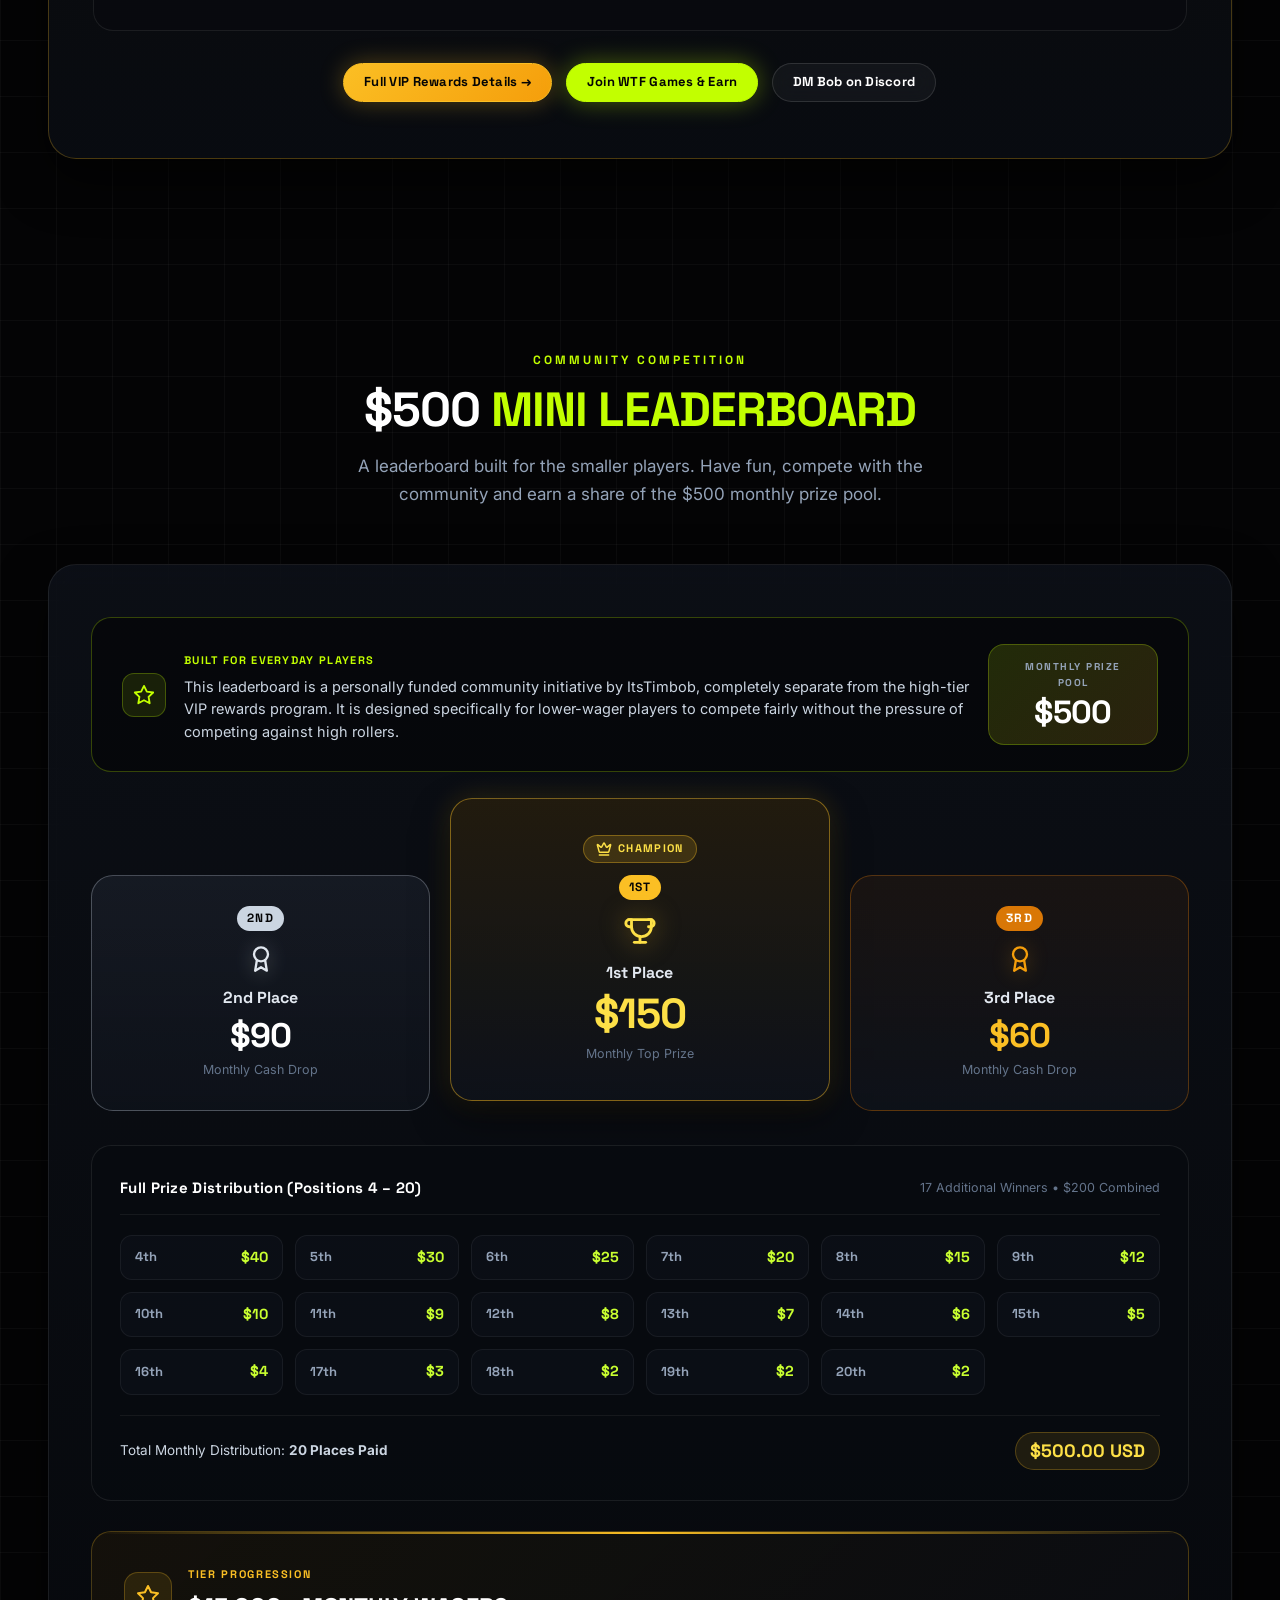
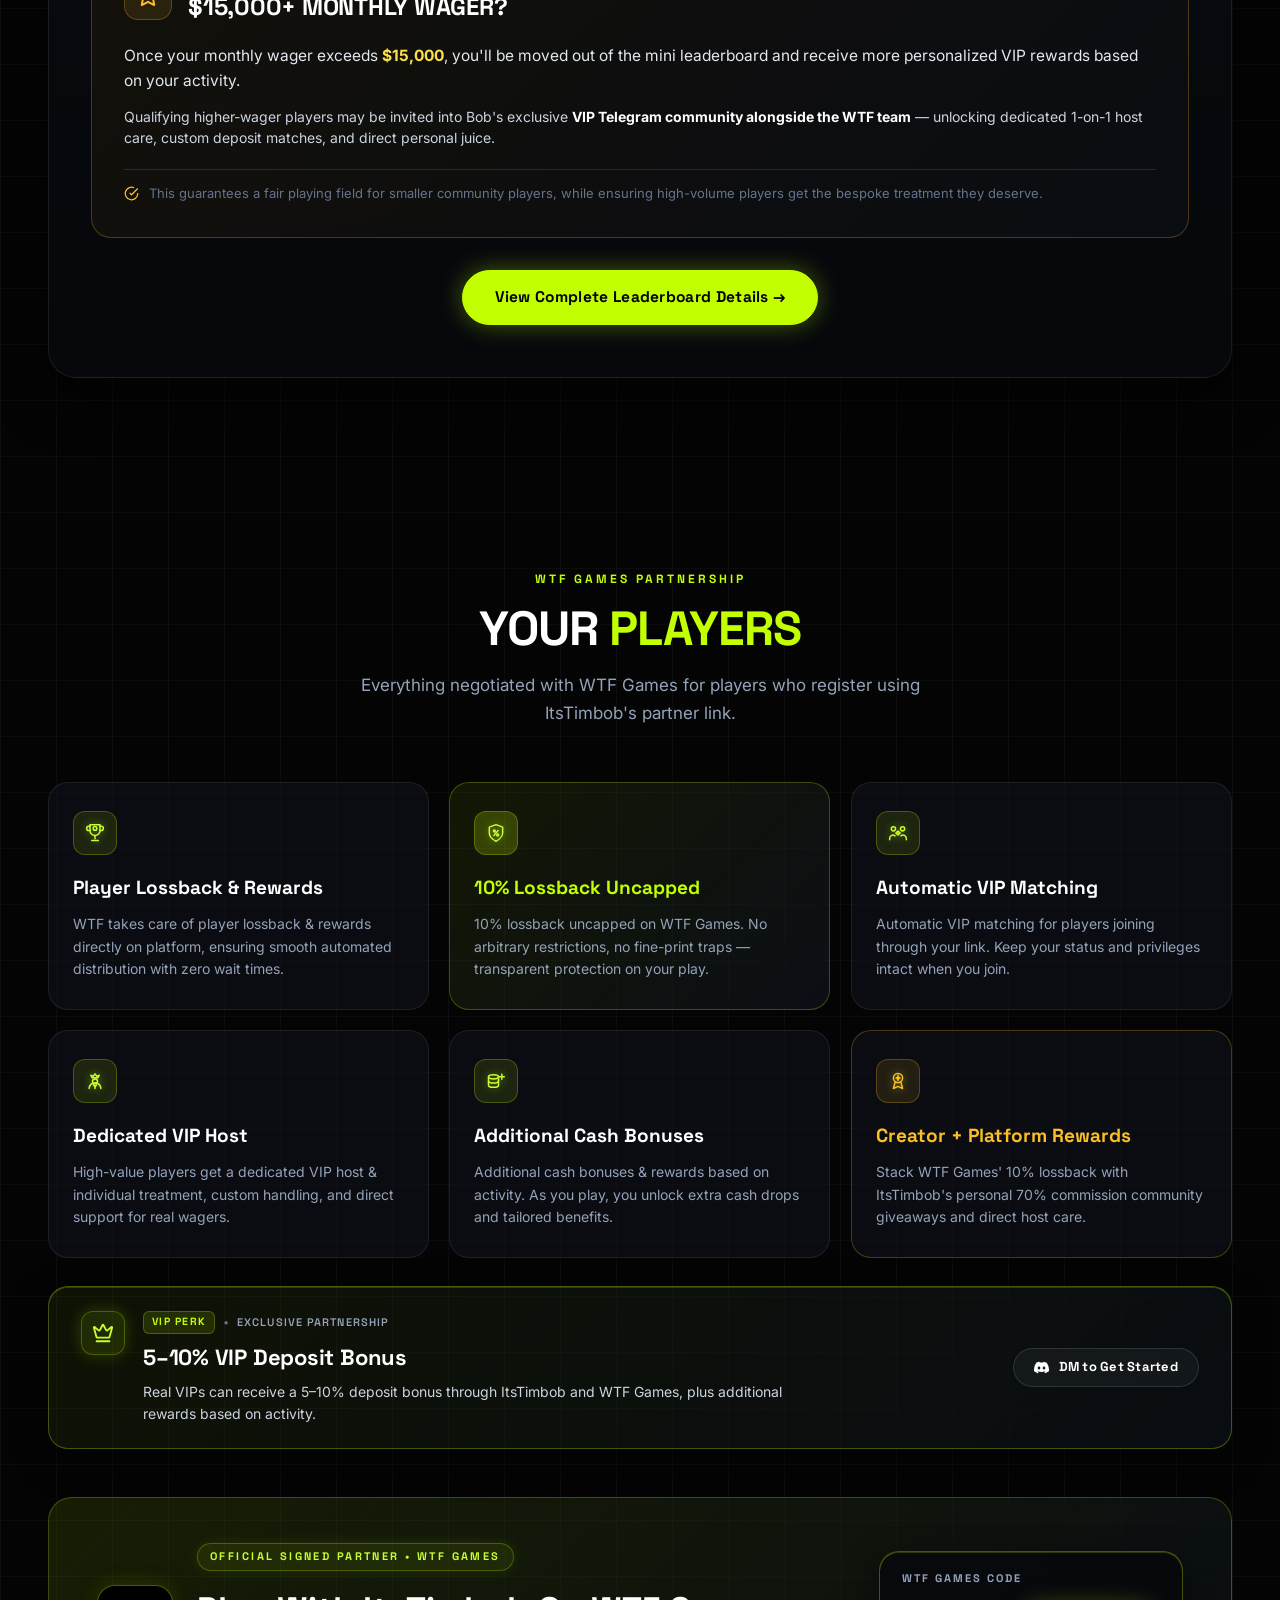
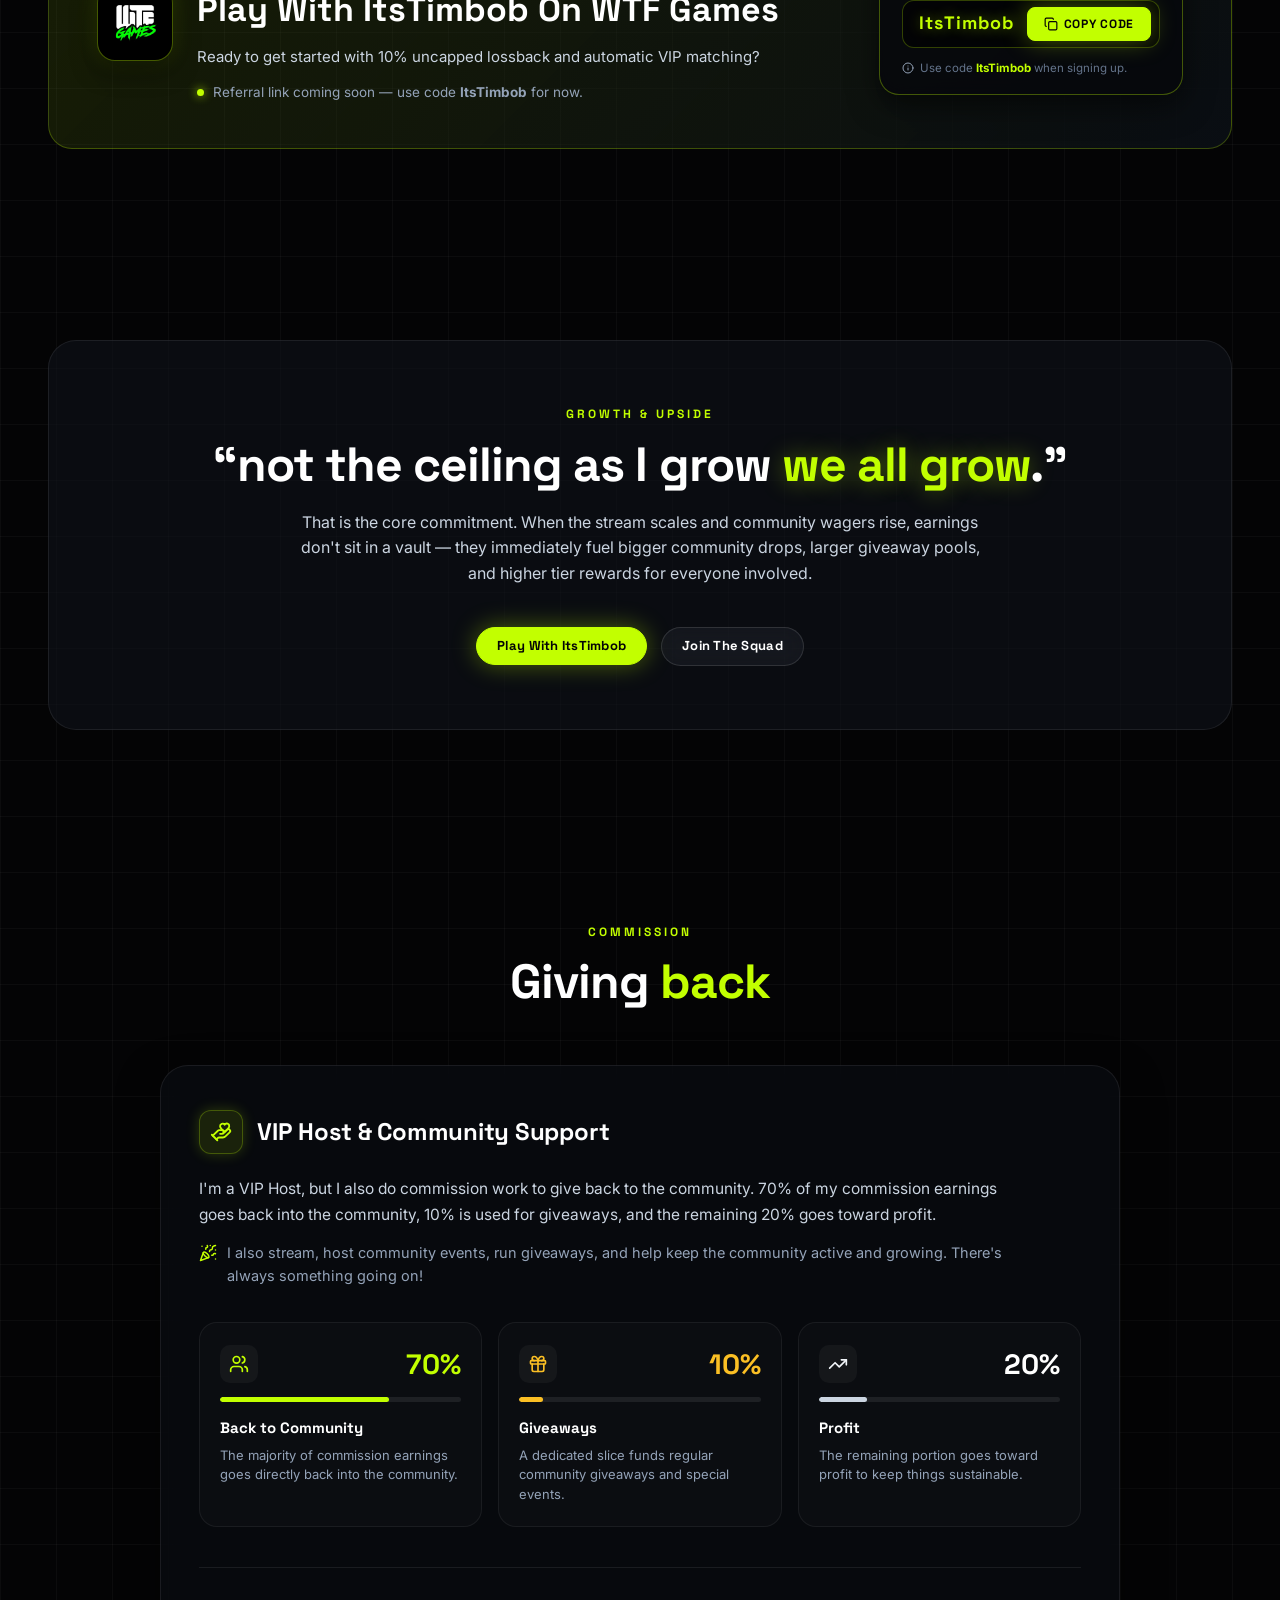
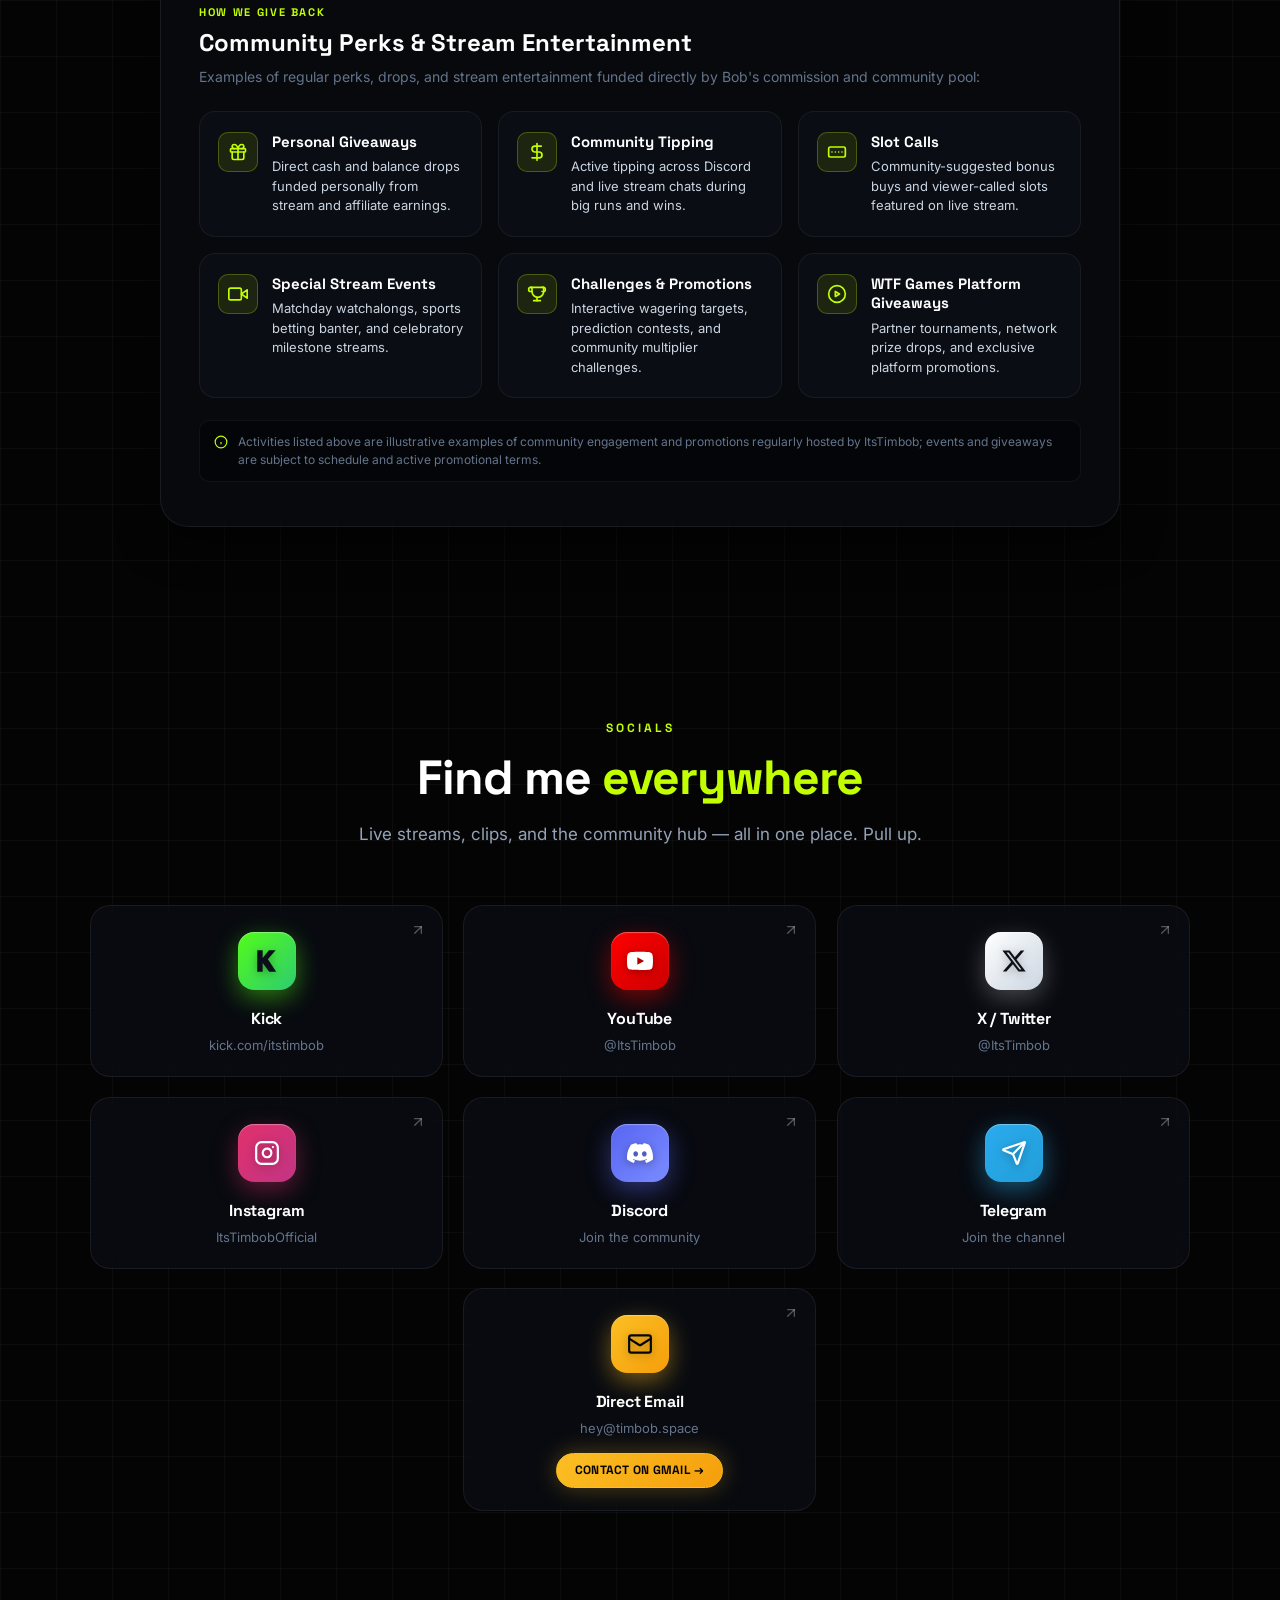
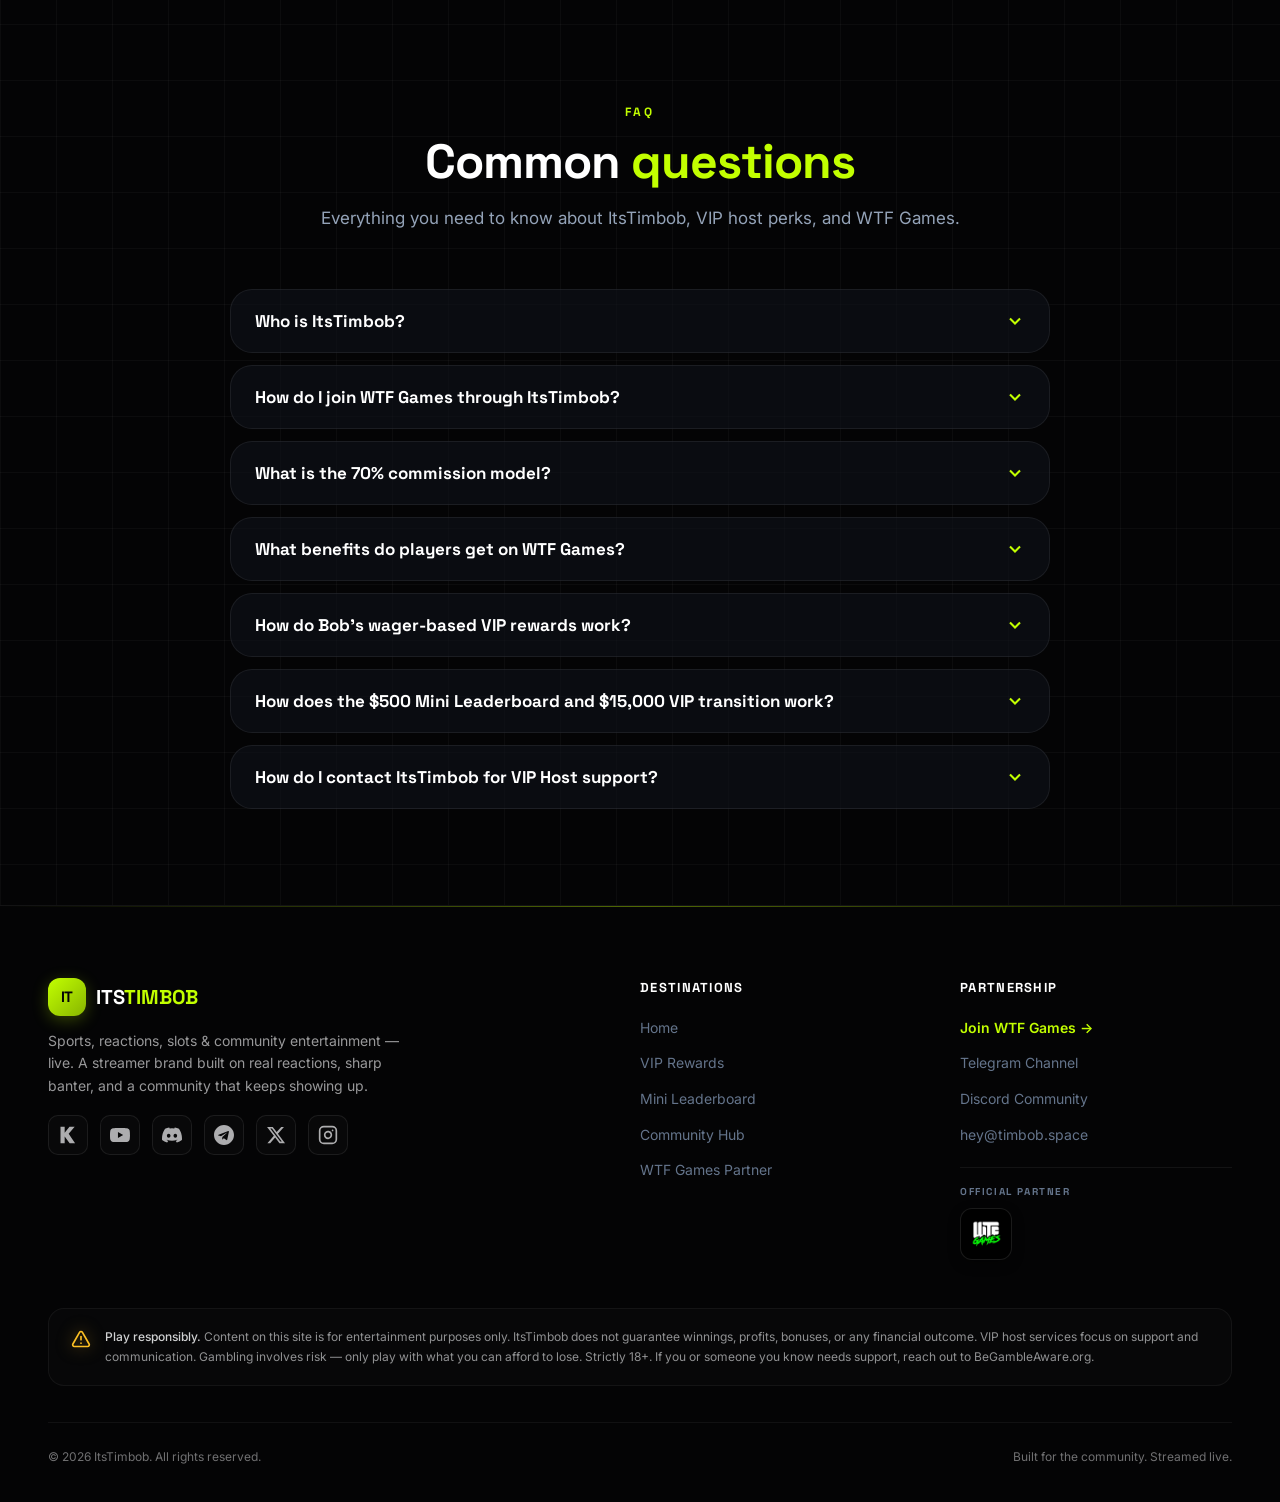
==== commit 25a07bc2: "Complete ItsTimbob website upgrade and premium leaderboard experience" ====
--- a/index.html
+++ b/index.html
@@ -48,15 +48,11 @@
       <!-- Desktop Navigation Menu with Smooth Animated Underlines -->
       <nav aria-label="Main Navigation">
         <ul class="nav-menu">
-          <li><a href="#streams" class="nav-link">Streams<span class="nav-underline"></span></a></li>
-          <li><a href="#about" class="nav-link">About<span class="nav-underline"></span></a></li>
-          <li><a href="#what-i-do" class="nav-link">Content<span class="nav-underline"></span></a></li>
-          <li><a href="#vip-host" class="nav-link">VIP Host<span class="nav-underline"></span></a></li>
-          <li><a href="#your-players" class="nav-link">Your Players<span class="nav-underline"></span></a></li>
-          <li><a href="#growth" class="nav-link">Growth<span class="nav-underline"></span></a></li>
-          <li><a href="#commission" class="nav-link">Commission<span class="nav-underline"></span></a></li>
-          <li><a href="#socials" class="nav-link">Socials<span class="nav-underline"></span></a></li>
-          <li><a href="#faq" class="nav-link">FAQ<span class="nav-underline"></span></a></li>
+          <li><a href="/" class="nav-link active">Home<span class="nav-underline"></span></a></li>
+          <li><a href="/vip" class="nav-link">VIP Rewards<span class="nav-underline"></span></a></li>
+          <li><a href="/leaderboard" class="nav-link">Mini Leaderboard<span class="nav-underline"></span></a></li>
+          <li><a href="/community" class="nav-link">Community<span class="nav-underline"></span></a></li>
+          <li><a href="/wtf" class="nav-link">WTF Games<span class="nav-underline"></span></a></li>
         </ul>
       </nav>
 
@@ -79,16 +75,11 @@
   <div class="mobile-drawer-backdrop" id="mobileBackdrop"></div>
   <aside class="mobile-drawer" id="mobileDrawer" aria-label="Mobile Navigation">
     <ul class="mobile-nav-list">
-      <li><a href="#home" class="mobile-nav-link"><span>Home</span> <span>&rarr;</span></a></li>
-      <li><a href="#streams" class="mobile-nav-link"><span>Streams</span> <span>&rarr;</span></a></li>
-      <li><a href="#about" class="mobile-nav-link"><span>About</span> <span>&rarr;</span></a></li>
-      <li><a href="#what-i-do" class="mobile-nav-link"><span>What I Do</span> <span>&rarr;</span></a></li>
-      <li><a href="#vip-host" class="mobile-nav-link"><span>VIP Host (70%)</span> <span>&rarr;</span></a></li>
-      <li><a href="#your-players" class="mobile-nav-link"><span>Your Players (WTF)</span> <span>&rarr;</span></a></li>
-      <li><a href="#growth" class="mobile-nav-link"><span>Growth &amp; Upside</span> <span>&rarr;</span></a></li>
-      <li><a href="#commission" class="mobile-nav-link"><span>Commission</span> <span>&rarr;</span></a></li>
-      <li><a href="#socials" class="mobile-nav-link"><span>Socials</span> <span>&rarr;</span></a></li>
-      <li><a href="#faq" class="mobile-nav-link"><span>FAQ</span> <span>&rarr;</span></a></li>
+      <li><a href="/" class="mobile-nav-link active"><span>Home</span> <span>&rarr;</span></a></li>
+      <li><a href="/vip" class="mobile-nav-link"><span>VIP Rewards</span> <span>&rarr;</span></a></li>
+      <li><a href="/leaderboard" class="mobile-nav-link"><span>Mini Leaderboard</span> <span>&rarr;</span></a></li>
+      <li><a href="/community" class="mobile-nav-link"><span>Community</span> <span>&rarr;</span></a></li>
+      <li><a href="/wtf" class="mobile-nav-link"><span>WTF Games</span> <span>&rarr;</span></a></li>
     </ul>
 
     <div class="mobile-drawer-footer">
@@ -835,11 +826,318 @@
                   <path d="M22 20c0-3.37-2-6.5-4-8a5 5 0 0 0-.45-8.3"></path>
                 </svg>
               </span>
-              No leaderboard pressure
+              Fair play for every tier
             </h5>
-            <p>No grinding for rank, no competing for scraps. You get treated well regardless of volume.</p>
-          </div>
-
+            <p>Smaller wagers enjoy the $500 Mini Leaderboard without high-roller pressure, while higher wagers unlock personalized VIP host care. You get treated well regardless of volume.</p>
+          </div>
+
+        </div>
+
+      </div>
+
+    </div>
+  </section>
+
+  <!-- ==========================================================================
+       VIP REWARDS & WAGER BENEFITS SECTION
+       ========================================================================== -->
+  <section class="section" id="vip-rewards">
+    <div class="container">
+      
+      <div class="section-header center reveal">
+        <span class="section-eyebrow gold">VIP Rewards &amp; Wager Perks</span>
+        <h2 class="section-title">MORE WAGER. MORE REWARDS. <span>EVERYONE EATS.</span></h2>
+        <p class="section-subtitle">
+          Play on WTF Games through ItsTimbob and receive personal VIP tips, rewards and loss-back alongside WTF Games platform benefits.
+        </p>
+      </div>
+
+      <div class="vip-rewards-box reveal delay-1">
+        
+        <!-- 3 Core Reward Pillars -->
+        <div class="rewards-pillars-grid">
+          
+          <!-- Pillar 1: Personal Wager Rewards (~0.9–1%) -->
+          <div class="reward-pillar-card reveal delay-1">
+            <div class="reward-pillar-badge-row">
+              <span class="reward-pillar-tag">PERSONAL REWARDS</span>
+              <span class="reward-pillar-stat">~0.9% &ndash; 1.0%</span>
+            </div>
+            <h3 class="reward-pillar-title">Wager-Based Juice</h3>
+            <p class="reward-pillar-desc">
+              Approximately <strong>0.9&ndash;1% of total wager</strong> is returned directly as personal tips and juice to active VIPs &mdash; calculated whether you win or lose.
+            </p>
+            <div class="reward-pillar-example">
+              <span class="example-label">Example Scenario</span>
+              <div class="example-calc">
+                <strong>$100,000</strong> wagered &rarr; <span class="highlight-volt">~$1,000+</span> in personal rewards
+              </div>
+            </div>
+          </div>
+
+          <!-- Pillar 2: $100 Per $10,000 Wagered Benchmark -->
+          <div class="reward-pillar-card featured-gold reveal delay-2">
+            <div class="reward-pillar-badge-row">
+              <span class="reward-pillar-tag gold">BOB'S FORMULA</span>
+              <span class="reward-pillar-stat gold">~$100 / $10K</span>
+            </div>
+            <h3 class="reward-pillar-title">$100 Per $10,000 Wagered</h3>
+            <p class="reward-pillar-desc">
+              Bob's stated reward calculation provides approximately <strong>$100 for every $10,000 wagered</strong>. This is his approximate personal reward figure, operating alongside platform rewards and applicable loss-back.
+            </p>
+            <div class="reward-pillar-example">
+              <span class="example-label">Transparent Benchmark</span>
+              <div class="example-calc">
+                Direct creator tips &amp; balance drops from affiliate earnings
+              </div>
+            </div>
+          </div>
+
+          <!-- Pillar 3: 24/7 10% Uncapped Loss-Back -->
+          <div class="reward-pillar-card reveal delay-3">
+            <div class="reward-pillar-badge-row">
+              <span class="reward-pillar-tag">24/7 BENEFIT</span>
+              <span class="reward-pillar-stat">10%</span>
+            </div>
+            <h3 class="reward-pillar-title">10% Uncapped Loss-Back</h3>
+            <p class="reward-pillar-desc">
+              Receive an additional <strong>10% loss-back</strong> benefit that Bob describes as operating <strong>24/7</strong> on WTF Games to cushion tough sessions with zero delays.
+            </p>
+            <div class="reward-pillar-example">
+              <span class="example-label">Platform Protection</span>
+              <div class="example-calc">
+                Automated platform loss-back on registered play
+              </div>
+            </div>
+          </div>
+
+        </div>
+
+        <!-- Two-Tier Reward Architecture: Creator vs. Platform -->
+        <div class="rewards-architecture-card reveal delay-2">
+          <div class="architecture-header">
+            <div class="architecture-icon">
+              <svg width="22" height="22" viewBox="0 0 24 24" fill="none" stroke="currentColor" stroke-width="2" stroke-linecap="round" stroke-linejoin="round">
+                <circle cx="12" cy="12" r="10"></circle>
+                <line x1="12" y1="16" x2="12" y2="12"></line>
+                <line x1="12" y1="8" x2="12.01" y2="8"></line>
+              </svg>
+            </div>
+            <div>
+              <h4 class="architecture-title">Dual Value System: Creator Juice + Platform Benefits</h4>
+              <p class="architecture-subtitle">Clear separation of creator-funded perks and WTF Games casino rewards</p>
+            </div>
+          </div>
+
+          <div class="architecture-grid">
+            <div class="architecture-col">
+              <div class="arch-badge personal">ItsTimbob's Personal VIP Rewards</div>
+              <ul class="arch-list">
+                <li><svg width="15" height="15" viewBox="0 0 24 24" fill="none" stroke="currentColor" stroke-width="2.5"><polyline points="20 6 9 17 4 12"></polyline></svg> ~0.9&ndash;1% wager returned as personal tips/juice</li>
+                <li><svg width="15" height="15" viewBox="0 0 24 24" fill="none" stroke="currentColor" stroke-width="2.5"><polyline points="20 6 9 17 4 12"></polyline></svg> ~$100 per $10,000 wager personal benchmark</li>
+                <li><svg width="15" height="15" viewBox="0 0 24 24" fill="none" stroke="currentColor" stroke-width="2.5"><polyline points="20 6 9 17 4 12"></polyline></svg> Direct 1-on-1 host communication via Discord &amp; Telegram</li>
+                <li><svg width="15" height="15" viewBox="0 0 24 24" fill="none" stroke="currentColor" stroke-width="2.5"><polyline points="20 6 9 17 4 12"></polyline></svg> Personally funded stream giveaways &amp; community tipping</li>
+              </ul>
+            </div>
+
+            <div class="architecture-col">
+              <div class="arch-badge platform">WTF Games Platform Rewards</div>
+              <ul class="arch-list">
+                <li><svg width="15" height="15" viewBox="0 0 24 24" fill="none" stroke="currentColor" stroke-width="2.5"><polyline points="20 6 9 17 4 12"></polyline></svg> 24/7 10% uncapped automated platform loss-back</li>
+                <li><svg width="15" height="15" viewBox="0 0 24 24" fill="none" stroke="currentColor" stroke-width="2.5"><polyline points="20 6 9 17 4 12"></polyline></svg> Instant VIP tier matching for transferred statuses</li>
+                <li><svg width="15" height="15" viewBox="0 0 24 24" fill="none" stroke="currentColor" stroke-width="2.5"><polyline points="20 6 9 17 4 12"></polyline></svg> 5&ndash;10% VIP deposit bonuses with partner host care</li>
+                <li><svg width="15" height="15" viewBox="0 0 24 24" fill="none" stroke="currentColor" stroke-width="2.5"><polyline points="20 6 9 17 4 12"></polyline></svg> Official WTF Games tournaments, promos &amp; reload drops</li>
+              </ul>
+            </div>
+          </div>
+
+          <!-- Transparent Compliance Footnote -->
+          <div class="rewards-compliance-note">
+            <svg width="16" height="16" viewBox="0 0 24 24" fill="none" stroke="currentColor" stroke-width="2" stroke-linecap="round" stroke-linejoin="round">
+              <circle cx="12" cy="12" r="10"></circle>
+              <line x1="12" y1="8" x2="12" y2="12"></line>
+              <line x1="12" y1="16" x2="12.01" y2="16"></line>
+            </svg>
+            <p>
+              <strong>Important Notice:</strong> Figures above represent approximate guidelines for eligible active players and are not a combined or guaranteed financial return. Platform rewards, promotions, and personal tips are subject to verified gameplay activity, eligibility, and program terms. Play responsibly. 18+
+            </p>
+          </div>
+
+        </div>
+
+        <!-- Section Action CTAs -->
+        <div class="vip-rewards-actions">
+          <a href="/vip" class="btn btn-gold btn-sm">
+            Full VIP Rewards Details &rarr;
+          </a>
+          <a href="/wtf" data-config-link="wtf" class="btn btn-volt btn-sm">
+            Join WTF Games &amp; Earn
+          </a>
+          <a href="https://discord.gg/hKkG9NxuEg" data-config-link="discord" class="btn btn-ghost btn-sm">
+            DM Bob on Discord
+          </a>
+        </div>
+
+      </div>
+
+    </div>
+  </section>
+
+  <!-- ==========================================================================
+       $500 MINI LEADERBOARD & VIP TRANSITION SECTION
+       ========================================================================== -->
+  <section class="section" id="leaderboard">
+    <div class="container">
+      
+      <div class="section-header center reveal">
+        <span class="section-eyebrow">Community Competition</span>
+        <h2 class="section-title">$500 <span>MINI LEADERBOARD</span></h2>
+        <p class="section-subtitle">
+          A leaderboard built for the smaller players. Have fun, compete with the community and earn a share of the $500 monthly prize pool.
+        </p>
+      </div>
+
+      <div class="leaderboard-wrapper reveal delay-1">
+        
+        <!-- Distinction Banner -->
+        <div class="leaderboard-info-banner">
+          <div class="leaderboard-info-icon">
+            <svg width="22" height="22" viewBox="0 0 24 24" fill="none" stroke="currentColor" stroke-width="2" stroke-linecap="round" stroke-linejoin="round">
+              <path d="M12 2l3.09 6.26L22 9.27l-5 4.87 1.18 6.88L12 17.77l-6.18 3.25L7 14.14 2 9.27l6.91-1.01L12 2z"></path>
+            </svg>
+          </div>
+          <div class="leaderboard-info-text">
+            <span class="leaderboard-info-pill">BUILT FOR EVERYDAY PLAYERS</span>
+            <p>
+              This leaderboard is a personally funded community initiative by ItsTimbob, completely separate from the high-tier VIP rewards program. It is designed specifically for lower-wager players to compete fairly without the pressure of competing against high rollers.
+            </p>
+          </div>
+          <div class="leaderboard-pool-badge">
+            <span class="pool-label">MONTHLY PRIZE POOL</span>
+            <span class="pool-amount">$500</span>
+          </div>
+        </div>
+
+        <!-- Top 3 Podium Cards -->
+        <div class="leaderboard-podium-grid">
+          
+          <!-- 2nd Place (Silver) -->
+          <div class="podium-card podium-silver reveal delay-2">
+            <div class="podium-rank-badge silver">2ND</div>
+            <div class="podium-icon silver">
+              <svg width="28" height="28" viewBox="0 0 24 24" fill="none" stroke="currentColor" stroke-width="2" stroke-linecap="round" stroke-linejoin="round">
+                <circle cx="12" cy="8" r="6"></circle>
+                <path d="M15.477 12.89 17 22l-5-3-5 3 1.523-9.11"></path>
+              </svg>
+            </div>
+            <h4 class="podium-place">2nd Place</h4>
+            <div class="podium-prize silver">$90</div>
+            <span class="podium-note">Monthly Cash Drop</span>
+          </div>
+
+          <!-- 1st Place (Gold Champion) -->
+          <div class="podium-card podium-gold reveal delay-1">
+            <div class="podium-crown-badge">
+              <svg width="16" height="16" viewBox="0 0 24 24" fill="none" stroke="currentColor" stroke-width="2.2" stroke-linecap="round" stroke-linejoin="round">
+                <path d="M11.562 3.266a.5.5 0 0 1 .876 0L15.39 8.87a1 1 0 0 0 1.516.294L21.183 5.5a.5.5 0 0 1 .798.519l-2.834 10.246a1 1 0 0 1-.956.734H5.81a1 1 0 0 1-.957-.734L2.02 6.02a.5.5 0 0 1 .798-.519l4.276 3.664a1 1 0 0 0 1.516-.294z"></path>
+                <path d="M5 21h14"></path>
+              </svg>
+              CHAMPION
+            </div>
+            <div class="podium-rank-badge gold">1ST</div>
+            <div class="podium-icon gold">
+              <svg width="34" height="34" viewBox="0 0 24 24" fill="none" stroke="currentColor" stroke-width="2" stroke-linecap="round" stroke-linejoin="round">
+                <path d="M6 9H4.5a2.5 2.5 0 0 1 0-5H6"></path>
+                <path d="M18 9h1.5a2.5 2.5 0 0 0 0-5H18"></path>
+                <path d="M4 4h16v5a7 7 0 0 1-14 0V4Z"></path>
+                <path d="M12 16v4"></path>
+                <path d="M8 20h8"></path>
+              </svg>
+            </div>
+            <h4 class="podium-place">1st Place</h4>
+            <div class="podium-prize gold">$150</div>
+            <span class="podium-note">Monthly Top Prize</span>
+          </div>
+
+          <!-- 3rd Place (Bronze) -->
+          <div class="podium-card podium-bronze reveal delay-3">
+            <div class="podium-rank-badge bronze">3RD</div>
+            <div class="podium-icon bronze">
+              <svg width="28" height="28" viewBox="0 0 24 24" fill="none" stroke="currentColor" stroke-width="2" stroke-linecap="round" stroke-linejoin="round">
+                <circle cx="12" cy="8" r="6"></circle>
+                <path d="M15.477 12.89 17 22l-5-3-5 3 1.523-9.11"></path>
+              </svg>
+            </div>
+            <h4 class="podium-place">3rd Place</h4>
+            <div class="podium-prize bronze">$60</div>
+            <span class="podium-note">Monthly Cash Drop</span>
+          </div>
+
+        </div>
+
+        <!-- Positions 4th to 20th Breakdown -->
+        <div class="leaderboard-positions-section reveal delay-2">
+          <div class="positions-header">
+            <span class="positions-title">Full Prize Distribution (Positions 4 &ndash; 20)</span>
+            <span class="positions-count">17 Additional Winners &bull; $200 Combined</span>
+          </div>
+          <div class="positions-grid">
+            <div class="position-item"><span class="pos-rank">4th</span><span class="pos-prize">$40</span></div>
+            <div class="position-item"><span class="pos-rank">5th</span><span class="pos-prize">$30</span></div>
+            <div class="position-item"><span class="pos-rank">6th</span><span class="pos-prize">$25</span></div>
+            <div class="position-item"><span class="pos-rank">7th</span><span class="pos-prize">$20</span></div>
+            <div class="position-item"><span class="pos-rank">8th</span><span class="pos-prize">$15</span></div>
+            <div class="position-item"><span class="pos-rank">9th</span><span class="pos-prize">$12</span></div>
+            <div class="position-item"><span class="pos-rank">10th</span><span class="pos-prize">$10</span></div>
+            <div class="position-item"><span class="pos-rank">11th</span><span class="pos-prize">$9</span></div>
+            <div class="position-item"><span class="pos-rank">12th</span><span class="pos-prize">$8</span></div>
+            <div class="position-item"><span class="pos-rank">13th</span><span class="pos-prize">$7</span></div>
+            <div class="position-item"><span class="pos-rank">14th</span><span class="pos-prize">$6</span></div>
+            <div class="position-item"><span class="pos-rank">15th</span><span class="pos-prize">$5</span></div>
+            <div class="position-item"><span class="pos-rank">16th</span><span class="pos-prize">$4</span></div>
+            <div class="position-item"><span class="pos-rank">17th</span><span class="pos-prize">$3</span></div>
+            <div class="position-item"><span class="pos-rank">18th</span><span class="pos-prize">$2</span></div>
+            <div class="position-item"><span class="pos-rank">19th</span><span class="pos-prize">$2</span></div>
+            <div class="position-item"><span class="pos-rank">20th</span><span class="pos-prize">$2</span></div>
+          </div>
+          <div class="positions-total-bar">
+            <span>Total Monthly Distribution: <strong>20 Places Paid</strong></span>
+            <span class="total-highlight">$500.00 USD</span>
+          </div>
+        </div>
+
+        <!-- $15,000+ VIP Progression Card -->
+        <div class="vip-transition-card reveal delay-3">
+          <div class="vip-transition-header">
+            <div class="vip-transition-icon">
+              <svg width="24" height="24" viewBox="0 0 24 24" fill="none" stroke="currentColor" stroke-width="2" stroke-linecap="round" stroke-linejoin="round">
+                <path d="M12 2l3.09 6.26L22 9.27l-5 4.87 1.18 6.88L12 17.77l-6.18 3.25L7 14.14 2 9.27l6.91-1.01L12 2z"></path>
+              </svg>
+            </div>
+            <div class="vip-transition-title-wrap">
+              <span class="vip-transition-pill">TIER PROGRESSION</span>
+              <h3 class="vip-transition-title">$15,000+ MONTHLY WAGER?</h3>
+            </div>
+          </div>
+          <div class="vip-transition-body">
+            <p class="vip-transition-text">
+              Once your monthly wager exceeds <strong>$15,000</strong>, you'll be moved out of the mini leaderboard and receive more personalized VIP rewards based on your activity.
+            </p>
+            <p class="vip-transition-sub">
+              Qualifying higher-wager players may be invited into Bob's exclusive <strong>VIP Telegram community alongside the WTF team</strong> &mdash; unlocking dedicated 1-on-1 host care, custom deposit matches, and direct personal juice.
+            </p>
+            <div class="vip-transition-footer-note">
+              <svg width="15" height="15" viewBox="0 0 24 24" fill="none" stroke="currentColor" stroke-width="2"><path d="M22 11.08V12a10 10 0 1 1-5.93-9.14"></path><polyline points="22 4 12 14.01 9 11.01"></polyline></svg>
+              <span>This guarantees a fair playing field for smaller community players, while ensuring high-volume players get the bespoke treatment they deserve.</span>
+            </div>
+          </div>
+        </div>
+
+        <!-- Dedicated Page Action -->
+        <div style="text-align: center; margin-top: 32px;">
+          <a href="/leaderboard" class="btn btn-volt btn-lg">
+            View Complete Leaderboard Details &rarr;
+          </a>
         </div>
 
       </div>
@@ -1131,6 +1429,109 @@
 
         </div>
 
+        <!-- Community Benefits & Live Giveaways Breakdown -->
+        <div class="commission-perks-wrap reveal delay-2">
+          <div class="commission-perks-header">
+            <span class="commission-perks-eyebrow">HOW WE GIVE BACK</span>
+            <h4 class="commission-perks-title">Community Perks &amp; Stream Entertainment</h4>
+            <p class="commission-perks-subtitle">
+              Examples of regular perks, drops, and stream entertainment funded directly by Bob's commission and community pool:
+            </p>
+          </div>
+
+          <div class="commission-perks-grid">
+            
+            <div class="perk-card">
+              <div class="perk-icon">
+                <svg width="20" height="20" viewBox="0 0 24 24" fill="none" stroke="currentColor" stroke-width="2" stroke-linecap="round" stroke-linejoin="round">
+                  <rect x="3" y="8" width="18" height="4" rx="1"></rect>
+                  <path d="M12 8v13"></path>
+                  <path d="M19 12v7a2 2 0 0 1-2 2H7a2 2 0 0 1-2-2v-7"></path>
+                  <path d="M7.5 8a2.5 2.5 0 0 1 0-5A4.8 8 0 0 1 12 8a4.8 8 0 0 1 4.5-5 2.5 2.5 0 0 1 0 5"></path>
+                </svg>
+              </div>
+              <div class="perk-content">
+                <h5>Personal Giveaways</h5>
+                <p>Direct cash and balance drops funded personally from stream and affiliate earnings.</p>
+              </div>
+            </div>
+
+            <div class="perk-card">
+              <div class="perk-icon">
+                <svg width="20" height="20" viewBox="0 0 24 24" fill="none" stroke="currentColor" stroke-width="2" stroke-linecap="round" stroke-linejoin="round">
+                  <path d="M12 2v20"></path>
+                  <path d="M17 5H9.5a3.5 3.5 0 0 0 0 7h5a3.5 3.5 0 0 1 0 7H6"></path>
+                </svg>
+              </div>
+              <div class="perk-content">
+                <h5>Community Tipping</h5>
+                <p>Active tipping across Discord and live stream chats during big runs and wins.</p>
+              </div>
+            </div>
+
+            <div class="perk-card">
+              <div class="perk-icon">
+                <svg width="20" height="20" viewBox="0 0 24 24" fill="none" stroke="currentColor" stroke-width="2" stroke-linecap="round" stroke-linejoin="round">
+                  <rect x="2" y="6" width="20" height="12" rx="2"></rect>
+                  <path d="M6 12h.01M10 12h.01M14 12h.01M18 12h.01"></path>
+                </svg>
+              </div>
+              <div class="perk-content">
+                <h5>Slot Calls</h5>
+                <p>Community-suggested bonus buys and viewer-called slots featured on live stream.</p>
+              </div>
+            </div>
+
+            <div class="perk-card">
+              <div class="perk-icon">
+                <svg width="20" height="20" viewBox="0 0 24 24" fill="none" stroke="currentColor" stroke-width="2" stroke-linecap="round" stroke-linejoin="round">
+                  <polygon points="23 7 16 12 23 17 23 7"></polygon>
+                  <rect x="1" y="5" width="15" height="14" rx="2" ry="2"></rect>
+                </svg>
+              </div>
+              <div class="perk-content">
+                <h5>Special Stream Events</h5>
+                <p>Matchday watchalongs, sports betting banter, and celebratory milestone streams.</p>
+              </div>
+            </div>
+
+            <div class="perk-card">
+              <div class="perk-icon">
+                <svg width="20" height="20" viewBox="0 0 24 24" fill="none" stroke="currentColor" stroke-width="2" stroke-linecap="round" stroke-linejoin="round">
+                  <path d="M6 9H4.5a2.5 2.5 0 0 1 0-5H6"></path>
+                  <path d="M18 9h1.5a2.5 2.5 0 0 0 0-5H18"></path>
+                  <path d="M4 4h16v5a7 7 0 0 1-14 0V4Z"></path>
+                  <path d="M12 16v4"></path>
+                  <path d="M8 20h8"></path>
+                </svg>
+              </div>
+              <div class="perk-content">
+                <h5>Challenges &amp; Promotions</h5>
+                <p>Interactive wagering targets, prediction contests, and community multiplier challenges.</p>
+              </div>
+            </div>
+
+            <div class="perk-card">
+              <div class="perk-icon">
+                <svg width="20" height="20" viewBox="0 0 24 24" fill="none" stroke="currentColor" stroke-width="2" stroke-linecap="round" stroke-linejoin="round">
+                  <circle cx="12" cy="12" r="10"></circle>
+                  <path d="m10 15 5-3-5-3v6Z"></path>
+                </svg>
+              </div>
+              <div class="perk-content">
+                <h5>WTF Games Platform Giveaways</h5>
+                <p>Partner tournaments, network prize drops, and exclusive platform promotions.</p>
+              </div>
+            </div>
+
+          </div>
+
+          <div class="commission-perks-disclaimer">
+            <svg width="14" height="14" viewBox="0 0 24 24" fill="none" stroke="currentColor" stroke-width="2"><circle cx="12" cy="12" r="10"></circle><line x1="12" y1="16" x2="12" y2="12"></line><line x1="12" y1="8" x2="12.01" y2="8"></line></svg>
+            <span>Activities listed above are illustrative examples of community engagement and promotions regularly hosted by ItsTimbob; events and giveaways are subject to schedule and active promotional terms.</span>
+          </div>
+        </div>
+
       </div>
 
     </div>
@@ -1324,12 +1725,36 @@
           </button>
           <div class="faq-body">
             <div class="faq-content">
-              WTF Games provides 10% uncapped lossback, automatic VIP matching, and additional rewards based on activity. Real VIPs can also receive a 5–10% deposit bonus through both ItsTimbob's personal VIP support and the WTF Games VIP Host.
+              WTF Games provides 10% uncapped lossback operating 24/7, automatic VIP tier matching, and additional rewards based on activity. Real VIPs can also receive a 5–10% deposit bonus through both ItsTimbob's personal VIP support and the WTF Games VIP Host.
             </div>
           </div>
         </div>
 
         <div class="faq-card reveal delay-2">
+          <button class="faq-btn" aria-expanded="false">
+            <span>How do Bob's wager-based VIP rewards work?</span>
+            <svg class="faq-icon" viewBox="0 0 24 24" fill="none" stroke="currentColor" stroke-width="2.5"><polyline points="6 9 12 15 18 9"></polyline></svg>
+          </button>
+          <div class="faq-body">
+            <div class="faq-content">
+              When you play on WTF Games through ItsTimbob, you receive personal VIP tips and rewards directly alongside platform perks. Bob returns approximately 0.9&ndash;1% of total wager volume as personal tips/juice (calculated win or lose), with his stated calculation benchmark being approximately $100 per $10,000 wagered. For instance, $100,000 in volume can translate to approximately $1,000+ in personal rewards, stacked alongside WTF Games' 24/7 10% uncapped loss-back.
+            </div>
+          </div>
+        </div>
+
+        <div class="faq-card reveal delay-3">
+          <button class="faq-btn" aria-expanded="false">
+            <span>How does the $500 Mini Leaderboard and $15,000 VIP transition work?</span>
+            <svg class="faq-icon" viewBox="0 0 24 24" fill="none" stroke="currentColor" stroke-width="2.5"><polyline points="6 9 12 15 18 9"></polyline></svg>
+          </button>
+          <div class="faq-body">
+            <div class="faq-content">
+              The $500 Mini Leaderboard is a personally funded monthly community competition specifically designed for lower-wager players. It awards cash prizes across 20 positions ($150 for 1st, $90 for 2nd, $60 for 3rd, down to $2 for 20th). To ensure a fair and fun playing field without high-roller pressure, once a player's monthly wager exceeds $15,000, they are graduated from the mini leaderboard and transitioned into personalized 1-on-1 VIP host care with custom rewards.
+            </div>
+          </div>
+        </div>
+
+        <div class="faq-card reveal delay-1">
           <button class="faq-btn" aria-expanded="false">
             <span>How do I contact ItsTimbob for VIP Host support?</span>
             <svg class="faq-icon" viewBox="0 0 24 24" fill="none" stroke="currentColor" stroke-width="2.5"><polyline points="6 9 12 15 18 9"></polyline></svg>
@@ -1388,16 +1813,13 @@
 
         <!-- Navigation Links -->
         <div>
-          <h5 class="footer-title">Navigation</h5>
+          <h5 class="footer-title">Destinations</h5>
           <ul class="footer-list">
-            <li><a href="#home" class="footer-link">Home</a></li>
-            <li><a href="#streams" class="footer-link">Streams</a></li>
-            <li><a href="#about" class="footer-link">About</a></li>
-            <li><a href="#what-i-do" class="footer-link">Content</a></li>
-            <li><a href="#vip-host" class="footer-link">VIP Host (70%)</a></li>
-            <li><a href="#your-players" class="footer-link">Your Players</a></li>
-            <li><a href="#growth" class="footer-link">Growth &amp; Upside</a></li>
-            <li><a href="#socials" class="footer-link">Socials</a></li>
+            <li><a href="/" class="footer-link">Home</a></li>
+            <li><a href="/vip" class="footer-link">VIP Rewards</a></li>
+            <li><a href="/leaderboard" class="footer-link">Mini Leaderboard</a></li>
+            <li><a href="/community" class="footer-link">Community Hub</a></li>
+            <li><a href="/wtf" class="footer-link">WTF Games Partner</a></li>
           </ul>
         </div>
 
--- a/css/styles.css
+++ b/css/styles.css
@@ -361,6 +361,20 @@
   padding: 8px 20px;
   font-size: 13px;
   border-radius: 9999px;
+}
+
+.btn-md {
+  padding: 10px 24px;
+  font-size: 14px;
+  border-radius: 9999px;
+}
+@media (max-width: 480px) {
+  .btn-md {
+    width: 100%;
+    max-width: 320px;
+    text-align: center;
+    justify-content: center;
+  }
 }
 
 .btn-lg {
@@ -552,7 +566,7 @@
 .mobile-drawer {
   position: fixed;
   top: 0;
-  right: -100%;
+  right: 0;
   width: 100%;
   max-width: 340px;
   height: 100vh;
@@ -572,7 +586,10 @@
   overscroll-behavior-y: contain;
   scrollbar-width: thin;
   scrollbar-color: rgba(194, 255, 0, 0.3) transparent;
-  transition: right 0.35s cubic-bezier(0.16, 1, 0.3, 1);
+  transform: translateX(100%);
+  visibility: hidden;
+  pointer-events: none;
+  transition: transform 0.35s cubic-bezier(0.16, 1, 0.3, 1), visibility 0.35s ease;
   box-shadow: -10px 0 30px rgba(0, 0, 0, 0.8);
 }
 
@@ -590,7 +607,9 @@
 }
 
 .mobile-drawer.open {
-  right: 0;
+  transform: translateX(0);
+  visibility: visible;
+  pointer-events: auto;
 }
 
 .mobile-drawer-backdrop {
@@ -4567,3 +4586,1808 @@
 }
 
 
+
+
+/* ==========================================================================
+   VIP REWARDS & WAGER BENEFITS SECTION
+   ========================================================================== */
+.vip-rewards-box {
+  position: relative;
+  overflow: hidden;
+  border-radius: 28px;
+  border: 1px solid var(--gold-border);
+  background: linear-gradient(180deg, rgba(20, 16, 9, 0.78) 0%, rgba(9, 12, 18, 0.92) 100%);
+  padding: 38px 24px;
+  backdrop-filter: blur(16px);
+  -webkit-backdrop-filter: blur(16px);
+  box-shadow: 0 20px 50px rgba(0, 0, 0, 0.65);
+}
+
+@media (min-width: 768px) {
+  .vip-rewards-box {
+    padding: 56px 44px;
+  }
+}
+
+.vip-rewards-box::before {
+  content: '';
+  position: absolute;
+  top: 0;
+  left: 0;
+  right: 0;
+  height: 2px;
+  background: linear-gradient(90deg, transparent, var(--gold-300), var(--brand-300), transparent);
+}
+
+.rewards-pillars-grid {
+  display: grid;
+  grid-template-columns: 1fr;
+  gap: 22px;
+  margin-bottom: 36px;
+}
+
+@media (min-width: 900px) {
+  .rewards-pillars-grid {
+    grid-template-columns: repeat(3, 1fr);
+  }
+}
+
+.reward-pillar-card {
+  background: var(--bg-card);
+  border: 1px solid rgba(255, 255, 255, 0.08);
+  border-radius: 20px;
+  padding: 28px 24px;
+  display: flex;
+  flex-direction: column;
+  transition: transform 0.3s cubic-bezier(0.25, 1, 0.5, 1), border-color 0.3s ease, box-shadow 0.3s ease, background 0.3s ease;
+  position: relative;
+  overflow: hidden;
+}
+
+.reward-pillar-card::before {
+  content: '';
+  position: absolute;
+  top: 0;
+  left: 0;
+  right: 0;
+  height: 1px;
+  background: linear-gradient(90deg, transparent, rgba(255, 255, 255, 0.15), transparent);
+}
+
+@media (hover: hover) and (pointer: fine) {
+  .reward-pillar-card:hover {
+    transform: translateY(-4px);
+    border-color: rgba(201, 255, 48, 0.35);
+    background: var(--bg-card-hover);
+    box-shadow: 0 16px 36px rgba(0, 0, 0, 0.5), 0 0 24px rgba(201, 255, 48, 0.1);
+  }
+  .reward-pillar-card.featured-gold:hover {
+    border-color: rgba(251, 191, 36, 0.5);
+    box-shadow: 0 16px 36px rgba(0, 0, 0, 0.5), 0 0 24px rgba(251, 191, 36, 0.18);
+  }
+}
+
+.reward-pillar-card.featured-gold {
+  border-color: var(--gold-border);
+  background: linear-gradient(180deg, rgba(251, 191, 36, 0.08) 0%, rgba(14, 18, 26, 0.85) 100%);
+}
+
+.reward-pillar-badge-row {
+  display: flex;
+  align-items: center;
+  justify-content: space-between;
+  gap: 12px;
+  margin-bottom: 16px;
+}
+
+.reward-pillar-tag {
+  font-family: var(--font-display);
+  font-size: 11px;
+  font-weight: 700;
+  text-transform: uppercase;
+  letter-spacing: 0.12em;
+  padding: 4px 10px;
+  border-radius: 9999px;
+  background: rgba(194, 255, 0, 0.1);
+  color: var(--brand-400);
+  border: 1px solid rgba(194, 255, 0, 0.25);
+}
+
+.reward-pillar-tag.gold {
+  background: rgba(251, 191, 36, 0.12);
+  color: var(--gold-400);
+  border-color: rgba(251, 191, 36, 0.3);
+}
+
+.reward-pillar-stat {
+  font-family: var(--font-display);
+  font-size: 17px;
+  font-weight: 800;
+  color: var(--brand-300);
+  letter-spacing: -0.01em;
+}
+
+.reward-pillar-stat.gold {
+  color: var(--gold-300);
+}
+
+.reward-pillar-title {
+  font-family: var(--font-display);
+  font-size: 20px;
+  font-weight: 700;
+  color: #ffffff;
+  margin-bottom: 12px;
+  line-height: 1.25;
+}
+
+.reward-pillar-desc {
+  font-size: 14.5px;
+  line-height: 1.6;
+  color: #cbd5e1;
+  margin-bottom: 20px;
+  flex-grow: 1;
+}
+
+.reward-pillar-desc strong {
+  color: #ffffff;
+}
+
+.reward-pillar-example {
+  background: rgba(0, 0, 0, 0.4);
+  border: 1px solid rgba(255, 255, 255, 0.06);
+  border-radius: 12px;
+  padding: 12px 14px;
+}
+
+.example-label {
+  display: block;
+  font-family: var(--font-display);
+  font-size: 10.5px;
+  font-weight: 700;
+  text-transform: uppercase;
+  letter-spacing: 0.1em;
+  color: var(--text-ink-400);
+  margin-bottom: 4px;
+}
+
+.example-calc {
+  font-size: 13.5px;
+  font-weight: 500;
+  color: #e2e8f0;
+  line-height: 1.4;
+}
+
+.highlight-volt {
+  color: var(--brand-300);
+  font-weight: 700;
+}
+
+/* Two-Tier Architecture Card */
+.rewards-architecture-card {
+  background: rgba(8, 10, 15, 0.65);
+  border: 1px solid rgba(255, 255, 255, 0.08);
+  border-radius: 20px;
+  padding: 28px 22px;
+  margin-bottom: 32px;
+}
+
+@media (min-width: 768px) {
+  .rewards-architecture-card {
+    padding: 34px 32px;
+  }
+}
+
+.architecture-header {
+  display: flex;
+  align-items: center;
+  gap: 16px;
+  margin-bottom: 24px;
+}
+
+.architecture-icon {
+  width: 44px;
+  height: 44px;
+  flex-shrink: 0;
+  border-radius: 12px;
+  background: var(--gold-dim);
+  border: 1px solid var(--gold-border);
+  color: var(--gold-400);
+  display: flex;
+  align-items: center;
+  justify-content: center;
+}
+
+.architecture-title {
+  font-family: var(--font-display);
+  font-size: 18px;
+  font-weight: 700;
+  color: #ffffff;
+  line-height: 1.25;
+}
+
+.architecture-subtitle {
+  font-size: 13.5px;
+  color: var(--text-ink-400);
+  margin-top: 4px;
+}
+
+.architecture-grid {
+  display: grid;
+  grid-template-columns: 1fr;
+  gap: 20px;
+  margin-bottom: 24px;
+}
+
+@media (min-width: 768px) {
+  .architecture-grid {
+    grid-template-columns: 1fr 1fr;
+    gap: 24px;
+  }
+}
+
+.architecture-col {
+  background: rgba(14, 18, 26, 0.6);
+  border: 1px solid rgba(255, 255, 255, 0.06);
+  border-radius: 16px;
+  padding: 22px 18px;
+}
+
+.arch-badge {
+  display: inline-block;
+  font-family: var(--font-display);
+  font-size: 12px;
+  font-weight: 700;
+  text-transform: uppercase;
+  letter-spacing: 0.08em;
+  padding: 5px 12px;
+  border-radius: 9999px;
+  margin-bottom: 16px;
+}
+
+.arch-badge.personal {
+  background: rgba(251, 191, 36, 0.12);
+  color: var(--gold-300);
+  border: 1px solid rgba(251, 191, 36, 0.3);
+}
+
+.arch-badge.platform {
+  background: rgba(194, 255, 0, 0.1);
+  color: var(--brand-400);
+  border: 1px solid rgba(194, 255, 0, 0.25);
+}
+
+.arch-list {
+  list-style: none;
+  padding: 0;
+  margin: 0;
+  display: flex;
+  flex-direction: column;
+  gap: 12px;
+}
+
+.arch-list li {
+  font-size: 14px;
+  color: #cbd5e1;
+  display: flex;
+  align-items: flex-start;
+  gap: 10px;
+  line-height: 1.45;
+}
+
+.arch-list li svg {
+  color: var(--brand-400);
+  flex-shrink: 0;
+  margin-top: 3px;
+}
+
+.rewards-compliance-note {
+  display: flex;
+  align-items: flex-start;
+  gap: 12px;
+  padding: 14px 16px;
+  background: rgba(0, 0, 0, 0.3);
+  border: 1px solid rgba(255, 255, 255, 0.05);
+  border-radius: 12px;
+}
+
+.rewards-compliance-note svg {
+  color: var(--gold-400);
+  flex-shrink: 0;
+  margin-top: 2px;
+}
+
+.rewards-compliance-note p {
+  font-size: 12.5px;
+  color: var(--text-ink-400);
+  line-height: 1.5;
+  margin: 0;
+}
+
+.vip-rewards-actions {
+  display: flex;
+  gap: 14px;
+  flex-wrap: wrap;
+  justify-content: center;
+}
+
+/* ==========================================================================
+   $500 MINI LEADERBOARD & VIP TRANSITION SECTION
+   ========================================================================== */
+.leaderboard-wrapper {
+  position: relative;
+  overflow: hidden;
+  border-radius: 28px;
+  border: 1px solid rgba(255, 255, 255, 0.08);
+  background: linear-gradient(180deg, rgba(14, 18, 26, 0.8) 0%, rgba(6, 8, 12, 0.95) 100%);
+  padding: 34px 22px;
+  backdrop-filter: blur(16px);
+  -webkit-backdrop-filter: blur(16px);
+  box-shadow: 0 20px 50px rgba(0, 0, 0, 0.65);
+}
+
+@media (min-width: 768px) {
+  .leaderboard-wrapper {
+    padding: 52px 42px;
+  }
+}
+
+.leaderboard-info-banner {
+  display: flex;
+  flex-direction: column;
+  gap: 18px;
+  background: rgba(0, 0, 0, 0.45);
+  border: 1px solid var(--brand-border);
+  border-radius: 20px;
+  padding: 24px 20px;
+  margin-bottom: 36px;
+  align-items: flex-start;
+}
+
+@media (min-width: 840px) {
+  .leaderboard-info-banner {
+    flex-direction: row;
+    align-items: center;
+    padding: 26px 30px;
+  }
+}
+
+.leaderboard-info-icon {
+  width: 44px;
+  height: 44px;
+  flex-shrink: 0;
+  border-radius: 12px;
+  background: var(--brand-dim);
+  border: 1px solid var(--brand-border);
+  color: var(--brand-400);
+  display: flex;
+  align-items: center;
+  justify-content: center;
+}
+
+.leaderboard-info-text {
+  flex-grow: 1;
+}
+
+.leaderboard-info-pill {
+  display: inline-block;
+  font-family: var(--font-display);
+  font-size: 11px;
+  font-weight: 700;
+  letter-spacing: 0.12em;
+  text-transform: uppercase;
+  color: var(--brand-400);
+  margin-bottom: 6px;
+}
+
+.leaderboard-info-text p {
+  font-size: 14.5px;
+  color: #cbd5e1;
+  line-height: 1.55;
+  margin: 0;
+}
+
+.leaderboard-pool-badge {
+  background: linear-gradient(135deg, rgba(194, 255, 0, 0.15) 0%, rgba(251, 191, 36, 0.15) 100%);
+  border: 1px solid var(--brand-border);
+  border-radius: 16px;
+  padding: 14px 22px;
+  text-align: center;
+  align-self: stretch;
+  display: flex;
+  flex-direction: column;
+  justify-content: center;
+}
+
+@media (min-width: 840px) {
+  .leaderboard-pool-badge {
+    align-self: auto;
+    min-width: 170px;
+  }
+}
+
+.pool-label {
+  font-family: var(--font-display);
+  font-size: 10px;
+  font-weight: 700;
+  letter-spacing: 0.15em;
+  text-transform: uppercase;
+  color: #94a3b8;
+  display: block;
+}
+
+.pool-amount {
+  font-family: var(--font-display);
+  font-size: 32px;
+  font-weight: 900;
+  color: #ffffff;
+  letter-spacing: -0.02em;
+  line-height: 1.1;
+  margin-top: 4px;
+}
+
+/* Podium Grid (Top 3) */
+.leaderboard-podium-grid {
+  display: grid;
+  grid-template-columns: 1fr;
+  gap: 18px;
+  margin-bottom: 34px;
+  align-items: end;
+}
+
+@media (min-width: 768px) {
+  .leaderboard-podium-grid {
+    grid-template-columns: 1fr 1.12fr 1fr;
+    gap: 20px;
+  }
+}
+
+.podium-card {
+  background: var(--bg-card);
+  border-radius: 22px;
+  padding: 30px 20px;
+  text-align: center;
+  position: relative;
+  overflow: hidden;
+  display: flex;
+  flex-direction: column;
+  align-items: center;
+  transition: transform 0.3s cubic-bezier(0.25, 1, 0.5, 1), box-shadow 0.3s ease;
+}
+
+@media (hover: hover) and (pointer: fine) {
+  .podium-card:hover {
+    transform: translateY(-4px);
+  }
+}
+
+.podium-card.podium-gold {
+  border: 1px solid rgba(251, 191, 36, 0.45);
+  background: linear-gradient(180deg, rgba(38, 30, 14, 0.85) 0%, rgba(14, 18, 26, 0.95) 100%);
+  box-shadow: 0 16px 36px rgba(0, 0, 0, 0.5), 0 0 28px rgba(251, 191, 36, 0.16);
+  padding: 36px 22px;
+  order: -1;
+}
+
+@media (min-width: 768px) {
+  .podium-card.podium-gold {
+    order: 0;
+    transform: translateY(-10px);
+  }
+  @media (hover: hover) and (pointer: fine) {
+    .podium-card.podium-gold:hover {
+      transform: translateY(-14px);
+    }
+  }
+}
+
+.podium-card.podium-silver {
+  border: 1px solid rgba(203, 213, 225, 0.3);
+  background: linear-gradient(180deg, rgba(30, 35, 46, 0.6) 0%, rgba(14, 18, 26, 0.9) 100%);
+}
+
+.podium-card.podium-bronze {
+  border: 1px solid rgba(217, 119, 6, 0.35);
+  background: linear-gradient(180deg, rgba(36, 25, 18, 0.6) 0%, rgba(14, 18, 26, 0.9) 100%);
+}
+
+.podium-crown-badge {
+  display: inline-flex;
+  align-items: center;
+  gap: 6px;
+  font-family: var(--font-display);
+  font-size: 11px;
+  font-weight: 800;
+  letter-spacing: 0.12em;
+  text-transform: uppercase;
+  color: var(--gold-300);
+  background: rgba(251, 191, 36, 0.15);
+  border: 1px solid rgba(251, 191, 36, 0.35);
+  padding: 4px 12px;
+  border-radius: 9999px;
+  margin-bottom: 12px;
+}
+
+.podium-rank-badge {
+  font-family: var(--font-display);
+  font-size: 12px;
+  font-weight: 800;
+  letter-spacing: 0.1em;
+  padding: 3px 10px;
+  border-radius: 9999px;
+  margin-bottom: 14px;
+}
+
+.podium-rank-badge.gold {
+  background: var(--gold-400);
+  color: #040405;
+}
+
+.podium-rank-badge.silver {
+  background: #cbd5e1;
+  color: #040405;
+}
+
+.podium-rank-badge.bronze {
+  background: #d97706;
+  color: #ffffff;
+}
+
+.podium-icon {
+  margin-bottom: 12px;
+  display: flex;
+  align-items: center;
+  justify-content: center;
+}
+
+.podium-icon.gold {
+  color: var(--gold-300);
+  filter: drop-shadow(0 0 12px rgba(251, 191, 36, 0.5));
+}
+
+.podium-icon.silver {
+  color: #e2e8f0;
+  filter: drop-shadow(0 0 10px rgba(226, 232, 240, 0.4));
+}
+
+.podium-icon.bronze {
+  color: #f59e0b;
+  filter: drop-shadow(0 0 10px rgba(245, 158, 11, 0.4));
+}
+
+.podium-place {
+  font-family: var(--font-display);
+  font-size: 16px;
+  font-weight: 700;
+  color: #e2e8f0;
+  margin-bottom: 6px;
+}
+
+.podium-prize {
+  font-family: var(--font-display);
+  font-size: 34px;
+  font-weight: 900;
+  letter-spacing: -0.02em;
+  line-height: 1.1;
+  margin-bottom: 6px;
+}
+
+.podium-card.podium-gold .podium-prize {
+  font-size: 42px;
+}
+
+.podium-prize.gold {
+  color: var(--gold-300);
+}
+
+.podium-prize.silver {
+  color: #ffffff;
+}
+
+.podium-prize.bronze {
+  color: #fbbf24;
+}
+
+.podium-note {
+  font-size: 12.5px;
+  color: var(--text-ink-400);
+}
+
+/* Positions 4 to 20 Breakdown */
+.leaderboard-positions-section {
+  background: rgba(8, 10, 15, 0.6);
+  border: 1px solid rgba(255, 255, 255, 0.08);
+  border-radius: 20px;
+  padding: 24px 20px;
+  margin-bottom: 30px;
+}
+
+@media (min-width: 768px) {
+  .leaderboard-positions-section {
+    padding: 30px 28px;
+  }
+}
+
+.positions-header {
+  display: flex;
+  justify-content: space-between;
+  align-items: center;
+  flex-wrap: wrap;
+  gap: 8px;
+  margin-bottom: 20px;
+  padding-bottom: 14px;
+  border-bottom: 1px solid rgba(255, 255, 255, 0.06);
+}
+
+.positions-title {
+  font-family: var(--font-display);
+  font-size: 15px;
+  font-weight: 700;
+  color: #ffffff;
+  letter-spacing: 0.02em;
+}
+
+.positions-count {
+  font-size: 12.5px;
+  color: var(--text-ink-400);
+}
+
+.positions-grid {
+  display: grid;
+  grid-template-columns: repeat(2, 1fr);
+  gap: 10px;
+  margin-bottom: 20px;
+}
+
+@media (min-width: 600px) {
+  .positions-grid {
+    grid-template-columns: repeat(3, 1fr);
+  }
+}
+
+@media (min-width: 900px) {
+  .positions-grid {
+    grid-template-columns: repeat(4, 1fr);
+    gap: 12px;
+  }
+}
+
+@media (min-width: 1100px) {
+  .positions-grid {
+    grid-template-columns: repeat(6, 1fr);
+  }
+}
+
+.position-item {
+  display: flex;
+  align-items: center;
+  justify-content: space-between;
+  background: rgba(14, 18, 26, 0.7);
+  border: 1px solid rgba(255, 255, 255, 0.06);
+  border-radius: 12px;
+  padding: 10px 14px;
+  transition: border-color 0.2s ease, background 0.2s ease;
+}
+
+@media (hover: hover) and (pointer: fine) {
+  .position-item:hover {
+    border-color: rgba(201, 255, 48, 0.25);
+    background: rgba(20, 26, 38, 0.85);
+  }
+}
+
+.pos-rank {
+  font-family: var(--font-display);
+  font-size: 13px;
+  font-weight: 700;
+  color: #94a3b8;
+}
+
+.pos-prize {
+  font-family: var(--font-display);
+  font-size: 14.5px;
+  font-weight: 800;
+  color: var(--brand-300);
+}
+
+.positions-total-bar {
+  display: flex;
+  justify-content: space-between;
+  align-items: center;
+  flex-wrap: wrap;
+  gap: 10px;
+  padding-top: 16px;
+  border-top: 1px solid rgba(255, 255, 255, 0.06);
+  font-size: 13.5px;
+  color: #cbd5e1;
+}
+
+.total-highlight {
+  font-family: var(--font-display);
+  font-size: 18px;
+  font-weight: 800;
+  color: var(--gold-300);
+  background: rgba(251, 191, 36, 0.1);
+  border: 1px solid rgba(251, 191, 36, 0.25);
+  padding: 4px 14px;
+  border-radius: 9999px;
+}
+
+/* $15,000+ VIP Progression Card */
+.vip-transition-card {
+  background: linear-gradient(135deg, rgba(22, 18, 10, 0.85) 0%, rgba(10, 13, 19, 0.95) 100%);
+  border: 1px solid var(--gold-border);
+  border-radius: 20px;
+  padding: 28px 22px;
+  margin-bottom: 24px;
+  position: relative;
+  overflow: hidden;
+}
+
+@media (min-width: 768px) {
+  .vip-transition-card {
+    padding: 34px 32px;
+  }
+}
+
+.vip-transition-card::before {
+  content: '';
+  position: absolute;
+  top: 0;
+  left: 0;
+  right: 0;
+  height: 2px;
+  background: linear-gradient(90deg, transparent, var(--gold-400), transparent);
+}
+
+.vip-transition-header {
+  display: flex;
+  align-items: center;
+  gap: 16px;
+  margin-bottom: 18px;
+}
+
+.vip-transition-icon {
+  width: 48px;
+  height: 48px;
+  flex-shrink: 0;
+  border-radius: 14px;
+  background: var(--gold-dim);
+  border: 1px solid var(--gold-border);
+  color: var(--gold-400);
+  display: flex;
+  align-items: center;
+  justify-content: center;
+}
+
+.vip-transition-pill {
+  font-family: var(--font-display);
+  font-size: 11px;
+  font-weight: 800;
+  letter-spacing: 0.15em;
+  text-transform: uppercase;
+  color: var(--gold-400);
+  display: block;
+  margin-bottom: 4px;
+}
+
+.vip-transition-title {
+  font-family: var(--font-display);
+  font-size: clamp(20px, 3vw, 24px);
+  font-weight: 800;
+  color: #ffffff;
+  letter-spacing: -0.01em;
+  margin: 0;
+}
+
+.vip-transition-body {
+  display: flex;
+  flex-direction: column;
+  gap: 12px;
+}
+
+.vip-transition-text {
+  font-size: 15.5px;
+  color: #e2e8f0;
+  line-height: 1.6;
+  margin: 0;
+}
+
+.vip-transition-text strong {
+  color: var(--gold-300);
+}
+
+.vip-transition-sub {
+  font-size: 14px;
+  color: #cbd5e1;
+  line-height: 1.55;
+  margin: 0;
+}
+
+.vip-transition-sub strong {
+  color: #ffffff;
+}
+
+.vip-transition-footer-note {
+  display: flex;
+  align-items: flex-start;
+  gap: 10px;
+  margin-top: 8px;
+  padding-top: 14px;
+  border-top: 1px solid rgba(251, 191, 36, 0.15);
+  font-size: 13px;
+  color: var(--text-ink-400);
+  line-height: 1.45;
+}
+
+.vip-transition-footer-note svg {
+  color: var(--gold-400);
+  flex-shrink: 0;
+  margin-top: 2px;
+}
+
+/* Leaderboard Tracking Notice */
+.leaderboard-tracking-status {
+  display: flex;
+  align-items: center;
+  gap: 12px;
+  padding: 14px 18px;
+  background: rgba(0, 0, 0, 0.4);
+  border: 1px dashed rgba(255, 255, 255, 0.12);
+  border-radius: 14px;
+  font-size: 13px;
+  color: var(--text-ink-300);
+  line-height: 1.5;
+}
+
+.tracking-status-dot {
+  width: 8px;
+  height: 8px;
+  border-radius: 50%;
+  background: var(--brand-400);
+  box-shadow: 0 0 10px var(--brand-400);
+  flex-shrink: 0;
+}
+
+/* ==========================================================================
+   COMMUNITY PERKS & GIVEAWAYS (COMMISSION BOX ENHANCEMENT)
+   ========================================================================== */
+.commission-perks-wrap {
+  margin-top: 40px;
+  padding-top: 36px;
+  border-top: 1px solid rgba(255, 255, 255, 0.08);
+}
+
+.commission-perks-header {
+  margin-bottom: 24px;
+}
+
+.commission-perks-eyebrow {
+  display: block;
+  font-family: var(--font-display);
+  font-size: 11px;
+  font-weight: 700;
+  letter-spacing: 0.15em;
+  text-transform: uppercase;
+  color: var(--brand-400);
+  margin-bottom: 6px;
+}
+
+.commission-perks-title {
+  font-family: var(--font-display);
+  font-size: clamp(20px, 3vw, 24px);
+  font-weight: 700;
+  color: #ffffff;
+  line-height: 1.25;
+  margin-bottom: 8px;
+}
+
+.commission-perks-subtitle {
+  font-size: 14px;
+  color: var(--text-ink-400);
+  line-height: 1.5;
+  margin: 0;
+}
+
+.commission-perks-grid {
+  display: grid;
+  grid-template-columns: 1fr;
+  gap: 16px;
+  margin-bottom: 22px;
+}
+
+@media (min-width: 640px) {
+  .commission-perks-grid {
+    grid-template-columns: repeat(2, 1fr);
+  }
+}
+
+@media (min-width: 992px) {
+  .commission-perks-grid {
+    grid-template-columns: repeat(3, 1fr);
+  }
+}
+
+.perk-card {
+  background: rgba(14, 18, 26, 0.65);
+  border: 1px solid rgba(255, 255, 255, 0.06);
+  border-radius: 16px;
+  padding: 20px 18px;
+  display: flex;
+  gap: 14px;
+  align-items: flex-start;
+  transition: transform 0.25s ease, border-color 0.25s ease, background 0.25s ease;
+}
+
+@media (hover: hover) and (pointer: fine) {
+  .perk-card:hover {
+    transform: translateY(-3px);
+    border-color: rgba(201, 255, 48, 0.3);
+    background: var(--bg-card-hover);
+  }
+}
+
+.perk-icon {
+  width: 40px;
+  height: 40px;
+  flex-shrink: 0;
+  border-radius: 10px;
+  background: var(--brand-dim);
+  border: 1px solid var(--brand-border);
+  color: var(--brand-400);
+  display: flex;
+  align-items: center;
+  justify-content: center;
+}
+
+.perk-content h5 {
+  font-family: var(--font-display);
+  font-size: 15px;
+  font-weight: 700;
+  color: #ffffff;
+  margin-bottom: 6px;
+  line-height: 1.3;
+}
+
+.perk-content p {
+  font-size: 13px;
+  color: #cbd5e1;
+  line-height: 1.5;
+  margin: 0;
+}
+
+.commission-perks-disclaimer {
+  display: flex;
+  align-items: flex-start;
+  gap: 10px;
+  padding: 12px 14px;
+  background: rgba(0, 0, 0, 0.3);
+  border: 1px solid rgba(255, 255, 255, 0.05);
+  border-radius: 10px;
+  font-size: 12px;
+  color: var(--text-ink-400);
+  line-height: 1.5;
+}
+
+.commission-perks-disclaimer svg {
+  color: var(--brand-400);
+  flex-shrink: 0;
+  margin-top: 2px;
+}
+
+
+/* ==========================================================================
+   MOBILE RESPONSIVENESS ENHANCEMENTS FOR NEW SECTIONS
+   ========================================================================== */
+@media (max-width: 600px) {
+  .section-title {
+    font-size: clamp(24px, 7.5vw, 36px);
+    overflow-wrap: break-word;
+    word-wrap: break-word;
+  }
+  .vip-rewards-box {
+    padding: 26px 14px;
+    border-radius: 20px;
+  }
+  .reward-pillar-card {
+    padding: 22px 16px;
+    border-radius: 16px;
+  }
+  .rewards-architecture-card {
+    padding: 20px 14px;
+    border-radius: 16px;
+  }
+  .architecture-col {
+    padding: 16px 14px;
+  }
+  .leaderboard-wrapper {
+    padding: 24px 14px;
+    border-radius: 20px;
+  }
+  .leaderboard-info-banner {
+    padding: 18px 14px;
+    border-radius: 16px;
+  }
+  .podium-card {
+    padding: 24px 14px;
+    border-radius: 16px;
+  }
+  .podium-card.podium-gold {
+    padding: 28px 16px;
+  }
+  .leaderboard-positions-section {
+    padding: 18px 10px;
+    border-radius: 16px;
+  }
+  .positions-grid {
+    gap: 6px;
+  }
+  .position-item {
+    padding: 8px 10px;
+    border-radius: 10px;
+  }
+  .pos-rank {
+    font-size: 12px;
+  }
+  .pos-prize {
+    font-size: 13.5px;
+  }
+  .vip-transition-card {
+    padding: 22px 16px;
+    border-radius: 16px;
+  }
+  .vip-transition-header {
+    gap: 12px;
+  }
+  .vip-transition-icon {
+    width: 40px;
+    height: 40px;
+    border-radius: 10px;
+  }
+  .commission-perks-wrap {
+    margin-top: 32px;
+    padding-top: 28px;
+  }
+  .perk-card {
+    padding: 16px 14px;
+  }
+}
+
+
+/* Mobile layout refinements for positions header, total bar, and container */
+@media (max-width: 600px) {
+  .container {
+    padding-left: 14px;
+    padding-right: 14px;
+  }
+  .positions-header {
+    flex-direction: column;
+    align-items: flex-start;
+    gap: 4px;
+  }
+  .positions-title {
+    font-size: 14px;
+  }
+  .positions-count {
+    font-size: 11.5px;
+  }
+  .positions-total-bar {
+    flex-direction: column;
+    align-items: flex-start;
+    gap: 8px;
+  }
+  .position-item {
+    min-width: 0;
+  }
+}
+
+
+/* Header title mobile breaking */
+@media (max-width: 480px) {
+  .section-title {
+    font-size: 26px;
+    line-height: 1.2;
+  }
+  .section-title span {
+    display: block;
+    margin-top: 4px;
+  }
+}
+
+
+/* ==========================================================================
+   PAGE TRANSITIONS & DEDICATED DESTINATION HEROES
+   ========================================================================== */
+body {
+  opacity: 0;
+  transition: opacity 0.22s cubic-bezier(0.22, 1, 0.36, 1), transform 0.22s cubic-bezier(0.22, 1, 0.36, 1);
+}
+body.page-loaded {
+  opacity: 1;
+}
+body.page-exiting {
+  opacity: 0;
+  transform: translateY(-8px);
+}
+
+.destination-hero {
+  padding-top: calc(var(--header-height) + 40px);
+  padding-bottom: 30px;
+  text-align: center;
+  position: relative;
+}
+
+@media (min-width: 768px) {
+  .destination-hero {
+    padding-top: calc(var(--header-height) + 60px);
+    padding-bottom: 44px;
+  }
+}
+
+.back-home-pill {
+  display: inline-flex;
+  align-items: center;
+  gap: 8px;
+  font-family: var(--font-display);
+  font-size: 12px;
+  font-weight: 700;
+  letter-spacing: 0.08em;
+  text-transform: uppercase;
+  color: var(--text-ink-300);
+  background: rgba(14, 18, 26, 0.7);
+  border: 1px solid rgba(255, 255, 255, 0.08);
+  padding: 6px 14px;
+  border-radius: 9999px;
+  margin-bottom: 24px;
+  transition: all 0.2s ease;
+}
+
+.back-home-pill:hover {
+  color: #ffffff;
+  border-color: var(--brand-border);
+  background: var(--brand-dim);
+  transform: translateX(-2px);
+}
+
+.back-home-pill svg {
+  transition: transform 0.2s ease;
+}
+
+.back-home-pill:hover svg {
+  transform: translateX(-3px);
+}
+
+/* Podium & Prize Reveal Animations */
+.podium-card {
+  opacity: 0;
+  transform: translateY(28px);
+  transition: opacity 0.6s cubic-bezier(0.22, 1, 0.36, 1), transform 0.6s cubic-bezier(0.22, 1, 0.36, 1);
+}
+.reveal-visible .podium-card,
+.podium-card.reveal-visible,
+.page-loaded .podium-card {
+  opacity: 1;
+  transform: translateY(0);
+}
+.podium-card.podium-gold {
+  transition-delay: 0.15s;
+}
+.podium-card.podium-silver {
+  transition-delay: 0.05s;
+}
+.podium-card.podium-bronze {
+  transition-delay: 0.25s;
+}
+@media (min-width: 768px) {
+  .page-loaded .podium-card.podium-gold,
+  .reveal-visible .podium-card.podium-gold {
+    transform: translateY(-10px);
+  }
+}
+
+/* Positions 4-20 Staggered entrance */
+.position-item {
+  opacity: 0;
+  transform: translateY(12px);
+  transition: opacity 0.4s ease, transform 0.4s ease, border-color 0.2s ease, background 0.2s ease;
+}
+.page-loaded .position-item,
+.reveal-visible .position-item {
+  opacity: 1;
+  transform: translateY(0);
+}
+
+/* Community Hub Specific Card Treatments */
+.discord-spotlight-card {
+  background: linear-gradient(135deg, rgba(88, 101, 242, 0.12) 0%, rgba(14, 18, 26, 0.9) 100%);
+  border: 1px solid rgba(88, 101, 242, 0.35);
+  border-radius: 24px;
+  padding: 32px 24px;
+  display: flex;
+  flex-direction: column;
+  gap: 20px;
+  align-items: center;
+  text-align: center;
+  margin-bottom: 40px;
+  box-shadow: 0 16px 40px rgba(0, 0, 0, 0.5), 0 0 30px rgba(88, 101, 242, 0.15);
+}
+
+@media (min-width: 768px) {
+  .discord-spotlight-card {
+    flex-direction: row;
+    text-align: left;
+    padding: 36px 36px;
+    justify-content: space-between;
+  }
+}
+
+.discord-spotlight-icon {
+  width: 58px;
+  height: 58px;
+  border-radius: 16px;
+  background: #5865f2;
+  color: #ffffff;
+  display: flex;
+  align-items: center;
+  justify-content: center;
+  flex-shrink: 0;
+  box-shadow: 0 8px 24px rgba(88, 101, 242, 0.4);
+}
+
+.discord-spotlight-text h3 {
+  font-family: var(--font-display);
+  font-size: clamp(20px, 3vw, 26px);
+  font-weight: 800;
+  color: #ffffff;
+  margin-bottom: 6px;
+}
+
+.discord-spotlight-text p {
+  font-size: 14.5px;
+  color: #cbd5e1;
+  line-height: 1.5;
+  max-width: 620px;
+}
+
+/* General Responsive Grid & Card Utilities */
+.grid-2 {
+  display: grid;
+  grid-template-columns: 1fr;
+  gap: 20px;
+}
+@media (min-width: 768px) {
+  .grid-2 {
+    grid-template-columns: repeat(2, 1fr);
+    gap: 24px;
+  }
+}
+
+.grid-3 {
+  display: grid;
+  grid-template-columns: 1fr;
+  gap: 16px;
+}
+@media (min-width: 640px) {
+  .grid-3 {
+    grid-template-columns: repeat(2, 1fr);
+  }
+}
+@media (min-width: 900px) {
+  .grid-3 {
+    grid-template-columns: repeat(3, 1fr);
+    gap: 20px;
+  }
+}
+
+.card {
+  background: var(--bg-card);
+  border: 1px solid rgba(255, 255, 255, 0.08);
+  border-radius: 20px;
+  position: relative;
+  overflow: hidden;
+  transition: transform 0.3s ease, border-color 0.3s ease, box-shadow 0.3s ease;
+}
+.card:hover {
+  border-color: rgba(194, 255, 0, 0.25);
+  box-shadow: 0 12px 30px rgba(0, 0, 0, 0.4);
+}
+
+.p-6 {
+  padding: 24px;
+}
+.p-8 {
+  padding: 32px;
+}
+
+/* ==========================================================================
+   CHAMPIONSHIP PODIUM STAGE (Recreated from Concept Reference)
+   ========================================================================== */
+.championship-podium-section {
+  position: relative;
+  overflow: visible;
+}
+
+.championship-podium-title {
+  font-family: var(--font-display);
+  font-size: clamp(26px, 4.5vw, 36px);
+  font-weight: 800;
+  letter-spacing: -0.01em;
+  margin-top: 8px;
+  color: #ffffff;
+}
+
+.championship-podium-title .volt {
+  color: var(--brand-400);
+  text-shadow: 0 0 20px rgba(194, 255, 0, 0.4);
+}
+
+.championship-podium-subtitle {
+  color: var(--text-secondary);
+  max-width: 620px;
+  margin: 8px auto 0 auto;
+  font-size: 14px;
+  line-height: 1.5;
+}
+
+/* Stage Container */
+.championship-podium-stage {
+  position: relative;
+  max-width: 1040px;
+  margin: 16px auto 0 auto;
+  padding: 10px 0 20px 0;
+  display: flex;
+  justify-content: center;
+}
+
+/* Atmospheric stage background glow */
+.championship-podium-stage::before {
+  content: '';
+  position: absolute;
+  top: 15%;
+  left: 50%;
+  transform: translateX(-50%);
+  width: 90%;
+  height: 80%;
+  background: radial-gradient(ellipse 65% 55% at 50% 65%, rgba(194, 255, 0, 0.12) 0%, rgba(194, 255, 0, 0.03) 45%, transparent 75%);
+  pointer-events: none;
+  z-index: 0;
+}
+
+/* Desktop 3-column Grid */
+.championship-podium-grid {
+  position: relative;
+  z-index: 1;
+  display: flex;
+  align-items: flex-end;
+  justify-content: center;
+  gap: 16px;
+  width: 100%;
+}
+
+.podium-col {
+  position: relative;
+  display: flex;
+  flex-direction: column;
+  align-items: center;
+  transition: transform 0.3s cubic-bezier(0.16, 1, 0.3, 1);
+}
+
+.podium-col.col-champion {
+  z-index: 3;
+  margin-bottom: 8px;
+}
+
+.podium-col.col-silver {
+  z-index: 2;
+}
+
+.podium-col.col-bronze {
+  z-index: 2;
+}
+
+.podium-structure-wrap {
+  position: relative;
+  width: 100%;
+  max-width: 285px;
+  display: flex;
+  justify-content: center;
+  align-items: center;
+}
+
+.podium-structure-wrap.champion-wrap {
+  max-width: 375px;
+}
+
+/* Ambient champion neon halo */
+.champion-halo {
+  position: absolute;
+  top: 10%;
+  left: 50%;
+  transform: translateX(-50%);
+  width: 70%;
+  height: 70%;
+  background: radial-gradient(circle, rgba(194, 255, 0, 0.25) 0%, transparent 70%);
+  filter: blur(25px);
+  pointer-events: none;
+  z-index: 0;
+}
+
+.podium-structure-img {
+  width: 100%;
+  height: auto;
+  display: block;
+  user-select: none;
+  -webkit-user-drag: none;
+  filter: drop-shadow(0 15px 35px rgba(0, 0, 0, 0.85));
+}
+
+.champion-img {
+  filter: drop-shadow(0 0 25px rgba(194, 255, 0, 0.35)) drop-shadow(0 20px 45px rgba(0, 0, 0, 0.9));
+  animation: championPulse 4s ease-in-out infinite alternate;
+}
+
+@keyframes championPulse {
+  0% {
+    filter: drop-shadow(0 0 18px rgba(194, 255, 0, 0.3)) drop-shadow(0 20px 45px rgba(0, 0, 0, 0.9));
+  }
+  100% {
+    filter: drop-shadow(0 0 32px rgba(194, 255, 0, 0.55)) drop-shadow(0 22px 50px rgba(0, 0, 0, 0.95));
+  }
+}
+
+/* Subtle Hover interaction on desktop */
+@media (hover: hover) and (pointer: fine) {
+  .podium-col:hover {
+    transform: translateY(-6px);
+  }
+  .podium-col.col-champion:hover {
+    transform: translateY(-10px);
+  }
+}
+
+/* Live Editable HTML Content Layer */
+.podium-live-content {
+  position: absolute;
+  left: 50%;
+  transform: translateX(-50%);
+  display: flex;
+  flex-direction: column;
+  align-items: center;
+  justify-content: center;
+  text-align: center;
+  pointer-events: none;
+  width: 62%;
+  z-index: 2;
+}
+
+/* Specific vertical placements matching the dark tablet cutout */
+.content-champion {
+  top: 45%;
+}
+
+.content-silver,
+.content-bronze {
+  top: 45.5%;
+}
+
+.podium-badge-label {
+  font-family: var(--font-display);
+  font-size: clamp(9px, 1.1vw, 12px);
+  font-weight: 800;
+  letter-spacing: 0.16em;
+  text-transform: uppercase;
+  margin-bottom: 2px;
+}
+
+.podium-badge-label.champion-label {
+  color: var(--brand-400);
+  text-shadow: 0 0 12px rgba(194, 255, 0, 0.6);
+}
+
+.content-silver .podium-badge-label {
+  color: #cbd5e1;
+  text-shadow: 0 0 10px rgba(203, 213, 225, 0.4);
+}
+
+.content-bronze .podium-badge-label {
+  color: #f59e0b;
+  text-shadow: 0 0 10px rgba(245, 158, 11, 0.4);
+}
+
+.podium-live-prize {
+  font-family: var(--font-display);
+  font-size: clamp(26px, 3.2vw, 42px);
+  font-weight: 800;
+  line-height: 1;
+  color: #ffffff;
+  letter-spacing: -0.02em;
+  text-shadow: 0 4px 16px rgba(0, 0, 0, 0.95);
+  margin-bottom: 4px;
+}
+
+.podium-live-prize.champion-prize {
+  font-size: clamp(34px, 4.4vw, 54px);
+  text-shadow: 0 4px 20px rgba(0, 0, 0, 0.95);
+}
+
+.podium-live-sub {
+  font-family: var(--font-display);
+  font-size: clamp(7.5px, 0.9vw, 10.5px);
+  font-weight: 700;
+  letter-spacing: 0.14em;
+  text-transform: uppercase;
+  white-space: nowrap;
+}
+
+.podium-live-sub.champion-sub {
+  color: rgba(255, 255, 255, 0.85);
+}
+
+.content-silver .podium-live-sub {
+  color: #94a3b8;
+}
+
+.content-bronze .podium-live-sub {
+  color: #d97706;
+}
+
+/* ==========================================================================
+   MOBILE & TABLET RESPONSIVE ARRANGEMENT
+   ========================================================================== */
+@media (max-width: 820px) {
+  .championship-podium-grid {
+    display: flex;
+    flex-direction: column;
+    align-items: center;
+    gap: 20px;
+  }
+
+  /* Champion is the visual hero on top */
+  .podium-col.col-champion {
+    order: 1;
+    width: 100%;
+    max-width: 350px;
+    margin-bottom: 0;
+  }
+
+  /* 2nd and 3rd place follow */
+  .podium-col.col-silver {
+    order: 2;
+    width: 100%;
+    max-width: 310px;
+  }
+
+  .podium-col.col-bronze {
+    order: 3;
+    width: 100%;
+    max-width: 310px;
+  }
+
+  .podium-structure-wrap {
+    max-width: 100%;
+  }
+
+  .podium-structure-wrap.champion-wrap {
+    max-width: 350px;
+  }
+
+  .podium-live-prize.champion-prize {
+    font-size: clamp(36px, 10vw, 48px);
+  }
+
+  .podium-live-prize {
+    font-size: clamp(30px, 8.5vw, 40px);
+  }
+
+  .podium-badge-label {
+    font-size: 11.5px;
+  }
+
+  .podium-live-sub {
+    font-size: 10px;
+  }
+}
+
+/* Accessible reduced motion */
+@media (prefers-reduced-motion: reduce) {
+  .champion-img {
+    animation: none !important;
+  }
+  .podium-col {
+    transition: none !important;
+  }
+}
+
+/* Destination Hero Headings Mobile Balance */
+@media (max-width: 640px) {
+  .destination-hero .section-title {
+    font-size: clamp(22px, 6.5vw, 30px);
+    line-height: 1.15;
+    word-break: break-word;
+    overflow-wrap: break-word;
+  }
+  .destination-hero .section-title span {
+    display: block;
+    margin-top: 4px;
+  }
+  .destination-hero .section-subtitle {
+    font-size: 13.5px;
+    line-height: 1.5;
+    padding: 0 4px;
+  }
+  .back-home-pill {
+    margin-bottom: 16px;
+    font-size: 11px;
+    padding: 5px 12px;
+  }
+}
+
+/* ==========================================================================
+   RESPONSIVE OVERFLOW & MOBILE POLISH (375px - 480px)
+   ========================================================================== */
+
+/* 1. Global Viewport Fit */
+html, body {
+  max-width: 100%;
+  overflow-x: hidden;
+}
+
+/* 2. Header and Nav Actions at Mobile Viewports */
+@media (max-width: 640px) {
+  .header {
+    height: 64px;
+  }
+  .header .header-inner {
+    padding-left: 16px;
+    padding-right: 16px;
+  }
+  .header .logo {
+    gap: 8px;
+  }
+  .header .logo-badge {
+    width: 28px;
+    height: 28px;
+    font-size: 11.5px;
+  }
+  .header .logo-text {
+    font-size: 15px;
+  }
+  .header .nav-actions {
+    gap: 8px;
+  }
+  .header .nav-actions .btn-sm {
+    padding: 6px 12px;
+    font-size: 11.5px;
+    white-space: nowrap;
+    letter-spacing: 0.02em;
+  }
+  .mobile-toggle {
+    width: 36px;
+    height: 36px;
+    flex-shrink: 0;
+  }
+}
+@media (max-width: 380px) {
+  .header .logo-text {
+    font-size: 13.5px;
+  }
+  .header .nav-actions .btn-sm {
+    padding: 5px 9px;
+    font-size: 11px;
+  }
+}
+
+/* 3. Leaderboard Summary Bar */
+.leaderboard-summary-bar {
+  margin-top: 24px;
+  padding: 16px 14px;
+  background: rgba(0, 0, 0, 0.45);
+  border-radius: 14px;
+  border: 1px solid var(--border-subtle);
+  display: flex;
+  flex-direction: column;
+  gap: 14px;
+  align-items: stretch;
+}
+.leaderboard-summary-bar .summary-text {
+  font-size: 13px;
+  color: var(--text-secondary);
+  line-height: 1.5;
+}
+.leaderboard-summary-bar .btn {
+  width: 100%;
+  text-align: center;
+  justify-content: center;
+}
+@media (min-width: 768px) {
+  .leaderboard-summary-bar {
+    flex-direction: row;
+    justify-content: space-between;
+    align-items: center;
+    padding: 16px 20px;
+  }
+  .leaderboard-summary-bar .btn {
+    width: auto;
+  }
+}
+
+/* 4. Positions 4-20 Responsive Grid */
+@media (max-width: 480px) {
+  .positions-grid {
+    grid-template-columns: repeat(2, 1fr);
+    gap: 6px;
+  }
+  .position-item {
+    padding: 8px 8px;
+    border-radius: 8px;
+    min-width: 0;
+  }
+  .pos-rank {
+    font-size: 11px;
+    white-space: nowrap;
+  }
+  .pos-reward {
+    font-size: 12px;
+    font-weight: 700;
+    white-space: nowrap;
+  }
+}
+
+/* 5. WTF Partner Referral Code Box Fit */
+.ref-code-box {
+  display: inline-flex;
+  align-items: center;
+  background: rgba(0, 0, 0, 0.7);
+  border: 1px solid var(--border-default);
+  border-radius: 12px;
+  padding: 8px 12px;
+  gap: 12px;
+  margin-bottom: 24px;
+  max-width: 100%;
+  box-sizing: border-box;
+}
+@media (max-width: 480px) {
+  .ref-code-box {
+    width: 100%;
+    justify-content: space-between;
+    padding: 8px 10px;
+  }
+  .ref-code-box span#refCodeText {
+    font-size: 17px !important;
+  }
+}
+
+/* 6. Card & Button Sizing on Narrow Mobile */
+@media (max-width: 480px) {
+  .card.p-8 {
+    padding: 22px 14px !important;
+  }
+  .card.p-6 {
+    padding: 16px 12px !important;
+  }
+  .btn-lg {
+    padding: 12px 20px;
+    font-size: 14px;
+    width: 100%;
+    text-align: center;
+    justify-content: center;
+    box-sizing: border-box;
+  }
+  .vip-transition-card {
+    padding: 20px 14px;
+  }
+  .vip-transition-card .btn {
+    width: 100%;
+    text-align: center;
+    justify-content: center;
+  }
+}
+
+/* Accessible reduced motion override */
+@media (prefers-reduced-motion: reduce) {
+  body, .podium-card, .position-item, .reward-pillar-card, .reveal {
+    opacity: 1 !important;
+    transform: none !important;
+    transition: none !important;
+    animation: none !important;
+  }
+}
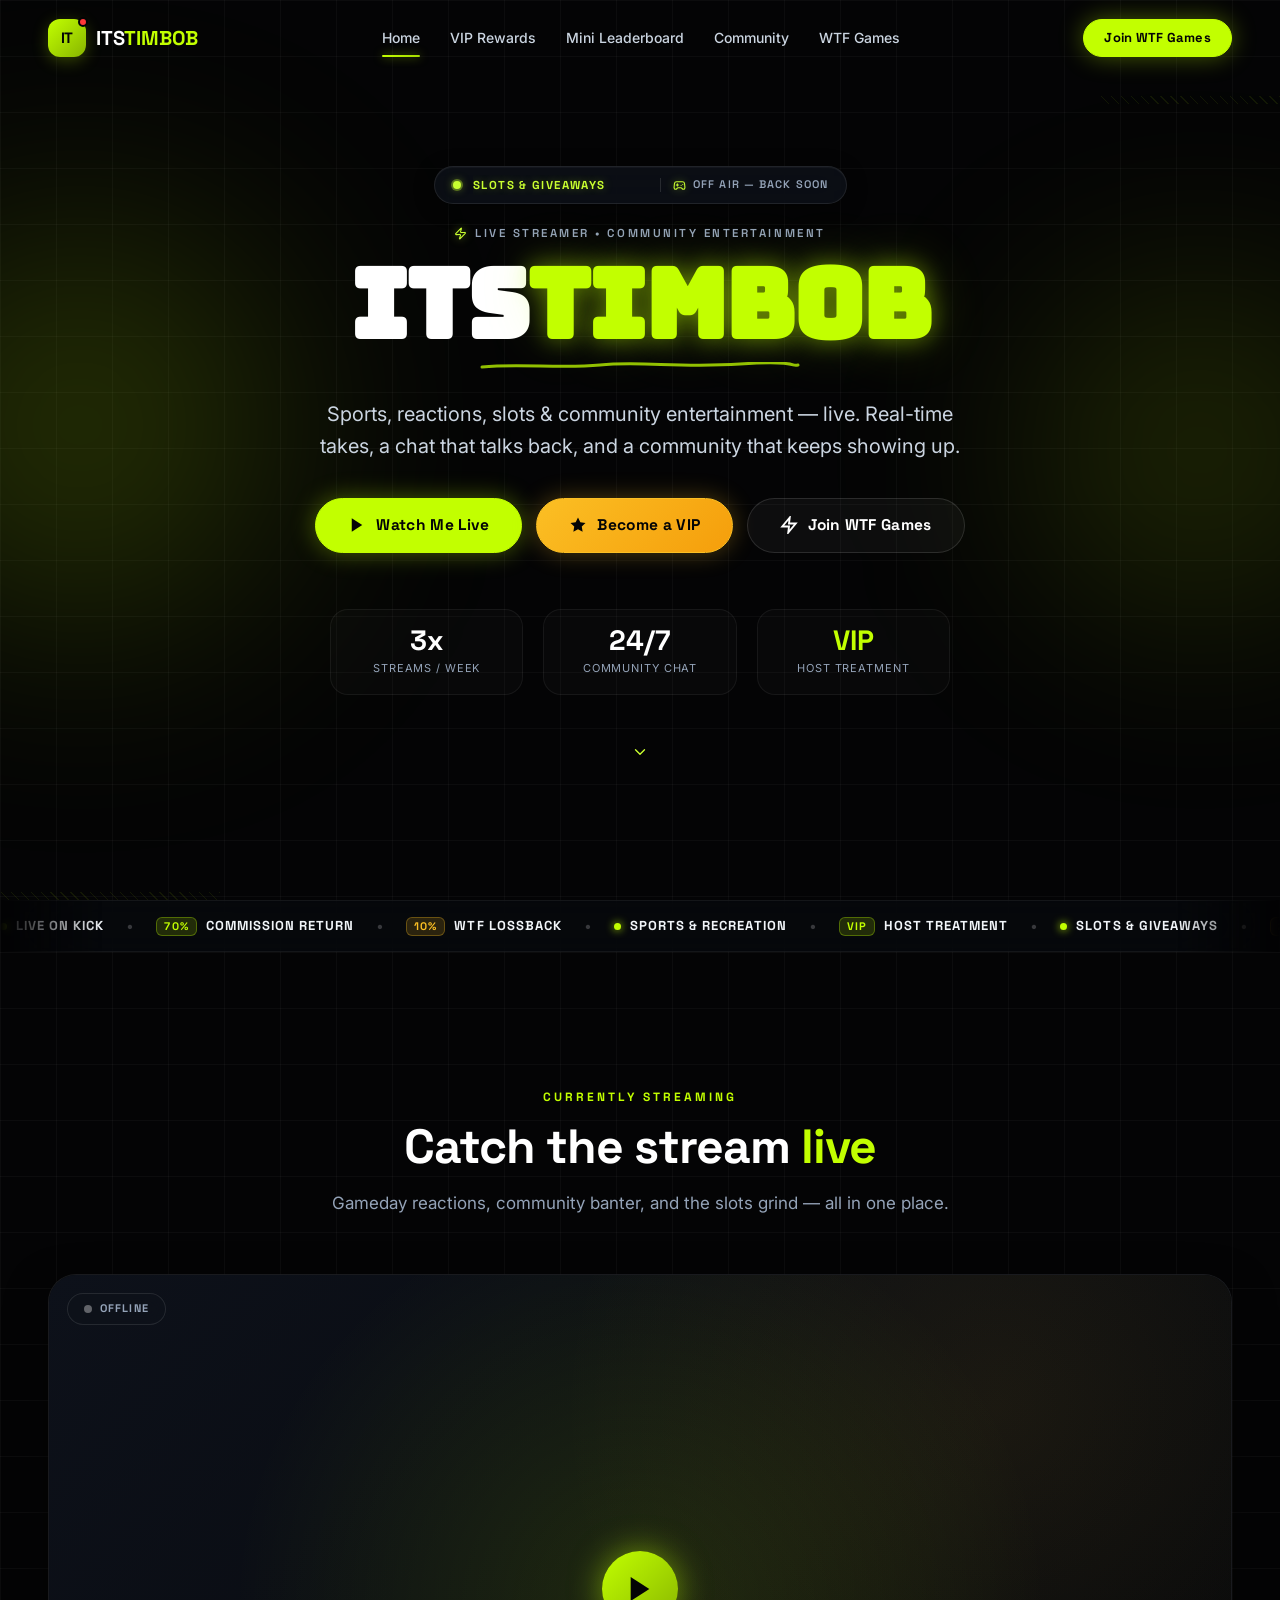
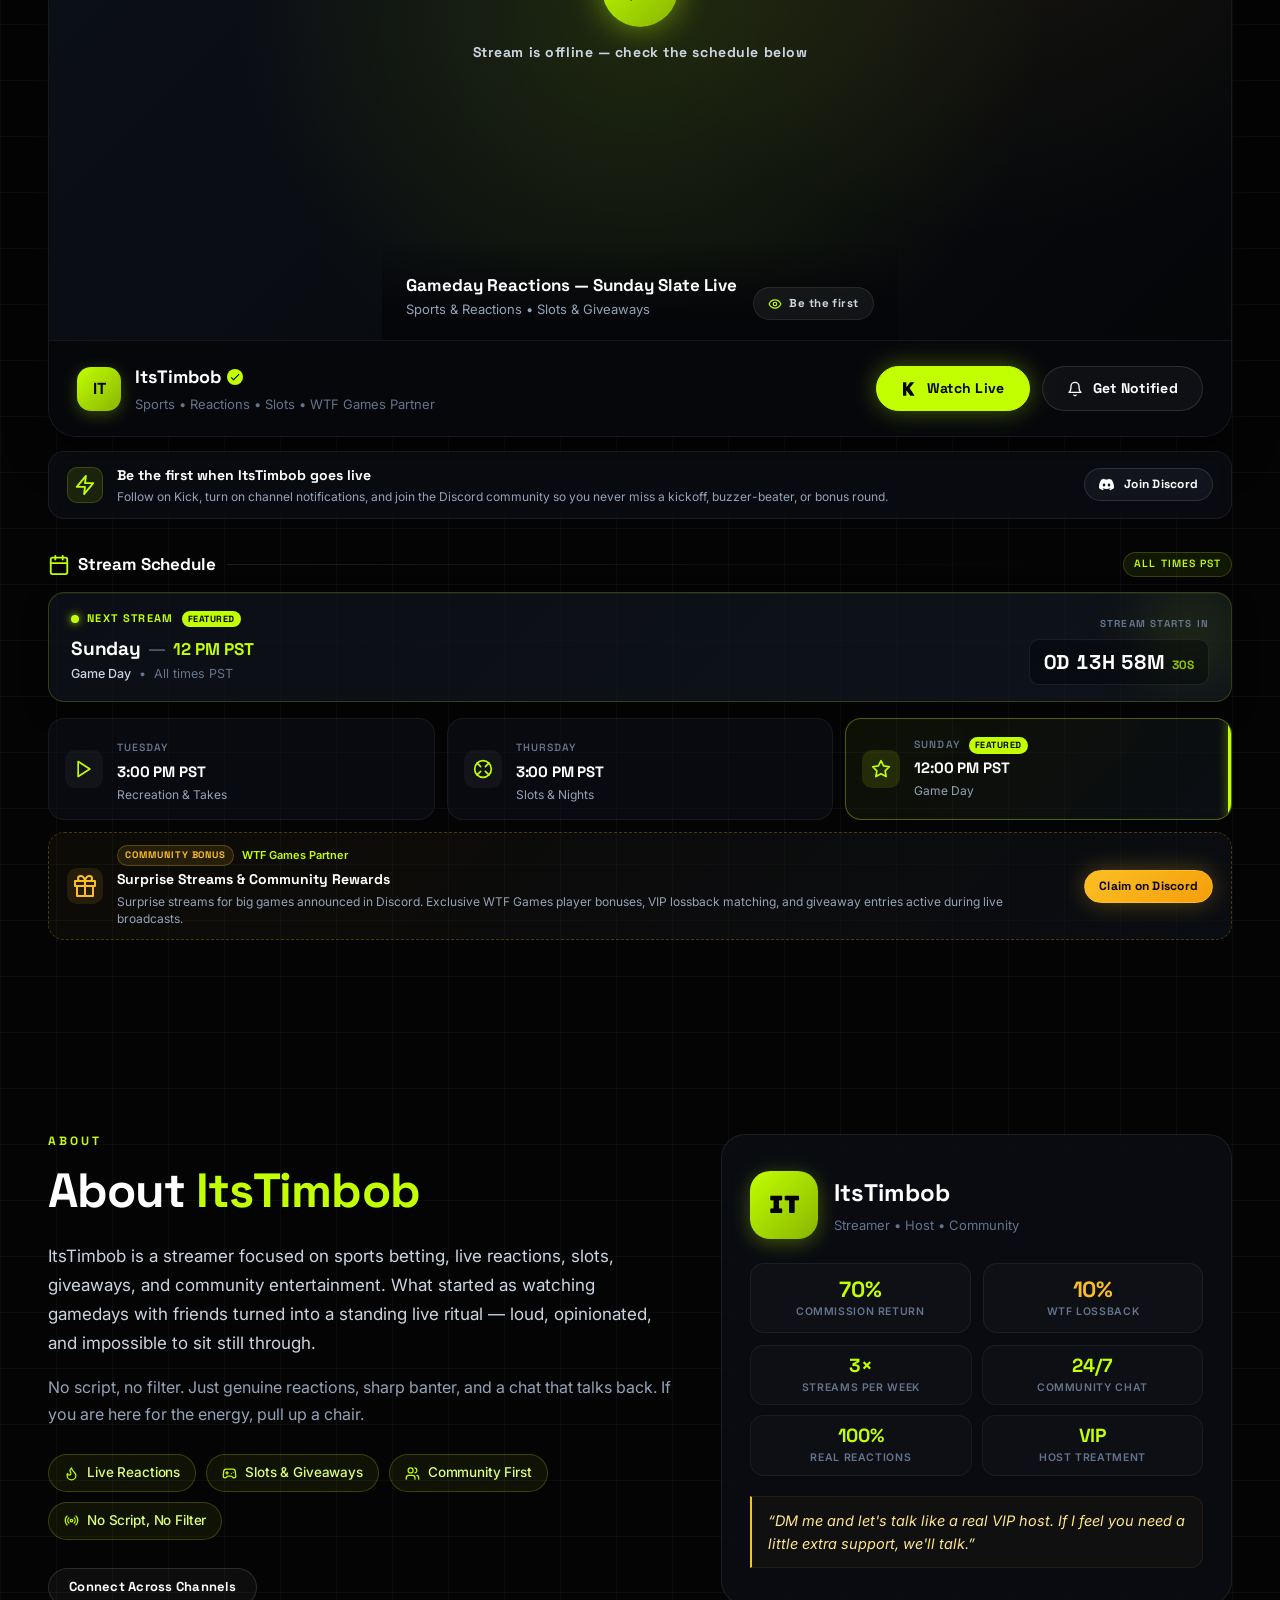
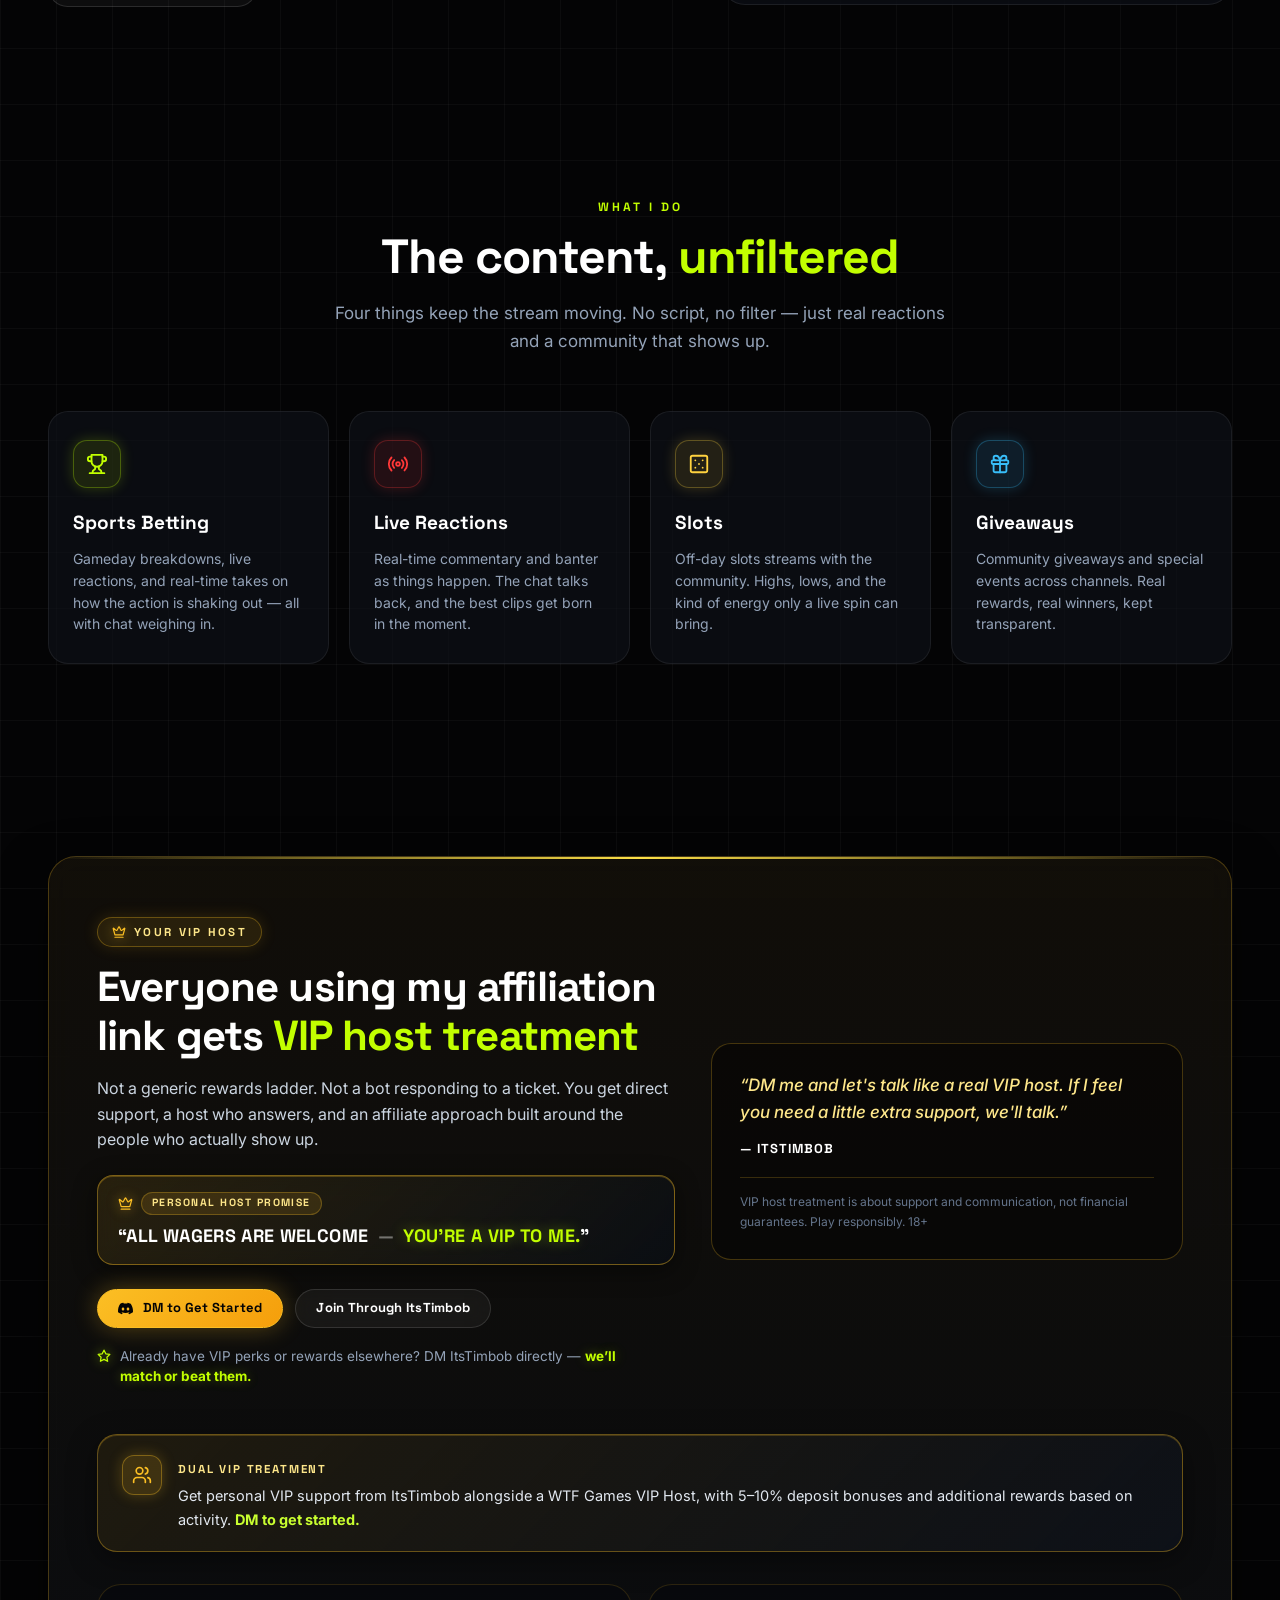
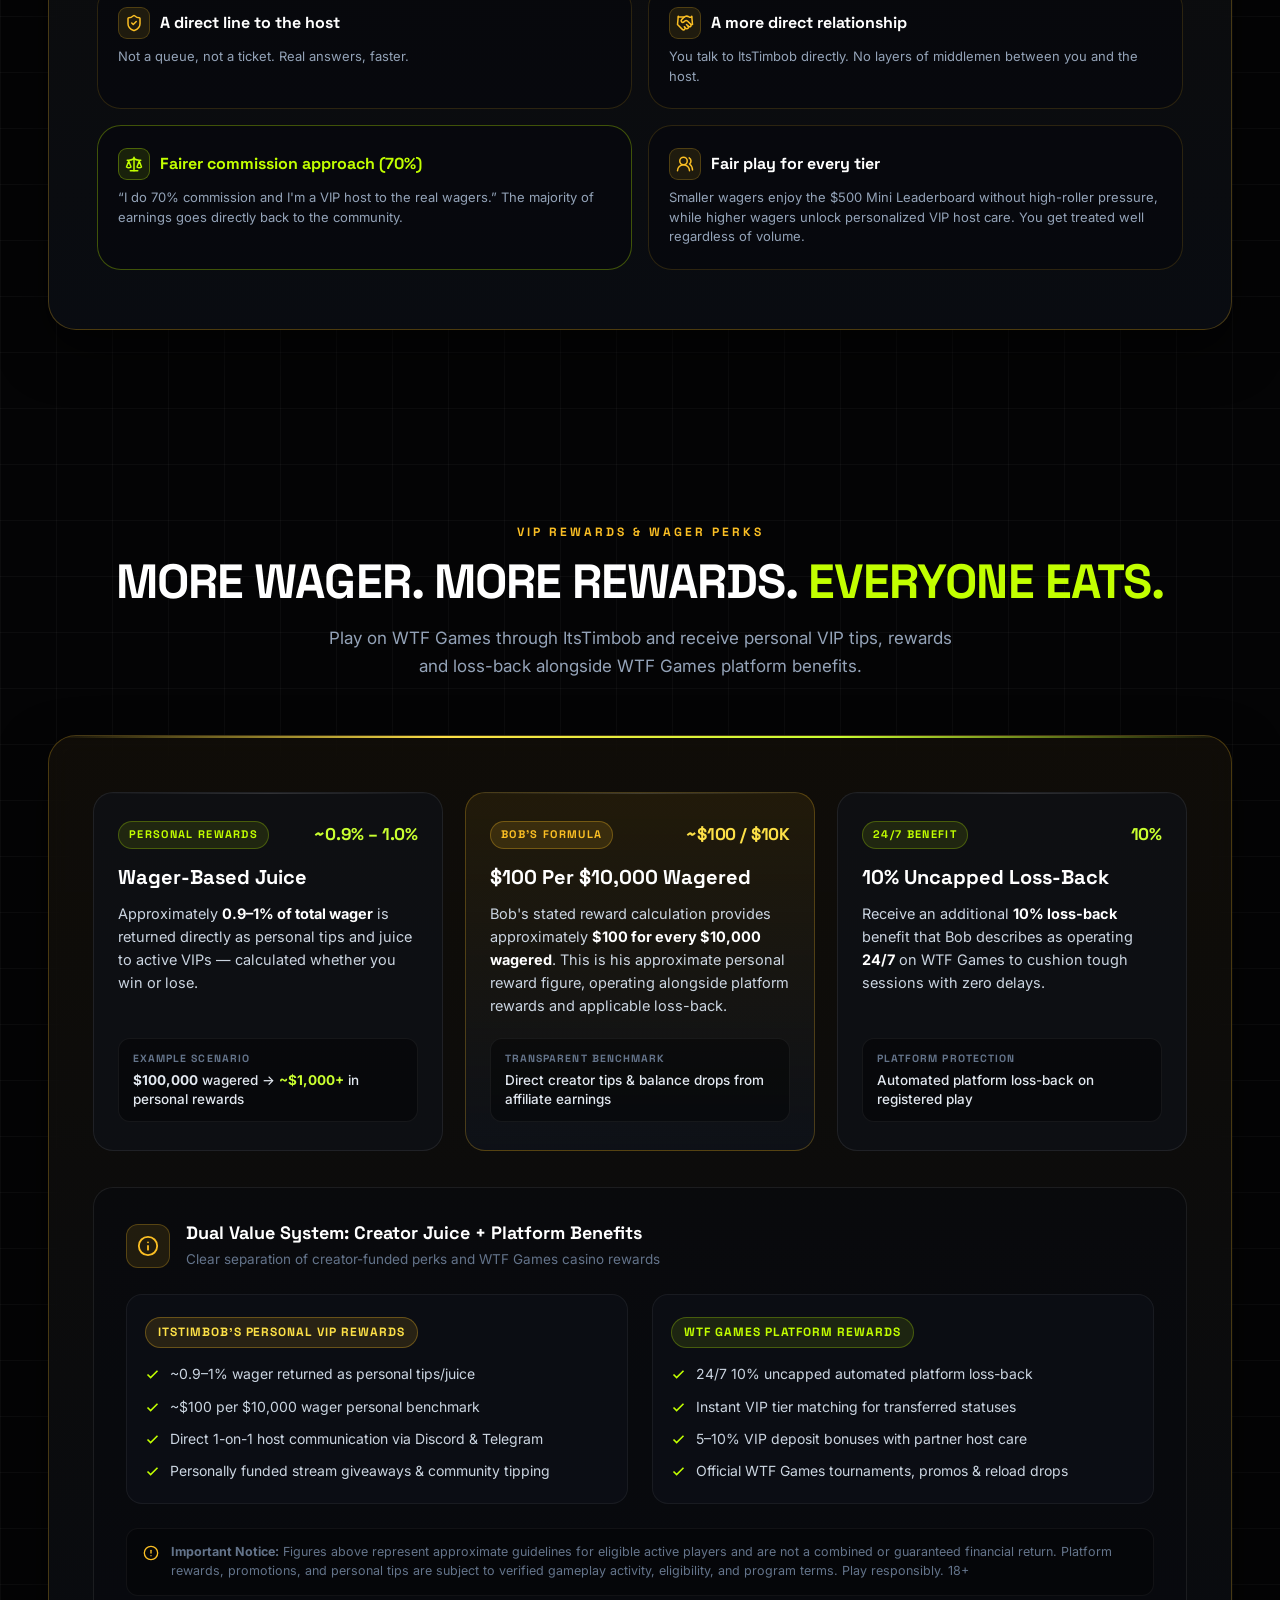
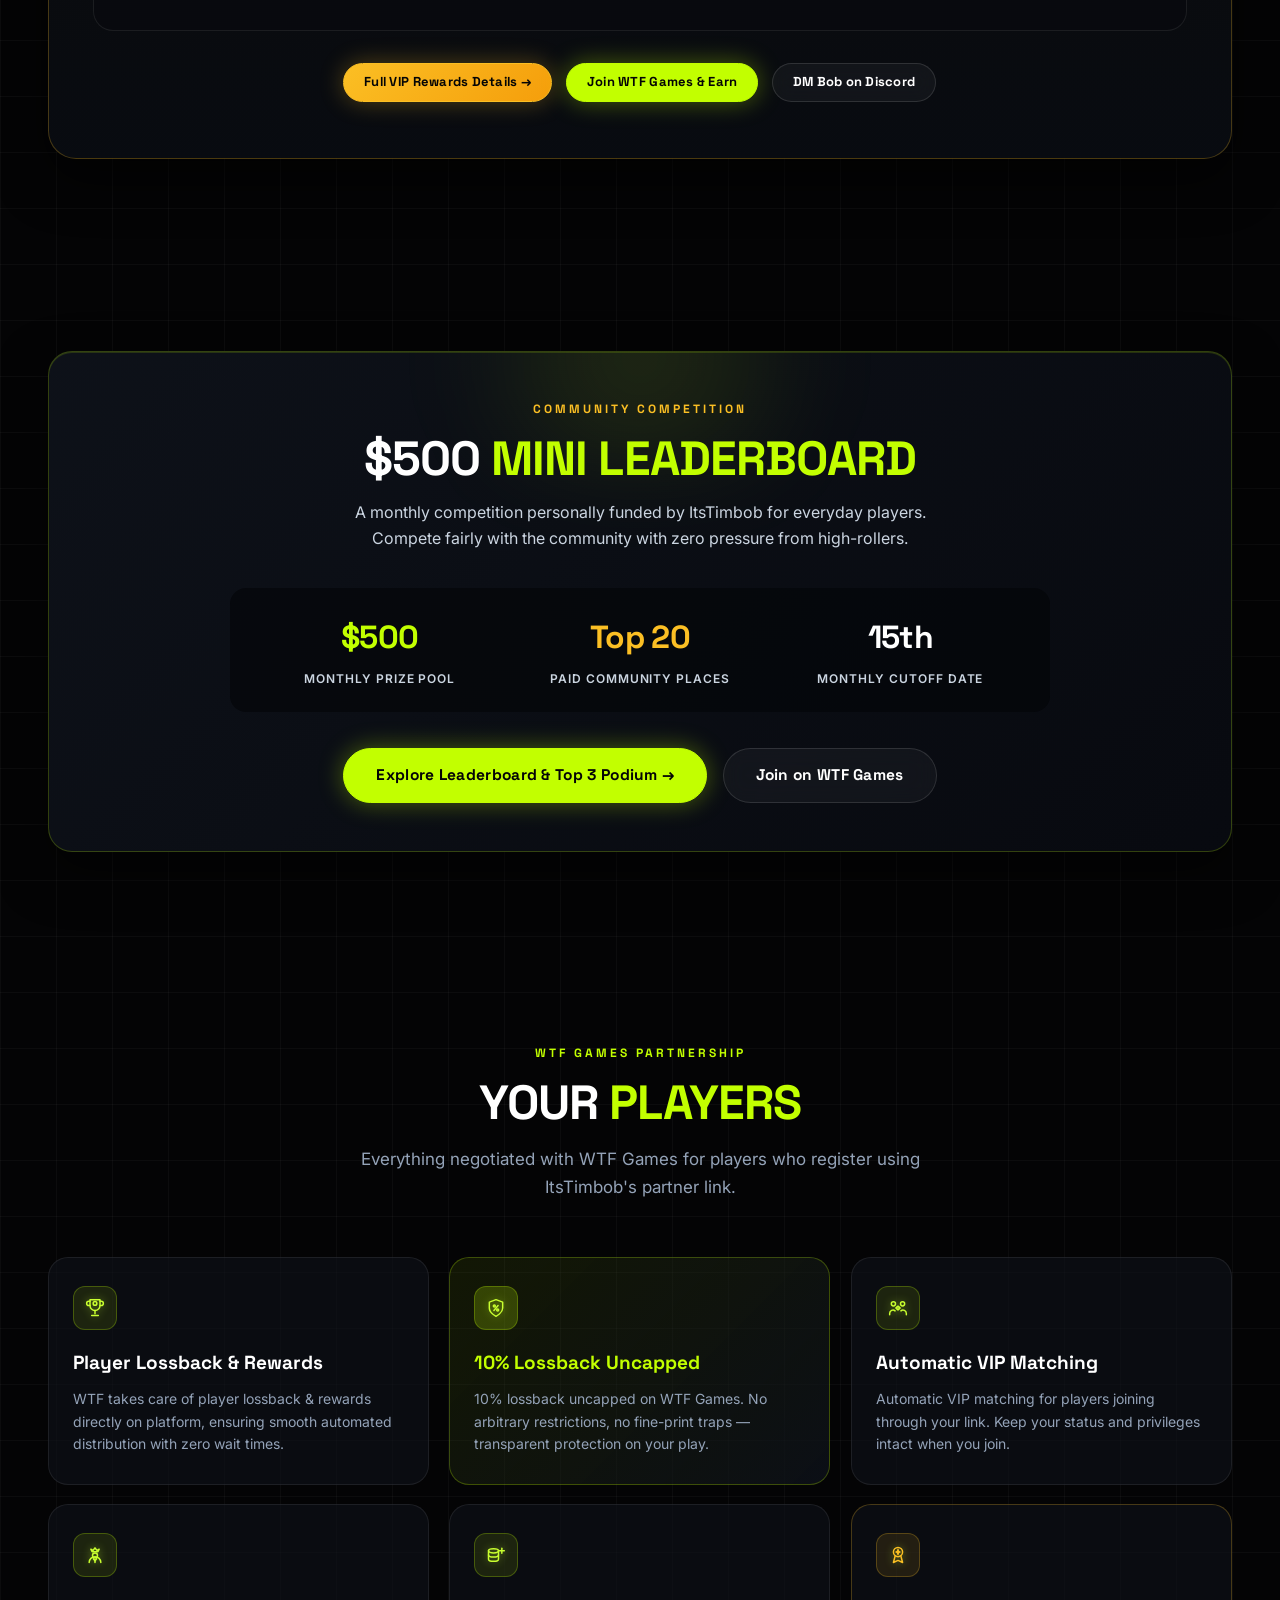
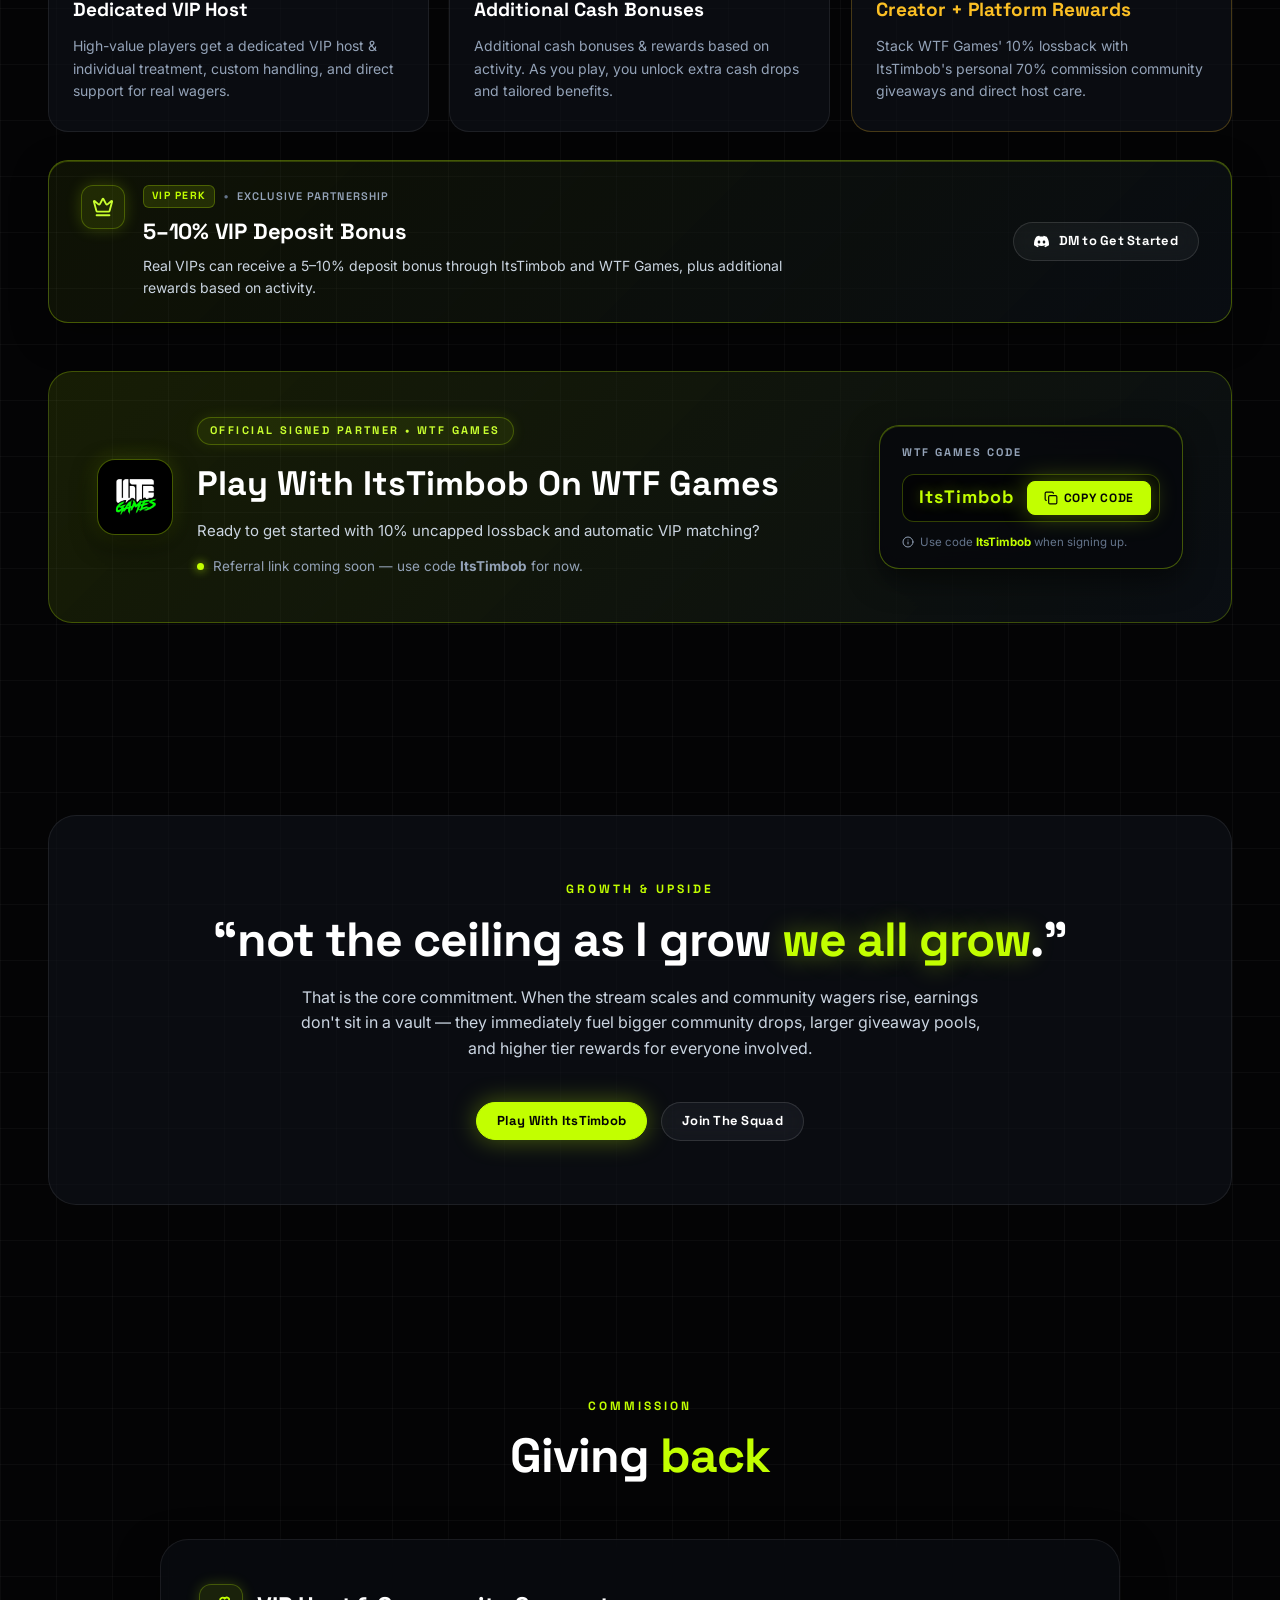
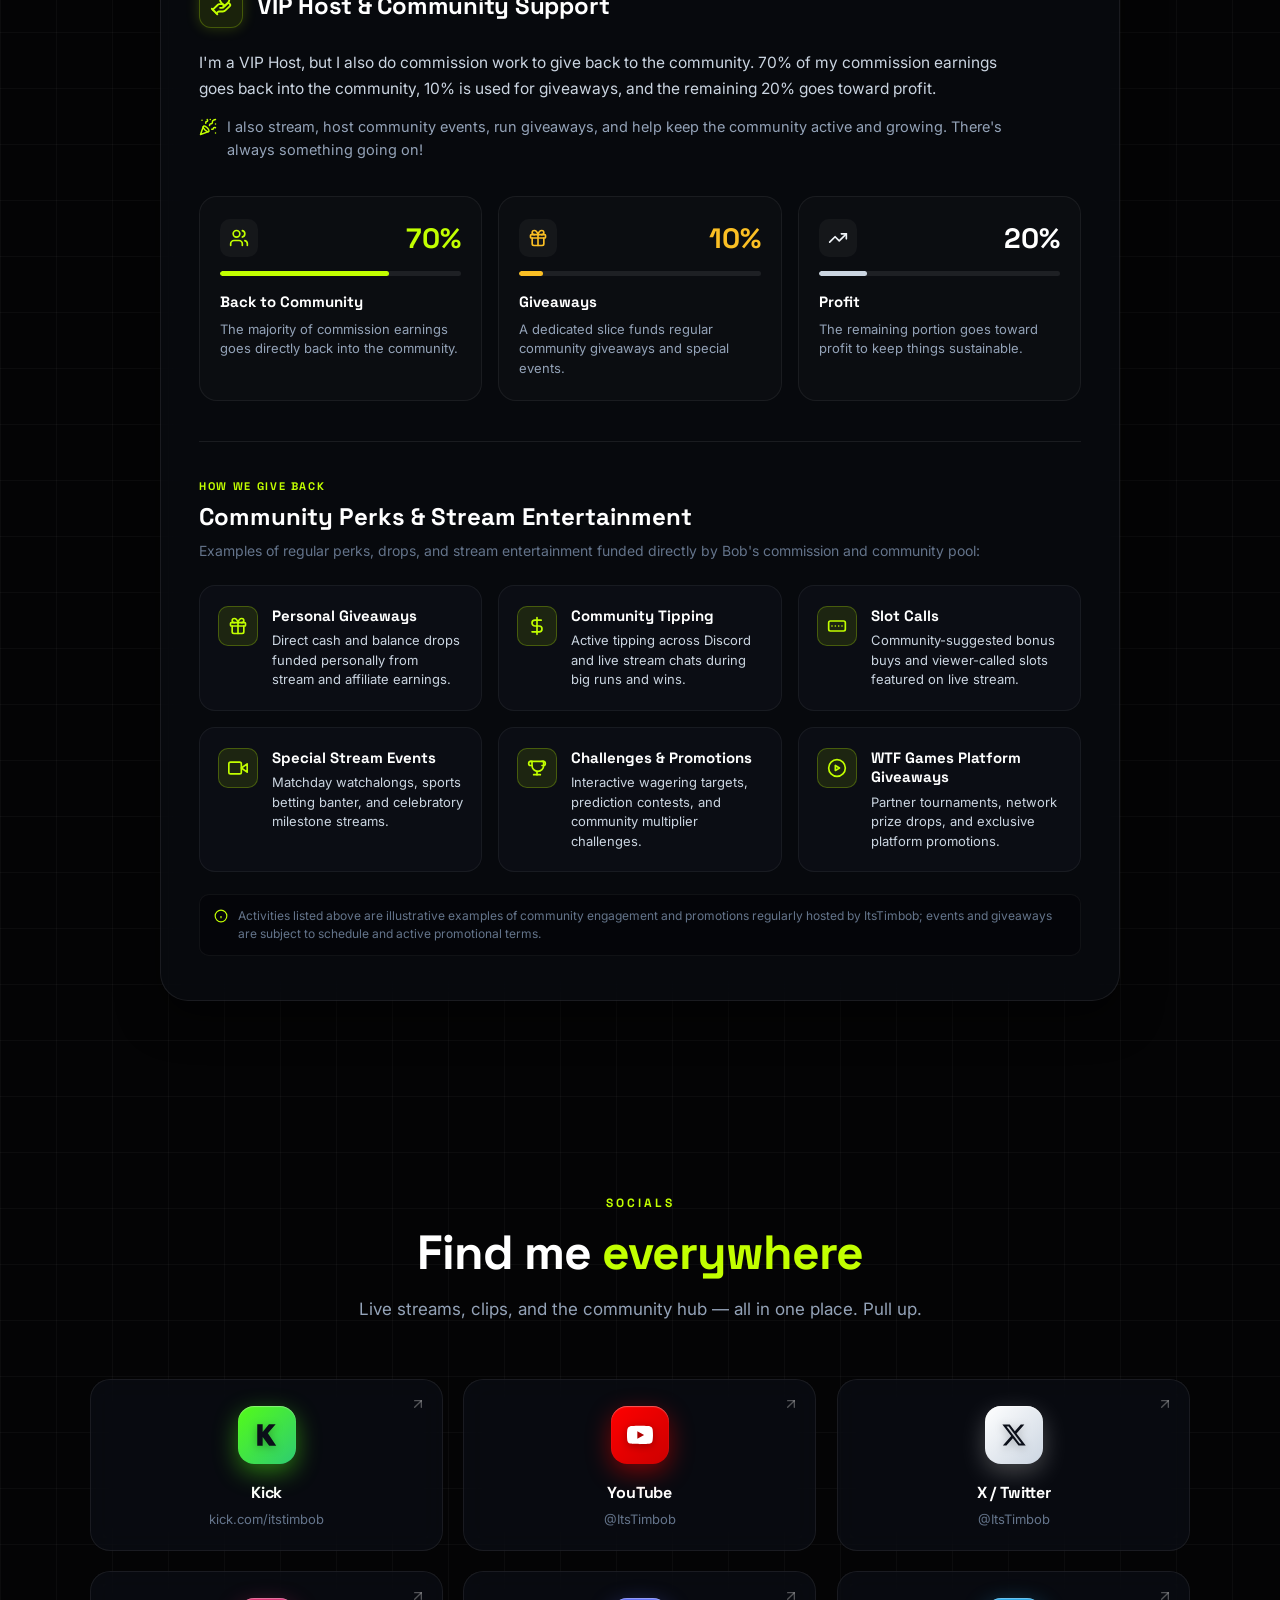
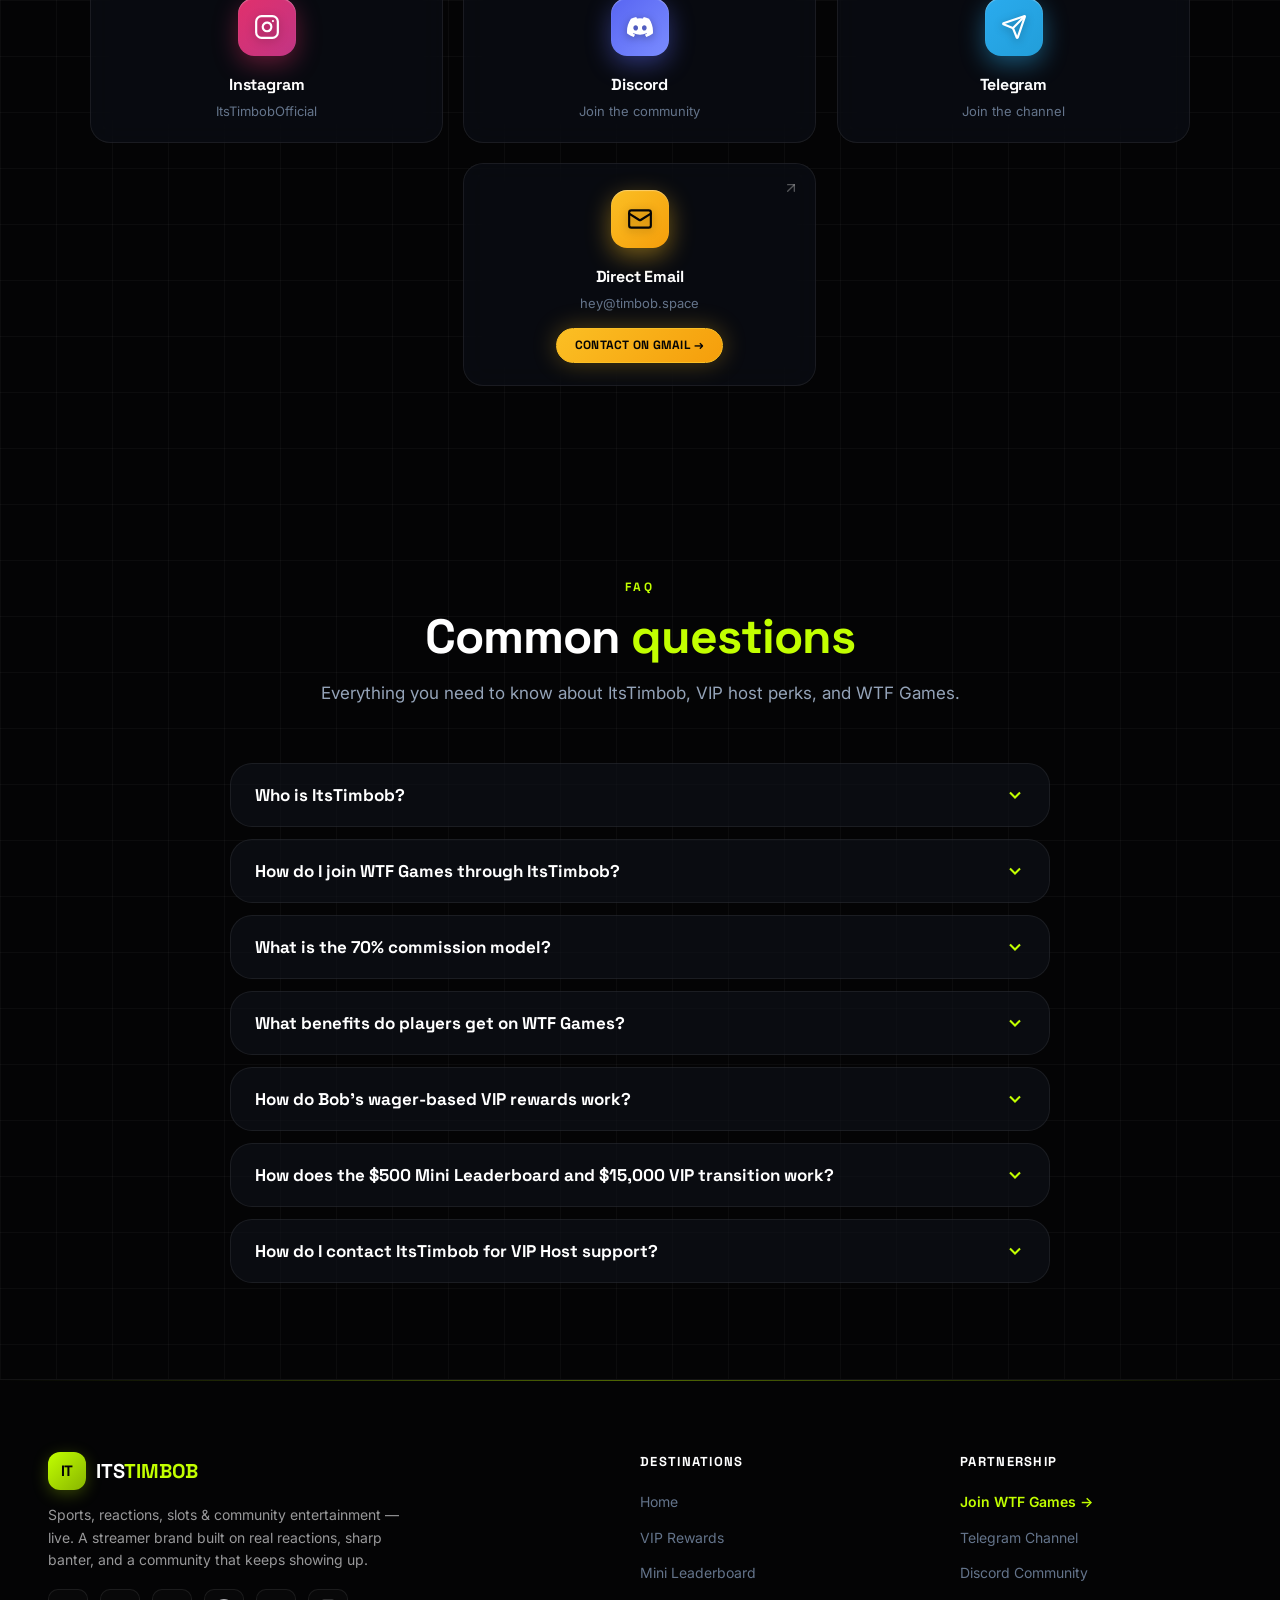
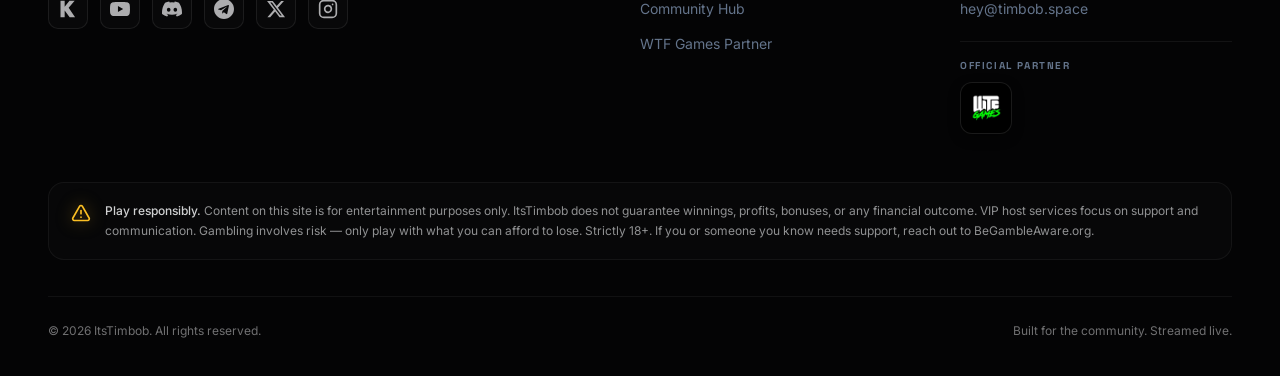
==== commit 6568bed9: "Remove duplicate homepage leaderboard and add teaser" ====
--- a/index.html
+++ b/index.html
@@ -984,162 +984,50 @@
   </section>
 
   <!-- ==========================================================================
-       $500 MINI LEADERBOARD & VIP TRANSITION SECTION
+       $500 MINI LEADERBOARD PROMOTIONAL TEASER SECTION
        ========================================================================== -->
   <section class="section" id="leaderboard">
     <div class="container">
       
-      <div class="section-header center reveal">
-        <span class="section-eyebrow">Community Competition</span>
-        <h2 class="section-title">$500 <span>MINI LEADERBOARD</span></h2>
-        <p class="section-subtitle">
-          A leaderboard built for the smaller players. Have fun, compete with the community and earn a share of the $500 monthly prize pool.
-        </p>
-      </div>
-
-      <div class="leaderboard-wrapper reveal delay-1">
-        
-        <!-- Distinction Banner -->
-        <div class="leaderboard-info-banner">
-          <div class="leaderboard-info-icon">
-            <svg width="22" height="22" viewBox="0 0 24 24" fill="none" stroke="currentColor" stroke-width="2" stroke-linecap="round" stroke-linejoin="round">
-              <path d="M12 2l3.09 6.26L22 9.27l-5 4.87 1.18 6.88L12 17.77l-6.18 3.25L7 14.14 2 9.27l6.91-1.01L12 2z"></path>
-            </svg>
-          </div>
-          <div class="leaderboard-info-text">
-            <span class="leaderboard-info-pill">BUILT FOR EVERYDAY PLAYERS</span>
-            <p>
-              This leaderboard is a personally funded community initiative by ItsTimbob, completely separate from the high-tier VIP rewards program. It is designed specifically for lower-wager players to compete fairly without the pressure of competing against high rollers.
+      <div class="leaderboard-teaser-card reveal">
+        <div class="leaderboard-teaser-glow"></div>
+        <div class="leaderboard-teaser-content">
+          
+          <div class="leaderboard-teaser-header">
+            <span class="section-eyebrow gold">COMMUNITY COMPETITION</span>
+            <h2 class="section-title">$500 <span>MINI LEADERBOARD</span></h2>
+            <p class="section-subtitle">
+              A monthly competition personally funded by ItsTimbob for everyday players. Compete fairly with the community with zero pressure from high-rollers.
             </p>
           </div>
-          <div class="leaderboard-pool-badge">
-            <span class="pool-label">MONTHLY PRIZE POOL</span>
-            <span class="pool-amount">$500</span>
-          </div>
-        </div>
-
-        <!-- Top 3 Podium Cards -->
-        <div class="leaderboard-podium-grid">
-          
-          <!-- 2nd Place (Silver) -->
-          <div class="podium-card podium-silver reveal delay-2">
-            <div class="podium-rank-badge silver">2ND</div>
-            <div class="podium-icon silver">
-              <svg width="28" height="28" viewBox="0 0 24 24" fill="none" stroke="currentColor" stroke-width="2" stroke-linecap="round" stroke-linejoin="round">
-                <circle cx="12" cy="8" r="6"></circle>
-                <path d="M15.477 12.89 17 22l-5-3-5 3 1.523-9.11"></path>
-              </svg>
-            </div>
-            <h4 class="podium-place">2nd Place</h4>
-            <div class="podium-prize silver">$90</div>
-            <span class="podium-note">Monthly Cash Drop</span>
-          </div>
-
-          <!-- 1st Place (Gold Champion) -->
-          <div class="podium-card podium-gold reveal delay-1">
-            <div class="podium-crown-badge">
-              <svg width="16" height="16" viewBox="0 0 24 24" fill="none" stroke="currentColor" stroke-width="2.2" stroke-linecap="round" stroke-linejoin="round">
-                <path d="M11.562 3.266a.5.5 0 0 1 .876 0L15.39 8.87a1 1 0 0 0 1.516.294L21.183 5.5a.5.5 0 0 1 .798.519l-2.834 10.246a1 1 0 0 1-.956.734H5.81a1 1 0 0 1-.957-.734L2.02 6.02a.5.5 0 0 1 .798-.519l4.276 3.664a1 1 0 0 0 1.516-.294z"></path>
-                <path d="M5 21h14"></path>
-              </svg>
-              CHAMPION
-            </div>
-            <div class="podium-rank-badge gold">1ST</div>
-            <div class="podium-icon gold">
-              <svg width="34" height="34" viewBox="0 0 24 24" fill="none" stroke="currentColor" stroke-width="2" stroke-linecap="round" stroke-linejoin="round">
-                <path d="M6 9H4.5a2.5 2.5 0 0 1 0-5H6"></path>
-                <path d="M18 9h1.5a2.5 2.5 0 0 0 0-5H18"></path>
-                <path d="M4 4h16v5a7 7 0 0 1-14 0V4Z"></path>
-                <path d="M12 16v4"></path>
-                <path d="M8 20h8"></path>
-              </svg>
-            </div>
-            <h4 class="podium-place">1st Place</h4>
-            <div class="podium-prize gold">$150</div>
-            <span class="podium-note">Monthly Top Prize</span>
-          </div>
-
-          <!-- 3rd Place (Bronze) -->
-          <div class="podium-card podium-bronze reveal delay-3">
-            <div class="podium-rank-badge bronze">3RD</div>
-            <div class="podium-icon bronze">
-              <svg width="28" height="28" viewBox="0 0 24 24" fill="none" stroke="currentColor" stroke-width="2" stroke-linecap="round" stroke-linejoin="round">
-                <circle cx="12" cy="8" r="6"></circle>
-                <path d="M15.477 12.89 17 22l-5-3-5 3 1.523-9.11"></path>
-              </svg>
-            </div>
-            <h4 class="podium-place">3rd Place</h4>
-            <div class="podium-prize bronze">$60</div>
-            <span class="podium-note">Monthly Cash Drop</span>
-          </div>
-
-        </div>
-
-        <!-- Positions 4th to 20th Breakdown -->
-        <div class="leaderboard-positions-section reveal delay-2">
-          <div class="positions-header">
-            <span class="positions-title">Full Prize Distribution (Positions 4 &ndash; 20)</span>
-            <span class="positions-count">17 Additional Winners &bull; $200 Combined</span>
-          </div>
-          <div class="positions-grid">
-            <div class="position-item"><span class="pos-rank">4th</span><span class="pos-prize">$40</span></div>
-            <div class="position-item"><span class="pos-rank">5th</span><span class="pos-prize">$30</span></div>
-            <div class="position-item"><span class="pos-rank">6th</span><span class="pos-prize">$25</span></div>
-            <div class="position-item"><span class="pos-rank">7th</span><span class="pos-prize">$20</span></div>
-            <div class="position-item"><span class="pos-rank">8th</span><span class="pos-prize">$15</span></div>
-            <div class="position-item"><span class="pos-rank">9th</span><span class="pos-prize">$12</span></div>
-            <div class="position-item"><span class="pos-rank">10th</span><span class="pos-prize">$10</span></div>
-            <div class="position-item"><span class="pos-rank">11th</span><span class="pos-prize">$9</span></div>
-            <div class="position-item"><span class="pos-rank">12th</span><span class="pos-prize">$8</span></div>
-            <div class="position-item"><span class="pos-rank">13th</span><span class="pos-prize">$7</span></div>
-            <div class="position-item"><span class="pos-rank">14th</span><span class="pos-prize">$6</span></div>
-            <div class="position-item"><span class="pos-rank">15th</span><span class="pos-prize">$5</span></div>
-            <div class="position-item"><span class="pos-rank">16th</span><span class="pos-prize">$4</span></div>
-            <div class="position-item"><span class="pos-rank">17th</span><span class="pos-prize">$3</span></div>
-            <div class="position-item"><span class="pos-rank">18th</span><span class="pos-prize">$2</span></div>
-            <div class="position-item"><span class="pos-rank">19th</span><span class="pos-prize">$2</span></div>
-            <div class="position-item"><span class="pos-rank">20th</span><span class="pos-prize">$2</span></div>
-          </div>
-          <div class="positions-total-bar">
-            <span>Total Monthly Distribution: <strong>20 Places Paid</strong></span>
-            <span class="total-highlight">$500.00 USD</span>
-          </div>
-        </div>
-
-        <!-- $15,000+ VIP Progression Card -->
-        <div class="vip-transition-card reveal delay-3">
-          <div class="vip-transition-header">
-            <div class="vip-transition-icon">
-              <svg width="24" height="24" viewBox="0 0 24 24" fill="none" stroke="currentColor" stroke-width="2" stroke-linecap="round" stroke-linejoin="round">
-                <path d="M12 2l3.09 6.26L22 9.27l-5 4.87 1.18 6.88L12 17.77l-6.18 3.25L7 14.14 2 9.27l6.91-1.01L12 2z"></path>
-              </svg>
-            </div>
-            <div class="vip-transition-title-wrap">
-              <span class="vip-transition-pill">TIER PROGRESSION</span>
-              <h3 class="vip-transition-title">$15,000+ MONTHLY WAGER?</h3>
-            </div>
-          </div>
-          <div class="vip-transition-body">
-            <p class="vip-transition-text">
-              Once your monthly wager exceeds <strong>$15,000</strong>, you'll be moved out of the mini leaderboard and receive more personalized VIP rewards based on your activity.
-            </p>
-            <p class="vip-transition-sub">
-              Qualifying higher-wager players may be invited into Bob's exclusive <strong>VIP Telegram community alongside the WTF team</strong> &mdash; unlocking dedicated 1-on-1 host care, custom deposit matches, and direct personal juice.
-            </p>
-            <div class="vip-transition-footer-note">
-              <svg width="15" height="15" viewBox="0 0 24 24" fill="none" stroke="currentColor" stroke-width="2"><path d="M22 11.08V12a10 10 0 1 1-5.93-9.14"></path><polyline points="22 4 12 14.01 9 11.01"></polyline></svg>
-              <span>This guarantees a fair playing field for smaller community players, while ensuring high-volume players get the bespoke treatment they deserve.</span>
-            </div>
-          </div>
-        </div>
-
-        <!-- Dedicated Page Action -->
-        <div style="text-align: center; margin-top: 32px;">
-          <a href="/leaderboard" class="btn btn-volt btn-lg">
-            View Complete Leaderboard Details &rarr;
-          </a>
-        </div>
-
+
+          <div class="leaderboard-teaser-highlights">
+            <div class="teaser-stat">
+              <span class="teaser-stat-value volt">$500</span>
+              <span class="teaser-stat-label">Monthly Prize Pool</span>
+            </div>
+            <div class="teaser-stat-divider"></div>
+            <div class="teaser-stat">
+              <span class="teaser-stat-value gold">Top 20</span>
+              <span class="teaser-stat-label">Paid Community Places</span>
+            </div>
+            <div class="teaser-stat-divider"></div>
+            <div class="teaser-stat">
+              <span class="teaser-stat-value">15th</span>
+              <span class="teaser-stat-label">Monthly Cutoff Date</span>
+            </div>
+          </div>
+
+          <div class="leaderboard-teaser-actions">
+            <a href="/leaderboard" class="btn btn-volt btn-lg">
+              Explore Leaderboard &amp; Top 3 Podium &rarr;
+            </a>
+            <a href="/wtf" data-config-link="wtf" class="btn btn-ghost btn-lg">
+              Join on WTF Games
+            </a>
+          </div>
+
+        </div>
       </div>
 
     </div>
--- a/css/styles.css
+++ b/css/styles.css
@@ -6391,3 +6391,135 @@
     animation: none !important;
   }
 }
+
+/* ==========================================================================
+   HOMEPAGE LEADERBOARD PROMO TEASER
+   ========================================================================== */
+.leaderboard-teaser-card {
+  position: relative;
+  background: linear-gradient(135deg, rgba(14, 18, 26, 0.95) 0%, rgba(8, 10, 16, 0.98) 100%);
+  border: 1px solid rgba(194, 255, 0, 0.22);
+  border-radius: 24px;
+  padding: 48px 36px;
+  overflow: hidden;
+  box-shadow: 0 20px 50px rgba(0, 0, 0, 0.5), inset 0 1px 0 rgba(194, 255, 0, 0.15);
+  text-align: center;
+}
+
+.leaderboard-teaser-glow {
+  position: absolute;
+  top: -120px;
+  left: 50%;
+  transform: translateX(-50%);
+  width: 500px;
+  height: 250px;
+  background: radial-gradient(circle, rgba(194, 255, 0, 0.12) 0%, rgba(194, 255, 0, 0) 70%);
+  pointer-events: none;
+  filter: blur(40px);
+}
+
+.leaderboard-teaser-content {
+  position: relative;
+  z-index: 1;
+  max-width: 820px;
+  margin: 0 auto;
+}
+
+.leaderboard-teaser-header .section-eyebrow {
+  margin-bottom: 12px;
+}
+
+.leaderboard-teaser-header .section-title {
+  margin-bottom: 14px;
+}
+
+.leaderboard-teaser-header .section-subtitle {
+  color: var(--text-secondary);
+  font-size: 16px;
+  line-height: 1.6;
+  max-width: 640px;
+  margin: 0 auto 36px auto;
+}
+
+.leaderboard-teaser-highlights {
+  display: grid;
+  grid-template-columns: 1fr auto 1fr auto 1fr;
+  align-items: center;
+  background: rgba(4, 5, 8, 0.65);
+  border: 1px solid var(--border-subtle);
+  border-radius: 16px;
+  padding: 24px 20px;
+  margin-bottom: 36px;
+}
+
+.teaser-stat {
+  display: flex;
+  flex-direction: column;
+  align-items: center;
+  gap: 6px;
+}
+
+.teaser-stat-value {
+  font-family: var(--font-display);
+  font-size: 32px;
+  font-weight: 800;
+  color: #fff;
+  letter-spacing: -0.02em;
+}
+
+.teaser-stat-value.gold {
+  color: var(--gold-400);
+}
+
+.teaser-stat-value.volt {
+  color: var(--brand-400);
+}
+
+.teaser-stat-label {
+  font-size: 12px;
+  font-weight: 600;
+  text-transform: uppercase;
+  letter-spacing: 0.08em;
+  color: var(--text-secondary);
+}
+
+.teaser-stat-divider {
+  width: 1px;
+  height: 48px;
+  background: var(--border-subtle);
+}
+
+.leaderboard-teaser-actions {
+  display: flex;
+  justify-content: center;
+  align-items: center;
+  gap: 16px;
+  flex-wrap: wrap;
+}
+
+@media (max-width: 768px) {
+  .leaderboard-teaser-card {
+    padding: 32px 20px;
+    border-radius: 18px;
+  }
+  .leaderboard-teaser-highlights {
+    grid-template-columns: 1fr;
+    gap: 18px;
+    padding: 20px 16px;
+  }
+  .teaser-stat-divider {
+    width: 80%;
+    height: 1px;
+    margin: 0 auto;
+  }
+  .teaser-stat-value {
+    font-size: 26px;
+  }
+  .leaderboard-teaser-actions {
+    flex-direction: column;
+    width: 100%;
+  }
+  .leaderboard-teaser-actions .btn {
+    width: 100%;
+  }
+}
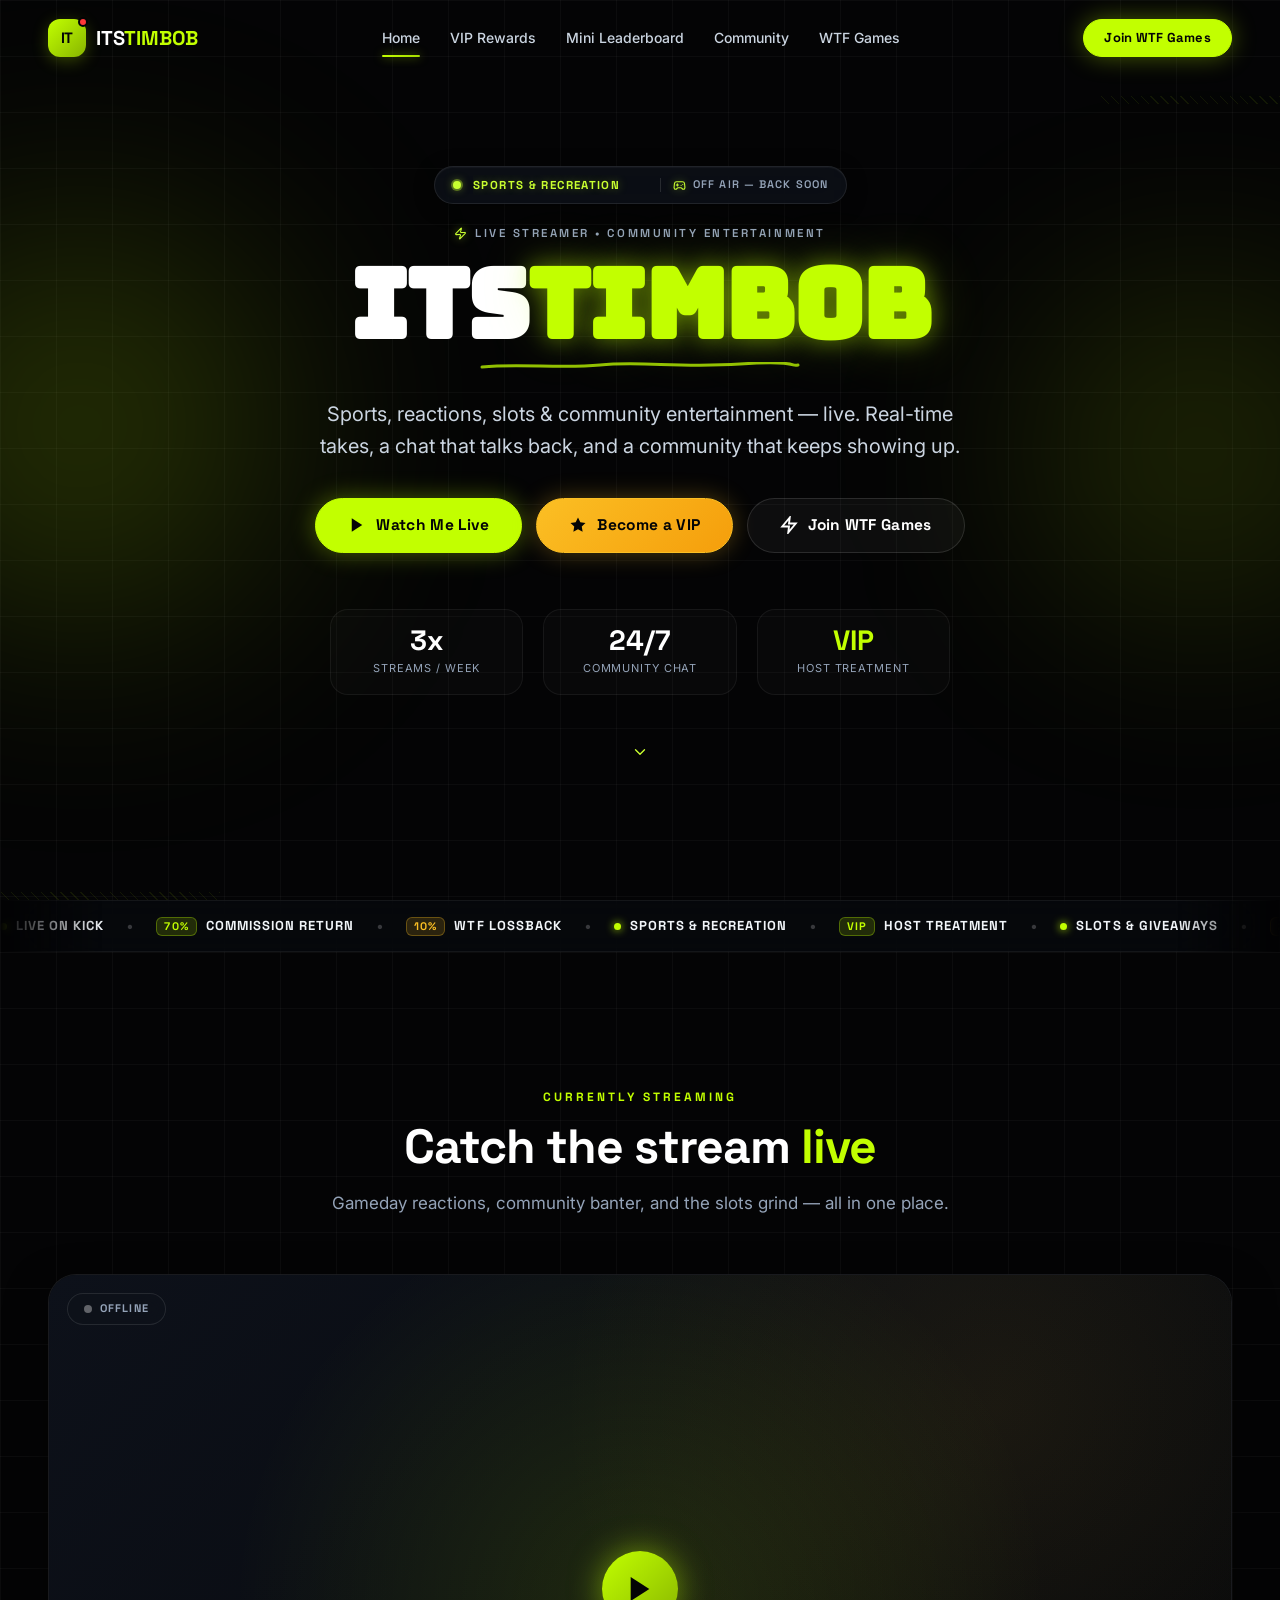
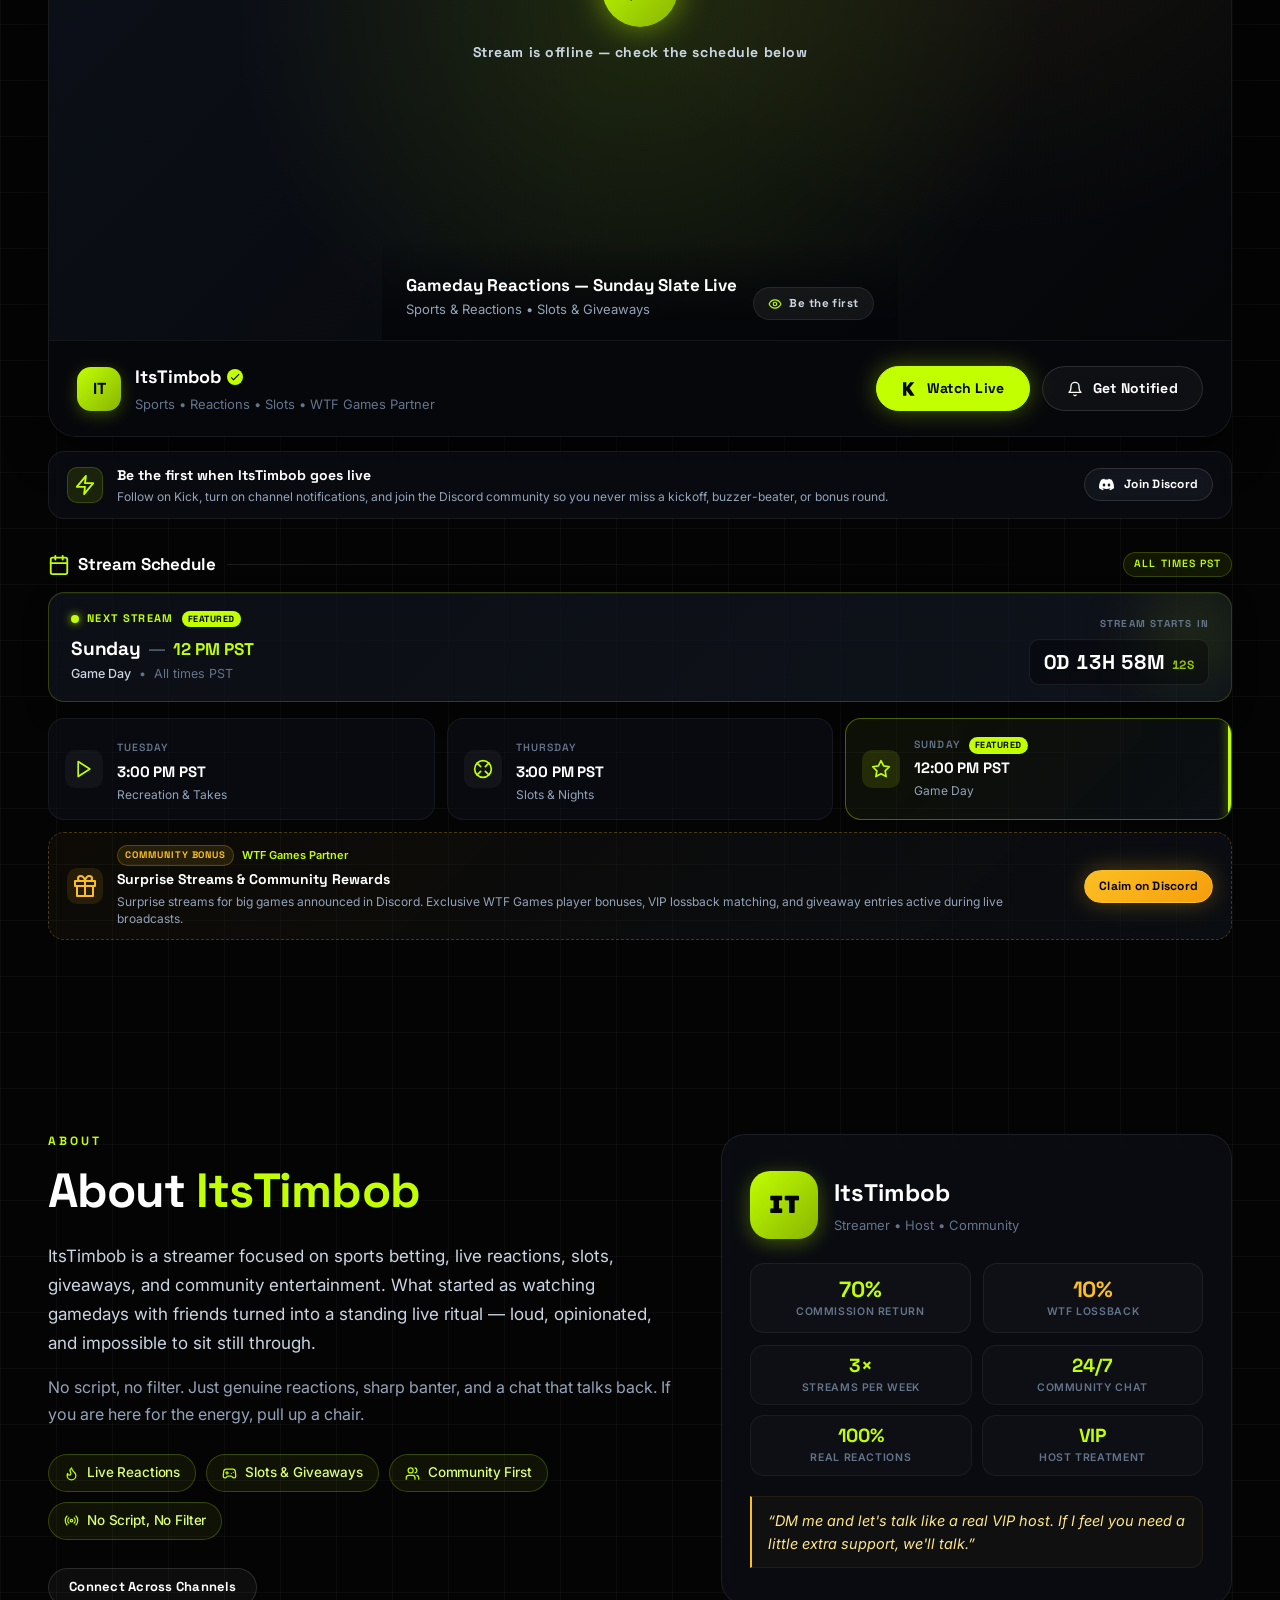
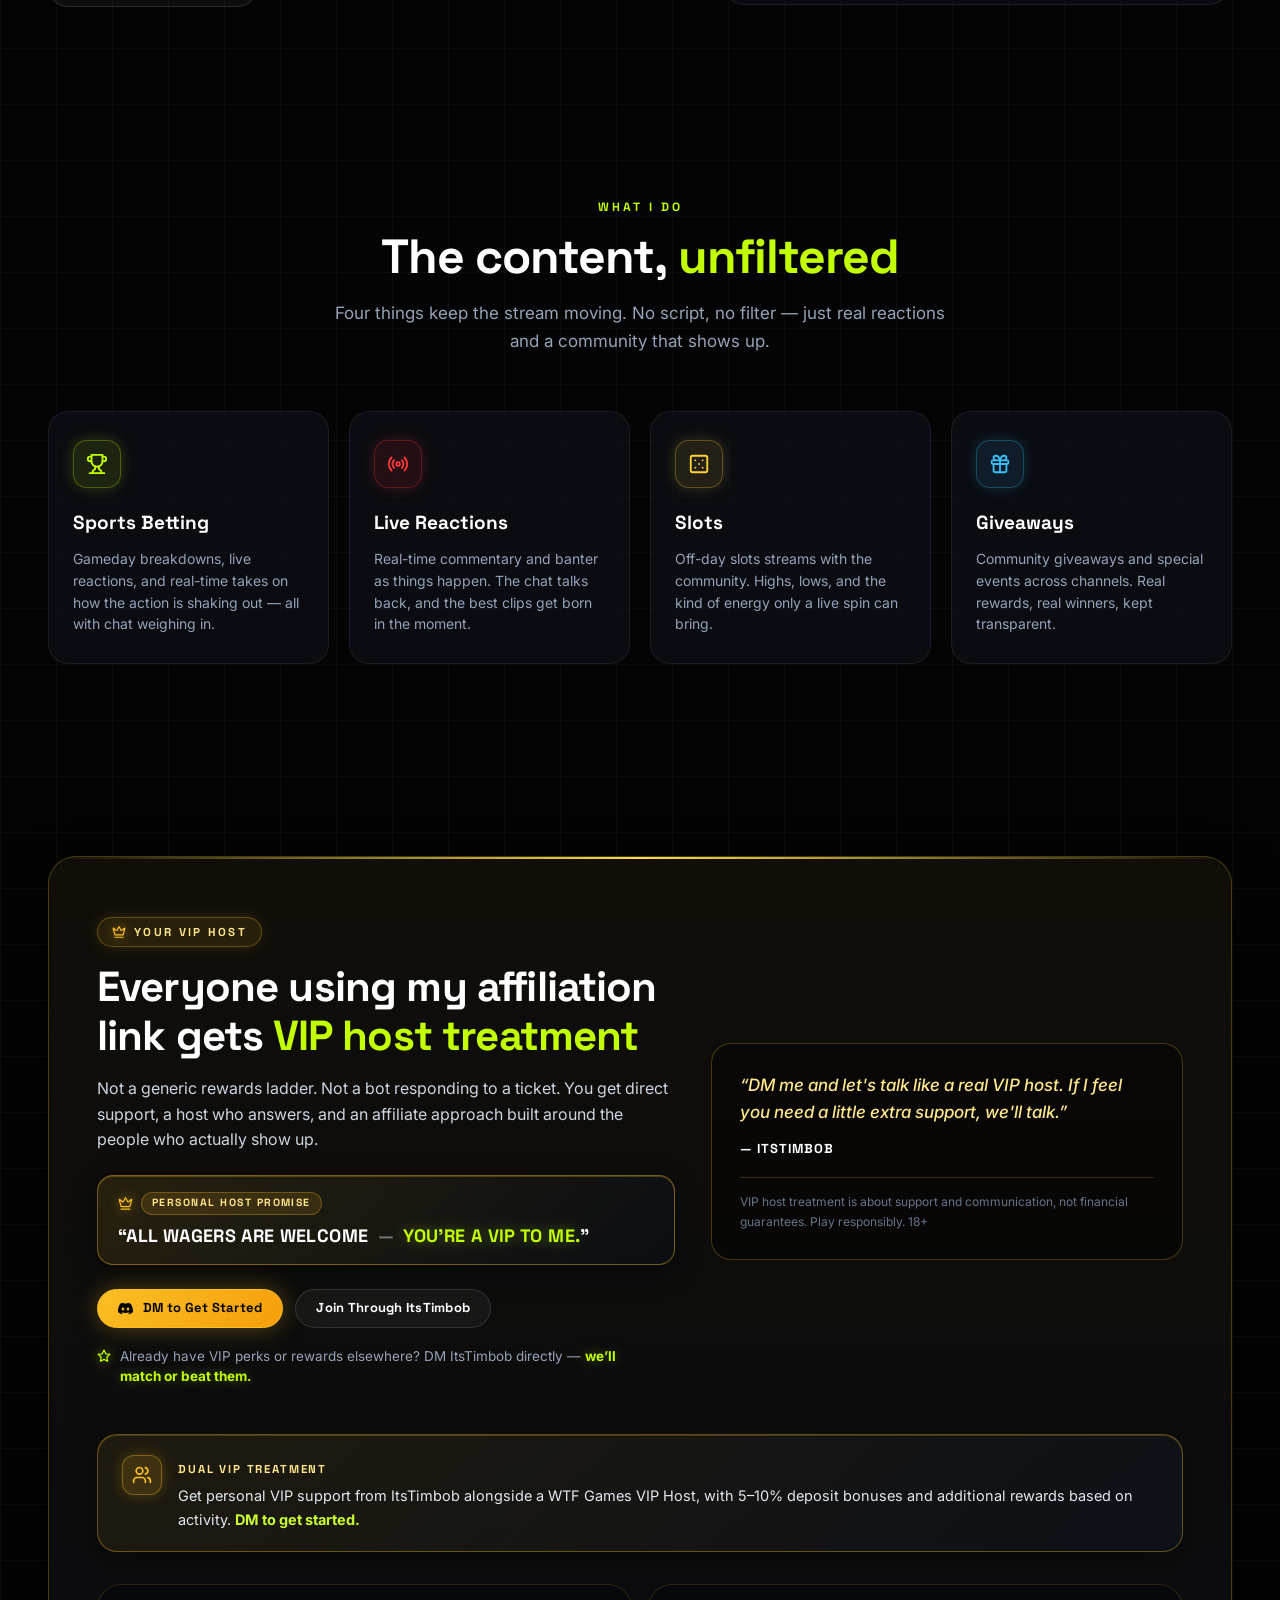
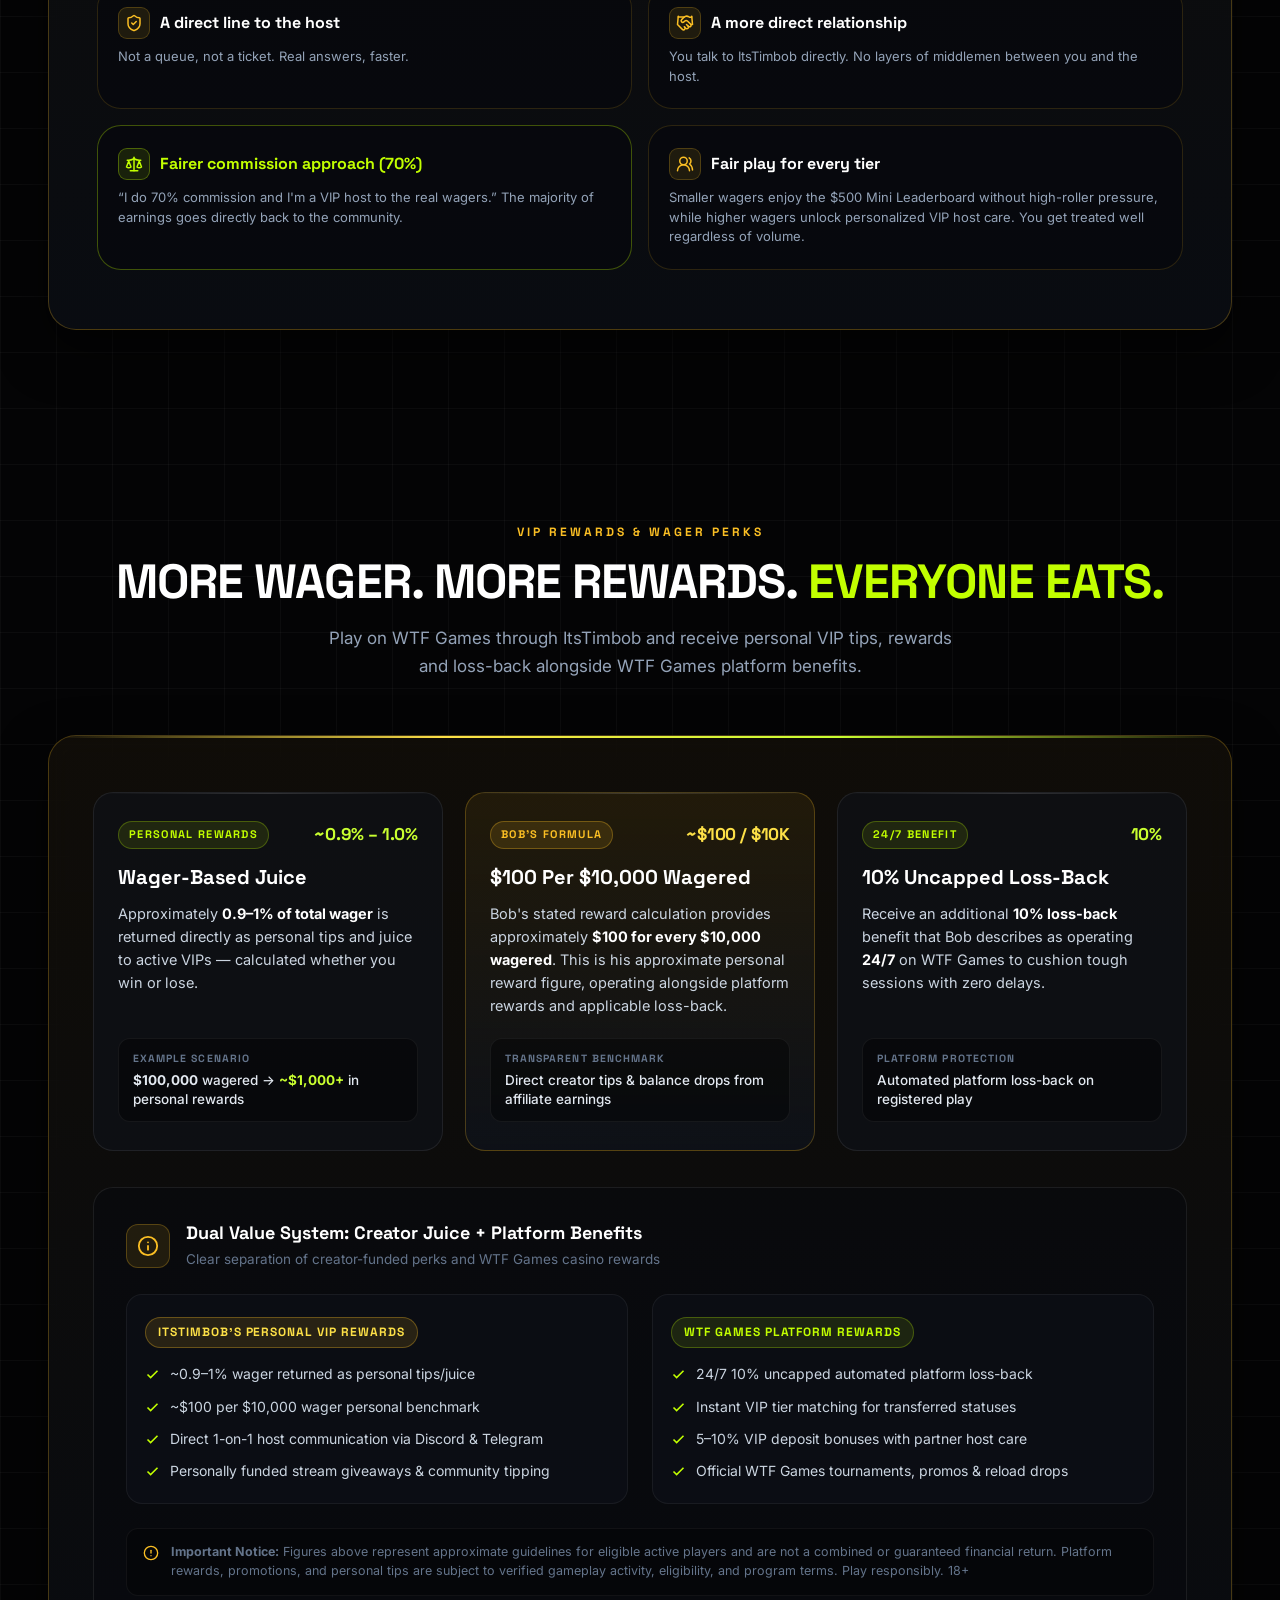
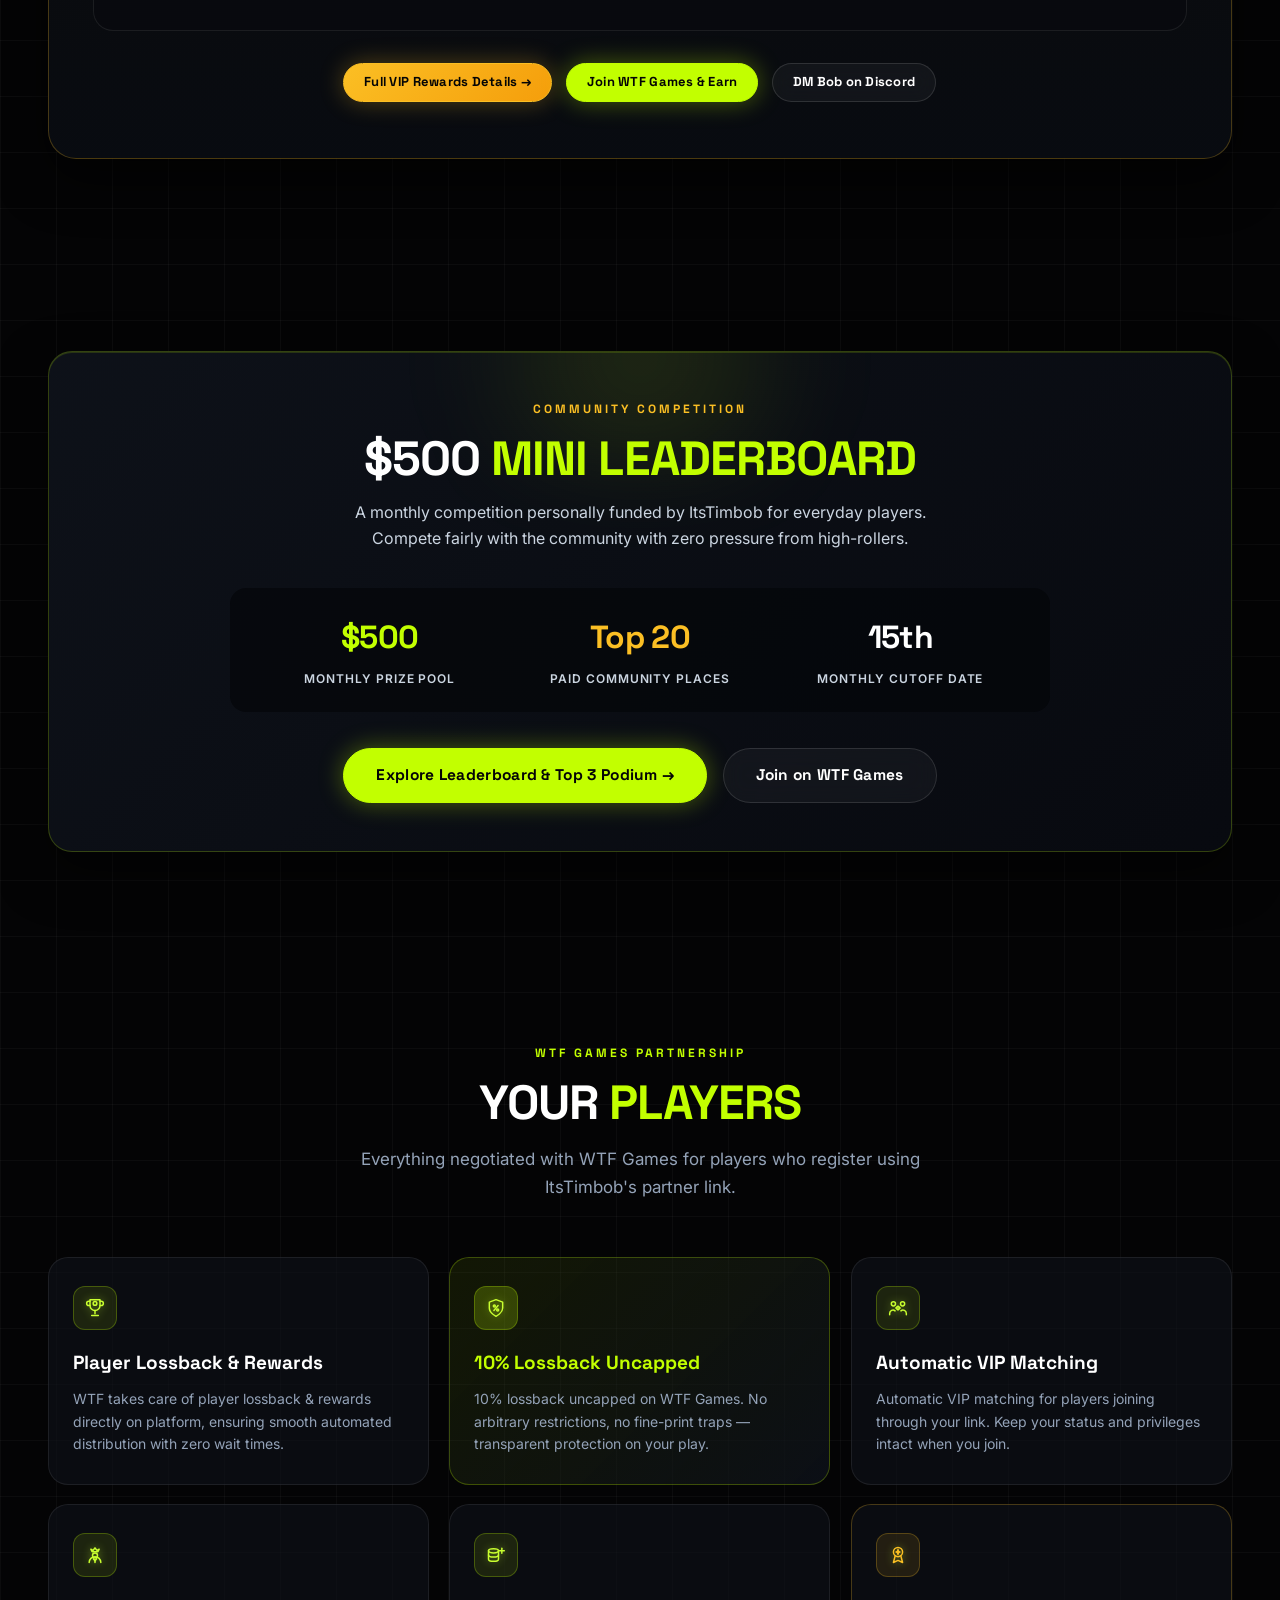
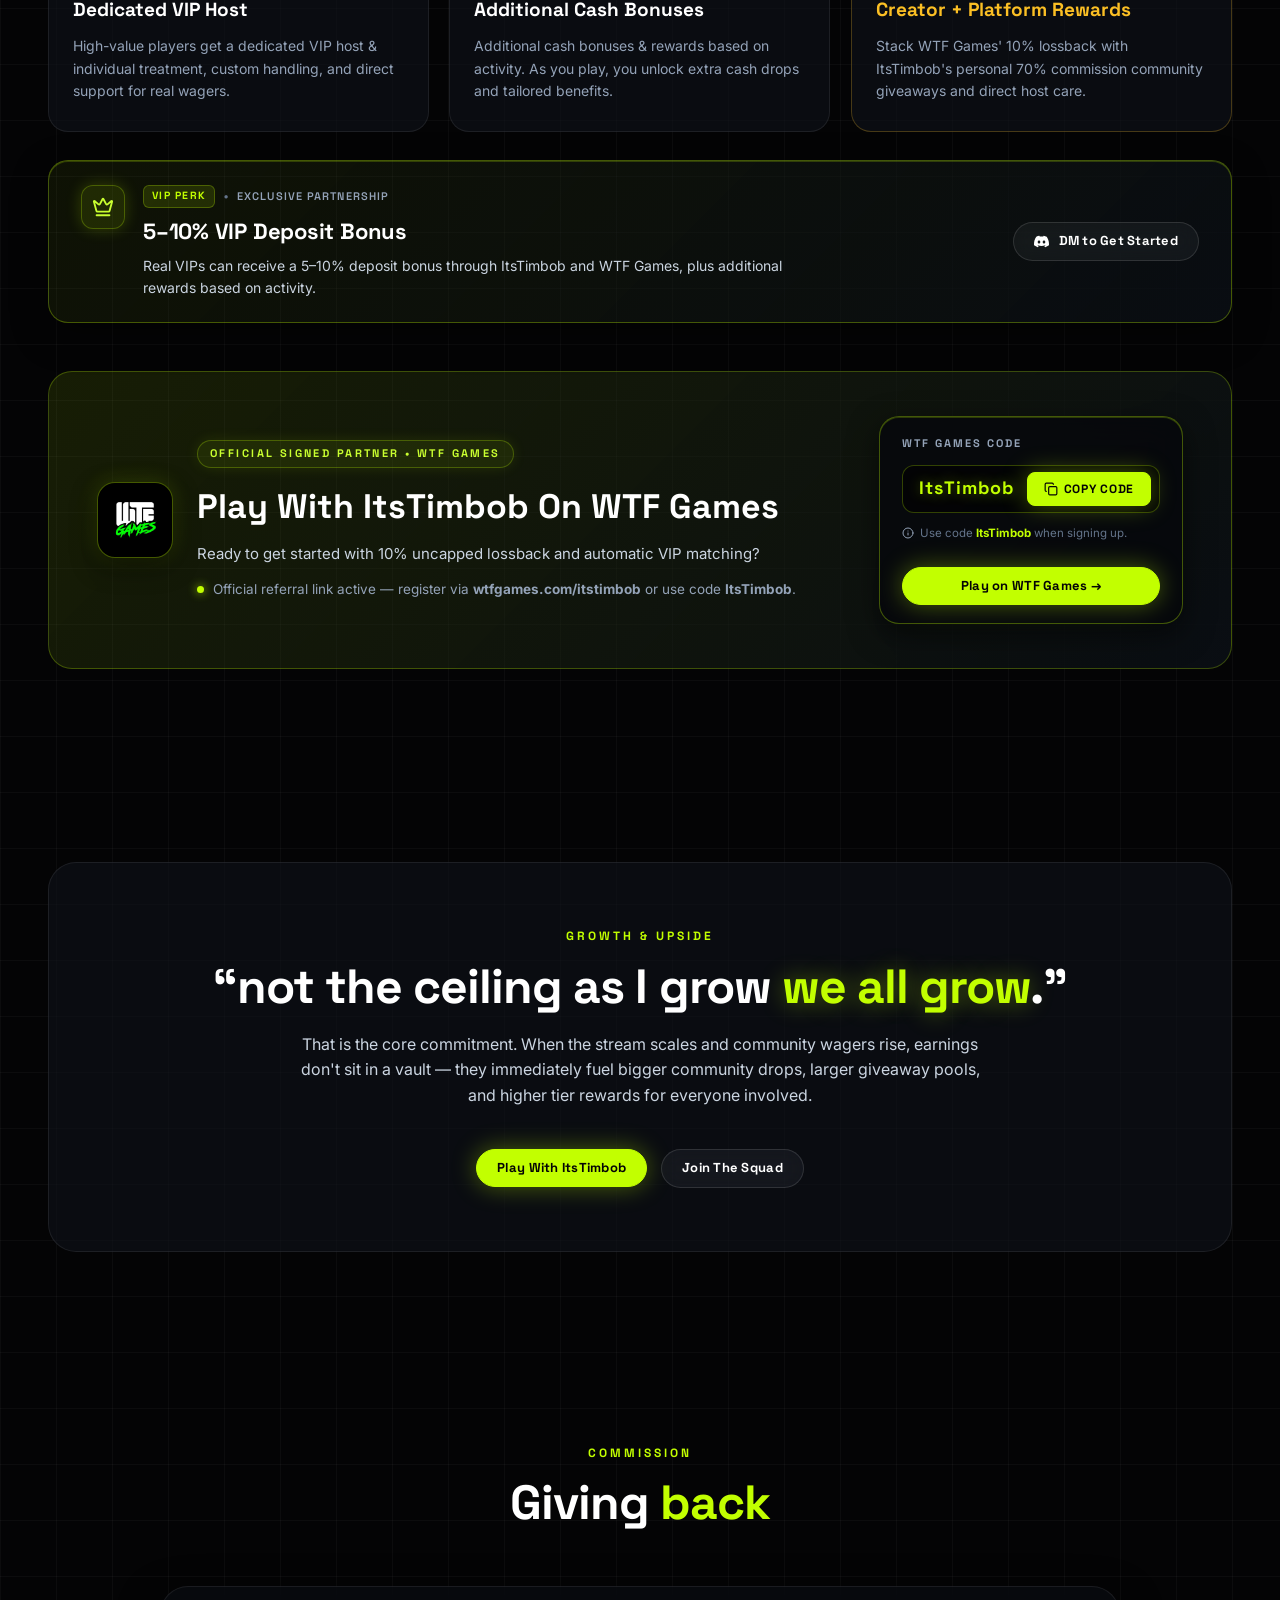
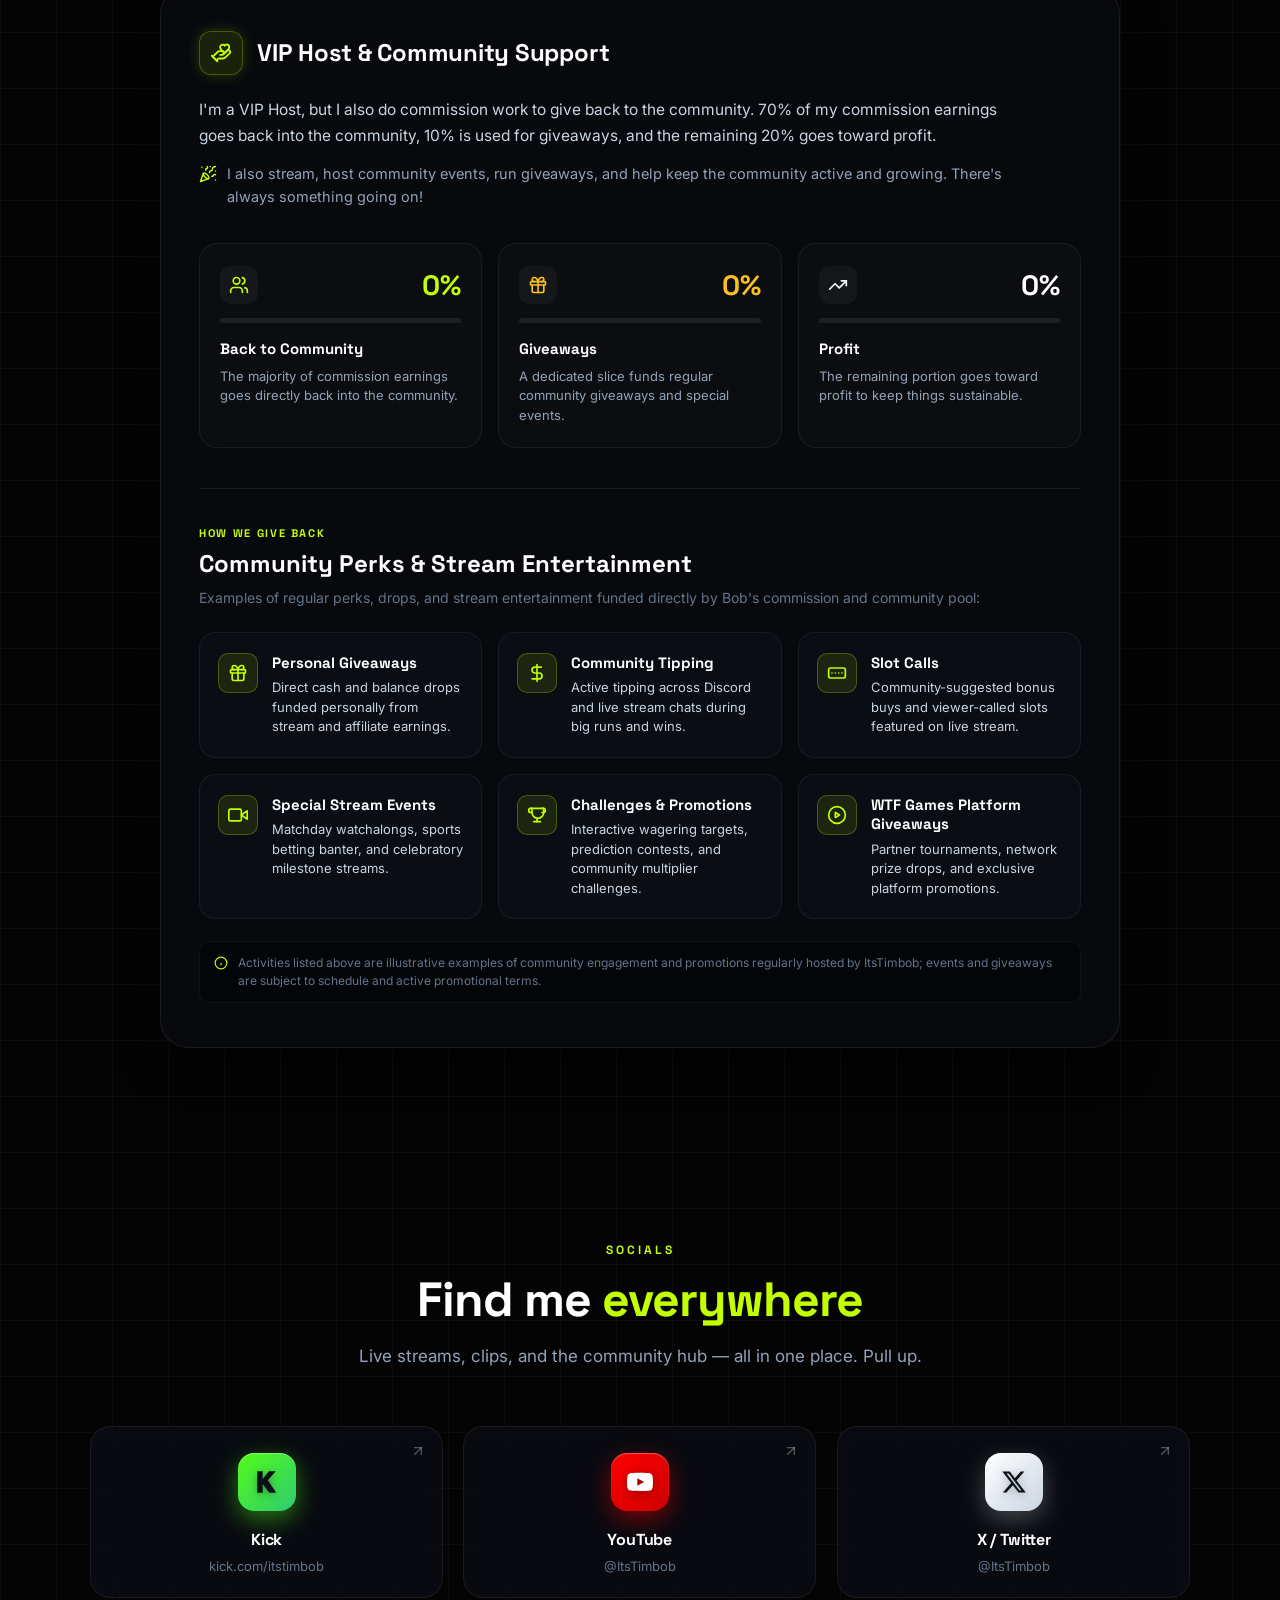
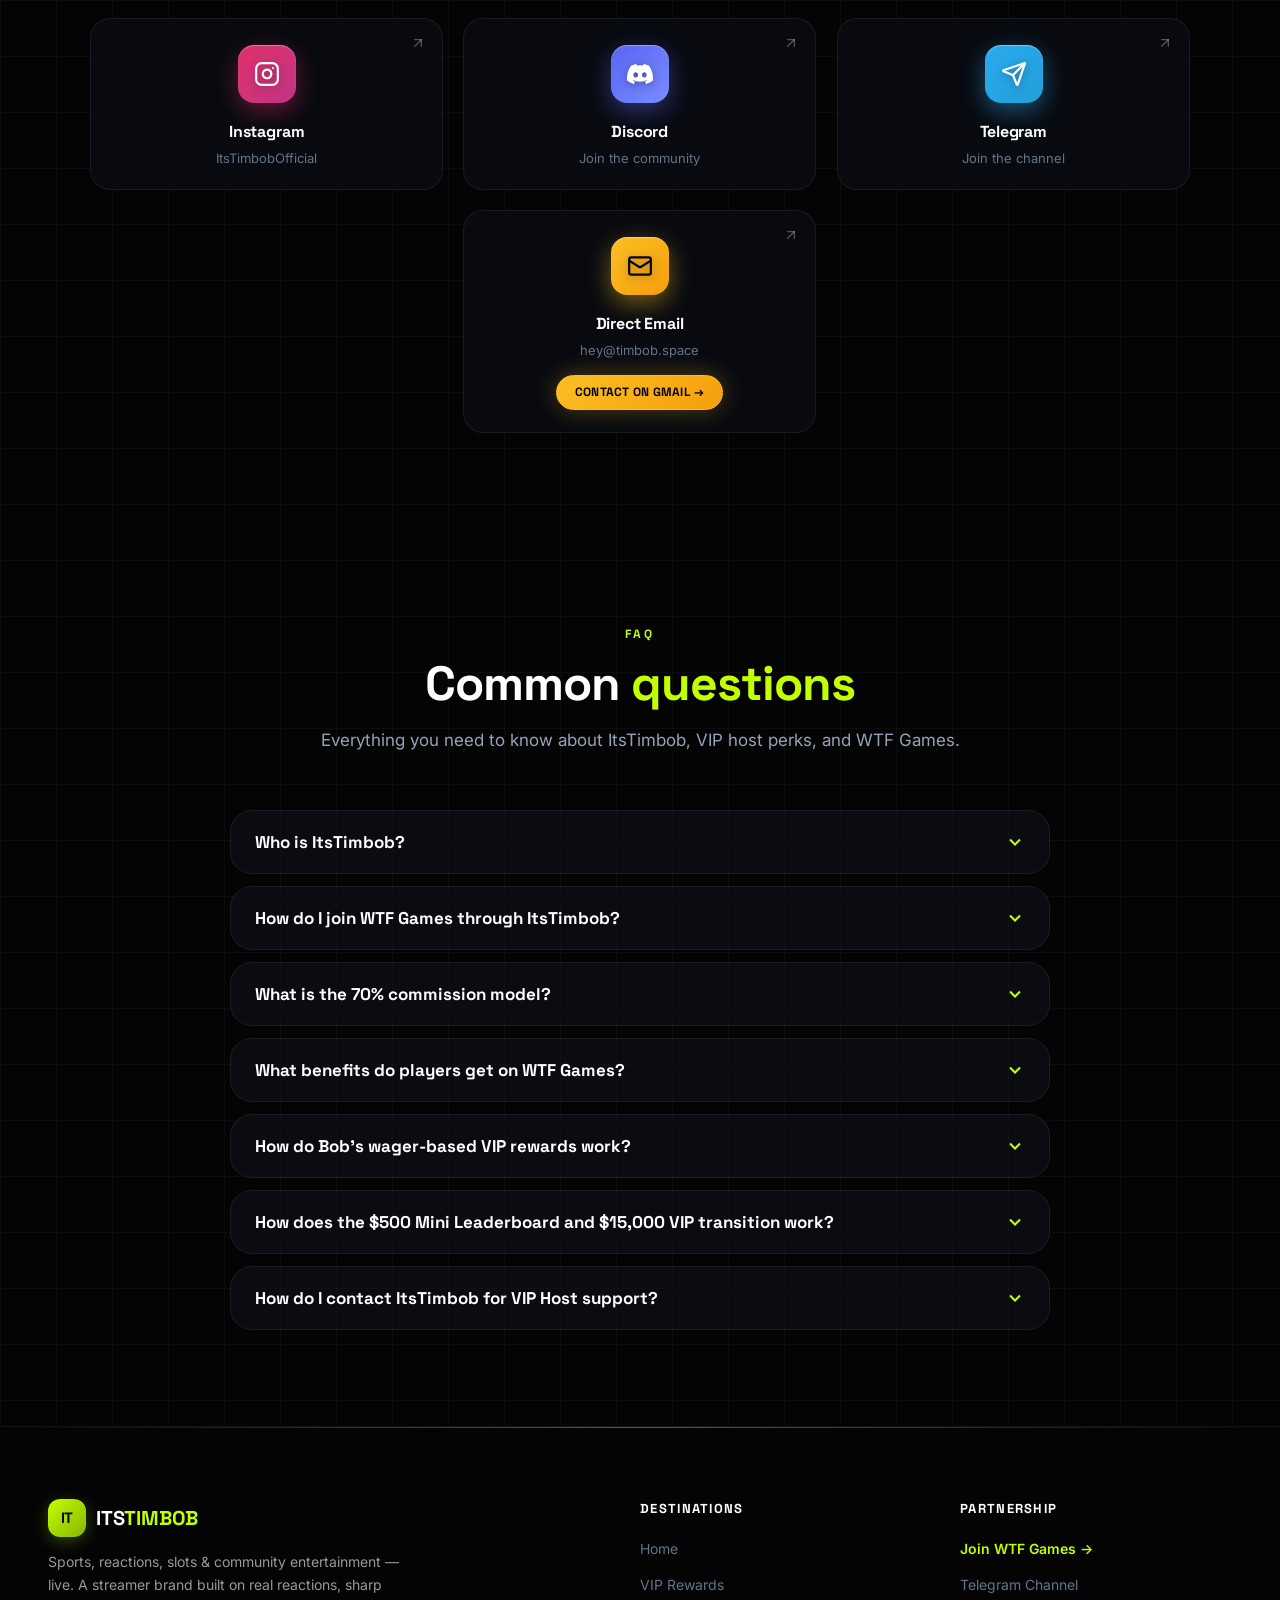
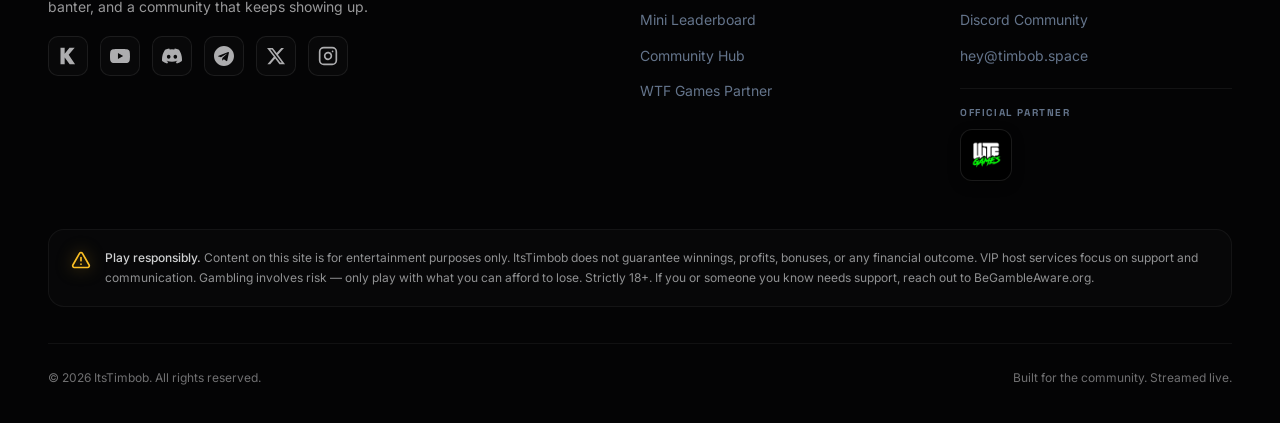
==== commit 33c585e5: "Add centralized WTF Games referral links across website" ====
--- a/index.html
+++ b/index.html
@@ -58,7 +58,7 @@
 
       <!-- Nav Actions -->
       <div class="nav-actions">
-        <a href="javascript:void(0)" data-config-link="wtf" class="btn btn-volt btn-sm">
+        <a href="https://wtfgames.com/itstimbob" data-config-link="wtf" target="_blank" rel="noopener noreferrer" class="btn btn-volt btn-sm">
           Join WTF Games
         </a>
         <button class="mobile-toggle" id="mobileToggle" aria-label="Toggle navigation menu" aria-expanded="false">
@@ -83,7 +83,7 @@
     </ul>
 
     <div class="mobile-drawer-footer">
-      <a href="javascript:void(0)" data-config-link="wtf" class="btn btn-volt btn-lg" style="width: 100%; margin-bottom: 16px;">
+      <a href="https://wtfgames.com/itstimbob" data-config-link="wtf" target="_blank" rel="noopener noreferrer" class="btn btn-volt btn-lg" style="width: 100%; margin-bottom: 16px;">
         Join WTF Games
       </a>
       <div style="display: flex; justify-content: center; gap: 16px;">
@@ -186,7 +186,7 @@
           <svg width="18" height="18" viewBox="0 0 24 24" fill="currentColor"><polygon points="12 2 15.09 8.26 22 9.27 17 14.14 18.18 21.02 12 17.77 5.82 21.02 7 14.14 2 9.27 8.91 8.26 12 2"></polygon></svg>
           Become a VIP
         </a>
-        <a href="javascript:void(0)" data-config-link="wtf" class="btn btn-ghost btn-lg">
+        <a href="https://wtfgames.com/itstimbob" data-config-link="wtf" target="_blank" rel="noopener noreferrer" class="btn btn-ghost btn-lg">
           <svg width="18" height="18" viewBox="0 0 24 24" fill="none" stroke="currentColor" stroke-width="2.5"><polygon points="13 2 3 14 12 14 11 22 21 10 12 10 13 2"></polygon></svg>
           Join WTF Games
         </a>
@@ -719,11 +719,11 @@
               </h4>
             </div>
             <div style="margin-top: 24px; display: flex; gap: 12px; flex-wrap: wrap;">
-              <a href="https://discord.gg/hKkG9NxuEg" data-config-link="discord" class="btn btn-gold btn-sm">
+              <a href="https://discord.gg/hKkG9NxuEg" data-config-link="discord" target="_blank" rel="noopener noreferrer" class="btn btn-gold btn-sm">
                 <svg width="15" height="15" viewBox="0 0 24 24" fill="currentColor"><path d="M20.317 4.37a19.791 19.791 0 0 0-4.885-1.515.074.074 0 0 0-.079.037c-.21.375-.444.864-.608 1.25a18.27 18.27 0 0 0-5.487 0 12.64 12.64 0 0 0-.617-1.25.077.077 0 0 0-.079-.037A19.736 19.736 0 0 0 3.677 4.37a.07.07 0 0 0-.032.027C.533 9.046-.32 13.58.099 18.057a.082.082 0 0 0 .031.057 19.9 19.9 0 0 0 5.993 3.03.078.078 0 0 0 .084-.028c.462-.63.874-1.295 1.226-1.994.021-.041.001-.09-.041-.106a13.107 13.107 0 0 1-1.872-.892.077.077 0 0 1-.008-.128 10.2 10.2 0 0 0 .372-.292.074.074 0 0 1 .077-.01c3.929 1.793 8.18 1.793 12.061 0a.074.074 0 0 1 .078.01c.12.098.246.198.373.292a.077.077 0 0 1-.006.127 12.299 12.299 0 0 1-1.873.894.077.077 0 0 0-.041.107c.36.698.772 1.362 1.225 1.993a.076.076 0 0 0 .084.028 19.839 19.839 0 0 0 6.002-3.03.077.077 0 0 0 .032-.054c.5-5.177-.838-9.674-3.549-13.66a.061.061 0 0 0-.031-.028zM8.02 15.33c-1.183 0-2.157-1.085-2.157-2.419 0-1.333.956-2.419 2.157-2.419 1.21 0 2.176 1.096 2.157 2.42 0 1.333-.956 2.418-2.157 2.418zm7.975 0c-1.183 0-2.157-1.085-2.157-2.419 0-1.333.955-2.419 2.157-2.419 1.21 0 2.176 1.096 2.157 2.42 0 1.333-.946 2.418-2.157 2.418z"/></svg>
                 DM to Get Started
               </a>
-              <a href="javascript:void(0)" data-config-link="wtf" class="btn btn-ghost btn-sm">
+              <a href="https://wtfgames.com/itstimbob" data-config-link="wtf" target="_blank" rel="noopener noreferrer" class="btn btn-ghost btn-sm">
                 Join Through ItsTimbob
               </a>
             </div>
@@ -970,7 +970,7 @@
           <a href="/vip" class="btn btn-gold btn-sm">
             Full VIP Rewards Details &rarr;
           </a>
-          <a href="/wtf" data-config-link="wtf" class="btn btn-volt btn-sm">
+          <a href="https://wtfgames.com/itstimbob" data-config-link="wtf" target="_blank" rel="noopener noreferrer" class="btn btn-volt btn-sm">
             Join WTF Games &amp; Earn
           </a>
           <a href="https://discord.gg/hKkG9NxuEg" data-config-link="discord" class="btn btn-ghost btn-sm">
@@ -1022,7 +1022,7 @@
             <a href="/leaderboard" class="btn btn-volt btn-lg">
               Explore Leaderboard &amp; Top 3 Podium &rarr;
             </a>
-            <a href="/wtf" data-config-link="wtf" class="btn btn-ghost btn-lg">
+            <a href="https://wtfgames.com/itstimbob" data-config-link="wtf" target="_blank" rel="noopener noreferrer" class="btn btn-ghost btn-lg">
               Join on WTF Games
             </a>
           </div>
@@ -1144,7 +1144,7 @@
             <p>Ready to get started with 10% uncapped lossback and automatic VIP matching?</p>
             <div class="partner-referral-status">
               <span class="partner-status-pulse"></span>
-              <span>Referral link coming soon &mdash; use code <strong class="volt">ItsTimbob</strong> for now.</span>
+              <span>Official referral link active &mdash; register via <strong class="volt">wtfgames.com/itstimbob</strong> or use code <strong class="volt">ItsTimbob</strong>.</span>
             </div>
           </div>
         </div>
@@ -1171,6 +1171,11 @@
               <line x1="12" y1="8" x2="12.01" y2="8"></line>
             </svg>
             <span>Use code <strong>ItsTimbob</strong> when signing up.</span>
+          </div>
+          <div style="margin-top: 14px; text-align: center;">
+            <a href="https://wtfgames.com/itstimbob" data-config-link="wtf" target="_blank" rel="noopener noreferrer" class="btn btn-volt btn-sm" style="width: 100%; justify-content: center;">
+              Play on WTF Games &rarr;
+            </a>
           </div>
         </div>
       </div>
@@ -1194,7 +1199,7 @@
         </p>
 
         <div style="display: inline-flex; gap: 14px; flex-wrap: wrap; justify-content: center;">
-          <a href="javascript:void(0)" data-config-link="wtf" class="btn btn-volt btn-sm">
+          <a href="https://wtfgames.com/itstimbob" data-config-link="wtf" target="_blank" rel="noopener noreferrer" class="btn btn-volt btn-sm">
             Play With ItsTimbob
           </a>
           <a href="#socials" class="btn btn-ghost btn-sm">
@@ -1715,9 +1720,9 @@
         <div>
           <h5 class="footer-title">Partnership</h5>
           <ul class="footer-list">
-            <li><a href="javascript:void(0)" data-config-link="wtf" class="footer-link" style="color: var(--brand-400); font-weight: 600;">Join WTF Games &rarr;</a></li>
+            <li><a href="https://wtfgames.com/itstimbob" data-config-link="wtf" target="_blank" rel="noopener noreferrer" class="footer-link" style="color: var(--brand-400); font-weight: 600;">Join WTF Games &rarr;</a></li>
             <li><a href="https://t.me/+GjSgJUK0AUYxNmZh" data-config-link="telegram" class="footer-link">Telegram Channel</a></li>
-            <li><a href="https://discord.gg/hKkG9NxuEg" data-config-link="discord" class="footer-link">Discord Community</a></li>
+            <li><a href="https://discord.gg/hKkG9NxuEg" data-config-link="discord" target="_blank" rel="noopener noreferrer" class="footer-link">Discord Community</a></li>
             <li><a href="mailto:hey@timbob.space" data-config-link="email" class="footer-link">hey@timbob.space</a></li>
           </ul>
           <!-- Subtle Official Partner Footer Lockup -->
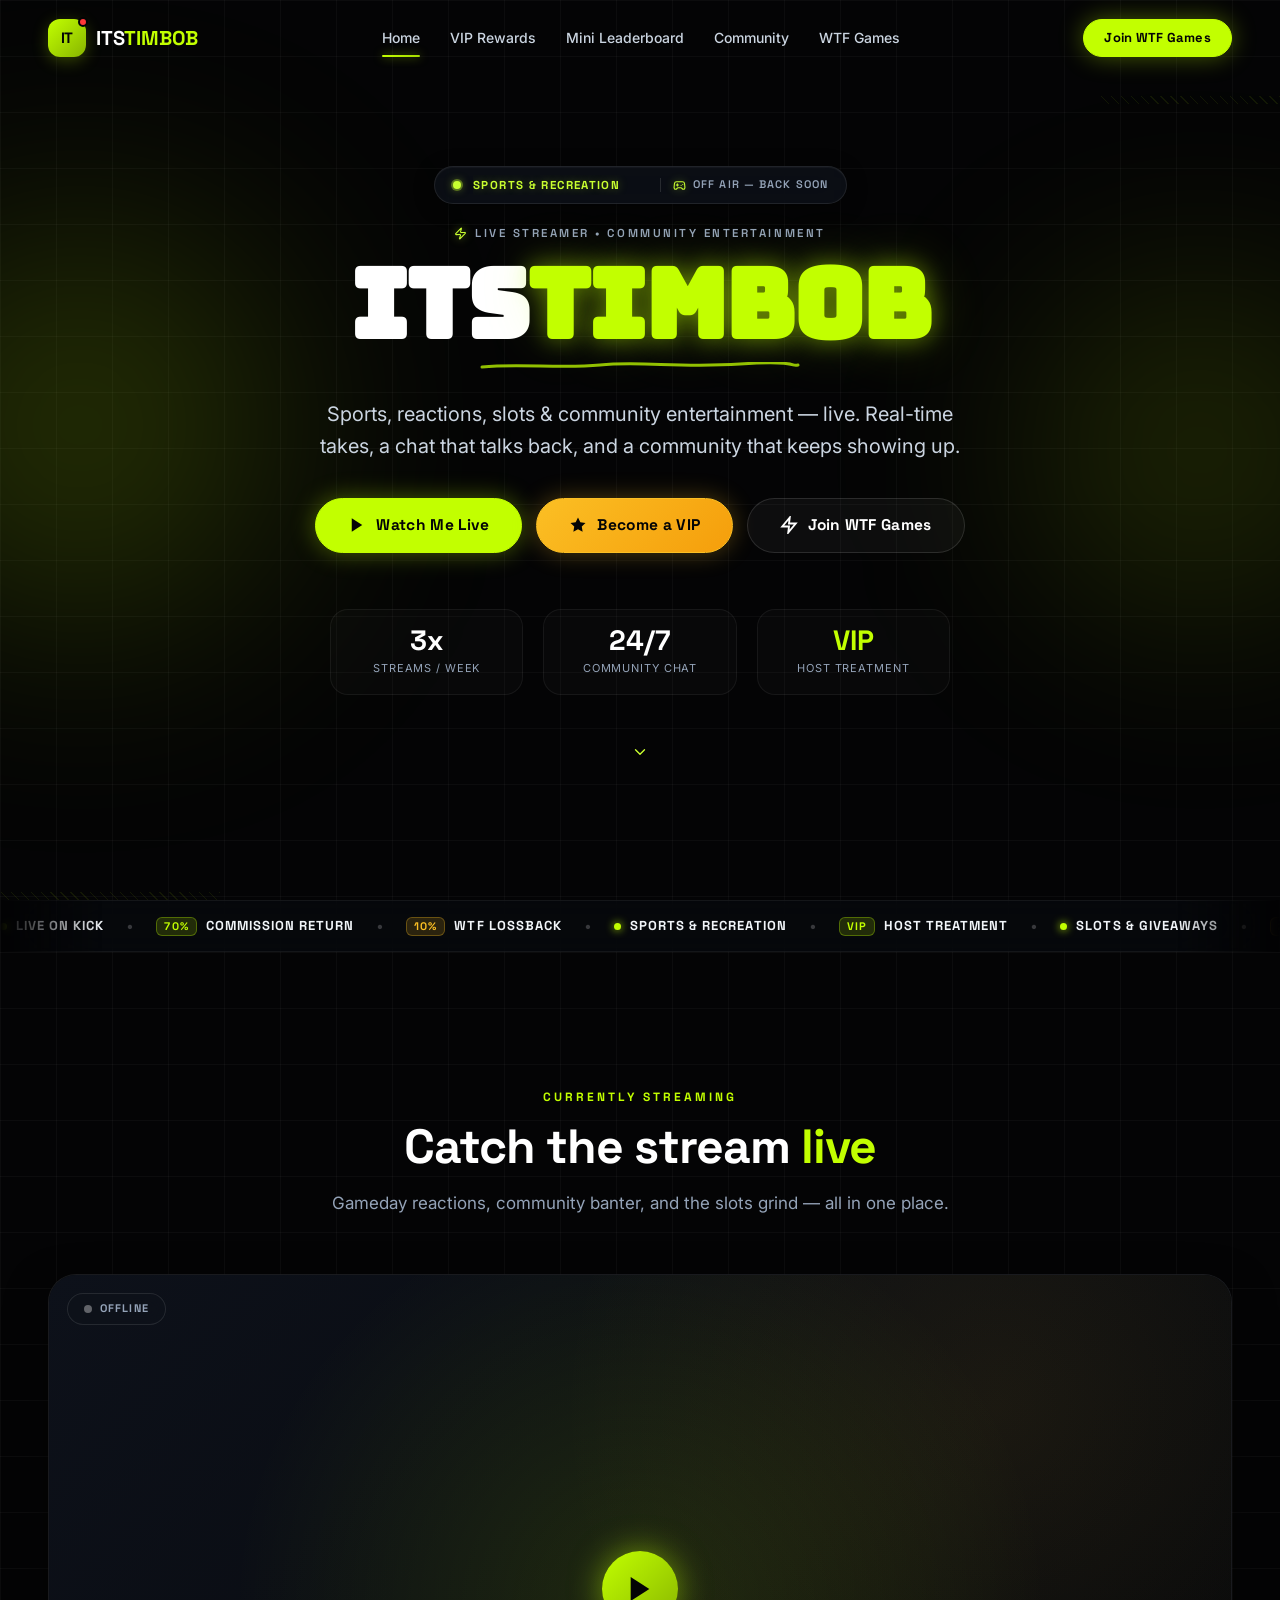
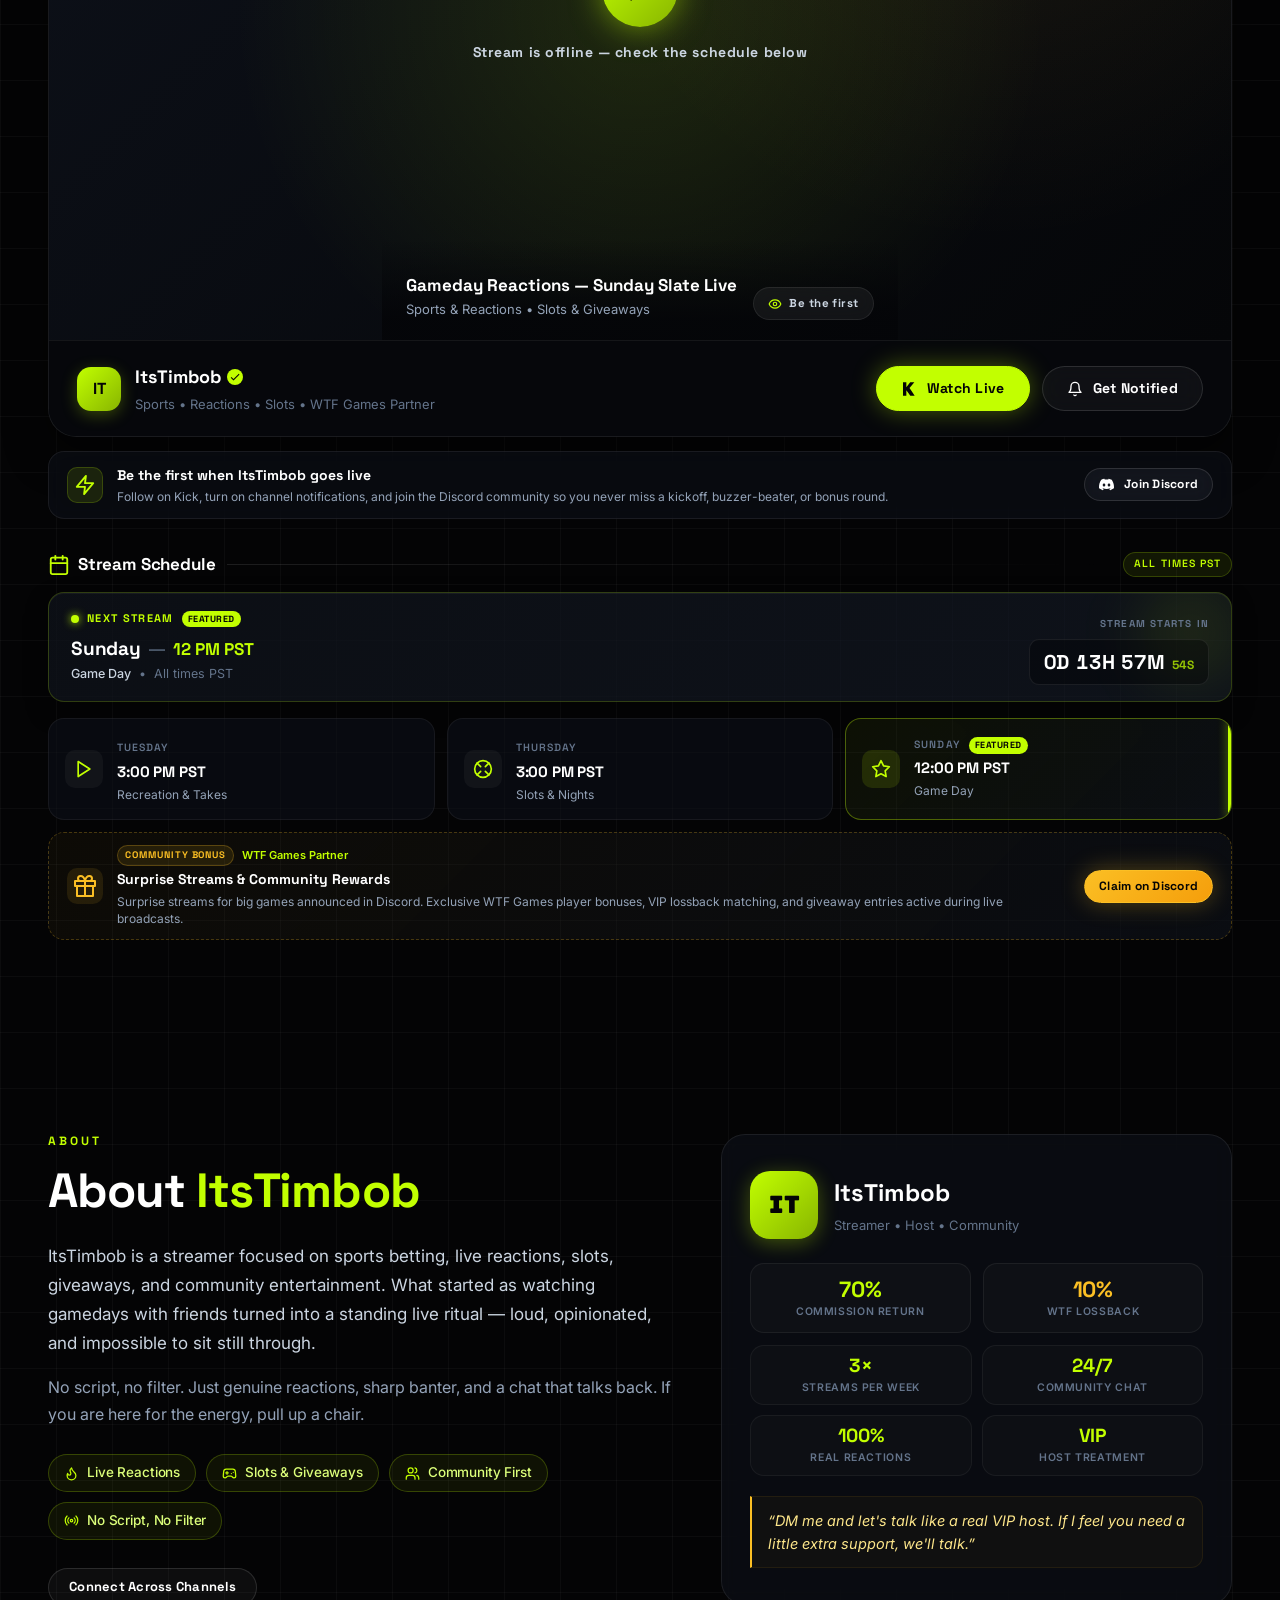
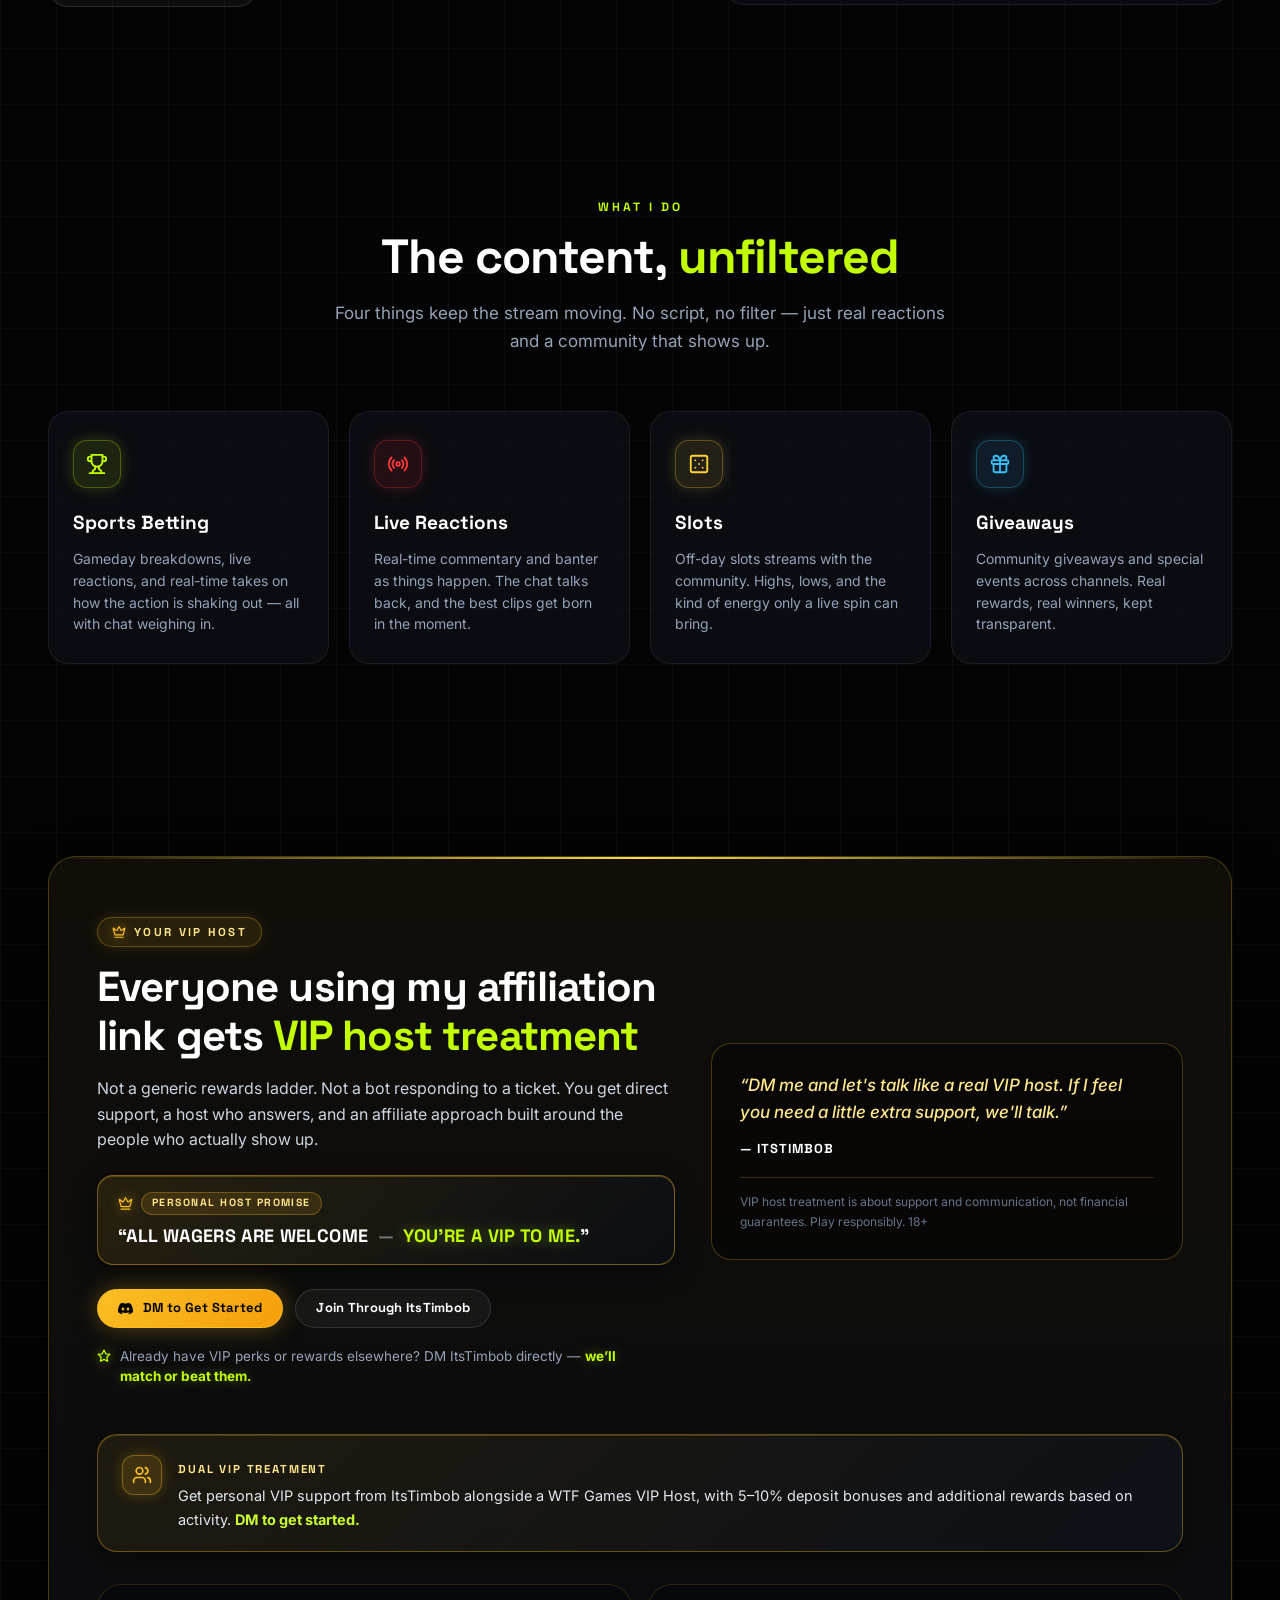
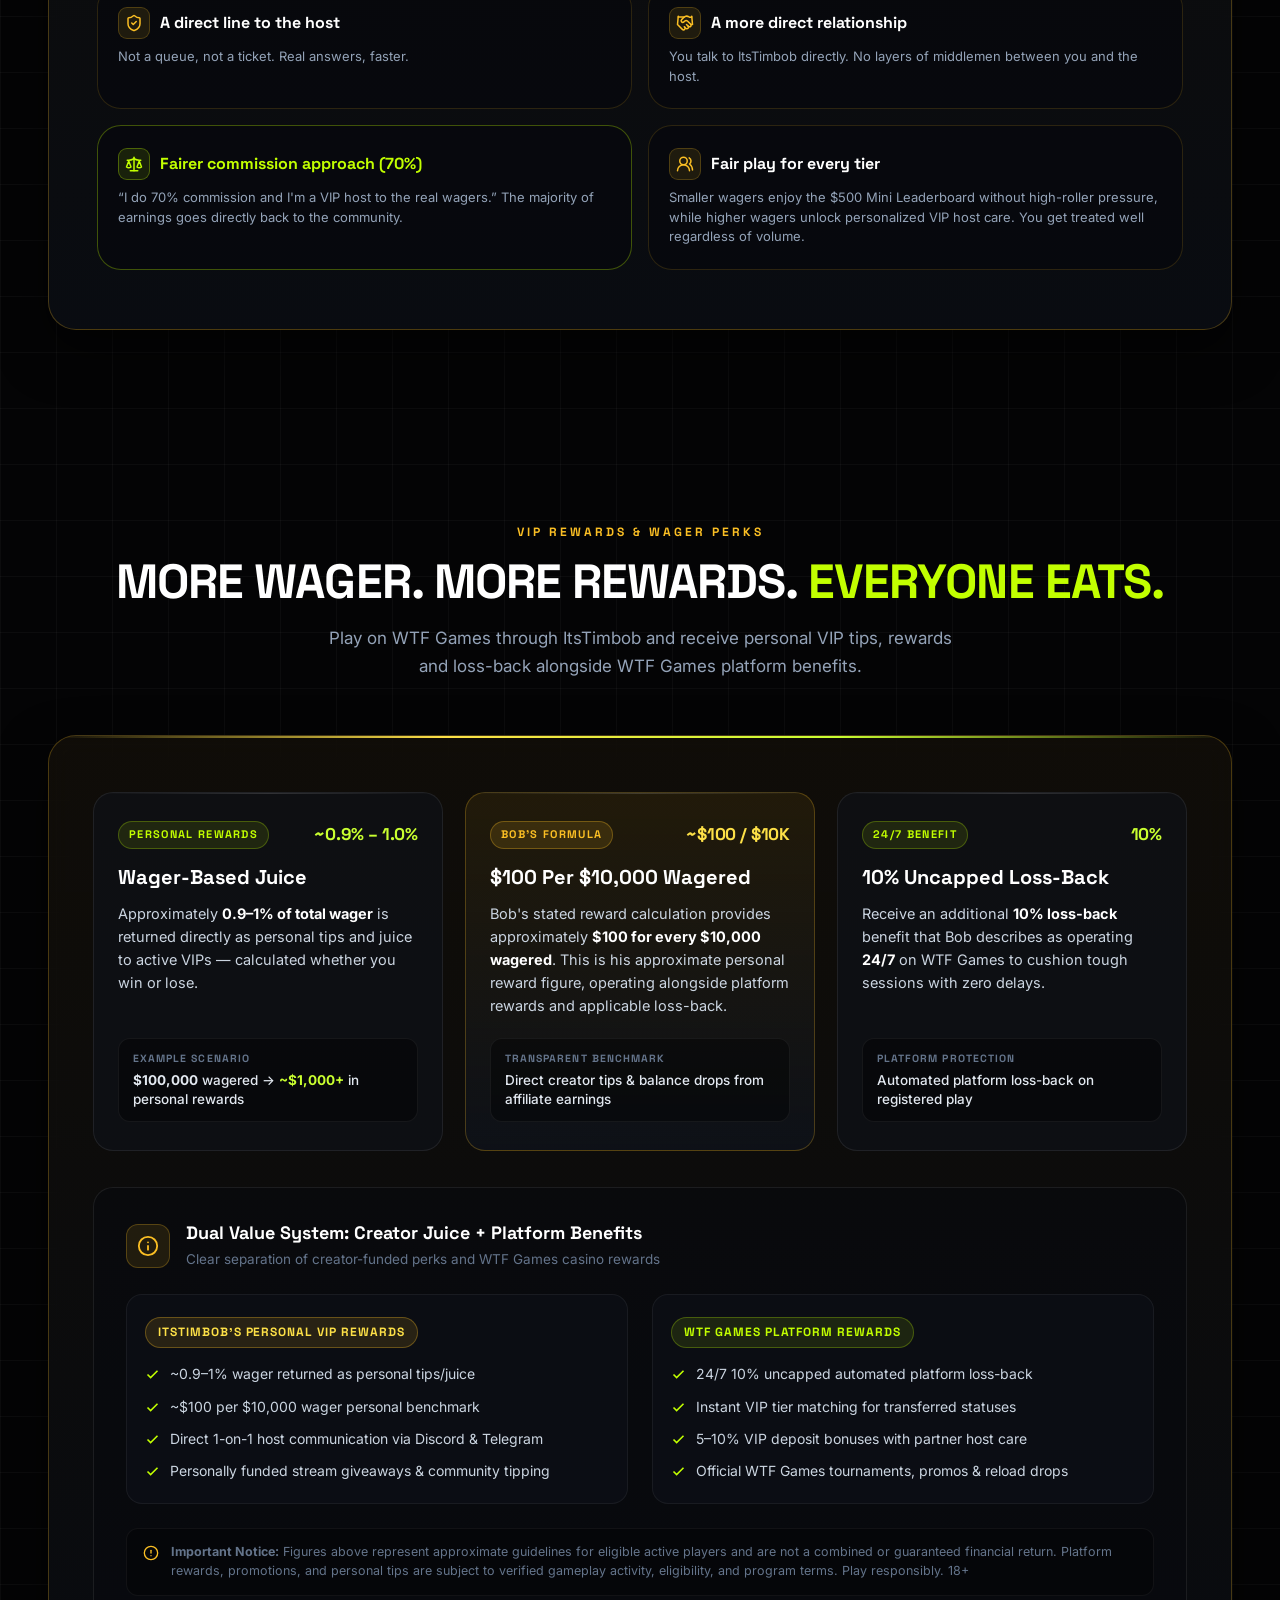
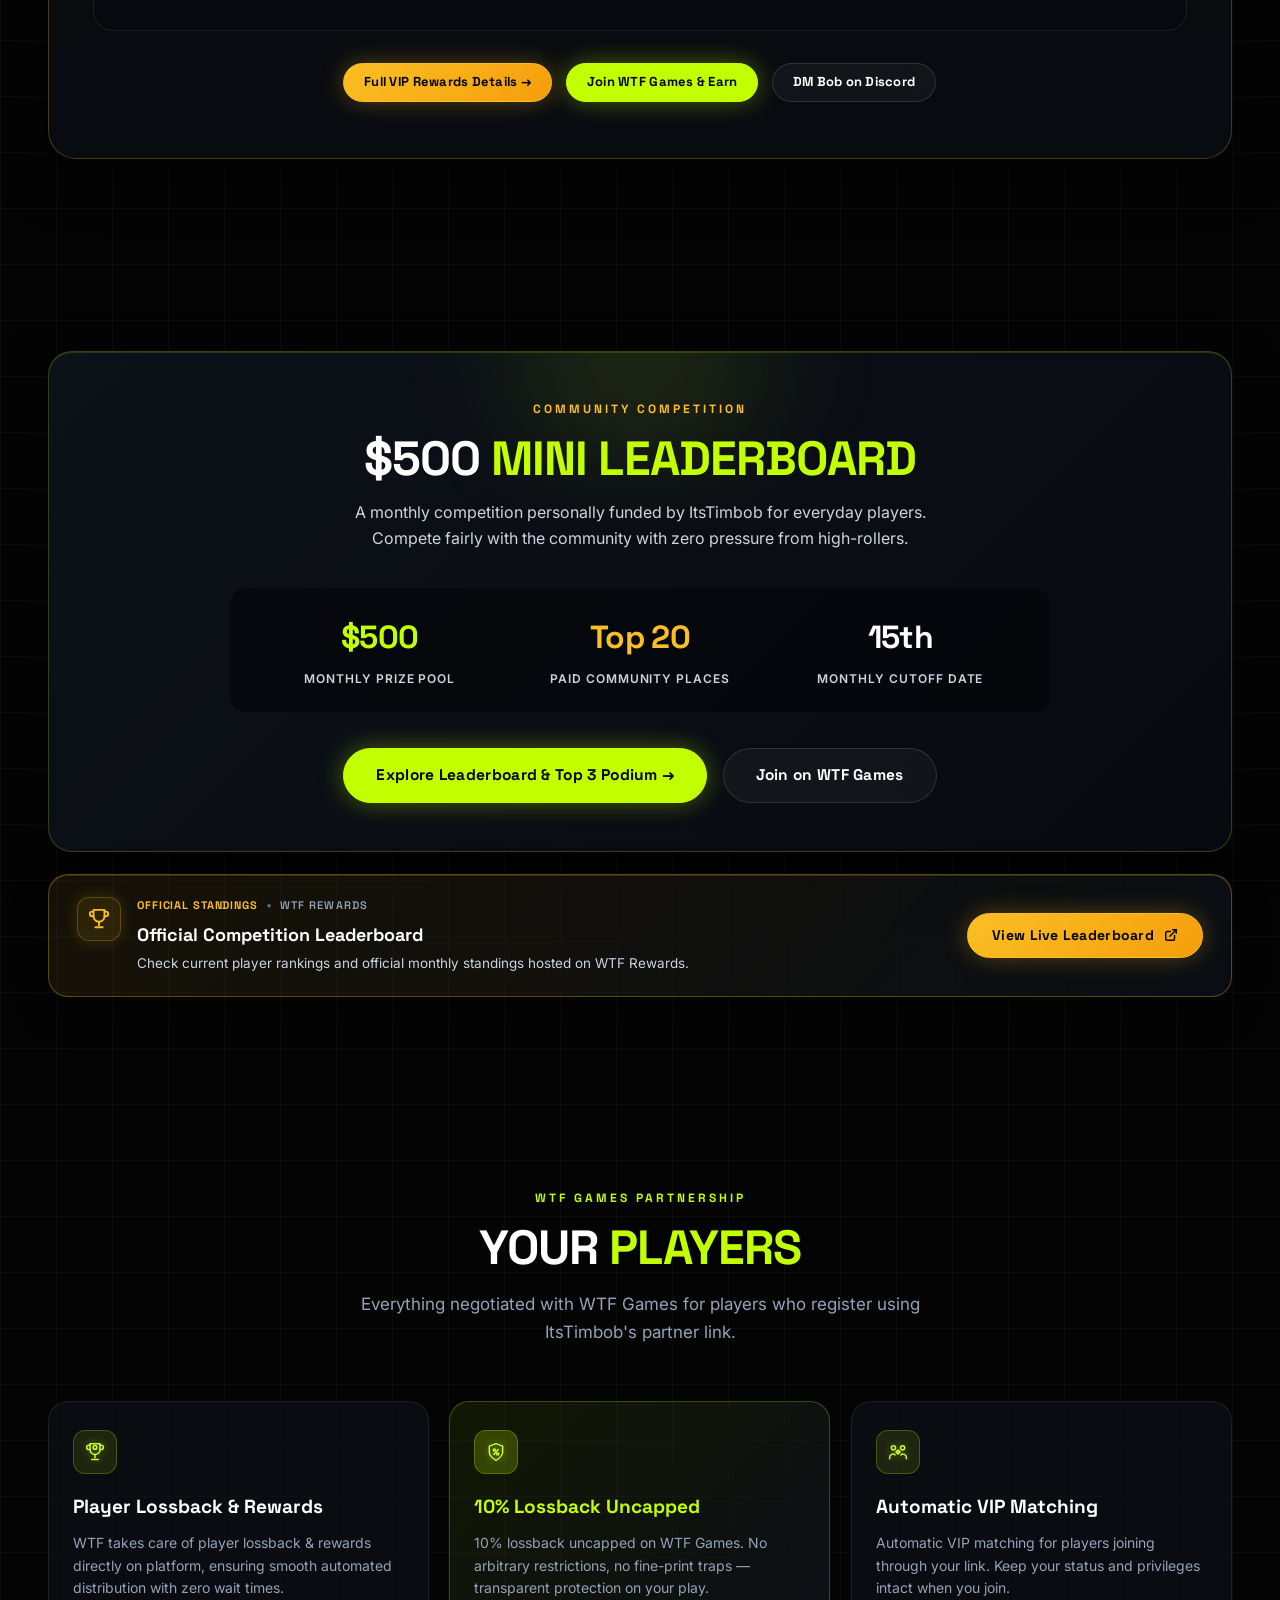
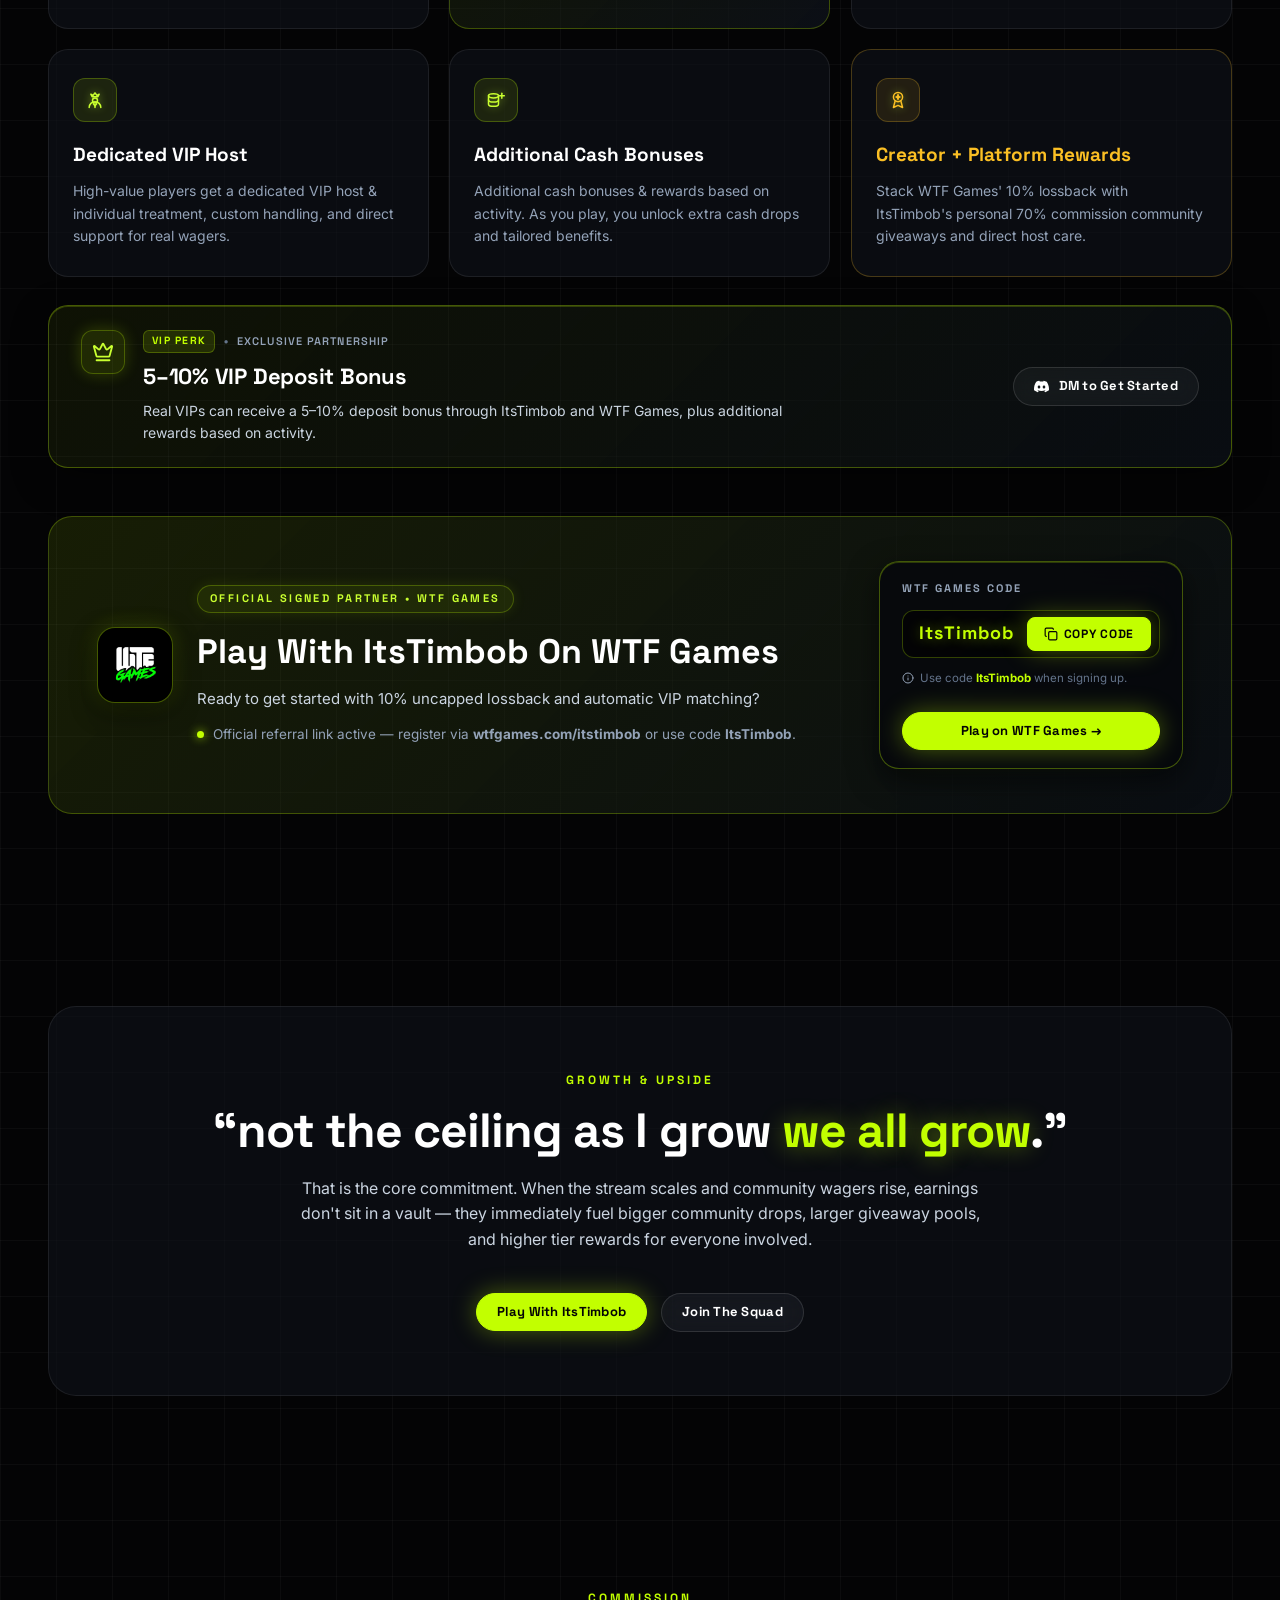
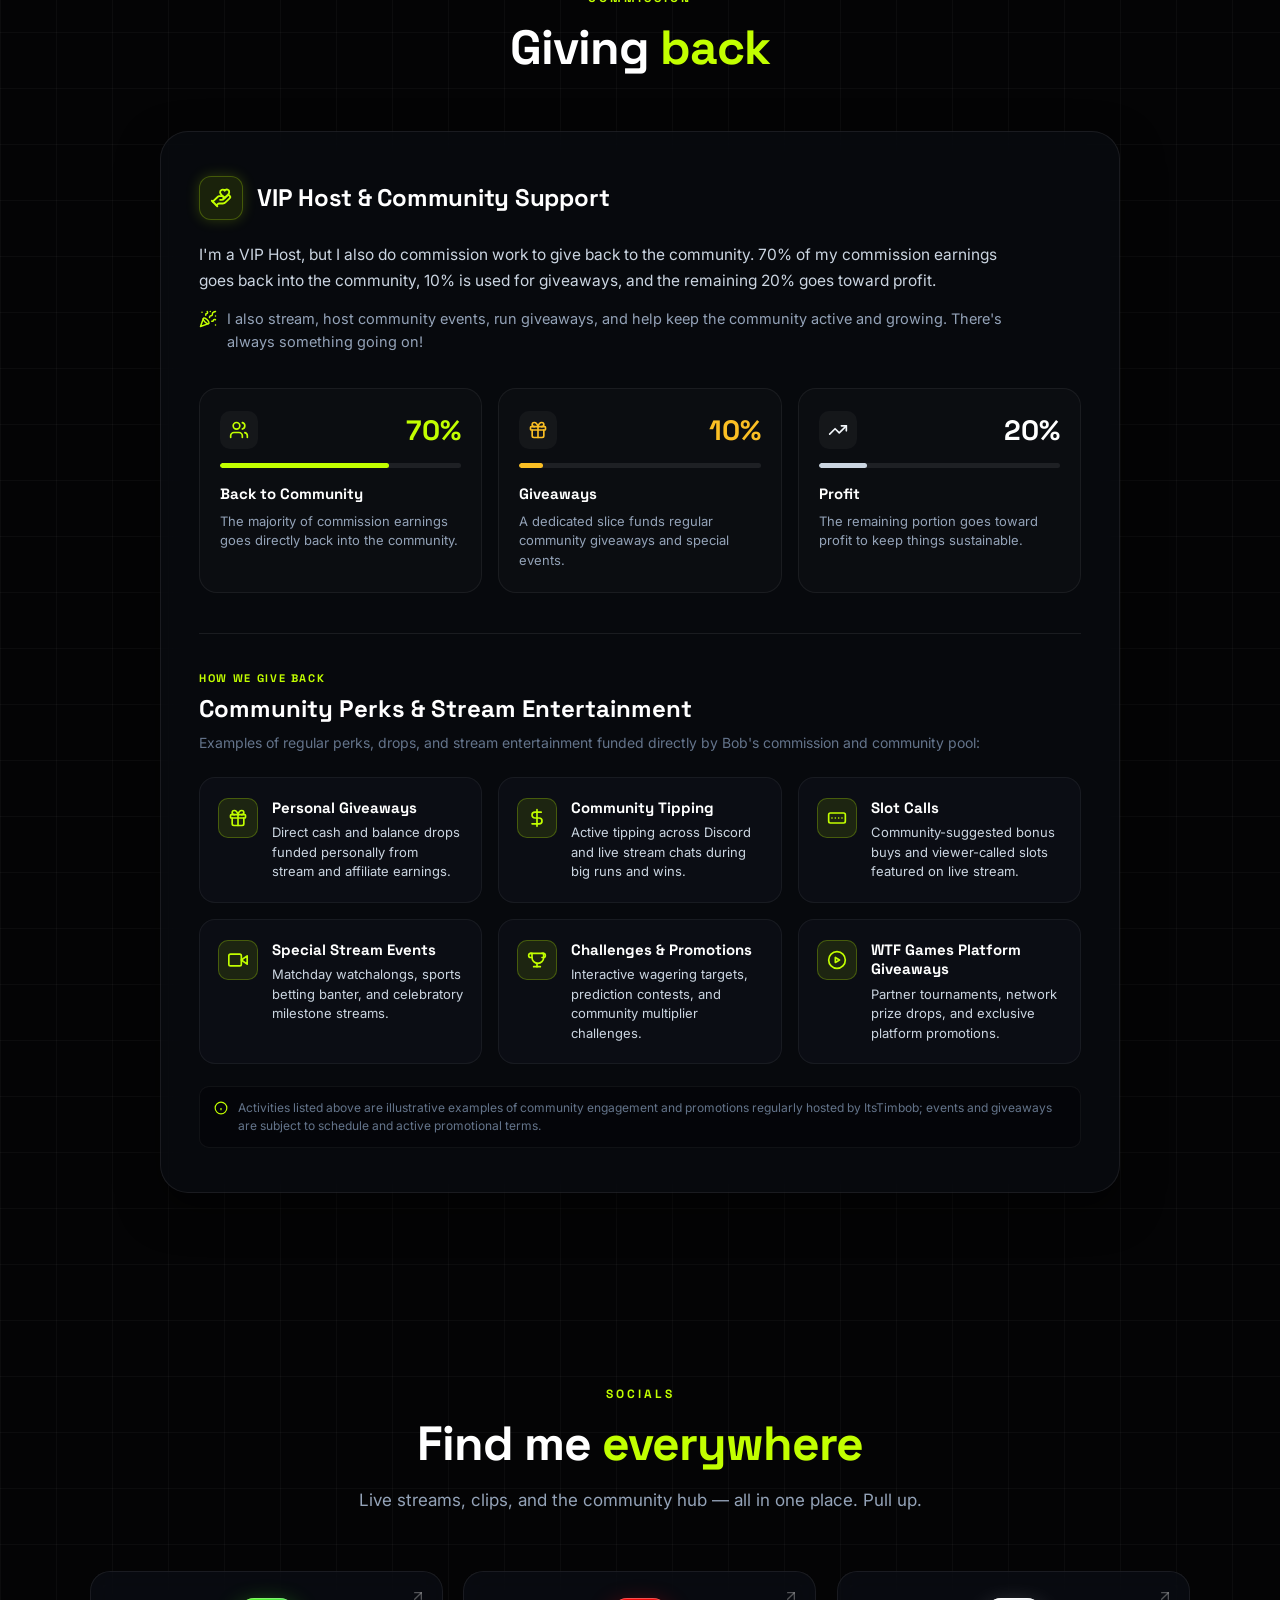
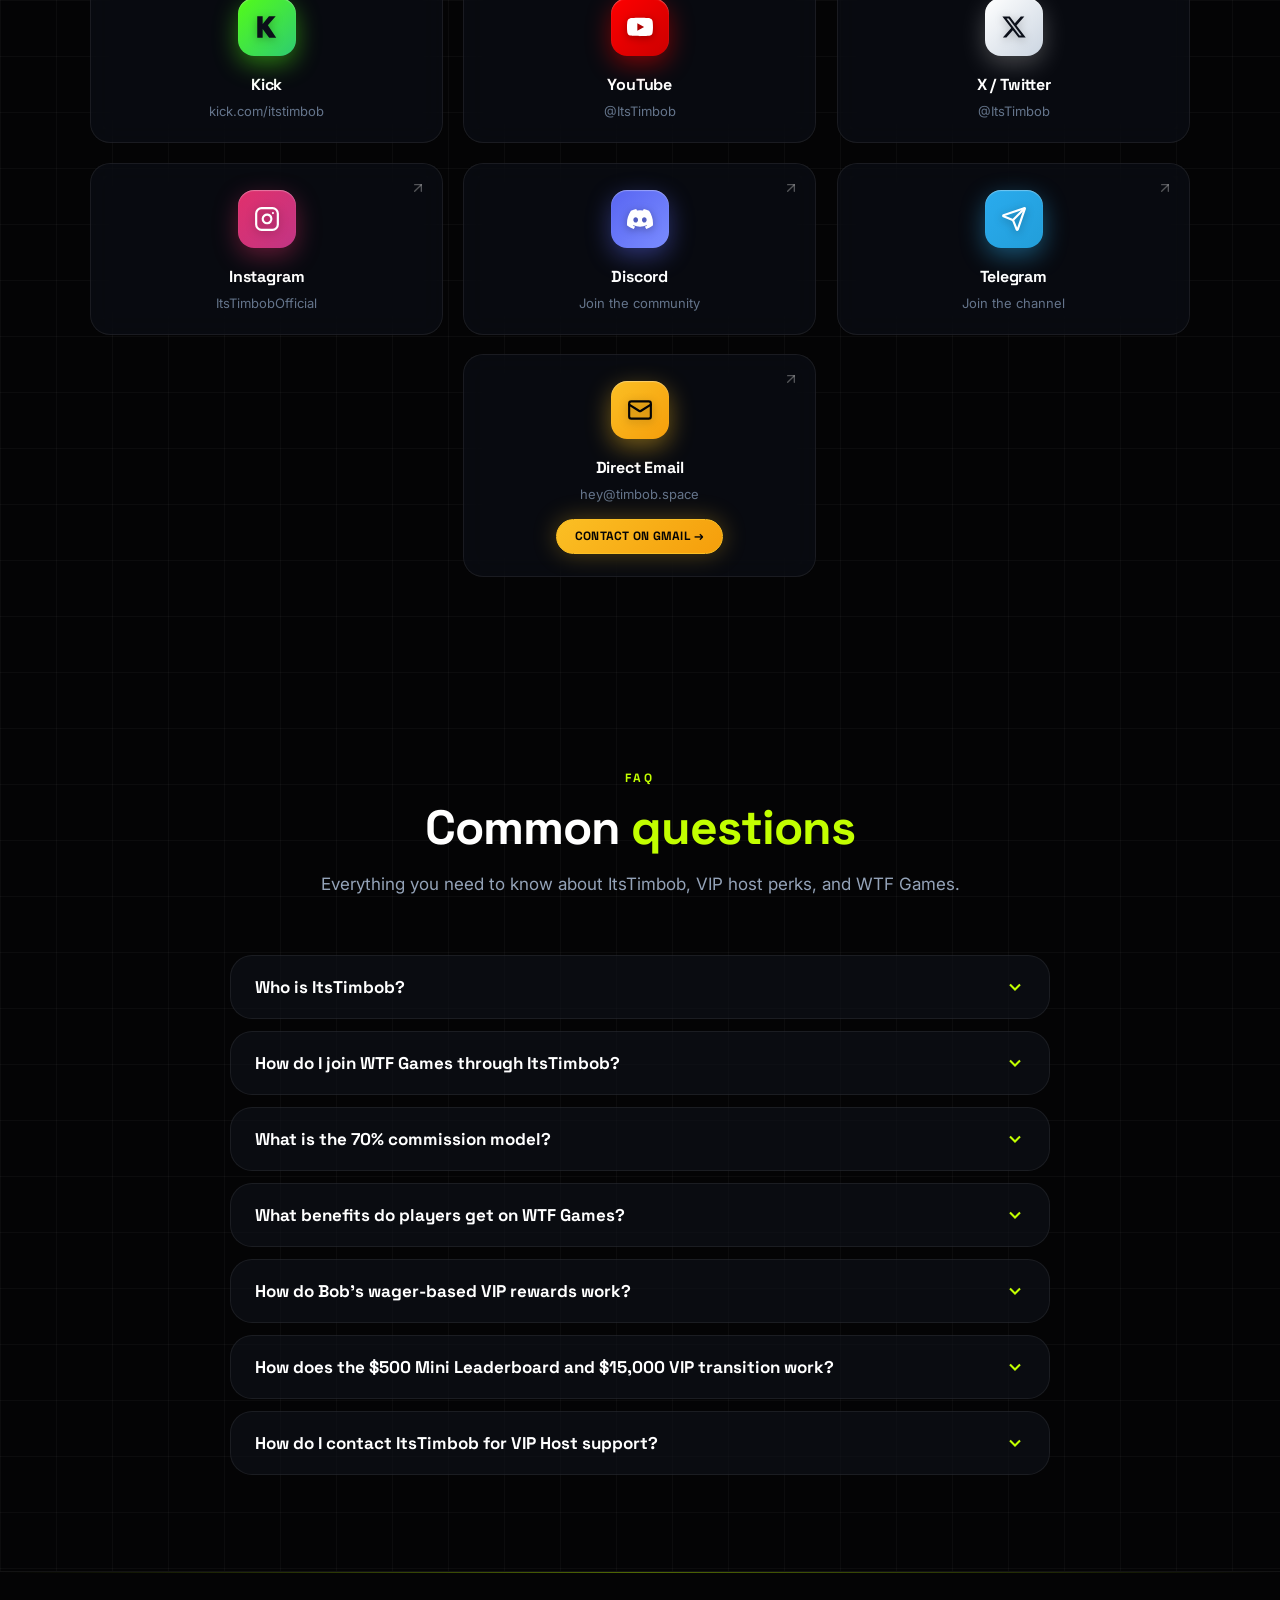
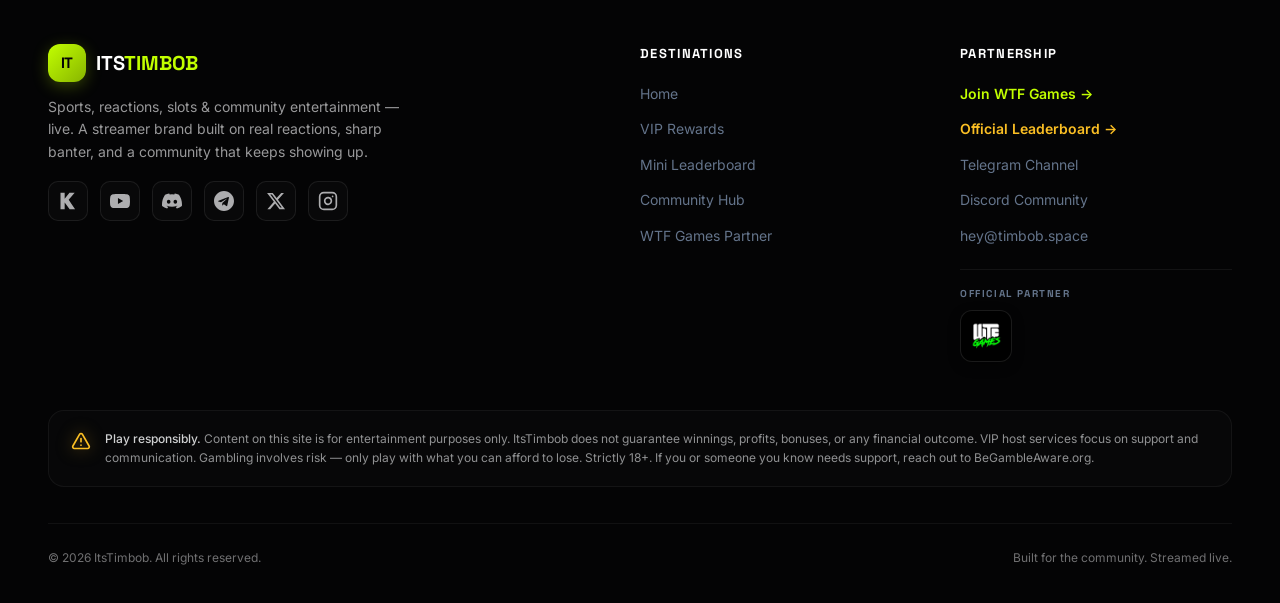
==== commit c6011095: "Add Bob's official WTF Rewards leaderboard links" ====
--- a/index.html
+++ b/index.html
@@ -1030,6 +1030,36 @@
         </div>
       </div>
 
+      <!-- Compact Official Leaderboard Standings Feature -->
+      <div class="official-lb-feature-card reveal delay-1">
+        <div class="official-lb-feature-left">
+          <div class="official-lb-feature-icon" aria-hidden="true">
+            <svg width="22" height="22" viewBox="0 0 24 24" fill="none" stroke="currentColor" stroke-width="2" stroke-linecap="round" stroke-linejoin="round">
+              <path d="M6 9H4.5a2.5 2.5 0 0 1 0-5H6"></path>
+              <path d="M18 9h1.5a2.5 2.5 0 0 0 0-5H18"></path>
+              <path d="M18 2H6v7a6 6 0 0 0 12 0V2Z"></path>
+              <path d="M12 15v4"></path>
+              <path d="M8 21h8"></path>
+            </svg>
+          </div>
+          <div>
+            <div class="vip-deposit-badge-row">
+              <span class="official-lb-tag">OFFICIAL STANDINGS</span>
+              <span class="vip-deposit-dot">&bull;</span>
+              <span class="vip-deposit-sub">WTF REWARDS</span>
+            </div>
+            <h3 class="official-lb-title">Official Competition Leaderboard</h3>
+            <p class="official-lb-desc">Check current player rankings and official monthly standings hosted on WTF Rewards.</p>
+          </div>
+        </div>
+        <div class="official-lb-feature-cta">
+          <a href="https://wtfrewards.com/lb/timbob" data-config-link="official-leaderboard" target="_blank" rel="noopener noreferrer" class="btn btn-gold btn-md">
+            View Live Leaderboard
+            <svg width="14" height="14" viewBox="0 0 24 24" fill="none" stroke="currentColor" stroke-width="2.5" stroke-linecap="round" stroke-linejoin="round" aria-hidden="true"><path d="M18 13v6a2 2 0 0 1-2 2H5a2 2 0 0 1-2-2V8a2 2 0 0 1 2-2h6"></path><polyline points="15 3 21 3 21 9"></polyline><line x1="10" y1="14" x2="21" y2="3"></line></svg>
+          </a>
+        </div>
+      </div>
+
     </div>
   </section>
 
@@ -1721,6 +1751,7 @@
           <h5 class="footer-title">Partnership</h5>
           <ul class="footer-list">
             <li><a href="https://wtfgames.com/itstimbob" data-config-link="wtf" target="_blank" rel="noopener noreferrer" class="footer-link" style="color: var(--brand-400); font-weight: 600;">Join WTF Games &rarr;</a></li>
+            <li><a href="https://wtfrewards.com/lb/timbob" data-config-link="official-leaderboard" target="_blank" rel="noopener noreferrer" class="footer-link" style="color: var(--gold-400); font-weight: 600;">Official Leaderboard &rarr;</a></li>
             <li><a href="https://t.me/+GjSgJUK0AUYxNmZh" data-config-link="telegram" class="footer-link">Telegram Channel</a></li>
             <li><a href="https://discord.gg/hKkG9NxuEg" data-config-link="discord" target="_blank" rel="noopener noreferrer" class="footer-link">Discord Community</a></li>
             <li><a href="mailto:hey@timbob.space" data-config-link="email" class="footer-link">hey@timbob.space</a></li>
--- a/css/styles.css
+++ b/css/styles.css
@@ -6523,3 +6523,109 @@
     width: 100%;
   }
 }
+
+/* ==========================================================================
+   OFFICIAL LEADERBOARD STANDINGS FEATURE BAR
+   ========================================================================== */
+.official-lb-feature-card {
+  margin-top: 22px;
+  background: linear-gradient(135deg, rgba(251, 191, 36, 0.08) 0%, rgba(10, 14, 20, 0.94) 100%);
+  border: 1px solid rgba(251, 191, 36, 0.32);
+  border-radius: 20px;
+  padding: 22px 26px;
+  display: flex;
+  flex-direction: column;
+  gap: 18px;
+  align-items: flex-start;
+  justify-content: space-between;
+  text-align: left;
+  box-shadow: 0 12px 36px rgba(0, 0, 0, 0.45), inset 0 1px 0 rgba(251, 191, 36, 0.16);
+  transition: transform 0.25s ease, border-color 0.25s ease, box-shadow 0.25s ease;
+}
+
+.official-lb-feature-card:hover {
+  border-color: rgba(251, 191, 36, 0.55);
+  box-shadow: 0 16px 40px rgba(0, 0, 0, 0.55), 0 0 24px rgba(251, 191, 36, 0.12);
+  transform: translateY(-2px);
+}
+
+.official-lb-feature-left {
+  display: flex;
+  align-items: flex-start;
+  gap: 16px;
+}
+
+.official-lb-feature-icon {
+  width: 44px;
+  height: 44px;
+  border-radius: 12px;
+  background: var(--gold-dim);
+  border: 1px solid var(--gold-border);
+  color: var(--gold-400);
+  display: flex;
+  align-items: center;
+  justify-content: center;
+  flex-shrink: 0;
+  box-shadow: 0 0 16px rgba(251, 191, 36, 0.18);
+}
+
+.official-lb-tag {
+  font-family: var(--font-display);
+  font-size: 11px;
+  font-weight: 700;
+  letter-spacing: 0.08em;
+  text-transform: uppercase;
+  color: var(--gold-400);
+}
+
+.official-lb-title {
+  font-family: var(--font-display);
+  font-size: 18px;
+  font-weight: 800;
+  color: #ffffff;
+  margin-bottom: 4px;
+}
+
+.official-lb-desc {
+  font-size: 13.5px;
+  color: var(--text-secondary);
+  line-height: 1.5;
+  margin: 0;
+}
+
+.official-lb-feature-cta {
+  width: 100%;
+  flex-shrink: 0;
+}
+
+.official-lb-feature-cta .btn {
+  width: 100%;
+  justify-content: center;
+  white-space: nowrap;
+}
+
+.leaderboard-summary-actions {
+  display: flex;
+  flex-direction: column;
+  gap: 10px;
+  width: 100%;
+}
+
+@media (min-width: 768px) {
+  .official-lb-feature-card {
+    flex-direction: row;
+    align-items: center;
+    padding: 22px 28px;
+  }
+  .official-lb-feature-cta {
+    width: auto;
+  }
+  .official-lb-feature-cta .btn {
+    width: auto;
+  }
+  .leaderboard-summary-actions {
+    flex-direction: row;
+    width: auto;
+    align-items: center;
+  }
+}
